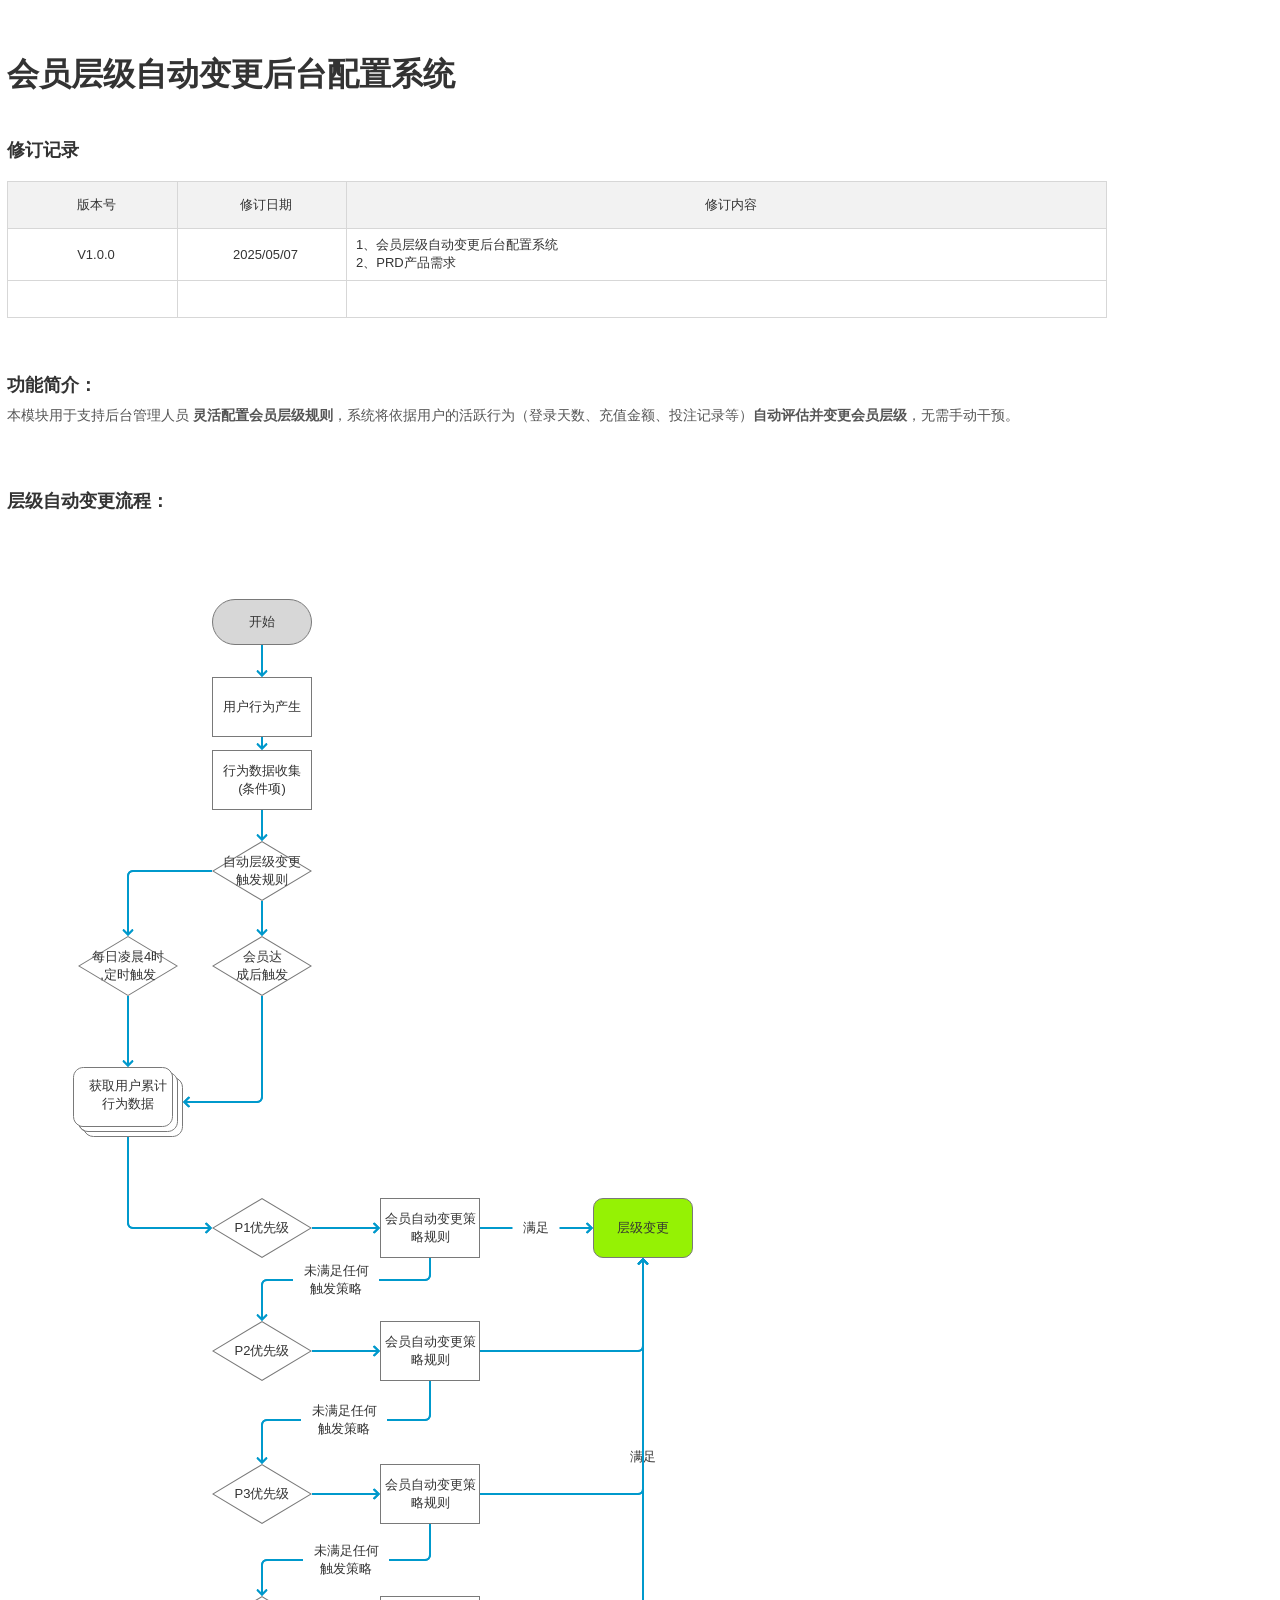
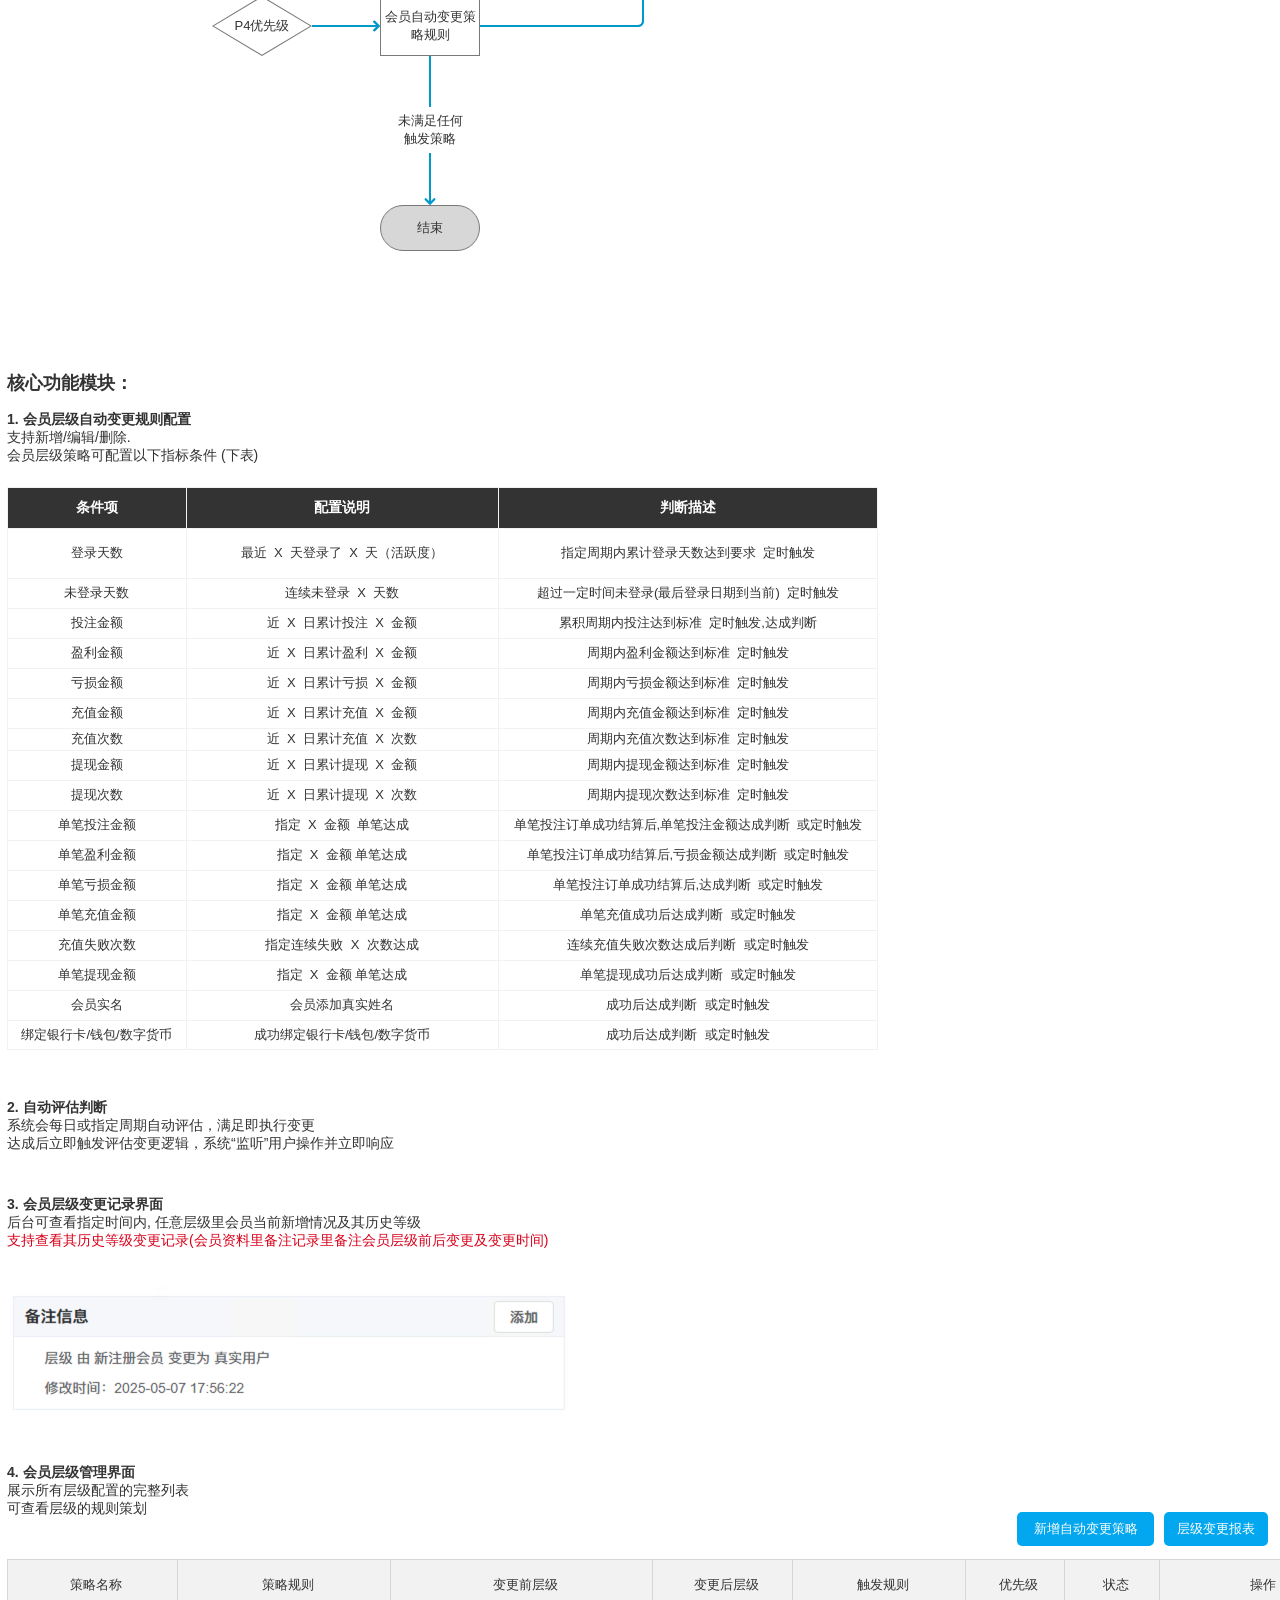
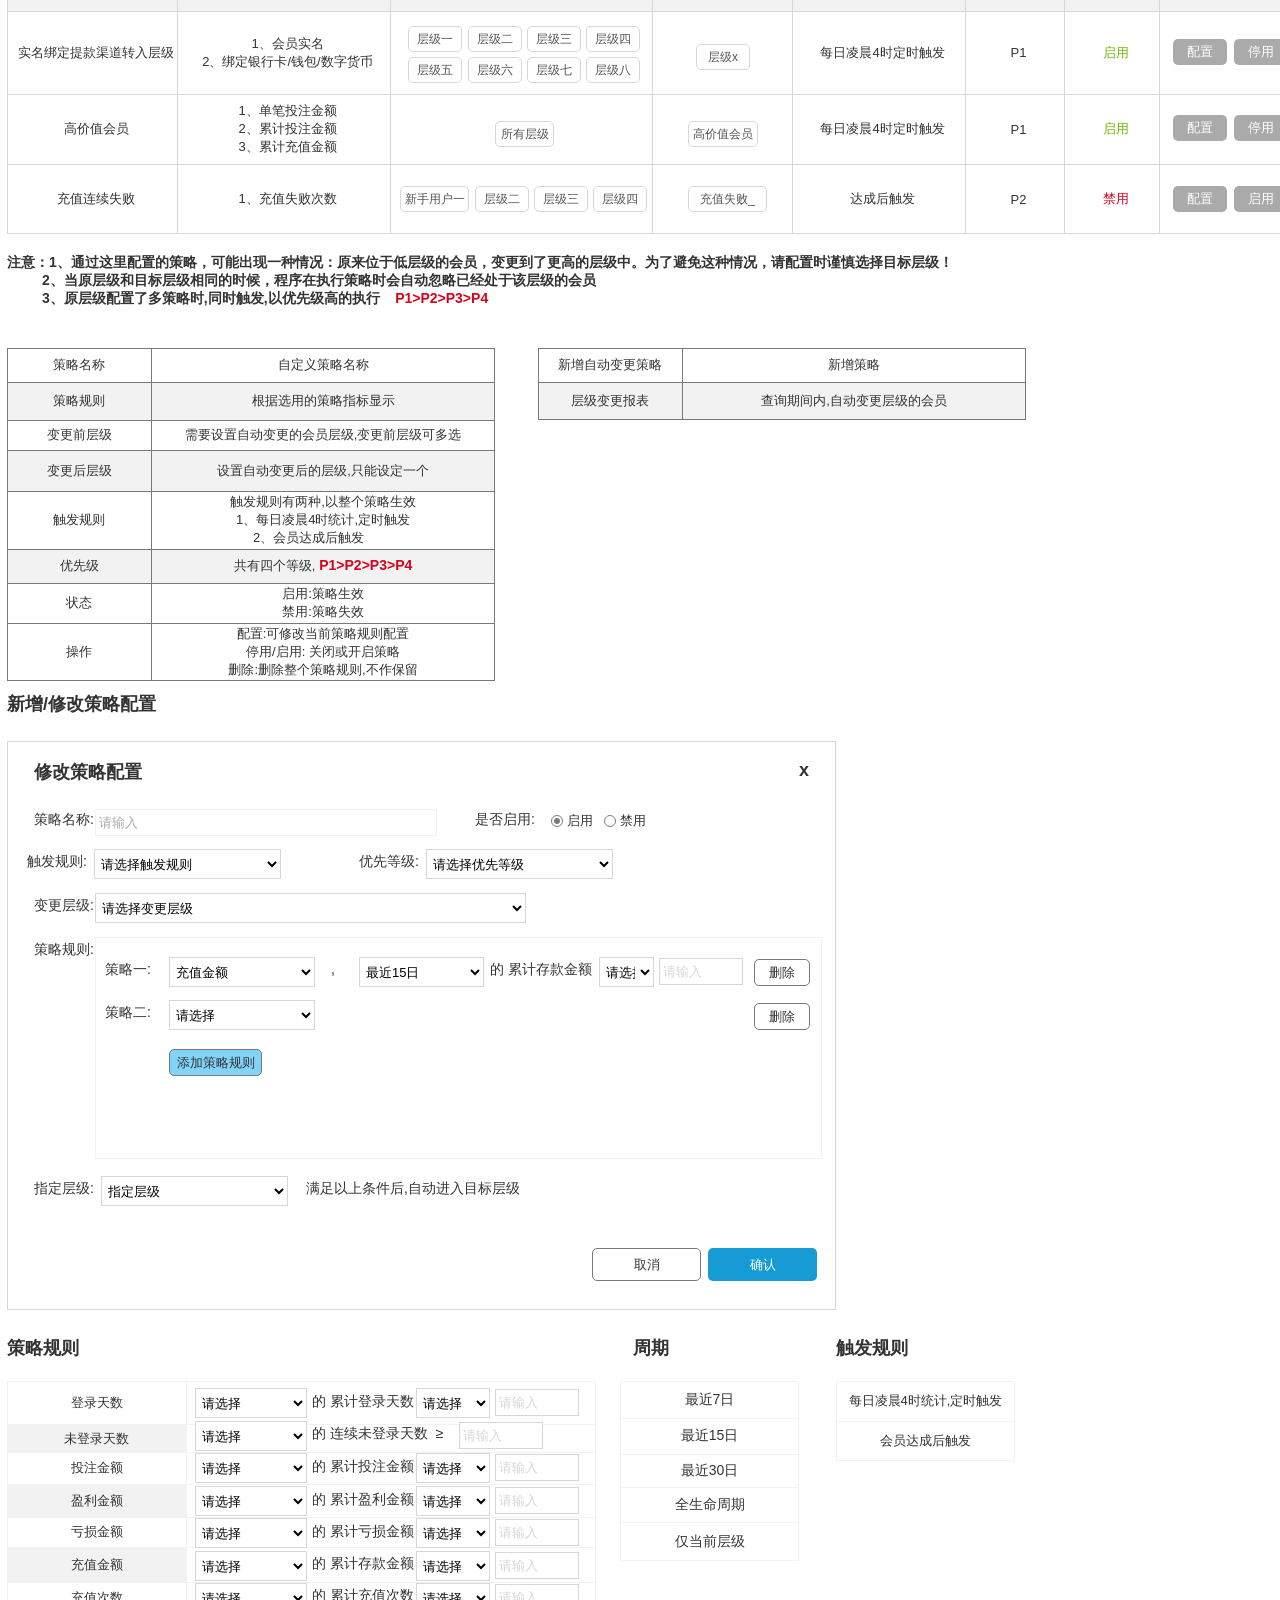
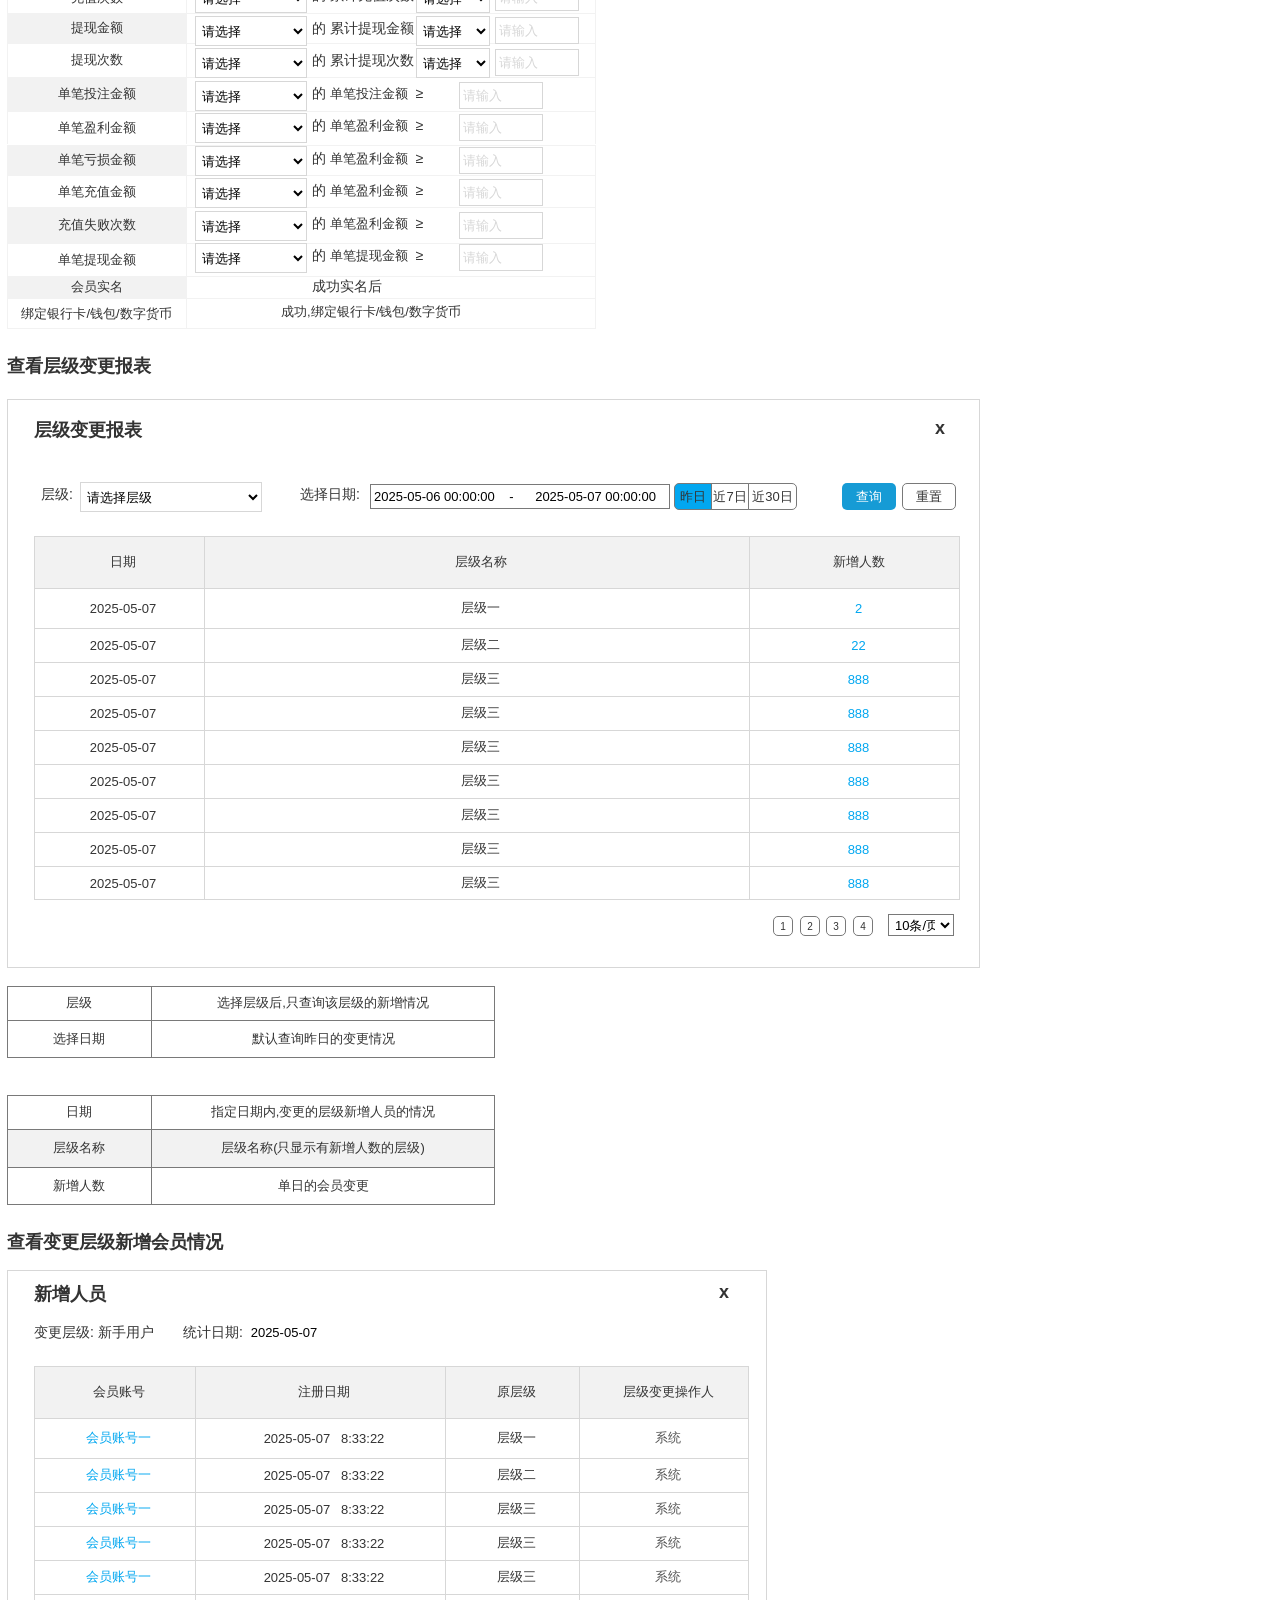
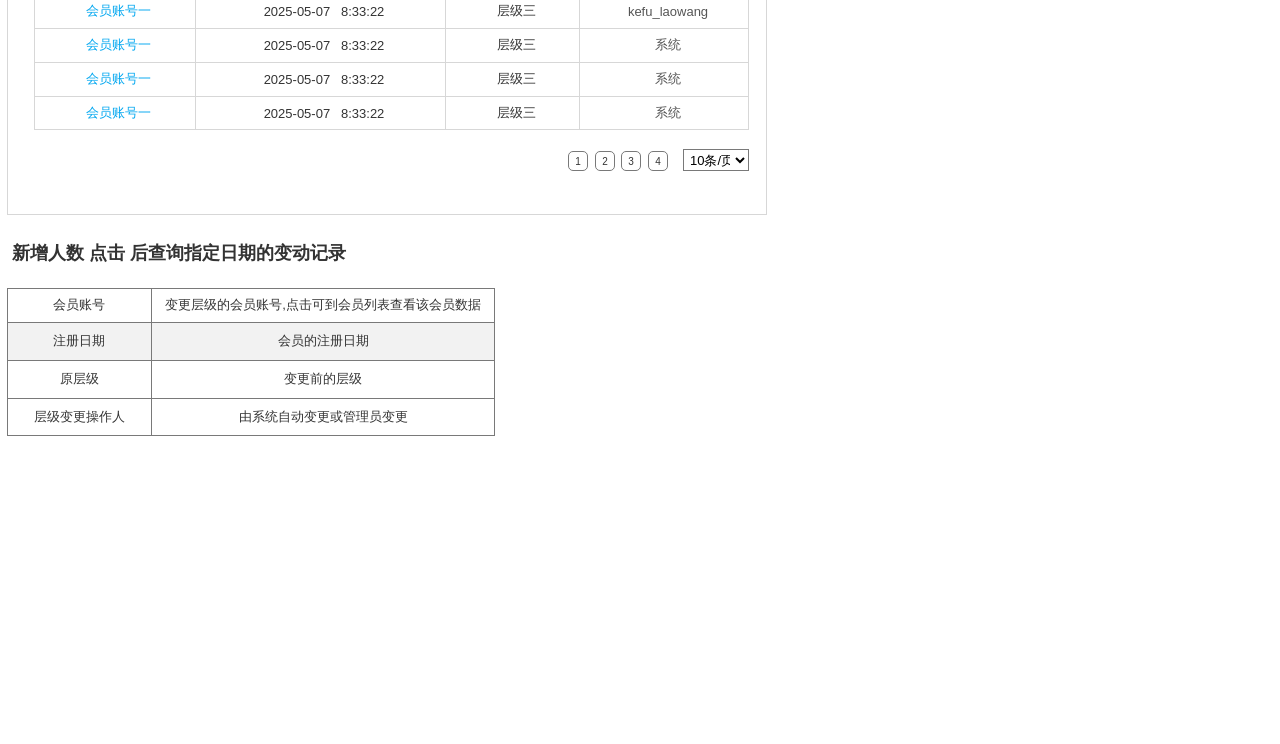
==== index.html @ 894cabd0 "initial commit" ====
﻿<!DOCTYPE html>
<html>
  <head>
    <title>会员层级自动</title>
    <meta http-equiv="X-UA-Compatible" content="IE=edge"/>
    <meta http-equiv="content-type" content="text/html; charset=utf-8"/>
    <link href="resources/css/axure_rp_page.css" type="text/css" rel="stylesheet"/>
    <link href="data/styles.css" type="text/css" rel="stylesheet"/>
    <link href="files/会员层级自动/styles.css" type="text/css" rel="stylesheet"/>
    <script src="resources/scripts/jquery-3.2.1.min.js"></script>
    <script src="resources/scripts/axure/axQuery.js"></script>
    <script src="resources/scripts/axure/globals.js"></script>
    <script src="resources/scripts/axutils.js"></script>
    <script src="resources/scripts/axure/annotation.js"></script>
    <script src="resources/scripts/axure/axQuery.std.js"></script>
    <script src="resources/scripts/axure/doc.js"></script>
    <script src="resources/scripts/messagecenter.js"></script>
    <script src="resources/scripts/axure/events.js"></script>
    <script src="resources/scripts/axure/recording.js"></script>
    <script src="resources/scripts/axure/action.js"></script>
    <script src="resources/scripts/axure/expr.js"></script>
    <script src="resources/scripts/axure/geometry.js"></script>
    <script src="resources/scripts/axure/flyout.js"></script>
    <script src="resources/scripts/axure/model.js"></script>
    <script src="resources/scripts/axure/repeater.js"></script>
    <script src="resources/scripts/axure/sto.js"></script>
    <script src="resources/scripts/axure/utils.temp.js"></script>
    <script src="resources/scripts/axure/variables.js"></script>
    <script src="resources/scripts/axure/drag.js"></script>
    <script src="resources/scripts/axure/move.js"></script>
    <script src="resources/scripts/axure/visibility.js"></script>
    <script src="resources/scripts/axure/style.js"></script>
    <script src="resources/scripts/axure/adaptive.js"></script>
    <script src="resources/scripts/axure/tree.js"></script>
    <script src="resources/scripts/axure/init.temp.js"></script>
    <script src="resources/scripts/axure/legacy.js"></script>
    <script src="resources/scripts/axure/viewer.js"></script>
    <script src="resources/scripts/axure/math.js"></script>
    <script src="resources/scripts/axure/jquery.nicescroll.min.js"></script>
    <script src="data/document.js"></script>
    <script src="files/会员层级自动/data.js"></script>
    <script type="text/javascript">
      $axure.utils.getTransparentGifPath = function() { return 'resources/images/transparent.gif'; };
      $axure.utils.getOtherPath = function() { return 'resources/Other.html'; };
      $axure.utils.getReloadPath = function() { return 'resources/reload.html'; };
    </script>
  </head>
  <body>
    <div id="base" class="">

      <!-- Unnamed (表格) -->
      <div id="u0" class="ax_default">

        <!-- Unnamed (单元格) -->
        <div id="u1" class="ax_default">
          <img id="u1_img" class="img " src="images/会员层级自动/u1.png"/>
          <div id="u1_text" class="text ">
            <p><span>登录天数</span></p>
          </div>
        </div>

        <!-- Unnamed (单元格) -->
        <div id="u2" class="ax_default">
          <img id="u2_img" class="img " src="images/会员层级自动/u2.png"/>
          <div id="u2_text" class="text " style="display:none; visibility: hidden">
            <p></p>
          </div>
        </div>

        <!-- Unnamed (单元格) -->
        <div id="u3" class="ax_default">
          <img id="u3_img" class="img " src="images/会员层级自动/u3.png"/>
          <div id="u3_text" class="text ">
            <p><span>未登录天数</span></p>
          </div>
        </div>

        <!-- Unnamed (单元格) -->
        <div id="u4" class="ax_default">
          <img id="u4_img" class="img " src="images/会员层级自动/u4.png"/>
          <div id="u4_text" class="text " style="display:none; visibility: hidden">
            <p></p>
          </div>
        </div>

        <!-- Unnamed (单元格) -->
        <div id="u5" class="ax_default">
          <img id="u5_img" class="img " src="images/会员层级自动/u5.png"/>
          <div id="u5_text" class="text ">
            <p><span>投注金额</span></p>
          </div>
        </div>

        <!-- Unnamed (单元格) -->
        <div id="u6" class="ax_default">
          <img id="u6_img" class="img " src="images/会员层级自动/u6.png"/>
          <div id="u6_text" class="text " style="display:none; visibility: hidden">
            <p></p>
          </div>
        </div>

        <!-- Unnamed (单元格) -->
        <div id="u7" class="ax_default">
          <img id="u7_img" class="img " src="images/会员层级自动/u7.png"/>
          <div id="u7_text" class="text ">
            <p><span>盈利金额</span></p>
          </div>
        </div>

        <!-- Unnamed (单元格) -->
        <div id="u8" class="ax_default">
          <img id="u8_img" class="img " src="images/会员层级自动/u8.png"/>
          <div id="u8_text" class="text " style="display:none; visibility: hidden">
            <p></p>
          </div>
        </div>

        <!-- Unnamed (单元格) -->
        <div id="u9" class="ax_default">
          <img id="u9_img" class="img " src="images/会员层级自动/u9.png"/>
          <div id="u9_text" class="text ">
            <p><span>亏损金额</span></p>
          </div>
        </div>

        <!-- Unnamed (单元格) -->
        <div id="u10" class="ax_default">
          <img id="u10_img" class="img " src="images/会员层级自动/u10.png"/>
          <div id="u10_text" class="text " style="display:none; visibility: hidden">
            <p></p>
          </div>
        </div>

        <!-- Unnamed (单元格) -->
        <div id="u11" class="ax_default">
          <img id="u11_img" class="img " src="images/会员层级自动/u11.png"/>
          <div id="u11_text" class="text ">
            <p><span>充值金额</span></p>
          </div>
        </div>

        <!-- Unnamed (单元格) -->
        <div id="u12" class="ax_default">
          <img id="u12_img" class="img " src="images/会员层级自动/u12.png"/>
          <div id="u12_text" class="text " style="display:none; visibility: hidden">
            <p></p>
          </div>
        </div>

        <!-- Unnamed (单元格) -->
        <div id="u13" class="ax_default">
          <img id="u13_img" class="img " src="images/会员层级自动/u5.png"/>
          <div id="u13_text" class="text ">
            <p><span>充值次数</span></p>
          </div>
        </div>

        <!-- Unnamed (单元格) -->
        <div id="u14" class="ax_default">
          <img id="u14_img" class="img " src="images/会员层级自动/u6.png"/>
          <div id="u14_text" class="text " style="display:none; visibility: hidden">
            <p></p>
          </div>
        </div>

        <!-- Unnamed (单元格) -->
        <div id="u15" class="ax_default">
          <img id="u15_img" class="img " src="images/会员层级自动/u15.png"/>
          <div id="u15_text" class="text ">
            <p><span>提现金额</span></p>
          </div>
        </div>

        <!-- Unnamed (单元格) -->
        <div id="u16" class="ax_default">
          <img id="u16_img" class="img " src="images/会员层级自动/u10.png"/>
          <div id="u16_text" class="text " style="display:none; visibility: hidden">
            <p></p>
          </div>
        </div>

        <!-- Unnamed (单元格) -->
        <div id="u17" class="ax_default">
          <img id="u17_img" class="img " src="images/会员层级自动/u17.png"/>
          <div id="u17_text" class="text ">
            <p><span>提现次数</span></p>
          </div>
        </div>

        <!-- Unnamed (单元格) -->
        <div id="u18" class="ax_default">
          <img id="u18_img" class="img " src="images/会员层级自动/u18.png"/>
          <div id="u18_text" class="text " style="display:none; visibility: hidden">
            <p></p>
          </div>
        </div>

        <!-- Unnamed (单元格) -->
        <div id="u19" class="ax_default">
          <img id="u19_img" class="img " src="images/会员层级自动/u19.png"/>
          <div id="u19_text" class="text ">
            <p><span>单笔投注金额</span></p>
          </div>
        </div>

        <!-- Unnamed (单元格) -->
        <div id="u20" class="ax_default">
          <img id="u20_img" class="img " src="images/会员层级自动/u18.png"/>
          <div id="u20_text" class="text " style="display:none; visibility: hidden">
            <p></p>
          </div>
        </div>

        <!-- Unnamed (单元格) -->
        <div id="u21" class="ax_default">
          <img id="u21_img" class="img " src="images/会员层级自动/u21.png"/>
          <div id="u21_text" class="text ">
            <p><span>单笔盈利金额</span></p>
          </div>
        </div>

        <!-- Unnamed (单元格) -->
        <div id="u22" class="ax_default">
          <img id="u22_img" class="img " src="images/会员层级自动/u8.png"/>
          <div id="u22_text" class="text " style="display:none; visibility: hidden">
            <p></p>
          </div>
        </div>

        <!-- Unnamed (单元格) -->
        <div id="u23" class="ax_default">
          <img id="u23_img" class="img " src="images/会员层级自动/u15.png"/>
          <div id="u23_text" class="text ">
            <p><span>单笔亏损金额</span></p>
          </div>
        </div>

        <!-- Unnamed (单元格) -->
        <div id="u24" class="ax_default">
          <img id="u24_img" class="img " src="images/会员层级自动/u10.png"/>
          <div id="u24_text" class="text " style="display:none; visibility: hidden">
            <p></p>
          </div>
        </div>

        <!-- Unnamed (单元格) -->
        <div id="u25" class="ax_default">
          <img id="u25_img" class="img " src="images/会员层级自动/u21.png"/>
          <div id="u25_text" class="text ">
            <p><span>单笔充值金额</span></p>
          </div>
        </div>

        <!-- Unnamed (单元格) -->
        <div id="u26" class="ax_default">
          <img id="u26_img" class="img " src="images/会员层级自动/u8.png"/>
          <div id="u26_text" class="text " style="display:none; visibility: hidden">
            <p></p>
          </div>
        </div>

        <!-- Unnamed (单元格) -->
        <div id="u27" class="ax_default">
          <img id="u27_img" class="img " src="images/会员层级自动/u27.png"/>
          <div id="u27_text" class="text ">
            <p><span>充值失败次数</span></p>
          </div>
        </div>

        <!-- Unnamed (单元格) -->
        <div id="u28" class="ax_default">
          <img id="u28_img" class="img " src="images/会员层级自动/u28.png"/>
          <div id="u28_text" class="text " style="display:none; visibility: hidden">
            <p></p>
          </div>
        </div>

        <!-- Unnamed (单元格) -->
        <div id="u29" class="ax_default">
          <img id="u29_img" class="img " src="images/会员层级自动/u21.png"/>
          <div id="u29_text" class="text ">
            <p><span>单笔提现金额</span></p>
          </div>
        </div>

        <!-- Unnamed (单元格) -->
        <div id="u30" class="ax_default">
          <img id="u30_img" class="img " src="images/会员层级自动/u8.png"/>
          <div id="u30_text" class="text " style="display:none; visibility: hidden">
            <p></p>
          </div>
        </div>

        <!-- Unnamed (单元格) -->
        <div id="u31" class="ax_default">
          <img id="u31_img" class="img " src="images/会员层级自动/u31.png"/>
          <div id="u31_text" class="text ">
            <p><span>会员实名</span></p>
          </div>
        </div>

        <!-- Unnamed (单元格) -->
        <div id="u32" class="ax_default">
          <img id="u32_img" class="img " src="images/会员层级自动/u32.png"/>
          <div id="u32_text" class="text " style="display:none; visibility: hidden">
            <p></p>
          </div>
        </div>

        <!-- Unnamed (单元格) -->
        <div id="u33" class="ax_default">
          <img id="u33_img" class="img " src="images/会员层级自动/u33.png"/>
          <div id="u33_text" class="text ">
            <p><span>绑定银行卡/钱包/数字货币</span></p>
          </div>
        </div>

        <!-- Unnamed (单元格) -->
        <div id="u34" class="ax_default">
          <img id="u34_img" class="img " src="images/会员层级自动/u34.png"/>
          <div id="u34_text" class="text " style="display:none; visibility: hidden">
            <p></p>
          </div>
        </div>
      </div>

      <!-- Unnamed (矩形) -->
      <div id="u35" class="ax_default _三级标题">
        <div id="u35_div" class=""></div>
        <div id="u35_text" class="text ">
          <p><span>核心功能模块：</span></p>
        </div>
      </div>

      <!-- Unnamed (矩形) -->
      <div id="u36" class="ax_default _三级标题">
        <div id="u36_div" class=""></div>
        <div id="u36_text" class="text ">
          <p><span style="font-family:'PingFangSC-Semibold', 'PingFang SC Semibold', 'PingFang SC', sans-serif;font-weight:650;">1. 会员层级自动变更规则配置</span></p><p><span style="font-family:'PingFangSC-Regular', 'PingFang SC', sans-serif;font-weight:400;">支持新增/编辑/删除.&nbsp; </span></p><p><span style="font-family:'PingFangSC-Regular', 'PingFang SC', sans-serif;font-weight:400;">会员层级策略可配置以下指标条件 (下表)</span></p><p><span style="font-family:'PingFangSC-Regular', 'PingFang SC', sans-serif;font-weight:400;"><br></span></p>
        </div>
      </div>

      <!-- Unnamed (表格) -->
      <div id="u37" class="ax_default">

        <!-- Unnamed (单元格) -->
        <div id="u38" class="ax_default table_cell">
          <img id="u38_img" class="img " src="images/会员层级自动/u38.png"/>
          <div id="u38_text" class="text ">
            <p><span>条件项</span></p>
          </div>
        </div>

        <!-- Unnamed (单元格) -->
        <div id="u39" class="ax_default table_cell">
          <img id="u39_img" class="img " src="images/会员层级自动/u39.png"/>
          <div id="u39_text" class="text ">
            <p><span>配置说明</span></p>
          </div>
        </div>

        <!-- Unnamed (单元格) -->
        <div id="u40" class="ax_default table_cell">
          <img id="u40_img" class="img " src="images/会员层级自动/u40.png"/>
          <div id="u40_text" class="text ">
            <p><span>判断描述</span></p>
          </div>
        </div>

        <!-- Unnamed (单元格) -->
        <div id="u41" class="ax_default">
          <img id="u41_img" class="img " src="images/会员层级自动/u41.png"/>
          <div id="u41_text" class="text ">
            <p><span>登录天数</span></p>
          </div>
        </div>

        <!-- Unnamed (单元格) -->
        <div id="u42" class="ax_default">
          <img id="u42_img" class="img " src="images/会员层级自动/u42.png"/>
          <div id="u42_text" class="text ">
            <p><span style="font-family:'PingFangSC-Regular', 'PingFang SC', sans-serif;">最近&nbsp; </span><span style="font-family:'ArialMT', 'Arial', sans-serif;">X&nbsp; </span><span style="font-family:'PingFangSC-Regular', 'PingFang SC', sans-serif;">天登录了&nbsp; </span><span style="font-family:'ArialMT', 'Arial', sans-serif;">X&nbsp; </span><span style="font-family:'PingFangSC-Regular', 'PingFang SC', sans-serif;">天（活跃度）</span></p>
          </div>
        </div>

        <!-- Unnamed (单元格) -->
        <div id="u43" class="ax_default">
          <img id="u43_img" class="img " src="images/会员层级自动/u43.png"/>
          <div id="u43_text" class="text ">
            <p><span>指定周期内累计登录天数达到要求&nbsp; 定时触发</span></p>
          </div>
        </div>

        <!-- Unnamed (单元格) -->
        <div id="u44" class="ax_default">
          <img id="u44_img" class="img " src="images/会员层级自动/u9.png"/>
          <div id="u44_text" class="text ">
            <p><span>未登录天数</span></p>
          </div>
        </div>

        <!-- Unnamed (单元格) -->
        <div id="u45" class="ax_default">
          <img id="u45_img" class="img " src="images/会员层级自动/u45.png"/>
          <div id="u45_text" class="text ">
            <p><span style="font-family:'PingFangSC-Regular', 'PingFang SC', sans-serif;">连续未登录&nbsp; </span><span style="font-family:'ArialMT', 'Arial', sans-serif;">X&nbsp; </span><span style="font-family:'PingFangSC-Regular', 'PingFang SC', sans-serif;">天数</span></p>
          </div>
        </div>

        <!-- Unnamed (单元格) -->
        <div id="u46" class="ax_default">
          <img id="u46_img" class="img " src="images/会员层级自动/u46.png"/>
          <div id="u46_text" class="text ">
            <p><span style="font-family:'PingFangSC-Regular', 'PingFang SC', sans-serif;">超过一定时间未登录</span><span style="font-family:'ArialMT', 'Arial', sans-serif;">(</span><span style="font-family:'PingFangSC-Regular', 'PingFang SC', sans-serif;">最后登录日期到当前</span><span style="font-family:'ArialMT', 'Arial', sans-serif;">)</span><span style="font-family:'PingFangSC-Regular', 'PingFang SC', sans-serif;">&nbsp; 定时触发</span></p>
          </div>
        </div>

        <!-- Unnamed (单元格) -->
        <div id="u47" class="ax_default">
          <img id="u47_img" class="img " src="images/会员层级自动/u9.png"/>
          <div id="u47_text" class="text ">
            <p><span>投注金额</span></p>
          </div>
        </div>

        <!-- Unnamed (单元格) -->
        <div id="u48" class="ax_default">
          <img id="u48_img" class="img " src="images/会员层级自动/u45.png"/>
          <div id="u48_text" class="text ">
            <p><span style="font-family:'PingFangSC-Regular', 'PingFang SC', sans-serif;">近&nbsp; </span><span style="font-family:'ArialMT', 'Arial', sans-serif;">X&nbsp; </span><span style="font-family:'PingFangSC-Regular', 'PingFang SC', sans-serif;">日累计投注&nbsp; </span><span style="font-family:'ArialMT', 'Arial', sans-serif;">X&nbsp; </span><span style="font-family:'PingFangSC-Regular', 'PingFang SC', sans-serif;">金额</span></p>
          </div>
        </div>

        <!-- Unnamed (单元格) -->
        <div id="u49" class="ax_default">
          <img id="u49_img" class="img " src="images/会员层级自动/u46.png"/>
          <div id="u49_text" class="text ">
            <p><span>累积周期内投注达到标准&nbsp; 定时触发,达成判断</span></p>
          </div>
        </div>

        <!-- Unnamed (单元格) -->
        <div id="u50" class="ax_default">
          <img id="u50_img" class="img " src="images/会员层级自动/u9.png"/>
          <div id="u50_text" class="text ">
            <p><span>盈利金额</span></p>
          </div>
        </div>

        <!-- Unnamed (单元格) -->
        <div id="u51" class="ax_default">
          <img id="u51_img" class="img " src="images/会员层级自动/u45.png"/>
          <div id="u51_text" class="text ">
            <p><span style="font-family:'PingFangSC-Regular', 'PingFang SC', sans-serif;">近&nbsp; </span><span style="font-family:'ArialMT', 'Arial', sans-serif;">X&nbsp; </span><span style="font-family:'PingFangSC-Regular', 'PingFang SC', sans-serif;">日累计盈利&nbsp; </span><span style="font-family:'ArialMT', 'Arial', sans-serif;">X&nbsp; </span><span style="font-family:'PingFangSC-Regular', 'PingFang SC', sans-serif;">金额</span></p>
          </div>
        </div>

        <!-- Unnamed (单元格) -->
        <div id="u52" class="ax_default">
          <img id="u52_img" class="img " src="images/会员层级自动/u46.png"/>
          <div id="u52_text" class="text ">
            <p><span>周期内盈利金额达到标准&nbsp; 定时触发</span></p>
          </div>
        </div>

        <!-- Unnamed (单元格) -->
        <div id="u53" class="ax_default">
          <img id="u53_img" class="img " src="images/会员层级自动/u9.png"/>
          <div id="u53_text" class="text ">
            <p><span>亏损金额</span></p>
          </div>
        </div>

        <!-- Unnamed (单元格) -->
        <div id="u54" class="ax_default">
          <img id="u54_img" class="img " src="images/会员层级自动/u45.png"/>
          <div id="u54_text" class="text ">
            <p><span style="font-family:'PingFangSC-Regular', 'PingFang SC', sans-serif;">近&nbsp; </span><span style="font-family:'ArialMT', 'Arial', sans-serif;">X&nbsp; </span><span style="font-family:'PingFangSC-Regular', 'PingFang SC', sans-serif;">日累计亏损&nbsp; </span><span style="font-family:'ArialMT', 'Arial', sans-serif;">X&nbsp; </span><span style="font-family:'PingFangSC-Regular', 'PingFang SC', sans-serif;">金额</span></p>
          </div>
        </div>

        <!-- Unnamed (单元格) -->
        <div id="u55" class="ax_default">
          <img id="u55_img" class="img " src="images/会员层级自动/u46.png"/>
          <div id="u55_text" class="text ">
            <p><span>周期内亏损金额达到标准&nbsp; 定时触发</span></p>
          </div>
        </div>

        <!-- Unnamed (单元格) -->
        <div id="u56" class="ax_default">
          <img id="u56_img" class="img " src="images/会员层级自动/u9.png"/>
          <div id="u56_text" class="text ">
            <p><span>充值金额</span></p>
          </div>
        </div>

        <!-- Unnamed (单元格) -->
        <div id="u57" class="ax_default">
          <img id="u57_img" class="img " src="images/会员层级自动/u45.png"/>
          <div id="u57_text" class="text ">
            <p><span style="font-family:'PingFangSC-Regular', 'PingFang SC', sans-serif;">近&nbsp; </span><span style="font-family:'ArialMT', 'Arial', sans-serif;">X&nbsp; </span><span style="font-family:'PingFangSC-Regular', 'PingFang SC', sans-serif;">日累计充值&nbsp; </span><span style="font-family:'ArialMT', 'Arial', sans-serif;">X&nbsp; </span><span style="font-family:'PingFangSC-Regular', 'PingFang SC', sans-serif;">金额</span></p>
          </div>
        </div>

        <!-- Unnamed (单元格) -->
        <div id="u58" class="ax_default">
          <img id="u58_img" class="img " src="images/会员层级自动/u46.png"/>
          <div id="u58_text" class="text ">
            <p><span>周期内充值金额达到标准&nbsp; 定时触发</span></p>
          </div>
        </div>

        <!-- Unnamed (单元格) -->
        <div id="u59" class="ax_default">
          <img id="u59_img" class="img " src="images/会员层级自动/u59.png"/>
          <div id="u59_text" class="text ">
            <p><span>充值次数</span></p>
          </div>
        </div>

        <!-- Unnamed (单元格) -->
        <div id="u60" class="ax_default">
          <img id="u60_img" class="img " src="images/会员层级自动/u60.png"/>
          <div id="u60_text" class="text ">
            <p><span style="font-family:'PingFangSC-Regular', 'PingFang SC', sans-serif;">近&nbsp; </span><span style="font-family:'ArialMT', 'Arial', sans-serif;">X&nbsp; </span><span style="font-family:'PingFangSC-Regular', 'PingFang SC', sans-serif;">日累计充值&nbsp; </span><span style="font-family:'ArialMT', 'Arial', sans-serif;">X&nbsp; </span><span style="font-family:'PingFangSC-Regular', 'PingFang SC', sans-serif;">次数</span></p>
          </div>
        </div>

        <!-- Unnamed (单元格) -->
        <div id="u61" class="ax_default">
          <img id="u61_img" class="img " src="images/会员层级自动/u61.png"/>
          <div id="u61_text" class="text ">
            <p><span>周期内充值次数达到标准&nbsp; 定时触发</span></p>
          </div>
        </div>

        <!-- Unnamed (单元格) -->
        <div id="u62" class="ax_default">
          <img id="u62_img" class="img " src="images/会员层级自动/u9.png"/>
          <div id="u62_text" class="text ">
            <p><span>提现金额</span></p>
          </div>
        </div>

        <!-- Unnamed (单元格) -->
        <div id="u63" class="ax_default">
          <img id="u63_img" class="img " src="images/会员层级自动/u45.png"/>
          <div id="u63_text" class="text ">
            <p><span style="font-family:'PingFangSC-Regular', 'PingFang SC', sans-serif;">近&nbsp; </span><span style="font-family:'ArialMT', 'Arial', sans-serif;">X&nbsp; </span><span style="font-family:'PingFangSC-Regular', 'PingFang SC', sans-serif;">日累计提现&nbsp; </span><span style="font-family:'ArialMT', 'Arial', sans-serif;">X&nbsp; </span><span style="font-family:'PingFangSC-Regular', 'PingFang SC', sans-serif;">金额</span></p>
          </div>
        </div>

        <!-- Unnamed (单元格) -->
        <div id="u64" class="ax_default">
          <img id="u64_img" class="img " src="images/会员层级自动/u46.png"/>
          <div id="u64_text" class="text ">
            <p><span>周期内提现金额达到标准&nbsp; 定时触发</span></p>
          </div>
        </div>

        <!-- Unnamed (单元格) -->
        <div id="u65" class="ax_default">
          <img id="u65_img" class="img " src="images/会员层级自动/u9.png"/>
          <div id="u65_text" class="text ">
            <p><span>提现次数</span></p>
          </div>
        </div>

        <!-- Unnamed (单元格) -->
        <div id="u66" class="ax_default">
          <img id="u66_img" class="img " src="images/会员层级自动/u45.png"/>
          <div id="u66_text" class="text ">
            <p><span style="font-family:'PingFangSC-Regular', 'PingFang SC', sans-serif;">近&nbsp; </span><span style="font-family:'ArialMT', 'Arial', sans-serif;">X&nbsp; </span><span style="font-family:'PingFangSC-Regular', 'PingFang SC', sans-serif;">日累计提现&nbsp; </span><span style="font-family:'ArialMT', 'Arial', sans-serif;">X&nbsp; </span><span style="font-family:'PingFangSC-Regular', 'PingFang SC', sans-serif;">次数</span></p>
          </div>
        </div>

        <!-- Unnamed (单元格) -->
        <div id="u67" class="ax_default">
          <img id="u67_img" class="img " src="images/会员层级自动/u46.png"/>
          <div id="u67_text" class="text ">
            <p><span>周期内提现次数达到标准&nbsp; 定时触发</span></p>
          </div>
        </div>

        <!-- Unnamed (单元格) -->
        <div id="u68" class="ax_default">
          <img id="u68_img" class="img " src="images/会员层级自动/u9.png"/>
          <div id="u68_text" class="text ">
            <p><span>单笔投注金额</span></p>
          </div>
        </div>

        <!-- Unnamed (单元格) -->
        <div id="u69" class="ax_default">
          <img id="u69_img" class="img " src="images/会员层级自动/u45.png"/>
          <div id="u69_text" class="text ">
            <p><span style="font-family:'PingFangSC-Regular', 'PingFang SC', sans-serif;">指定&nbsp; </span><span style="font-family:'ArialMT', 'Arial', sans-serif;">X&nbsp; </span><span style="font-family:'PingFangSC-Regular', 'PingFang SC', sans-serif;">金额</span><span style="font-family:'ArialMT', 'Arial', sans-serif;">&nbsp; </span><span style="font-family:'PingFangSC-Regular', 'PingFang SC', sans-serif;">单笔达成</span></p>
          </div>
        </div>

        <!-- Unnamed (单元格) -->
        <div id="u70" class="ax_default">
          <img id="u70_img" class="img " src="images/会员层级自动/u46.png"/>
          <div id="u70_text" class="text ">
            <p><span>单笔投注订单成功结算后,单笔投注金额达成判断&nbsp; 或定时触发</span></p>
          </div>
        </div>

        <!-- Unnamed (单元格) -->
        <div id="u71" class="ax_default">
          <img id="u71_img" class="img " src="images/会员层级自动/u9.png"/>
          <div id="u71_text" class="text ">
            <p><span>单笔盈利金额</span></p>
          </div>
        </div>

        <!-- Unnamed (单元格) -->
        <div id="u72" class="ax_default">
          <img id="u72_img" class="img " src="images/会员层级自动/u45.png"/>
          <div id="u72_text" class="text ">
            <p><span style="font-family:'PingFangSC-Regular', 'PingFang SC', sans-serif;">指定&nbsp; </span><span style="font-family:'ArialMT', 'Arial', sans-serif;">X&nbsp; </span><span style="font-family:'PingFangSC-Regular', 'PingFang SC', sans-serif;">金额</span><span style="font-family:'ArialMT', 'Arial', sans-serif;"> </span><span style="font-family:'PingFangSC-Regular', 'PingFang SC', sans-serif;">单笔达成</span></p>
          </div>
        </div>

        <!-- Unnamed (单元格) -->
        <div id="u73" class="ax_default">
          <img id="u73_img" class="img " src="images/会员层级自动/u46.png"/>
          <div id="u73_text" class="text ">
            <p><span>单笔投注订单成功结算后,亏损金额达成判断&nbsp; 或定时触发</span></p>
          </div>
        </div>

        <!-- Unnamed (单元格) -->
        <div id="u74" class="ax_default">
          <img id="u74_img" class="img " src="images/会员层级自动/u9.png"/>
          <div id="u74_text" class="text ">
            <p><span>单笔亏损金额</span></p>
          </div>
        </div>

        <!-- Unnamed (单元格) -->
        <div id="u75" class="ax_default">
          <img id="u75_img" class="img " src="images/会员层级自动/u45.png"/>
          <div id="u75_text" class="text ">
            <p><span style="font-family:'PingFangSC-Regular', 'PingFang SC', sans-serif;">指定&nbsp; </span><span style="font-family:'ArialMT', 'Arial', sans-serif;">X&nbsp; </span><span style="font-family:'PingFangSC-Regular', 'PingFang SC', sans-serif;">金额</span><span style="font-family:'ArialMT', 'Arial', sans-serif;"> </span><span style="font-family:'PingFangSC-Regular', 'PingFang SC', sans-serif;">单笔达成</span></p>
          </div>
        </div>

        <!-- Unnamed (单元格) -->
        <div id="u76" class="ax_default">
          <img id="u76_img" class="img " src="images/会员层级自动/u46.png"/>
          <div id="u76_text" class="text ">
            <p><span>单笔投注订单成功结算后,达成判断&nbsp; 或定时触发</span></p>
          </div>
        </div>

        <!-- Unnamed (单元格) -->
        <div id="u77" class="ax_default">
          <img id="u77_img" class="img " src="images/会员层级自动/u9.png"/>
          <div id="u77_text" class="text ">
            <p><span>单笔充值金额</span></p>
          </div>
        </div>

        <!-- Unnamed (单元格) -->
        <div id="u78" class="ax_default">
          <img id="u78_img" class="img " src="images/会员层级自动/u45.png"/>
          <div id="u78_text" class="text ">
            <p><span style="font-family:'PingFangSC-Regular', 'PingFang SC', sans-serif;">指定&nbsp; </span><span style="font-family:'ArialMT', 'Arial', sans-serif;">X&nbsp; </span><span style="font-family:'PingFangSC-Regular', 'PingFang SC', sans-serif;">金额</span><span style="font-family:'ArialMT', 'Arial', sans-serif;"> </span><span style="font-family:'PingFangSC-Regular', 'PingFang SC', sans-serif;">单笔达成</span></p>
          </div>
        </div>

        <!-- Unnamed (单元格) -->
        <div id="u79" class="ax_default">
          <img id="u79_img" class="img " src="images/会员层级自动/u46.png"/>
          <div id="u79_text" class="text ">
            <p><span>单笔充值成功后达成判断&nbsp; 或定时触发</span></p>
          </div>
        </div>

        <!-- Unnamed (单元格) -->
        <div id="u80" class="ax_default">
          <img id="u80_img" class="img " src="images/会员层级自动/u9.png"/>
          <div id="u80_text" class="text ">
            <p><span>充值失败次数</span></p>
          </div>
        </div>

        <!-- Unnamed (单元格) -->
        <div id="u81" class="ax_default">
          <img id="u81_img" class="img " src="images/会员层级自动/u45.png"/>
          <div id="u81_text" class="text ">
            <p><span style="font-family:'PingFangSC-Regular', 'PingFang SC', sans-serif;">指定连续失败&nbsp; </span><span style="font-family:'ArialMT', 'Arial', sans-serif;">X&nbsp; </span><span style="font-family:'PingFangSC-Regular', 'PingFang SC', sans-serif;">次数达成</span></p>
          </div>
        </div>

        <!-- Unnamed (单元格) -->
        <div id="u82" class="ax_default">
          <img id="u82_img" class="img " src="images/会员层级自动/u46.png"/>
          <div id="u82_text" class="text ">
            <p><span>连续充值失败次数达成后判断&nbsp; 或定时触发</span></p>
          </div>
        </div>

        <!-- Unnamed (单元格) -->
        <div id="u83" class="ax_default">
          <img id="u83_img" class="img " src="images/会员层级自动/u9.png"/>
          <div id="u83_text" class="text ">
            <p><span>单笔提现金额</span></p>
          </div>
        </div>

        <!-- Unnamed (单元格) -->
        <div id="u84" class="ax_default">
          <img id="u84_img" class="img " src="images/会员层级自动/u45.png"/>
          <div id="u84_text" class="text ">
            <p><span style="font-family:'PingFangSC-Regular', 'PingFang SC', sans-serif;">指定&nbsp; </span><span style="font-family:'ArialMT', 'Arial', sans-serif;">X&nbsp; </span><span style="font-family:'PingFangSC-Regular', 'PingFang SC', sans-serif;">金额</span><span style="font-family:'ArialMT', 'Arial', sans-serif;"> </span><span style="font-family:'PingFangSC-Regular', 'PingFang SC', sans-serif;">单笔达成</span></p>
          </div>
        </div>

        <!-- Unnamed (单元格) -->
        <div id="u85" class="ax_default">
          <img id="u85_img" class="img " src="images/会员层级自动/u46.png"/>
          <div id="u85_text" class="text ">
            <p><span>单笔提现成功后达成判断&nbsp; 或定时触发</span></p>
          </div>
        </div>

        <!-- Unnamed (单元格) -->
        <div id="u86" class="ax_default">
          <img id="u86_img" class="img " src="images/会员层级自动/u9.png"/>
          <div id="u86_text" class="text ">
            <p><span>会员实名</span></p>
          </div>
        </div>

        <!-- Unnamed (单元格) -->
        <div id="u87" class="ax_default">
          <img id="u87_img" class="img " src="images/会员层级自动/u45.png"/>
          <div id="u87_text" class="text ">
            <p><span>会员添加真实姓名</span></p>
          </div>
        </div>

        <!-- Unnamed (单元格) -->
        <div id="u88" class="ax_default">
          <img id="u88_img" class="img " src="images/会员层级自动/u46.png"/>
          <div id="u88_text" class="text ">
            <p><span>成功后达成判断&nbsp; 或定时触发</span></p>
          </div>
        </div>

        <!-- Unnamed (单元格) -->
        <div id="u89" class="ax_default">
          <img id="u89_img" class="img " src="images/会员层级自动/u89.png"/>
          <div id="u89_text" class="text ">
            <p><span>绑定银行卡/钱包/数字货币</span></p>
          </div>
        </div>

        <!-- Unnamed (单元格) -->
        <div id="u90" class="ax_default">
          <img id="u90_img" class="img " src="images/会员层级自动/u90.png"/>
          <div id="u90_text" class="text ">
            <p><span>成功绑定银行卡/钱包/数字货币</span></p>
          </div>
        </div>

        <!-- Unnamed (单元格) -->
        <div id="u91" class="ax_default">
          <img id="u91_img" class="img " src="images/会员层级自动/u91.png"/>
          <div id="u91_text" class="text ">
            <p><span>成功后达成判断&nbsp; 或定时触发</span></p>
          </div>
        </div>
      </div>

      <!-- Unnamed (矩形) -->
      <div id="u92" class="ax_default _三级标题">
        <div id="u92_div" class=""></div>
        <div id="u92_text" class="text ">
          <p><span style="font-family:'PingFangSC-Semibold', 'PingFang SC Semibold', 'PingFang SC', sans-serif;font-weight:650;">4. 会员层级管理界面</span></p><p><span style="font-family:'PingFangSC-Regular', 'PingFang SC', sans-serif;font-weight:400;">展示所有层级配置的完整列表</span></p><p><span style="font-family:'PingFangSC-Regular', 'PingFang SC', sans-serif;font-weight:400;">可查看层级的规则策划</span></p>
        </div>
      </div>

      <!-- Unnamed (矩形) -->
      <div id="u93" class="ax_default _三级标题">
        <div id="u93_div" class=""></div>
        <div id="u93_text" class="text ">
          <p><span style="font-family:'PingFangSC-Semibold', 'PingFang SC Semibold', 'PingFang SC', sans-serif;font-weight:650;">2. 自动评估判断</span></p><p><span style="font-family:'PingFangSC-Regular', 'PingFang SC', sans-serif;font-weight:400;">系统会每日或指定周期自动评估，满足即执行变更</span></p><p><span style="font-family:'PingFangSC-Regular', 'PingFang SC', sans-serif;font-weight:400;">达成后立即触发评估变更逻辑，系统“监听”用户操作并立即响应</span></p>
        </div>
      </div>

      <!-- Unnamed (矩形) -->
      <div id="u94" class="ax_default _三级标题">
        <div id="u94_div" class=""></div>
        <div id="u94_text" class="text ">
          <p><span style="font-family:'PingFangSC-Semibold', 'PingFang SC Semibold', 'PingFang SC', sans-serif;font-weight:650;">3. 会员层级变更记录界面</span></p><p><span style="font-family:'PingFangSC-Regular', 'PingFang SC', sans-serif;font-weight:400;">后台可查看指定时间内, 任意层级里会员当前新增情况及其历史等级 </span></p><p><span style="font-family:'PingFangSC-Regular', 'PingFang SC', sans-serif;font-weight:400;color:#D9001B;">支持查看其历史等级变更记录(会员资料里备注记录里备注会员层级前后变更及变更时间)</span></p>
        </div>
      </div>

      <!-- Unnamed (图片 ) -->
      <div id="u95" class="ax_default _图片_">
        <img id="u95_img" class="img " src="images/会员层级自动/u95.png"/>
        <div id="u95_text" class="text " style="display:none; visibility: hidden">
          <p></p>
        </div>
      </div>

      <!-- Unnamed (表格) -->
      <div id="u96" class="ax_default">

        <!-- Unnamed (单元格) -->
        <div id="u97" class="ax_default table_cell">
          <img id="u97_img" class="img " src="images/会员层级自动/u97.png"/>
          <div id="u97_text" class="text ">
            <p><span>策略名称</span></p>
          </div>
        </div>

        <!-- Unnamed (单元格) -->
        <div id="u98" class="ax_default table_cell">
          <img id="u98_img" class="img " src="images/会员层级自动/u98.png"/>
          <div id="u98_text" class="text ">
            <p><span>策略规则</span></p>
          </div>
        </div>

        <!-- Unnamed (单元格) -->
        <div id="u99" class="ax_default table_cell">
          <img id="u99_img" class="img " src="images/会员层级自动/u99.png"/>
          <div id="u99_text" class="text ">
            <p><span>变更前层级</span></p>
          </div>
        </div>

        <!-- Unnamed (单元格) -->
        <div id="u100" class="ax_default table_cell">
          <img id="u100_img" class="img " src="images/会员层级自动/u100.png"/>
          <div id="u100_text" class="text ">
            <p><span>变更后层级</span></p>
          </div>
        </div>

        <!-- Unnamed (单元格) -->
        <div id="u101" class="ax_default table_cell">
          <img id="u101_img" class="img " src="images/会员层级自动/u101.png"/>
          <div id="u101_text" class="text ">
            <p><span>触发规则</span></p>
          </div>
        </div>

        <!-- Unnamed (单元格) -->
        <div id="u102" class="ax_default table_cell">
          <img id="u102_img" class="img " src="images/会员层级自动/u102.png"/>
          <div id="u102_text" class="text ">
            <p><span>优先级</span></p>
          </div>
        </div>

        <!-- Unnamed (单元格) -->
        <div id="u103" class="ax_default table_cell">
          <img id="u103_img" class="img " src="images/会员层级自动/u103.png"/>
          <div id="u103_text" class="text ">
            <p><span>状态</span></p>
          </div>
        </div>

        <!-- Unnamed (单元格) -->
        <div id="u104" class="ax_default table_cell">
          <img id="u104_img" class="img " src="images/会员层级自动/u104.png"/>
          <div id="u104_text" class="text ">
            <p><span>操作</span></p>
          </div>
        </div>

        <!-- Unnamed (单元格) -->
        <div id="u105" class="ax_default table_cell">
          <img id="u105_img" class="img " src="images/会员层级自动/u105.png"/>
          <div id="u105_text" class="text ">
            <p><span>实名绑定提款渠道转入层级</span></p>
          </div>
        </div>

        <!-- Unnamed (单元格) -->
        <div id="u106" class="ax_default table_cell">
          <img id="u106_img" class="img " src="images/会员层级自动/u106.png"/>
          <div id="u106_text" class="text ">
            <p><span style="font-family:'ArialMT', 'Arial', sans-serif;">1</span><span style="font-family:'PingFangSC-Regular', 'PingFang SC', sans-serif;">、会员实名</span></p><p><span style="font-family:'PingFangSC-Regular', 'PingFang SC', sans-serif;">2、绑定银行卡/钱包/数字货币</span></p>
          </div>
        </div>

        <!-- Unnamed (单元格) -->
        <div id="u107" class="ax_default table_cell">
          <img id="u107_img" class="img " src="images/会员层级自动/u107.png"/>
          <div id="u107_text" class="text " style="display:none; visibility: hidden">
            <p></p>
          </div>
        </div>

        <!-- Unnamed (单元格) -->
        <div id="u108" class="ax_default table_cell">
          <img id="u108_img" class="img " src="images/会员层级自动/u108.png"/>
          <div id="u108_text" class="text " style="display:none; visibility: hidden">
            <p></p>
          </div>
        </div>

        <!-- Unnamed (单元格) -->
        <div id="u109" class="ax_default table_cell">
          <img id="u109_img" class="img " src="images/会员层级自动/u109.png"/>
          <div id="u109_text" class="text ">
            <p><span style="font-family:'PingFangSC-Regular', 'PingFang SC', sans-serif;">每日凌晨</span><span style="font-family:'ArialMT', 'Arial', sans-serif;">4</span><span style="font-family:'PingFangSC-Regular', 'PingFang SC', sans-serif;">时定时触发</span></p>
          </div>
        </div>

        <!-- Unnamed (单元格) -->
        <div id="u110" class="ax_default table_cell">
          <img id="u110_img" class="img " src="images/会员层级自动/u110.png"/>
          <div id="u110_text" class="text ">
            <p><span>P1</span></p>
          </div>
        </div>

        <!-- Unnamed (单元格) -->
        <div id="u111" class="ax_default table_cell">
          <img id="u111_img" class="img " src="images/会员层级自动/u111.png"/>
          <div id="u111_text" class="text ">
            <p><span>启用</span></p>
          </div>
        </div>

        <!-- Unnamed (单元格) -->
        <div id="u112" class="ax_default table_cell">
          <img id="u112_img" class="img " src="images/会员层级自动/u112.png"/>
          <div id="u112_text" class="text " style="display:none; visibility: hidden">
            <p></p>
          </div>
        </div>

        <!-- Unnamed (单元格) -->
        <div id="u113" class="ax_default table_cell">
          <img id="u113_img" class="img " src="images/会员层级自动/u113.png"/>
          <div id="u113_text" class="text ">
            <p><span>高价值会员</span></p>
          </div>
        </div>

        <!-- Unnamed (单元格) -->
        <div id="u114" class="ax_default table_cell">
          <img id="u114_img" class="img " src="images/会员层级自动/u114.png"/>
          <div id="u114_text" class="text ">
            <p><span style="font-family:'ArialMT', 'Arial', sans-serif;">1</span><span style="font-family:'PingFangSC-Regular', 'PingFang SC', sans-serif;">、单笔投注金额</span></p><p><span style="font-family:'PingFangSC-Regular', 'PingFang SC', sans-serif;">2、累计投注金额</span></p><p><span style="font-family:'PingFangSC-Regular', 'PingFang SC', sans-serif;">3、累计充值金额</span></p>
          </div>
        </div>

        <!-- Unnamed (单元格) -->
        <div id="u115" class="ax_default table_cell">
          <img id="u115_img" class="img " src="images/会员层级自动/u115.png"/>
          <div id="u115_text" class="text " style="display:none; visibility: hidden">
            <p></p>
          </div>
        </div>

        <!-- Unnamed (单元格) -->
        <div id="u116" class="ax_default table_cell">
          <img id="u116_img" class="img " src="images/会员层级自动/u116.png"/>
          <div id="u116_text" class="text " style="display:none; visibility: hidden">
            <p></p>
          </div>
        </div>

        <!-- Unnamed (单元格) -->
        <div id="u117" class="ax_default table_cell">
          <img id="u117_img" class="img " src="images/会员层级自动/u117.png"/>
          <div id="u117_text" class="text ">
            <p><span style="font-family:'PingFangSC-Regular', 'PingFang SC', sans-serif;">每日凌晨</span><span style="font-family:'ArialMT', 'Arial', sans-serif;">4</span><span style="font-family:'PingFangSC-Regular', 'PingFang SC', sans-serif;">时定时触发</span></p>
          </div>
        </div>

        <!-- Unnamed (单元格) -->
        <div id="u118" class="ax_default table_cell">
          <img id="u118_img" class="img " src="images/会员层级自动/u118.png"/>
          <div id="u118_text" class="text ">
            <p><span>P1</span></p>
          </div>
        </div>

        <!-- Unnamed (单元格) -->
        <div id="u119" class="ax_default table_cell">
          <img id="u119_img" class="img " src="images/会员层级自动/u119.png"/>
          <div id="u119_text" class="text ">
            <p><span>启用</span></p>
          </div>
        </div>

        <!-- Unnamed (单元格) -->
        <div id="u120" class="ax_default table_cell">
          <img id="u120_img" class="img " src="images/会员层级自动/u120.png"/>
          <div id="u120_text" class="text " style="display:none; visibility: hidden">
            <p></p>
          </div>
        </div>

        <!-- Unnamed (单元格) -->
        <div id="u121" class="ax_default table_cell">
          <img id="u121_img" class="img " src="images/会员层级自动/u121.png"/>
          <div id="u121_text" class="text ">
            <p><span>充值连续失败</span></p>
          </div>
        </div>

        <!-- Unnamed (单元格) -->
        <div id="u122" class="ax_default table_cell">
          <img id="u122_img" class="img " src="images/会员层级自动/u122.png"/>
          <div id="u122_text" class="text ">
            <p><span style="font-family:'ArialMT', 'Arial', sans-serif;">1</span><span style="font-family:'PingFangSC-Regular', 'PingFang SC', sans-serif;">、充值失败次数</span></p>
          </div>
        </div>

        <!-- Unnamed (单元格) -->
        <div id="u123" class="ax_default table_cell">
          <img id="u123_img" class="img " src="images/会员层级自动/u123.png"/>
          <div id="u123_text" class="text " style="display:none; visibility: hidden">
            <p></p>
          </div>
        </div>

        <!-- Unnamed (单元格) -->
        <div id="u124" class="ax_default table_cell">
          <img id="u124_img" class="img " src="images/会员层级自动/u124.png"/>
          <div id="u124_text" class="text " style="display:none; visibility: hidden">
            <p></p>
          </div>
        </div>

        <!-- Unnamed (单元格) -->
        <div id="u125" class="ax_default table_cell">
          <img id="u125_img" class="img " src="images/会员层级自动/u125.png"/>
          <div id="u125_text" class="text ">
            <p><span>达成后触发</span></p>
          </div>
        </div>

        <!-- Unnamed (单元格) -->
        <div id="u126" class="ax_default table_cell">
          <img id="u126_img" class="img " src="images/会员层级自动/u126.png"/>
          <div id="u126_text" class="text ">
            <p><span>P2</span></p>
          </div>
        </div>

        <!-- Unnamed (单元格) -->
        <div id="u127" class="ax_default table_cell">
          <img id="u127_img" class="img " src="images/会员层级自动/u127.png"/>
          <div id="u127_text" class="text ">
            <p><span>禁用</span></p>
          </div>
        </div>

        <!-- Unnamed (单元格) -->
        <div id="u128" class="ax_default table_cell">
          <img id="u128_img" class="img " src="images/会员层级自动/u128.png"/>
          <div id="u128_text" class="text " style="display:none; visibility: hidden">
            <p></p>
          </div>
        </div>
      </div>

      <!-- Unnamed (组合) -->
      <div id="u129" class="ax_default" data-left="1208" data-top="3239" data-width="177" data-height="26" layer-opacity="1">

        <!-- Unnamed (矩形) -->
        <div id="u130" class="ax_default primary_button">
          <div id="u130_div" class=""></div>
          <div id="u130_text" class="text ">
            <p><span>配置</span></p>
          </div>
        </div>

        <!-- Unnamed (矩形) -->
        <div id="u131" class="ax_default primary_button">
          <div id="u131_div" class=""></div>
          <div id="u131_text" class="text ">
            <p><span>停用</span></p>
          </div>
        </div>

        <!-- Unnamed (矩形) -->
        <div id="u132" class="ax_default primary_button">
          <div id="u132_div" class=""></div>
          <div id="u132_text" class="text ">
            <p><span>删除</span></p>
          </div>
        </div>
      </div>

      <!-- Unnamed (组合) -->
      <div id="u133" class="ax_default" data-left="443" data-top="3226" data-width="232" data-height="57" layer-opacity="1">

        <!-- Unnamed (组合) -->
        <div id="u134" class="ax_default" data-left="443" data-top="3226" data-width="232" data-height="26" layer-opacity="1">

          <!-- Unnamed (矩形) -->
          <div id="u135" class="ax_default button">
            <div id="u135_div" class=""></div>
            <div id="u135_text" class="text ">
              <p><span>层级一</span></p>
            </div>
          </div>

          <!-- Unnamed (矩形) -->
          <div id="u136" class="ax_default button">
            <div id="u136_div" class=""></div>
            <div id="u136_text" class="text ">
              <p><span>层级二</span></p>
            </div>
          </div>

          <!-- Unnamed (矩形) -->
          <div id="u137" class="ax_default button">
            <div id="u137_div" class=""></div>
            <div id="u137_text" class="text ">
              <p><span>层级三</span></p>
            </div>
          </div>

          <!-- Unnamed (矩形) -->
          <div id="u138" class="ax_default button">
            <div id="u138_div" class=""></div>
            <div id="u138_text" class="text ">
              <p><span>层级四</span></p>
            </div>
          </div>
        </div>

        <!-- Unnamed (组合) -->
        <div id="u139" class="ax_default" data-left="443" data-top="3257" data-width="232" data-height="26" layer-opacity="1">

          <!-- Unnamed (矩形) -->
          <div id="u140" class="ax_default button">
            <div id="u140_div" class=""></div>
            <div id="u140_text" class="text ">
              <p><span>层级五</span></p>
            </div>
          </div>

          <!-- Unnamed (矩形) -->
          <div id="u141" class="ax_default button">
            <div id="u141_div" class=""></div>
            <div id="u141_text" class="text ">
              <p><span>层级六</span></p>
            </div>
          </div>

          <!-- Unnamed (矩形) -->
          <div id="u142" class="ax_default button">
            <div id="u142_div" class=""></div>
            <div id="u142_text" class="text ">
              <p><span>层级七</span></p>
            </div>
          </div>

          <!-- Unnamed (矩形) -->
          <div id="u143" class="ax_default button">
            <div id="u143_div" class=""></div>
            <div id="u143_text" class="text ">
              <p><span>层级八</span></p>
            </div>
          </div>
        </div>
      </div>

      <!-- Unnamed (矩形) -->
      <div id="u144" class="ax_default button">
        <div id="u144_div" class=""></div>
        <div id="u144_text" class="text ">
          <p><span>层级x</span></p>
        </div>
      </div>

      <!-- Unnamed (矩形) -->
      <div id="u145" class="ax_default button">
        <div id="u145_div" class=""></div>
        <div id="u145_text" class="text ">
          <p><span>所有层级</span></p>
        </div>
      </div>

      <!-- Unnamed (矩形) -->
      <div id="u146" class="ax_default button">
        <div id="u146_div" class=""></div>
        <div id="u146_text" class="text ">
          <p><span>高价值会员</span></p>
        </div>
      </div>

      <!-- Unnamed (组合) -->
      <div id="u147" class="ax_default" data-left="435" data-top="3386" data-width="247" data-height="26" layer-opacity="1">

        <!-- Unnamed (矩形) -->
        <div id="u148" class="ax_default button">
          <div id="u148_div" class=""></div>
          <div id="u148_text" class="text ">
            <p><span>新手用户一</span></p>
          </div>
        </div>

        <!-- Unnamed (矩形) -->
        <div id="u149" class="ax_default button">
          <div id="u149_div" class=""></div>
          <div id="u149_text" class="text ">
            <p><span>层级二</span></p>
          </div>
        </div>

        <!-- Unnamed (矩形) -->
        <div id="u150" class="ax_default button">
          <div id="u150_div" class=""></div>
          <div id="u150_text" class="text ">
            <p><span>层级三</span></p>
          </div>
        </div>

        <!-- Unnamed (矩形) -->
        <div id="u151" class="ax_default button">
          <div id="u151_div" class=""></div>
          <div id="u151_text" class="text ">
            <p><span>层级四</span></p>
          </div>
        </div>
      </div>

      <!-- Unnamed (矩形) -->
      <div id="u152" class="ax_default button">
        <div id="u152_div" class=""></div>
        <div id="u152_text" class="text ">
          <p><span>充值失败_</span></p>
        </div>
      </div>

      <!-- Unnamed (组合) -->
      <div id="u153" class="ax_default" data-left="1208" data-top="3315" data-width="177" data-height="26" layer-opacity="1">

        <!-- Unnamed (矩形) -->
        <div id="u154" class="ax_default primary_button">
          <div id="u154_div" class=""></div>
          <div id="u154_text" class="text ">
            <p><span>配置</span></p>
          </div>
        </div>

        <!-- Unnamed (矩形) -->
        <div id="u155" class="ax_default primary_button">
          <div id="u155_div" class=""></div>
          <div id="u155_text" class="text ">
            <p><span>停用</span></p>
          </div>
        </div>

        <!-- Unnamed (矩形) -->
        <div id="u156" class="ax_default primary_button">
          <div id="u156_div" class=""></div>
          <div id="u156_text" class="text ">
            <p><span>删除</span></p>
          </div>
        </div>
      </div>

      <!-- Unnamed (组合) -->
      <div id="u157" class="ax_default" data-left="1208" data-top="3386" data-width="177" data-height="26" layer-opacity="1">

        <!-- Unnamed (矩形) -->
        <div id="u158" class="ax_default primary_button">
          <div id="u158_div" class=""></div>
          <div id="u158_text" class="text ">
            <p><span>配置</span></p>
          </div>
        </div>

        <!-- Unnamed (矩形) -->
        <div id="u159" class="ax_default primary_button">
          <div id="u159_div" class=""></div>
          <div id="u159_text" class="text ">
            <p><span>启用</span></p>
          </div>
        </div>

        <!-- Unnamed (矩形) -->
        <div id="u160" class="ax_default primary_button">
          <div id="u160_div" class=""></div>
          <div id="u160_text" class="text ">
            <p><span>删除</span></p>
          </div>
        </div>
      </div>

      <!-- Unnamed (表格) -->
      <div id="u161" class="ax_default">

        <!-- Unnamed (单元格) -->
        <div id="u162" class="ax_default table_cell">
          <img id="u162_img" class="img " src="images/会员层级自动/u162.png"/>
          <div id="u162_text" class="text ">
            <p><span>策略名称</span></p>
          </div>
        </div>

        <!-- Unnamed (单元格) -->
        <div id="u163" class="ax_default table_cell">
          <img id="u163_img" class="img " src="images/会员层级自动/u163.png"/>
          <div id="u163_text" class="text ">
            <p><span>自定义策略名称</span></p>
          </div>
        </div>

        <!-- Unnamed (单元格) -->
        <div id="u164" class="ax_default table_cell">
          <img id="u164_img" class="img " src="images/会员层级自动/u164.png"/>
          <div id="u164_text" class="text ">
            <p><span>策略规则</span></p>
          </div>
        </div>

        <!-- Unnamed (单元格) -->
        <div id="u165" class="ax_default table_cell">
          <img id="u165_img" class="img " src="images/会员层级自动/u165.png"/>
          <div id="u165_text" class="text ">
            <p><span>根据选用的策略指标显示</span></p>
          </div>
        </div>

        <!-- Unnamed (单元格) -->
        <div id="u166" class="ax_default table_cell">
          <img id="u166_img" class="img " src="images/会员层级自动/u166.png"/>
          <div id="u166_text" class="text ">
            <p><span>变更前层级</span></p>
          </div>
        </div>

        <!-- Unnamed (单元格) -->
        <div id="u167" class="ax_default table_cell">
          <img id="u167_img" class="img " src="images/会员层级自动/u167.png"/>
          <div id="u167_text" class="text ">
            <p><span>需要设置自动变更的会员层级,变更前层级可多选</span></p>
          </div>
        </div>

        <!-- Unnamed (单元格) -->
        <div id="u168" class="ax_default table_cell">
          <img id="u168_img" class="img " src="images/会员层级自动/u168.png"/>
          <div id="u168_text" class="text ">
            <p><span>变更后层级</span></p>
          </div>
        </div>

        <!-- Unnamed (单元格) -->
        <div id="u169" class="ax_default table_cell">
          <img id="u169_img" class="img " src="images/会员层级自动/u169.png"/>
          <div id="u169_text" class="text ">
            <p><span style="font-family:'PingFangSC-Regular', 'PingFang SC', sans-serif;">设置自动变更后的层级</span><span style="font-family:'ArialMT', 'Arial', sans-serif;">,</span><span style="font-family:'PingFangSC-Regular', 'PingFang SC', sans-serif;">只能设定一个</span></p>
          </div>
        </div>

        <!-- Unnamed (单元格) -->
        <div id="u170" class="ax_default table_cell">
          <img id="u170_img" class="img " src="images/会员层级自动/u170.png"/>
          <div id="u170_text" class="text ">
            <p><span>触发规则</span></p>
          </div>
        </div>

        <!-- Unnamed (单元格) -->
        <div id="u171" class="ax_default table_cell">
          <img id="u171_img" class="img " src="images/会员层级自动/u171.png"/>
          <div id="u171_text" class="text ">
            <p><span style="font-family:'PingFangSC-Medium', 'PingFang SC Medium', 'PingFang SC', sans-serif;font-weight:500;">触发规则有两种,以整个策略生效</span></p><p><span style="font-family:'ArialMT', 'Arial', sans-serif;font-weight:400;">1</span><span style="font-family:'PingFangSC-Regular', 'PingFang SC', sans-serif;font-weight:400;">、每日凌晨</span><span style="font-family:'ArialMT', 'Arial', sans-serif;font-weight:400;">4</span><span style="font-family:'PingFangSC-Regular', 'PingFang SC', sans-serif;font-weight:400;">时统计,定时触发</span></p><p><span style="font-family:'ArialMT', 'Arial', sans-serif;font-weight:400;">2</span><span style="font-family:'PingFangSC-Regular', 'PingFang SC', sans-serif;font-weight:400;">、会员达成后触发&nbsp; &nbsp; &nbsp; &nbsp;&nbsp; </span></p>
          </div>
        </div>

        <!-- Unnamed (单元格) -->
        <div id="u172" class="ax_default table_cell">
          <img id="u172_img" class="img " src="images/会员层级自动/u172.png"/>
          <div id="u172_text" class="text ">
            <p><span>优先级</span></p>
          </div>
        </div>

        <!-- Unnamed (单元格) -->
        <div id="u173" class="ax_default table_cell">
          <img id="u173_img" class="img " src="images/会员层级自动/u173.png"/>
          <div id="u173_text" class="text ">
            <p style="font-size:13px;"><span style="font-family:'PingFangSC-Regular', 'PingFang SC', sans-serif;font-weight:400;">共有四个等级,</span><span style="font-family:'PingFangSC-Semibold', 'PingFang SC Semibold', 'PingFang SC', sans-serif;font-weight:650;font-size:14px;"> </span><span style="font-family:'PingFangSC-Semibold', 'PingFang SC Semibold', 'PingFang SC', sans-serif;font-weight:650;font-size:14px;color:#D9001B;">P1&gt;P2&gt;P3&gt;P4</span></p>
          </div>
        </div>

        <!-- Unnamed (单元格) -->
        <div id="u174" class="ax_default table_cell">
          <img id="u174_img" class="img " src="images/会员层级自动/u174.png"/>
          <div id="u174_text" class="text ">
            <p><span>状态</span></p>
          </div>
        </div>

        <!-- Unnamed (单元格) -->
        <div id="u175" class="ax_default table_cell">
          <img id="u175_img" class="img " src="images/会员层级自动/u175.png"/>
          <div id="u175_text" class="text ">
            <p><span style="font-family:'PingFangSC-Regular', 'PingFang SC', sans-serif;">启用</span><span style="font-family:'ArialMT', 'Arial', sans-serif;">:</span><span style="font-family:'PingFangSC-Regular', 'PingFang SC', sans-serif;">策略生效</span></p><p><span style="font-family:'PingFangSC-Regular', 'PingFang SC', sans-serif;">禁用</span><span style="font-family:'ArialMT', 'Arial', sans-serif;">:</span><span style="font-family:'PingFangSC-Regular', 'PingFang SC', sans-serif;">策略失效</span></p>
          </div>
        </div>

        <!-- Unnamed (单元格) -->
        <div id="u176" class="ax_default table_cell">
          <img id="u176_img" class="img " src="images/会员层级自动/u176.png"/>
          <div id="u176_text" class="text ">
            <p><span>操作</span></p>
          </div>
        </div>

        <!-- Unnamed (单元格) -->
        <div id="u177" class="ax_default table_cell">
          <img id="u177_img" class="img " src="images/会员层级自动/u177.png"/>
          <div id="u177_text" class="text ">
            <p><span style="font-family:'PingFangSC-Regular', 'PingFang SC', sans-serif;">配置:可修改当前策略规则配置</span></p><p><span style="font-family:'PingFangSC-Regular', 'PingFang SC', sans-serif;">停用/启用: 关闭或开启策略</span></p><p><span style="font-family:'PingFangSC-Regular', 'PingFang SC', sans-serif;">删除</span><span style="font-family:'ArialMT', 'Arial', sans-serif;">:</span><span style="font-family:'PingFangSC-Regular', 'PingFang SC', sans-serif;">删除整个策略规则</span><span style="font-family:'ArialMT', 'Arial', sans-serif;">,</span><span style="font-family:'PingFangSC-Regular', 'PingFang SC', sans-serif;">不作保留</span></p>
          </div>
        </div>
      </div>

      <!-- Unnamed (矩形) -->
      <div id="u178" class="ax_default _三级标题">
        <div id="u178_div" class=""></div>
        <div id="u178_text" class="text ">
          <p><span>新增/修改策略配置</span></p>
        </div>
      </div>

      <!-- Unnamed (组合) -->
      <div id="u179" class="ax_default" data-left="42" data-top="3941" data-width="829" data-height="569" layer-opacity="1">

        <!-- Unnamed (矩形) -->
        <div id="u180" class="ax_default box_1">
          <div id="u180_div" class=""></div>
          <div id="u180_text" class="text " style="display:none; visibility: hidden">
            <p></p>
          </div>
        </div>

        <!-- Unnamed (矩形) -->
        <div id="u181" class="ax_default label">
          <div id="u181_div" class=""></div>
          <div id="u181_text" class="text ">
            <p><span>修改策略配置</span></p>
          </div>
        </div>

        <!-- Unnamed (组合) -->
        <div id="u182" class="ax_default" data-left="69" data-top="4009" data-width="403" data-height="27" layer-opacity="1">

          <!-- Unnamed (文本框) -->
          <div id="u183" class="ax_default text_field">
            <div id="u183_div" class=""></div>
            <input id="u183_input" type="text" value="请输入" class="u183_input"/>
          </div>

          <!-- Unnamed (矩形) -->
          <div id="u184" class="ax_default label">
            <div id="u184_div" class=""></div>
            <div id="u184_text" class="text ">
              <p><span>策略名称:</span></p>
            </div>
          </div>
        </div>

        <!-- Unnamed (组合) -->
        <div id="u185" class="ax_default" data-left="510" data-top="4011" data-width="229" data-height="21" layer-opacity="1">

          <!-- Unnamed (矩形) -->
          <div id="u186" class="ax_default label">
            <div id="u186_div" class=""></div>
            <div id="u186_text" class="text ">
              <p><span>是否启用:</span></p>
            </div>
          </div>

          <!-- Unnamed (单选按钮) -->
          <div id="u187" class="ax_default radio_button selected">
            <label id="u187_input_label" for="u187_input" style="position: absolute; left: 0px;">
              <img id="u187_img" class="img " src="images/会员层级自动/u187_selected.svg"/>
              <div id="u187_text" class="text ">
                <p><span>启用</span></p>
              </div>
            </label>
            <input id="u187_input" type="radio" value="radio" name="u187" checked/>
          </div>

          <!-- Unnamed (单选按钮) -->
          <div id="u188" class="ax_default radio_button">
            <label id="u188_input_label" for="u188_input" style="position: absolute; left: 0px;">
              <img id="u188_img" class="img " src="images/会员层级自动/u188.svg"/>
              <div id="u188_text" class="text ">
                <p><span>禁用</span></p>
              </div>
            </label>
            <input id="u188_input" type="radio" value="radio" name="u188"/>
          </div>
        </div>

        <!-- Unnamed (组合) -->
        <div id="u189" class="ax_default" data-left="69" data-top="4093" data-width="788" data-height="313" layer-opacity="1">

          <!-- Unnamed (矩形) -->
          <div id="u190" class="ax_default box_1">
            <div id="u190_div" class=""></div>
            <div id="u190_text" class="text " style="display:none; visibility: hidden">
              <p></p>
            </div>
          </div>

          <!-- Unnamed (矩形) -->
          <div id="u191" class="ax_default label">
            <div id="u191_div" class=""></div>
            <div id="u191_text" class="text ">
              <p><span>策略规则:</span></p>
            </div>
          </div>

          <!-- Unnamed (组合) -->
          <div id="u192" class="ax_default" data-left="69" data-top="4093" data-width="492" data-height="30" layer-opacity="1">

            <!-- Unnamed (组合) -->
            <div id="u193" class="ax_default" data-left="130" data-top="4093" data-width="431" data-height="30" layer-opacity="1">

              <!-- Unnamed (下拉列表) -->
              <div id="u194" class="ax_default droplist">
                <div id="u194_div" class=""></div>
                <select id="u194_input" class="u194_input">
                  <option class="u194_input_option" value="请选择变更层级">请选择变更层级</option>
                  <option class="u194_input_option" value="所有层级">所有层级</option>
                  <option class="u194_input_option" value="层级一">层级一</option>
                  <option class="u194_input_option" value="层级二">层级二</option>
                  <option class="u194_input_option" value="层级三">层级三</option>
                  <option class="u194_input_option" value="层级四">层级四</option>
                  <option class="u194_input_option" value="层级五">层级五</option>
                </select>
              </div>
            </div>

            <!-- Unnamed (矩形) -->
            <div id="u195" class="ax_default label">
              <div id="u195_div" class=""></div>
              <div id="u195_text" class="text ">
                <p><span>变更层级:</span></p>
              </div>
            </div>
          </div>

          <!-- Unnamed (组合) -->
          <div id="u196" class="ax_default" data-left="136" data-top="4376" data-width="420" data-height="30" layer-opacity="1">

            <!-- Unnamed (下拉列表) -->
            <div id="u197" class="ax_default droplist">
              <div id="u197_div" class=""></div>
              <select id="u197_input" class="u197_input">
                <option class="u197_input_option" selected value="指定层级">指定层级</option>
                <option class="u197_input_option" value="层级一">层级一</option>
                <option class="u197_input_option" value="层级二">层级二</option>
                <option class="u197_input_option" value="层级三">层级三</option>
                <option class="u197_input_option" value="层级四">层级四</option>
                <option class="u197_input_option" value="层级五">层级五</option>
              </select>
            </div>

            <!-- Unnamed (矩形) -->
            <div id="u198" class="ax_default label">
              <div id="u198_div" class=""></div>
              <div id="u198_text" class="text ">
                <p><span style="font-family:'PingFangSC-Regular', 'PingFang SC', sans-serif;">满足以上条件后</span><span style="font-family:'ArialMT', 'Arial', sans-serif;">,</span><span style="font-family:'PingFangSC-Regular', 'PingFang SC', sans-serif;">自动进入目标层级</span></p>
              </div>
            </div>
          </div>

          <!-- Unnamed (组合) -->
          <div id="u199" class="ax_default" data-left="204" data-top="4157" data-width="146" data-height="30" layer-opacity="1">

            <!-- Unnamed (下拉列表) -->
            <div id="u200" class="ax_default droplist">
              <div id="u200_div" class=""></div>
              <select id="u200_input" class="u200_input">
                <option class="u200_input_option" value="请选择">请选择</option>
                <option class="u200_input_option" selected value="充值金额">充值金额</option>
                <option class="u200_input_option" value="登录天数">登录天数</option>
                <option class="u200_input_option" value="未登录天数">未登录天数</option>
                <option class="u200_input_option" value="投注金额">投注金额</option>
                <option class="u200_input_option" value="盈利金额">盈利金额</option>
                <option class="u200_input_option" value="亏损金额">亏损金额</option>
                <option class="u200_input_option" value="充值次数">充值次数</option>
                <option class="u200_input_option" value="提现金额">提现金额</option>
                <option class="u200_input_option" value="提现次数">提现次数</option>
                <option class="u200_input_option" value="单笔投注金额">单笔投注金额</option>
                <option class="u200_input_option" value="单笔盈利金额">单笔盈利金额</option>
                <option class="u200_input_option" value="单笔亏损金额">单笔亏损金额</option>
                <option class="u200_input_option" value="单笔充值金额">单笔充值金额</option>
                <option class="u200_input_option" value="单笔充值次数">单笔充值次数</option>
                <option class="u200_input_option" value="单笔提现金额">单笔提现金额</option>
                <option class="u200_input_option" value="实名会员">实名会员</option>
                <option class="u200_input_option" value="绑定银行卡/钱包/数字货币">绑定银行卡/钱包/数字货币</option>
              </select>
            </div>
          </div>

          <!-- Unnamed (矩形) -->
          <div id="u201" class="ax_default label">
            <div id="u201_div" class=""></div>
            <div id="u201_text" class="text ">
              <p><span>策略一:</span></p>
            </div>
          </div>

          <!-- Unnamed (组合) -->
          <div id="u202" class="ax_default" data-left="204" data-top="4200" data-width="146" data-height="30" layer-opacity="1">

            <!-- Unnamed (下拉列表) -->
            <div id="u203" class="ax_default droplist">
              <div id="u203_div" class=""></div>
              <select id="u203_input" class="u203_input">
                <option class="u203_input_option" value="请选择">请选择</option>
                <option class="u203_input_option" value="登录天数">登录天数</option>
                <option class="u203_input_option" value="未登录天数">未登录天数</option>
                <option class="u203_input_option" value="投注金额">投注金额</option>
                <option class="u203_input_option" value="盈利金额">盈利金额</option>
                <option class="u203_input_option" value="亏损金额">亏损金额</option>
                <option class="u203_input_option" value="充值金额">充值金额</option>
                <option class="u203_input_option" value="充值次数">充值次数</option>
                <option class="u203_input_option" value="提现金额">提现金额</option>
                <option class="u203_input_option" value="提现次数">提现次数</option>
                <option class="u203_input_option" value="单笔投注金额">单笔投注金额</option>
                <option class="u203_input_option" value="单笔盈利金额">单笔盈利金额</option>
                <option class="u203_input_option" value="单笔亏损金额">单笔亏损金额</option>
                <option class="u203_input_option" value="单笔充值金额">单笔充值金额</option>
                <option class="u203_input_option" value="单笔充值次数">单笔充值次数</option>
                <option class="u203_input_option" value="单笔提现金额">单笔提现金额</option>
                <option class="u203_input_option" value="实名会员">实名会员</option>
                <option class="u203_input_option" value="绑定银行卡/钱包/数字货币">绑定银行卡/钱包/数字货币</option>
              </select>
            </div>
          </div>

          <!-- Unnamed (矩形) -->
          <div id="u204" class="ax_default label">
            <div id="u204_div" class=""></div>
            <div id="u204_text" class="text ">
              <p><span>指定层级:</span></p>
            </div>
          </div>

          <!-- Unnamed (矩形) -->
          <div id="u205" class="ax_default button">
            <div id="u205_div" class=""></div>
            <div id="u205_text" class="text ">
              <p><span>删除</span></p>
            </div>
          </div>

          <!-- Unnamed (矩形) -->
          <div id="u206" class="ax_default button">
            <div id="u206_div" class=""></div>
            <div id="u206_text" class="text ">
              <p><span>添加策略规则</span></p>
            </div>
          </div>

          <!-- Unnamed (矩形) -->
          <div id="u207" class="ax_default label">
            <div id="u207_div" class=""></div>
            <div id="u207_text" class="text ">
              <p><span>策略二:</span></p>
            </div>
          </div>

          <!-- Unnamed (矩形) -->
          <div id="u208" class="ax_default button">
            <div id="u208_div" class=""></div>
            <div id="u208_text" class="text ">
              <p><span>删除</span></p>
            </div>
          </div>

          <!-- Unnamed (组合) -->
          <div id="u209" class="ax_default" data-left="366" data-top="4157" data-width="412" data-height="30" layer-opacity="1">

            <!-- Unnamed (组合) -->
            <div id="u210" class="ax_default" data-left="394" data-top="4157" data-width="125" data-height="30" layer-opacity="1">

              <!-- Unnamed (下拉列表) -->
              <div id="u211" class="ax_default droplist">
                <div id="u211_div" class=""></div>
                <select id="u211_input" class="u211_input">
                  <option class="u211_input_option" value="请选择">请选择</option>
                  <option class="u211_input_option" value="最近7日">最近7日</option>
                  <option class="u211_input_option" selected value="最近15日">最近15日</option>
                  <option class="u211_input_option" value="最近30日">最近30日</option>
                  <option class="u211_input_option" value="全生命周期">全生命周期</option>
                  <option class="u211_input_option" value="仅当前层级">仅当前层级</option>
                </select>
              </div>
            </div>

            <!-- Unnamed (矩形) -->
            <div id="u212" class="ax_default label">
              <div id="u212_div" class=""></div>
              <div id="u212_text" class="text ">
                <p><span>的 累计存款金额</span></p>
              </div>
            </div>

            <!-- Unnamed (文本框) -->
            <div id="u213" class="ax_default text_field">
              <div id="u213_div" class=""></div>
              <input id="u213_input" type="text" value="请输入" class="u213_input"/>
            </div>

            <!-- Unnamed (矩形) -->
            <div id="u214" class="ax_default label">
              <div id="u214_div" class=""></div>
              <div id="u214_text" class="text ">
                <p><span>,</span></p>
              </div>
            </div>

            <!-- Unnamed (组合) -->
            <div id="u215" class="ax_default" data-left="634" data-top="4157" data-width="55" data-height="30" layer-opacity="1">

              <!-- Unnamed (下拉列表) -->
              <div id="u216" class="ax_default droplist">
                <div id="u216_div" class=""></div>
                <select id="u216_input" class="u216_input">
                  <option class="u216_input_option" value="请选择">请选择</option>
                  <option class="u216_input_option" value="大于">大于</option>
                  <option class="u216_input_option" value="大于等于">大于等于</option>
                  <option class="u216_input_option" value="小于等于">小于等于</option>
                  <option class="u216_input_option" value="小于">小于</option>
                </select>
              </div>
            </div>
          </div>
        </div>

        <!-- Unnamed (组合) -->
        <div id="u217" class="ax_default" data-left="62" data-top="4049" data-width="586" data-height="30" layer-opacity="1">

          <!-- Unnamed (组合) -->
          <div id="u218" class="ax_default" data-left="129" data-top="4049" data-width="187" data-height="30" layer-opacity="1">

            <!-- Unnamed (下拉列表) -->
            <div id="u219" class="ax_default droplist">
              <div id="u219_div" class=""></div>
              <select id="u219_input" class="u219_input">
                <option class="u219_input_option" selected value="请选择触发规则">请选择触发规则</option>
                <option class="u219_input_option" value="每日凌晨4时统计,定时触发">每日凌晨4时统计,定时触发</option>
                <option class="u219_input_option" value="会员达成后触发">会员达成后触发</option>
              </select>
            </div>
          </div>

          <!-- Unnamed (矩形) -->
          <div id="u220" class="ax_default label">
            <div id="u220_div" class=""></div>
            <div id="u220_text" class="text ">
              <p><span>触发规则:</span></p>
            </div>
          </div>

          <!-- Unnamed (组合) -->
          <div id="u221" class="ax_default" data-left="461" data-top="4049" data-width="187" data-height="30" layer-opacity="1">

            <!-- Unnamed (下拉列表) -->
            <div id="u222" class="ax_default droplist">
              <div id="u222_div" class=""></div>
              <select id="u222_input" class="u222_input">
                <option class="u222_input_option" selected value="请选择优先等级">请选择优先等级</option>
                <option class="u222_input_option" value="P1">P1</option>
                <option class="u222_input_option" value="P2">P2</option>
                <option class="u222_input_option" value="P3">P3</option>
                <option class="u222_input_option" value="P4">P4</option>
              </select>
            </div>
          </div>

          <!-- Unnamed (矩形) -->
          <div id="u223" class="ax_default label">
            <div id="u223_div" class=""></div>
            <div id="u223_text" class="text ">
              <p><span>优先等级:</span></p>
            </div>
          </div>
        </div>

        <!-- Unnamed (矩形) -->
        <div id="u224" class="ax_default button">
          <div id="u224_div" class=""></div>
          <div id="u224_text" class="text ">
            <p><span>取消</span></p>
          </div>
        </div>

        <!-- Unnamed (矩形) -->
        <div id="u225" class="ax_default primary_button">
          <div id="u225_div" class=""></div>
          <div id="u225_text" class="text ">
            <p><span>确认</span></p>
          </div>
        </div>

        <!-- Unnamed (矩形) -->
        <div id="u226" class="ax_default label">
          <div id="u226_div" class=""></div>
          <div id="u226_text" class="text ">
            <p><span>x</span></p>
          </div>
        </div>
      </div>

      <!-- Unnamed (表格) -->
      <div id="u227" class="ax_default">

        <!-- Unnamed (单元格) -->
        <div id="u228" class="ax_default">
          <img id="u228_img" class="img " src="images/会员层级自动/u228.png"/>
          <div id="u228_text" class="text ">
            <p><span style="font-family:'PingFangSC-Regular', 'PingFang SC', sans-serif;">最近</span><span style="font-family:'NunitoSans-Regular', 'Nunito Sans', sans-serif;">7</span><span style="font-family:'PingFangSC-Regular', 'PingFang SC', sans-serif;">日</span></p>
          </div>
        </div>

        <!-- Unnamed (单元格) -->
        <div id="u229" class="ax_default">
          <img id="u229_img" class="img " src="images/会员层级自动/u229.png"/>
          <div id="u229_text" class="text ">
            <p><span style="font-family:'PingFangSC-Regular', 'PingFang SC', sans-serif;">最近</span><span style="font-family:'NunitoSans-Regular', 'Nunito Sans', sans-serif;">15</span><span style="font-family:'PingFangSC-Regular', 'PingFang SC', sans-serif;">日</span></p>
          </div>
        </div>

        <!-- Unnamed (单元格) -->
        <div id="u230" class="ax_default">
          <img id="u230_img" class="img " src="images/会员层级自动/u230.png"/>
          <div id="u230_text" class="text ">
            <p><span style="font-family:'PingFangSC-Regular', 'PingFang SC', sans-serif;">最近</span><span style="font-family:'NunitoSans-Regular', 'Nunito Sans', sans-serif;">30</span><span style="font-family:'PingFangSC-Regular', 'PingFang SC', sans-serif;">日</span></p>
          </div>
        </div>

        <!-- Unnamed (单元格) -->
        <div id="u231" class="ax_default">
          <img id="u231_img" class="img " src="images/会员层级自动/u231.png"/>
          <div id="u231_text" class="text ">
            <p><span>全生命周期</span></p>
          </div>
        </div>

        <!-- Unnamed (单元格) -->
        <div id="u232" class="ax_default">
          <img id="u232_img" class="img " src="images/会员层级自动/u232.png"/>
          <div id="u232_text" class="text ">
            <p><span>仅当前层级</span></p>
          </div>
        </div>
      </div>

      <!-- Unnamed (表格) -->
      <div id="u233" class="ax_default">

        <!-- Unnamed (单元格) -->
        <div id="u234" class="ax_default">
          <img id="u234_img" class="img " src="images/会员层级自动/u234.png"/>
          <div id="u234_text" class="text ">
            <p><span style="font-family:'PingFangSC-Regular', 'PingFang SC', sans-serif;">每日凌晨</span><span style="font-family:'ArialMT', 'Arial', sans-serif;">4</span><span style="font-family:'PingFangSC-Regular', 'PingFang SC', sans-serif;">时统计,定时触发</span></p>
          </div>
        </div>

        <!-- Unnamed (单元格) -->
        <div id="u235" class="ax_default">
          <img id="u235_img" class="img " src="images/会员层级自动/u235.png"/>
          <div id="u235_text" class="text ">
            <p><span>会员达成后触发</span></p>
          </div>
        </div>
      </div>

      <!-- Unnamed (矩形) -->
      <div id="u236" class="ax_default _三级标题">
        <div id="u236_div" class=""></div>
        <div id="u236_text" class="text ">
          <p><span>策略规则 </span></p>
        </div>
      </div>

      <!-- Unnamed (矩形) -->
      <div id="u237" class="ax_default _三级标题">
        <div id="u237_div" class=""></div>
        <div id="u237_text" class="text ">
          <p><span>周期</span></p>
        </div>
      </div>

      <!-- Unnamed (矩形) -->
      <div id="u238" class="ax_default _三级标题">
        <div id="u238_div" class=""></div>
        <div id="u238_text" class="text ">
          <p><span>触发规则</span></p>
        </div>
      </div>

      <!-- Unnamed (矩形) -->
      <div id="u239" class="ax_default primary_button">
        <div id="u239_div" class=""></div>
        <div id="u239_text" class="text ">
          <p><span>新增自动变更策略</span></p>
        </div>
      </div>

      <!-- Unnamed (矩形) -->
      <div id="u240" class="ax_default primary_button">
        <div id="u240_div" class=""></div>
        <div id="u240_text" class="text ">
          <p><span>层级变更报表</span></p>
        </div>
      </div>

      <!-- Unnamed (表格) -->
      <div id="u241" class="ax_default">

        <!-- Unnamed (单元格) -->
        <div id="u242" class="ax_default table_cell">
          <img id="u242_img" class="img " src="images/会员层级自动/u162.png"/>
          <div id="u242_text" class="text ">
            <p><span>新增自动变更策略</span></p>
          </div>
        </div>

        <!-- Unnamed (单元格) -->
        <div id="u243" class="ax_default table_cell">
          <img id="u243_img" class="img " src="images/会员层级自动/u163.png"/>
          <div id="u243_text" class="text ">
            <p><span>新增策略</span></p>
          </div>
        </div>

        <!-- Unnamed (单元格) -->
        <div id="u244" class="ax_default table_cell">
          <img id="u244_img" class="img " src="images/会员层级自动/u244.png"/>
          <div id="u244_text" class="text ">
            <p><span>层级变更报表</span></p>
          </div>
        </div>

        <!-- Unnamed (单元格) -->
        <div id="u245" class="ax_default table_cell">
          <img id="u245_img" class="img " src="images/会员层级自动/u245.png"/>
          <div id="u245_text" class="text ">
            <p><span>查询期间内,自动变更层级的会员</span></p>
          </div>
        </div>
      </div>

      <!-- Unnamed (组合) -->
      <div id="u246" class="ax_default" data-left="42" data-top="5199" data-width="973" data-height="569" layer-opacity="1">

        <!-- Unnamed (矩形) -->
        <div id="u247" class="ax_default box_1">
          <div id="u247_div" class=""></div>
          <div id="u247_text" class="text " style="display:none; visibility: hidden">
            <p></p>
          </div>
        </div>

        <!-- Unnamed (矩形) -->
        <div id="u248" class="ax_default label">
          <div id="u248_div" class=""></div>
          <div id="u248_text" class="text ">
            <p><span>层级变更报表</span></p>
          </div>
        </div>

        <!-- Unnamed (矩形) -->
        <div id="u249" class="ax_default label">
          <div id="u249_div" class=""></div>
          <div id="u249_text" class="text ">
            <p><span>x</span></p>
          </div>
        </div>

        <!-- Unnamed (表格) -->
        <div id="u250" class="ax_default">

          <!-- Unnamed (单元格) -->
          <div id="u251" class="ax_default table_cell">
            <img id="u251_img" class="img " src="images/会员层级自动/u97.png"/>
            <div id="u251_text" class="text ">
              <p><span>日期</span></p>
            </div>
          </div>

          <!-- Unnamed (单元格) -->
          <div id="u252" class="ax_default table_cell">
            <img id="u252_img" class="img " src="images/会员层级自动/u252.png"/>
            <div id="u252_text" class="text ">
              <p><span>层级名称</span></p>
            </div>
          </div>

          <!-- Unnamed (单元格) -->
          <div id="u253" class="ax_default table_cell">
            <img id="u253_img" class="img " src="images/会员层级自动/u253.png"/>
            <div id="u253_text" class="text ">
              <p><span>新增人数</span></p>
            </div>
          </div>

          <!-- Unnamed (单元格) -->
          <div id="u254" class="ax_default table_cell">
            <img id="u254_img" class="img " src="images/会员层级自动/u254.png"/>
            <div id="u254_text" class="text ">
              <p><span>2025-05-07</span></p>
            </div>
          </div>

          <!-- Unnamed (单元格) -->
          <div id="u255" class="ax_default table_cell">
            <img id="u255_img" class="img " src="images/会员层级自动/u255.png"/>
            <div id="u255_text" class="text ">
              <p><span>层级一</span></p>
            </div>
          </div>

          <!-- Unnamed (单元格) -->
          <div id="u256" class="ax_default table_cell">
            <img id="u256_img" class="img " src="images/会员层级自动/u256.png"/>
            <div id="u256_text" class="text ">
              <p><span>2</span></p>
            </div>
          </div>

          <!-- Unnamed (单元格) -->
          <div id="u257" class="ax_default table_cell">
            <img id="u257_img" class="img " src="images/会员层级自动/u257.png"/>
            <div id="u257_text" class="text ">
              <p><span>2025-05-07</span></p>
            </div>
          </div>

          <!-- Unnamed (单元格) -->
          <div id="u258" class="ax_default table_cell">
            <img id="u258_img" class="img " src="images/会员层级自动/u258.png"/>
            <div id="u258_text" class="text ">
              <p><span>层级二</span></p>
            </div>
          </div>

          <!-- Unnamed (单元格) -->
          <div id="u259" class="ax_default table_cell">
            <img id="u259_img" class="img " src="images/会员层级自动/u259.png"/>
            <div id="u259_text" class="text ">
              <p><span>22</span></p>
            </div>
          </div>

          <!-- Unnamed (单元格) -->
          <div id="u260" class="ax_default table_cell">
            <img id="u260_img" class="img " src="images/会员层级自动/u257.png"/>
            <div id="u260_text" class="text ">
              <p><span>2025-05-07</span></p>
            </div>
          </div>

          <!-- Unnamed (单元格) -->
          <div id="u261" class="ax_default table_cell">
            <img id="u261_img" class="img " src="images/会员层级自动/u258.png"/>
            <div id="u261_text" class="text ">
              <p><span>层级三</span></p>
            </div>
          </div>

          <!-- Unnamed (单元格) -->
          <div id="u262" class="ax_default table_cell">
            <img id="u262_img" class="img " src="images/会员层级自动/u259.png"/>
            <div id="u262_text" class="text ">
              <p><span>888</span></p>
            </div>
          </div>

          <!-- Unnamed (单元格) -->
          <div id="u263" class="ax_default table_cell">
            <img id="u263_img" class="img " src="images/会员层级自动/u257.png"/>
            <div id="u263_text" class="text ">
              <p><span>2025-05-07</span></p>
            </div>
          </div>

          <!-- Unnamed (单元格) -->
          <div id="u264" class="ax_default table_cell">
            <img id="u264_img" class="img " src="images/会员层级自动/u258.png"/>
            <div id="u264_text" class="text ">
              <p><span>层级三</span></p>
            </div>
          </div>

          <!-- Unnamed (单元格) -->
          <div id="u265" class="ax_default table_cell">
            <img id="u265_img" class="img " src="images/会员层级自动/u259.png"/>
            <div id="u265_text" class="text ">
              <p><span>888</span></p>
            </div>
          </div>

          <!-- Unnamed (单元格) -->
          <div id="u266" class="ax_default table_cell">
            <img id="u266_img" class="img " src="images/会员层级自动/u257.png"/>
            <div id="u266_text" class="text ">
              <p><span>2025-05-07</span></p>
            </div>
          </div>

          <!-- Unnamed (单元格) -->
          <div id="u267" class="ax_default table_cell">
            <img id="u267_img" class="img " src="images/会员层级自动/u258.png"/>
            <div id="u267_text" class="text ">
              <p><span>层级三</span></p>
            </div>
          </div>

          <!-- Unnamed (单元格) -->
          <div id="u268" class="ax_default table_cell">
            <img id="u268_img" class="img " src="images/会员层级自动/u259.png"/>
            <div id="u268_text" class="text ">
              <p><span>888</span></p>
            </div>
          </div>

          <!-- Unnamed (单元格) -->
          <div id="u269" class="ax_default table_cell">
            <img id="u269_img" class="img " src="images/会员层级自动/u257.png"/>
            <div id="u269_text" class="text ">
              <p><span>2025-05-07</span></p>
            </div>
          </div>

          <!-- Unnamed (单元格) -->
          <div id="u270" class="ax_default table_cell">
            <img id="u270_img" class="img " src="images/会员层级自动/u258.png"/>
            <div id="u270_text" class="text ">
              <p><span>层级三</span></p>
            </div>
          </div>

          <!-- Unnamed (单元格) -->
          <div id="u271" class="ax_default table_cell">
            <img id="u271_img" class="img " src="images/会员层级自动/u259.png"/>
            <div id="u271_text" class="text ">
              <p><span>888</span></p>
            </div>
          </div>

          <!-- Unnamed (单元格) -->
          <div id="u272" class="ax_default table_cell">
            <img id="u272_img" class="img " src="images/会员层级自动/u257.png"/>
            <div id="u272_text" class="text ">
              <p><span>2025-05-07</span></p>
            </div>
          </div>

          <!-- Unnamed (单元格) -->
          <div id="u273" class="ax_default table_cell">
            <img id="u273_img" class="img " src="images/会员层级自动/u258.png"/>
            <div id="u273_text" class="text ">
              <p><span>层级三</span></p>
            </div>
          </div>

          <!-- Unnamed (单元格) -->
          <div id="u274" class="ax_default table_cell">
            <img id="u274_img" class="img " src="images/会员层级自动/u259.png"/>
            <div id="u274_text" class="text ">
              <p><span>888</span></p>
            </div>
          </div>

          <!-- Unnamed (单元格) -->
          <div id="u275" class="ax_default table_cell">
            <img id="u275_img" class="img " src="images/会员层级自动/u257.png"/>
            <div id="u275_text" class="text ">
              <p><span>2025-05-07</span></p>
            </div>
          </div>

          <!-- Unnamed (单元格) -->
          <div id="u276" class="ax_default table_cell">
            <img id="u276_img" class="img " src="images/会员层级自动/u258.png"/>
            <div id="u276_text" class="text ">
              <p><span>层级三</span></p>
            </div>
          </div>

          <!-- Unnamed (单元格) -->
          <div id="u277" class="ax_default table_cell">
            <img id="u277_img" class="img " src="images/会员层级自动/u259.png"/>
            <div id="u277_text" class="text ">
              <p><span>888</span></p>
            </div>
          </div>

          <!-- Unnamed (单元格) -->
          <div id="u278" class="ax_default table_cell">
            <img id="u278_img" class="img " src="images/会员层级自动/u278.png"/>
            <div id="u278_text" class="text ">
              <p><span>2025-05-07</span></p>
            </div>
          </div>

          <!-- Unnamed (单元格) -->
          <div id="u279" class="ax_default table_cell">
            <img id="u279_img" class="img " src="images/会员层级自动/u279.png"/>
            <div id="u279_text" class="text ">
              <p><span>层级三</span></p>
            </div>
          </div>

          <!-- Unnamed (单元格) -->
          <div id="u280" class="ax_default table_cell">
            <img id="u280_img" class="img " src="images/会员层级自动/u280.png"/>
            <div id="u280_text" class="text ">
              <p><span>888</span></p>
            </div>
          </div>
        </div>

        <!-- Unnamed (组合) -->
        <div id="u281" class="ax_default" data-left="115" data-top="5282" data-width="182" data-height="30" layer-opacity="1">

          <!-- Unnamed (下拉列表) -->
          <div id="u282" class="ax_default droplist">
            <div id="u282_div" class=""></div>
            <select id="u282_input" class="u282_input">
              <option class="u282_input_option" value="请选择层级">请选择层级</option>
              <option class="u282_input_option" value="所有层级">所有层级</option>
              <option class="u282_input_option" value="层级一">层级一</option>
              <option class="u282_input_option" value="层级二">层级二</option>
              <option class="u282_input_option" value="层级三">层级三</option>
              <option class="u282_input_option" value="层级四">层级四</option>
              <option class="u282_input_option" value="层级五">层级五</option>
            </select>
          </div>
        </div>

        <!-- Unnamed (矩形) -->
        <div id="u283" class="ax_default label">
          <div id="u283_div" class=""></div>
          <div id="u283_text" class="text ">
            <p><span>层级:</span></p>
          </div>
        </div>

        <!-- Unnamed (矩形) -->
        <div id="u284" class="ax_default label">
          <div id="u284_div" class=""></div>
          <div id="u284_text" class="text ">
            <p><span>选择日期:</span></p>
          </div>
        </div>

        <!-- Unnamed (文本框) -->
        <div id="u285" class="ax_default text_field">
          <div id="u285_div" class=""></div>
          <input id="u285_input" type="text" value="2025-05-06 00:00:00&nbsp; &nbsp; -&nbsp; &nbsp; &nbsp; 2025-05-07 00:00:00" class="u285_input"/>
        </div>

        <!-- Unnamed (矩形) -->
        <div id="u286" class="ax_default button">
          <div id="u286_div" class=""></div>
          <div id="u286_text" class="text ">
            <p><span>重置</span></p>
          </div>
        </div>

        <!-- Unnamed (矩形) -->
        <div id="u287" class="ax_default primary_button">
          <div id="u287_div" class=""></div>
          <div id="u287_text" class="text ">
            <p><span>查询</span></p>
          </div>
        </div>

        <!-- Unnamed (组合) -->
        <div id="u288" class="ax_default" data-left="709" data-top="5283" data-width="123" data-height="27" layer-opacity="1">

          <!-- Unnamed (矩形) -->
          <div id="u289" class="ax_default button">
            <div id="u289_div" class=""></div>
            <div id="u289_text" class="text ">
              <p><span>昨日</span></p>
            </div>
          </div>

          <!-- Unnamed (矩形) -->
          <div id="u290" class="ax_default button">
            <div id="u290_div" class=""></div>
            <div id="u290_text" class="text ">
              <p><span>近7日</span></p>
            </div>
          </div>

          <!-- Unnamed (矩形) -->
          <div id="u291" class="ax_default button">
            <div id="u291_div" class=""></div>
            <div id="u291_text" class="text ">
              <p><span>近30日</span></p>
            </div>
          </div>
        </div>

        <!-- Unnamed (组合) -->
        <div id="u292" class="ax_default" data-left="808" data-top="5714" data-width="181" data-height="22" layer-opacity="1">

          <!-- Unnamed (矩形) -->
          <div id="u293" class="ax_default button">
            <div id="u293_div" class=""></div>
            <div id="u293_text" class="text ">
              <p><span>1</span></p>
            </div>
          </div>

          <!-- Unnamed (矩形) -->
          <div id="u294" class="ax_default button">
            <div id="u294_div" class=""></div>
            <div id="u294_text" class="text ">
              <p><span>2</span></p>
            </div>
          </div>

          <!-- Unnamed (矩形) -->
          <div id="u295" class="ax_default button">
            <div id="u295_div" class=""></div>
            <div id="u295_text" class="text ">
              <p><span>3</span></p>
            </div>
          </div>

          <!-- Unnamed (矩形) -->
          <div id="u296" class="ax_default button">
            <div id="u296_div" class=""></div>
            <div id="u296_text" class="text ">
              <p><span>4</span></p>
            </div>
          </div>

          <!-- Unnamed (下拉列表) -->
          <div id="u297" class="ax_default droplist">
            <div id="u297_div" class=""></div>
            <select id="u297_input" class="u297_input">
              <option class="u297_input_option" value="10条/页">10条/页</option>
            </select>
          </div>
        </div>
      </div>

      <!-- Unnamed (矩形) -->
      <div id="u298" class="ax_default _三级标题">
        <div id="u298_div" class=""></div>
        <div id="u298_text" class="text ">
          <p><span>查看层级变更报表</span></p>
        </div>
      </div>

      <!-- Unnamed (表格) -->
      <div id="u299" class="ax_default">

        <!-- Unnamed (单元格) -->
        <div id="u300" class="ax_default table_cell">
          <img id="u300_img" class="img " src="images/会员层级自动/u162.png"/>
          <div id="u300_text" class="text ">
            <p><span>层级</span></p>
          </div>
        </div>

        <!-- Unnamed (单元格) -->
        <div id="u301" class="ax_default table_cell">
          <img id="u301_img" class="img " src="images/会员层级自动/u163.png"/>
          <div id="u301_text" class="text ">
            <p><span>选择层级后,只查询该层级的新增情况</span></p>
          </div>
        </div>

        <!-- Unnamed (单元格) -->
        <div id="u302" class="ax_default table_cell">
          <img id="u302_img" class="img " src="images/会员层级自动/u302.png"/>
          <div id="u302_text" class="text ">
            <p><span>选择日期</span></p>
          </div>
        </div>

        <!-- Unnamed (单元格) -->
        <div id="u303" class="ax_default table_cell">
          <img id="u303_img" class="img " src="images/会员层级自动/u303.png"/>
          <div id="u303_text" class="text ">
            <p><span>默认查询昨日的变更情况</span></p>
          </div>
        </div>
      </div>

      <!-- Unnamed (表格) -->
      <div id="u304" class="ax_default">

        <!-- Unnamed (单元格) -->
        <div id="u305" class="ax_default table_cell">
          <img id="u305_img" class="img " src="images/会员层级自动/u162.png"/>
          <div id="u305_text" class="text ">
            <p><span>日期</span></p>
          </div>
        </div>

        <!-- Unnamed (单元格) -->
        <div id="u306" class="ax_default table_cell">
          <img id="u306_img" class="img " src="images/会员层级自动/u163.png"/>
          <div id="u306_text" class="text ">
            <p><span>指定日期内,变更的层级新增人员的情况</span></p>
          </div>
        </div>

        <!-- Unnamed (单元格) -->
        <div id="u307" class="ax_default table_cell">
          <img id="u307_img" class="img " src="images/会员层级自动/u164.png"/>
          <div id="u307_text" class="text ">
            <p><span>层级名称</span></p>
          </div>
        </div>

        <!-- Unnamed (单元格) -->
        <div id="u308" class="ax_default table_cell">
          <img id="u308_img" class="img " src="images/会员层级自动/u165.png"/>
          <div id="u308_text" class="text ">
            <p><span>层级名称(只显示有新增人数的层级)</span></p>
          </div>
        </div>

        <!-- Unnamed (单元格) -->
        <div id="u309" class="ax_default table_cell">
          <img id="u309_img" class="img " src="images/会员层级自动/u302.png"/>
          <div id="u309_text" class="text ">
            <p><span>新增人数</span></p>
          </div>
        </div>

        <!-- Unnamed (单元格) -->
        <div id="u310" class="ax_default table_cell">
          <img id="u310_img" class="img " src="images/会员层级自动/u303.png"/>
          <div id="u310_text" class="text ">
            <p><span>单日的会员变更</span></p>
          </div>
        </div>
      </div>

      <!-- Unnamed (组合) -->
      <div id="u311" class="ax_default" data-left="42" data-top="6030" data-width="760" data-height="806" layer-opacity="1">

        <!-- Unnamed (组合) -->
        <div id="u312" class="ax_default" data-left="42" data-top="6070" data-width="760" data-height="545" layer-opacity="1">

          <!-- Unnamed (矩形) -->
          <div id="u313" class="ax_default box_1">
            <div id="u313_div" class=""></div>
            <div id="u313_text" class="text " style="display:none; visibility: hidden">
              <p></p>
            </div>
          </div>

          <!-- Unnamed (矩形) -->
          <div id="u314" class="ax_default label">
            <div id="u314_div" class=""></div>
            <div id="u314_text" class="text ">
              <p><span>新增人员</span></p>
            </div>
          </div>

          <!-- Unnamed (矩形) -->
          <div id="u315" class="ax_default label">
            <div id="u315_div" class=""></div>
            <div id="u315_text" class="text ">
              <p><span>x</span></p>
            </div>
          </div>

          <!-- Unnamed (表格) -->
          <div id="u316" class="ax_default">

            <!-- Unnamed (单元格) -->
            <div id="u317" class="ax_default table_cell">
              <img id="u317_img" class="img " src="images/会员层级自动/u317.png"/>
              <div id="u317_text" class="text ">
                <p><span>会员账号</span></p>
              </div>
            </div>

            <!-- Unnamed (单元格) -->
            <div id="u318" class="ax_default table_cell">
              <img id="u318_img" class="img " src="images/会员层级自动/u318.png"/>
              <div id="u318_text" class="text ">
                <p><span>注册日期</span></p>
              </div>
            </div>

            <!-- Unnamed (单元格) -->
            <div id="u319" class="ax_default table_cell">
              <img id="u319_img" class="img " src="images/会员层级自动/u319.png"/>
              <div id="u319_text" class="text ">
                <p><span>原层级</span></p>
              </div>
            </div>

            <!-- Unnamed (单元格) -->
            <div id="u320" class="ax_default table_cell">
              <img id="u320_img" class="img " src="images/会员层级自动/u320.png"/>
              <div id="u320_text" class="text ">
                <p><span>层级变更操作人</span></p>
              </div>
            </div>

            <!-- Unnamed (单元格) -->
            <div id="u321" class="ax_default table_cell">
              <img id="u321_img" class="img " src="images/会员层级自动/u321.png"/>
              <div id="u321_text" class="text ">
                <p><span>会员账号一</span></p>
              </div>
            </div>

            <!-- Unnamed (单元格) -->
            <div id="u322" class="ax_default table_cell">
              <img id="u322_img" class="img " src="images/会员层级自动/u322.png"/>
              <div id="u322_text" class="text ">
                <p><span>2025-05-07&nbsp;&nbsp; 8:33:22</span></p>
              </div>
            </div>

            <!-- Unnamed (单元格) -->
            <div id="u323" class="ax_default table_cell">
              <img id="u323_img" class="img " src="images/会员层级自动/u323.png"/>
              <div id="u323_text" class="text ">
                <p><span>层级一</span></p>
              </div>
            </div>

            <!-- Unnamed (单元格) -->
            <div id="u324" class="ax_default table_cell">
              <img id="u324_img" class="img " src="images/会员层级自动/u324.png"/>
              <div id="u324_text" class="text ">
                <p><span>系统</span></p>
              </div>
            </div>

            <!-- Unnamed (单元格) -->
            <div id="u325" class="ax_default table_cell">
              <img id="u325_img" class="img " src="images/会员层级自动/u325.png"/>
              <div id="u325_text" class="text ">
                <p><span>会员账号一</span></p>
              </div>
            </div>

            <!-- Unnamed (单元格) -->
            <div id="u326" class="ax_default table_cell">
              <img id="u326_img" class="img " src="images/会员层级自动/u326.png"/>
              <div id="u326_text" class="text ">
                <p><span>2025-05-07&nbsp;&nbsp; 8:33:22</span></p>
              </div>
            </div>

            <!-- Unnamed (单元格) -->
            <div id="u327" class="ax_default table_cell">
              <img id="u327_img" class="img " src="images/会员层级自动/u327.png"/>
              <div id="u327_text" class="text ">
                <p><span>层级二</span></p>
              </div>
            </div>

            <!-- Unnamed (单元格) -->
            <div id="u328" class="ax_default table_cell">
              <img id="u328_img" class="img " src="images/会员层级自动/u328.png"/>
              <div id="u328_text" class="text ">
                <p><span>系统</span></p>
              </div>
            </div>

            <!-- Unnamed (单元格) -->
            <div id="u329" class="ax_default table_cell">
              <img id="u329_img" class="img " src="images/会员层级自动/u325.png"/>
              <div id="u329_text" class="text ">
                <p><span>会员账号一</span></p>
              </div>
            </div>

            <!-- Unnamed (单元格) -->
            <div id="u330" class="ax_default table_cell">
              <img id="u330_img" class="img " src="images/会员层级自动/u326.png"/>
              <div id="u330_text" class="text ">
                <p><span>2025-05-07&nbsp;&nbsp; 8:33:22</span></p>
              </div>
            </div>

            <!-- Unnamed (单元格) -->
            <div id="u331" class="ax_default table_cell">
              <img id="u331_img" class="img " src="images/会员层级自动/u327.png"/>
              <div id="u331_text" class="text ">
                <p><span>层级三</span></p>
              </div>
            </div>

            <!-- Unnamed (单元格) -->
            <div id="u332" class="ax_default table_cell">
              <img id="u332_img" class="img " src="images/会员层级自动/u328.png"/>
              <div id="u332_text" class="text ">
                <p><span>系统</span></p>
              </div>
            </div>

            <!-- Unnamed (单元格) -->
            <div id="u333" class="ax_default table_cell">
              <img id="u333_img" class="img " src="images/会员层级自动/u325.png"/>
              <div id="u333_text" class="text ">
                <p><span>会员账号一</span></p>
              </div>
            </div>

            <!-- Unnamed (单元格) -->
            <div id="u334" class="ax_default table_cell">
              <img id="u334_img" class="img " src="images/会员层级自动/u326.png"/>
              <div id="u334_text" class="text ">
                <p><span>2025-05-07&nbsp;&nbsp; 8:33:22</span></p>
              </div>
            </div>

            <!-- Unnamed (单元格) -->
            <div id="u335" class="ax_default table_cell">
              <img id="u335_img" class="img " src="images/会员层级自动/u327.png"/>
              <div id="u335_text" class="text ">
                <p><span>层级三</span></p>
              </div>
            </div>

            <!-- Unnamed (单元格) -->
            <div id="u336" class="ax_default table_cell">
              <img id="u336_img" class="img " src="images/会员层级自动/u328.png"/>
              <div id="u336_text" class="text ">
                <p><span>系统</span></p>
              </div>
            </div>

            <!-- Unnamed (单元格) -->
            <div id="u337" class="ax_default table_cell">
              <img id="u337_img" class="img " src="images/会员层级自动/u325.png"/>
              <div id="u337_text" class="text ">
                <p><span>会员账号一</span></p>
              </div>
            </div>

            <!-- Unnamed (单元格) -->
            <div id="u338" class="ax_default table_cell">
              <img id="u338_img" class="img " src="images/会员层级自动/u326.png"/>
              <div id="u338_text" class="text ">
                <p><span>2025-05-07&nbsp;&nbsp; 8:33:22</span></p>
              </div>
            </div>

            <!-- Unnamed (单元格) -->
            <div id="u339" class="ax_default table_cell">
              <img id="u339_img" class="img " src="images/会员层级自动/u327.png"/>
              <div id="u339_text" class="text ">
                <p><span>层级三</span></p>
              </div>
            </div>

            <!-- Unnamed (单元格) -->
            <div id="u340" class="ax_default table_cell">
              <img id="u340_img" class="img " src="images/会员层级自动/u328.png"/>
              <div id="u340_text" class="text ">
                <p><span>系统</span></p>
              </div>
            </div>

            <!-- Unnamed (单元格) -->
            <div id="u341" class="ax_default table_cell">
              <img id="u341_img" class="img " src="images/会员层级自动/u325.png"/>
              <div id="u341_text" class="text ">
                <p><span>会员账号一</span></p>
              </div>
            </div>

            <!-- Unnamed (单元格) -->
            <div id="u342" class="ax_default table_cell">
              <img id="u342_img" class="img " src="images/会员层级自动/u326.png"/>
              <div id="u342_text" class="text ">
                <p><span>2025-05-07&nbsp;&nbsp; 8:33:22</span></p>
              </div>
            </div>

            <!-- Unnamed (单元格) -->
            <div id="u343" class="ax_default table_cell">
              <img id="u343_img" class="img " src="images/会员层级自动/u327.png"/>
              <div id="u343_text" class="text ">
                <p><span>层级三</span></p>
              </div>
            </div>

            <!-- Unnamed (单元格) -->
            <div id="u344" class="ax_default table_cell">
              <img id="u344_img" class="img " src="images/会员层级自动/u328.png"/>
              <div id="u344_text" class="text ">
                <p><span>kefu_laowang</span></p>
              </div>
            </div>

            <!-- Unnamed (单元格) -->
            <div id="u345" class="ax_default table_cell">
              <img id="u345_img" class="img " src="images/会员层级自动/u325.png"/>
              <div id="u345_text" class="text ">
                <p><span>会员账号一</span></p>
              </div>
            </div>

            <!-- Unnamed (单元格) -->
            <div id="u346" class="ax_default table_cell">
              <img id="u346_img" class="img " src="images/会员层级自动/u326.png"/>
              <div id="u346_text" class="text ">
                <p><span>2025-05-07&nbsp;&nbsp; 8:33:22</span></p>
              </div>
            </div>

            <!-- Unnamed (单元格) -->
            <div id="u347" class="ax_default table_cell">
              <img id="u347_img" class="img " src="images/会员层级自动/u327.png"/>
              <div id="u347_text" class="text ">
                <p><span>层级三</span></p>
              </div>
            </div>

            <!-- Unnamed (单元格) -->
            <div id="u348" class="ax_default table_cell">
              <img id="u348_img" class="img " src="images/会员层级自动/u328.png"/>
              <div id="u348_text" class="text ">
                <p><span>系统</span></p>
              </div>
            </div>

            <!-- Unnamed (单元格) -->
            <div id="u349" class="ax_default table_cell">
              <img id="u349_img" class="img " src="images/会员层级自动/u325.png"/>
              <div id="u349_text" class="text ">
                <p><span>会员账号一</span></p>
              </div>
            </div>

            <!-- Unnamed (单元格) -->
            <div id="u350" class="ax_default table_cell">
              <img id="u350_img" class="img " src="images/会员层级自动/u326.png"/>
              <div id="u350_text" class="text ">
                <p><span>2025-05-07&nbsp;&nbsp; 8:33:22</span></p>
              </div>
            </div>

            <!-- Unnamed (单元格) -->
            <div id="u351" class="ax_default table_cell">
              <img id="u351_img" class="img " src="images/会员层级自动/u327.png"/>
              <div id="u351_text" class="text ">
                <p><span>层级三</span></p>
              </div>
            </div>

            <!-- Unnamed (单元格) -->
            <div id="u352" class="ax_default table_cell">
              <img id="u352_img" class="img " src="images/会员层级自动/u328.png"/>
              <div id="u352_text" class="text ">
                <p><span>系统</span></p>
              </div>
            </div>

            <!-- Unnamed (单元格) -->
            <div id="u353" class="ax_default table_cell">
              <img id="u353_img" class="img " src="images/会员层级自动/u353.png"/>
              <div id="u353_text" class="text ">
                <p><span>会员账号一</span></p>
              </div>
            </div>

            <!-- Unnamed (单元格) -->
            <div id="u354" class="ax_default table_cell">
              <img id="u354_img" class="img " src="images/会员层级自动/u354.png"/>
              <div id="u354_text" class="text ">
                <p><span>2025-05-07&nbsp;&nbsp; 8:33:22</span></p>
              </div>
            </div>

            <!-- Unnamed (单元格) -->
            <div id="u355" class="ax_default table_cell">
              <img id="u355_img" class="img " src="images/会员层级自动/u355.png"/>
              <div id="u355_text" class="text ">
                <p><span>层级三</span></p>
              </div>
            </div>

            <!-- Unnamed (单元格) -->
            <div id="u356" class="ax_default table_cell">
              <img id="u356_img" class="img " src="images/会员层级自动/u356.png"/>
              <div id="u356_text" class="text ">
                <p><span>系统</span></p>
              </div>
            </div>
          </div>

          <!-- Unnamed (组合) -->
          <div id="u357" class="ax_default" data-left="69" data-top="6124" data-width="286" data-height="21" layer-opacity="1">

            <!-- Unnamed (矩形) -->
            <div id="u358" class="ax_default label">
              <div id="u358_div" class=""></div>
              <div id="u358_text" class="text ">
                <p><span>变更层级: 新手用户</span></p>
              </div>
            </div>

            <!-- Unnamed (矩形) -->
            <div id="u359" class="ax_default label">
              <div id="u359_div" class=""></div>
              <div id="u359_text" class="text ">
                <p style="font-size:13px;"><span style="font-family:'PingFangSC-Regular', 'PingFang SC', sans-serif;font-size:14px;">统计日期:&nbsp; </span><span style="font-family:'ArialMT', 'Arial', sans-serif;color:#000000;">2025-05-07</span></p>
              </div>
            </div>
          </div>

          <!-- Unnamed (组合) -->
          <div id="u360" class="ax_default" data-left="603" data-top="6549" data-width="181" data-height="22" layer-opacity="1">

            <!-- Unnamed (矩形) -->
            <div id="u361" class="ax_default button">
              <div id="u361_div" class=""></div>
              <div id="u361_text" class="text ">
                <p><span>1</span></p>
              </div>
            </div>

            <!-- Unnamed (矩形) -->
            <div id="u362" class="ax_default button">
              <div id="u362_div" class=""></div>
              <div id="u362_text" class="text ">
                <p><span>2</span></p>
              </div>
            </div>

            <!-- Unnamed (矩形) -->
            <div id="u363" class="ax_default button">
              <div id="u363_div" class=""></div>
              <div id="u363_text" class="text ">
                <p><span>3</span></p>
              </div>
            </div>

            <!-- Unnamed (矩形) -->
            <div id="u364" class="ax_default button">
              <div id="u364_div" class=""></div>
              <div id="u364_text" class="text ">
                <p><span>4</span></p>
              </div>
            </div>

            <!-- Unnamed (下拉列表) -->
            <div id="u365" class="ax_default droplist">
              <div id="u365_div" class=""></div>
              <select id="u365_input" class="u365_input">
                <option class="u365_input_option" value="10条/页">10条/页</option>
              </select>
            </div>
          </div>
        </div>

        <!-- Unnamed (表格) -->
        <div id="u366" class="ax_default">

          <!-- Unnamed (单元格) -->
          <div id="u367" class="ax_default table_cell">
            <img id="u367_img" class="img " src="images/会员层级自动/u162.png"/>
            <div id="u367_text" class="text ">
              <p><span>会员账号</span></p>
            </div>
          </div>

          <!-- Unnamed (单元格) -->
          <div id="u368" class="ax_default table_cell">
            <img id="u368_img" class="img " src="images/会员层级自动/u163.png"/>
            <div id="u368_text" class="text ">
              <p><span>变更层级的会员账号,点击可到会员列表查看该会员数据</span></p>
            </div>
          </div>

          <!-- Unnamed (单元格) -->
          <div id="u369" class="ax_default table_cell">
            <img id="u369_img" class="img " src="images/会员层级自动/u164.png"/>
            <div id="u369_text" class="text ">
              <p><span>注册日期</span></p>
            </div>
          </div>

          <!-- Unnamed (单元格) -->
          <div id="u370" class="ax_default table_cell">
            <img id="u370_img" class="img " src="images/会员层级自动/u165.png"/>
            <div id="u370_text" class="text ">
              <p><span>会员的注册日期</span></p>
            </div>
          </div>

          <!-- Unnamed (单元格) -->
          <div id="u371" class="ax_default table_cell">
            <img id="u371_img" class="img " src="images/会员层级自动/u371.png"/>
            <div id="u371_text" class="text ">
              <p><span>原层级</span></p>
            </div>
          </div>

          <!-- Unnamed (单元格) -->
          <div id="u372" class="ax_default table_cell">
            <img id="u372_img" class="img " src="images/会员层级自动/u372.png"/>
            <div id="u372_text" class="text ">
              <p><span>变更前的层级</span></p>
            </div>
          </div>

          <!-- Unnamed (单元格) -->
          <div id="u373" class="ax_default table_cell">
            <img id="u373_img" class="img " src="images/会员层级自动/u302.png"/>
            <div id="u373_text" class="text ">
              <p><span>层级变更操作人</span></p>
            </div>
          </div>

          <!-- Unnamed (单元格) -->
          <div id="u374" class="ax_default table_cell">
            <img id="u374_img" class="img " src="images/会员层级自动/u303.png"/>
            <div id="u374_text" class="text ">
              <p><span>由系统自动变更或管理员变更</span></p>
            </div>
          </div>
        </div>

        <!-- Unnamed (矩形) -->
        <div id="u375" class="ax_default _三级标题">
          <div id="u375_div" class=""></div>
          <div id="u375_text" class="text ">
            <p><span style="font-family:'PingFangSC-Semibold', 'PingFang SC Semibold', 'PingFang SC', sans-serif;font-weight:650;">新增人数</span><span style="font-family:'Arial-BoldMT', 'Arial Bold', 'Arial', sans-serif;font-weight:700;"> </span><span style="font-family:'PingFangSC-Semibold', 'PingFang SC Semibold', 'PingFang SC', sans-serif;font-weight:650;">点击</span><span style="font-family:'Arial-BoldMT', 'Arial Bold', 'Arial', sans-serif;font-weight:700;"> </span><span style="font-family:'PingFangSC-Semibold', 'PingFang SC Semibold', 'PingFang SC', sans-serif;font-weight:650;">后查询指定日期的变动记录</span></p>
          </div>
        </div>

        <!-- Unnamed (矩形) -->
        <div id="u376" class="ax_default _三级标题">
          <div id="u376_div" class=""></div>
          <div id="u376_text" class="text ">
            <p><span>查看变更层级新增会员情况</span></p>
          </div>
        </div>
      </div>

      <!-- Unnamed (矩形) -->
      <div id="u377" class="ax_default _三级标题">
        <div id="u377_div" class=""></div>
        <div id="u377_text" class="text ">
          <p><span>注意：1、通过这里配置的策略，可能出现一种情况：原来位于低层级的会员，变更到了更高的层级中。为了避免这种情况，请配置时谨慎选择目标层级！</span></p><p><span>&nbsp;&nbsp; &nbsp; &nbsp; &nbsp; 2、当原层级和目标层级相同的时候，程序在执行策略时会自动忽略已经处于该层级的会员</span></p><p><span>&nbsp;&nbsp; &nbsp; &nbsp; &nbsp; 3、原层级配置了多策略时,同时触发,以优先级高的执行&nbsp; &nbsp; </span><span style="color:#D9001B;">P1&gt;P2&gt;P3&gt;P4</span></p>
        </div>
      </div>

      <!-- Unnamed (矩形) -->
      <div id="u378" class="ax_default _一级标题">
        <div id="u378_div" class=""></div>
        <div id="u378_text" class="text ">
          <p><span>会员层级自动变更后台配置系统</span></p>
        </div>
      </div>

      <!-- Unnamed (矩形) -->
      <div id="u379" class="ax_default _三级标题">
        <div id="u379_div" class=""></div>
        <div id="u379_text" class="text ">
          <p><span>功能简介：</span></p>
        </div>
      </div>

      <!-- Unnamed (矩形) -->
      <div id="u380" class="ax_default label">
        <div id="u380_div" class=""></div>
        <div id="u380_text" class="text ">
          <p><span style="font-family:'PingFangSC-Regular', 'PingFang SC', sans-serif;font-weight:400;">本模块用于支持后台管理人员 </span><span style="font-family:'PingFangSC-Semibold', 'PingFang SC Semibold', 'PingFang SC', sans-serif;font-weight:650;">灵活配置会员层级规则</span><span style="font-family:'PingFangSC-Regular', 'PingFang SC', sans-serif;font-weight:400;">，系统将依据用户的活跃行为（登录天数、充值金额、投注记录等）</span><span style="font-family:'PingFangSC-Semibold', 'PingFang SC Semibold', 'PingFang SC', sans-serif;font-weight:650;">自动评估并变更会员层级</span><span style="font-family:'PingFangSC-Regular', 'PingFang SC', sans-serif;font-weight:400;">，无需手动干预。</span></p>
        </div>
      </div>

      <!-- Unnamed (表格) -->
      <div id="u381" class="ax_default">

        <!-- Unnamed (单元格) -->
        <div id="u382" class="ax_default table_cell">
          <img id="u382_img" class="img " src="images/会员层级自动/u382.png"/>
          <div id="u382_text" class="text ">
            <p><span>版本号</span></p>
          </div>
        </div>

        <!-- Unnamed (单元格) -->
        <div id="u383" class="ax_default table_cell">
          <img id="u383_img" class="img " src="images/会员层级自动/u383.png"/>
          <div id="u383_text" class="text ">
            <p><span>修订日期</span></p>
          </div>
        </div>

        <!-- Unnamed (单元格) -->
        <div id="u384" class="ax_default table_cell">
          <img id="u384_img" class="img " src="images/会员层级自动/u384.png"/>
          <div id="u384_text" class="text ">
            <p><span>修订内容</span></p>
          </div>
        </div>

        <!-- Unnamed (单元格) -->
        <div id="u385" class="ax_default table_cell">
          <img id="u385_img" class="img " src="images/会员层级自动/u385.png"/>
          <div id="u385_text" class="text ">
            <p><span>V1.0.0</span></p>
          </div>
        </div>

        <!-- Unnamed (单元格) -->
        <div id="u386" class="ax_default table_cell">
          <img id="u386_img" class="img " src="images/会员层级自动/u386.png"/>
          <div id="u386_text" class="text ">
            <p><span>2025/05/07</span></p>
          </div>
        </div>

        <!-- Unnamed (单元格) -->
        <div id="u387" class="ax_default table_cell">
          <img id="u387_img" class="img " src="images/会员层级自动/u387.png"/>
          <div id="u387_text" class="text ">
            <p><span style="font-family:'ArialMT', 'Arial', sans-serif;">1</span><span style="font-family:'PingFangSC-Regular', 'PingFang SC', sans-serif;">、会员层级自动变更后台配置系统</span></p><p><span style="font-family:'PingFangSC-Regular', 'PingFang SC', sans-serif;">2、PRD产品需求</span></p>
          </div>
        </div>

        <!-- Unnamed (单元格) -->
        <div id="u388" class="ax_default table_cell">
          <img id="u388_img" class="img " src="images/会员层级自动/u388.png"/>
          <div id="u388_text" class="text " style="display:none; visibility: hidden">
            <p></p>
          </div>
        </div>

        <!-- Unnamed (单元格) -->
        <div id="u389" class="ax_default table_cell">
          <img id="u389_img" class="img " src="images/会员层级自动/u389.png"/>
          <div id="u389_text" class="text " style="display:none; visibility: hidden">
            <p></p>
          </div>
        </div>

        <!-- Unnamed (单元格) -->
        <div id="u390" class="ax_default table_cell">
          <img id="u390_img" class="img " src="images/会员层级自动/u390.png"/>
          <div id="u390_text" class="text " style="display:none; visibility: hidden">
            <p></p>
          </div>
        </div>
      </div>

      <!-- Unnamed (矩形) -->
      <div id="u391" class="ax_default _三级标题">
        <div id="u391_div" class=""></div>
        <div id="u391_text" class="text ">
          <p><span>修订记录</span></p>
        </div>
      </div>

      <!-- Unnamed (组合) -->
      <div id="u392" class="ax_default" data-left="108" data-top="599" data-width="620" data-height="1252" layer-opacity="1">

        <!-- Unnamed (矩形) -->
        <div id="u393" class="ax_default flow_shape">
          <div id="u393_div" class=""></div>
          <div id="u393_text" class="text ">
            <p><span>开始</span></p>
          </div>
        </div>

        <!-- Unnamed (矩形) -->
        <div id="u394" class="ax_default flow_shape">
          <div id="u394_div" class=""></div>
          <div id="u394_text" class="text ">
            <p><span>用户行为产生</span></p>
          </div>
        </div>

        <!-- Unnamed (矩形) -->
        <div id="u395" class="ax_default flow_shape">
          <div id="u395_div" class=""></div>
          <div id="u395_text" class="text ">
            <p><span>行为数据收集</span></p><p><span>(条件项)</span></p>
          </div>
        </div>

        <!-- Unnamed (菱形) -->
        <div id="u396" class="ax_default flow_shape">
          <img id="u396_img" class="img " src="images/会员层级自动/u396.svg"/>
          <div id="u396_text" class="text ">
            <p><span style="font-family:'ArialMT', 'Arial', sans-serif;">P1</span><span style="font-family:'PingFangSC-Regular', 'PingFang SC', sans-serif;">优先级</span></p>
          </div>
        </div>

        <!-- Unnamed (菱形) -->
        <div id="u397" class="ax_default flow_shape">
          <img id="u397_img" class="img " src="images/会员层级自动/u396.svg"/>
          <div id="u397_text" class="text ">
            <p><span style="font-family:'ArialMT', 'Arial', sans-serif;">P2</span><span style="font-family:'PingFangSC-Regular', 'PingFang SC', sans-serif;">优先级</span></p>
          </div>
        </div>

        <!-- Unnamed (菱形) -->
        <div id="u398" class="ax_default flow_shape">
          <img id="u398_img" class="img " src="images/会员层级自动/u396.svg"/>
          <div id="u398_text" class="text ">
            <p><span style="font-family:'ArialMT', 'Arial', sans-serif;">P3</span><span style="font-family:'PingFangSC-Regular', 'PingFang SC', sans-serif;">优先级</span></p>
          </div>
        </div>

        <!-- Unnamed (菱形) -->
        <div id="u399" class="ax_default flow_shape">
          <img id="u399_img" class="img " src="images/会员层级自动/u396.svg"/>
          <div id="u399_text" class="text ">
            <p><span style="font-family:'ArialMT', 'Arial', sans-serif;">P4</span><span style="font-family:'PingFangSC-Regular', 'PingFang SC', sans-serif;">优先级</span></p>
          </div>
        </div>

        <!-- Unnamed (矩形) -->
        <div id="u400" class="ax_default flow_shape">
          <div id="u400_div" class=""></div>
          <div id="u400_text" class="text ">
            <p><span>结束</span></p>
          </div>
        </div>

        <!-- Unnamed (连接) -->
        <div id="u401" class="ax_default _连接">
          <img id="u401_seg0" class="img " src="images/会员层级自动/u401_seg0.svg" alt="u401_seg0"/>
          <img id="u401_seg1" class="img " src="images/会员层级自动/u401_seg1.svg" alt="u401_seg1"/>
          <div id="u401_text" class="text " style="display:none; visibility: hidden">
            <p></p>
          </div>
        </div>

        <!-- Unnamed (连接) -->
        <div id="u402" class="ax_default _连接">
          <img id="u402_seg0" class="img " src="images/会员层级自动/u402_seg0.svg" alt="u402_seg0"/>
          <img id="u402_seg1" class="img " src="images/会员层级自动/u402_seg1.svg" alt="u402_seg1"/>
          <div id="u402_text" class="text " style="display:none; visibility: hidden">
            <p></p>
          </div>
        </div>

        <!-- Unnamed (矩形) -->
        <div id="u403" class="ax_default flow_shape">
          <div id="u403_div" class=""></div>
          <div id="u403_text" class="text ">
            <p><span>会员自动变更策略规则</span></p>
          </div>
        </div>

        <!-- Unnamed (连接) -->
        <div id="u404" class="ax_default _连接">
          <img id="u404_seg0" class="img " src="images/会员层级自动/u404_seg0.svg" alt="u404_seg0"/>
          <img id="u404_seg1" class="img " src="images/会员层级自动/u404_seg1.svg" alt="u404_seg1"/>
          <div id="u404_text" class="text " style="display:none; visibility: hidden">
            <p></p>
          </div>
        </div>

        <!-- Unnamed (矩形) -->
        <div id="u405" class="ax_default flow_shape">
          <div id="u405_div" class=""></div>
          <div id="u405_text" class="text ">
            <p><span>层级变更</span></p>
          </div>
        </div>

        <!-- Unnamed (连接) -->
        <div id="u406" class="ax_default _连接">
          <img id="u406_seg0" class="img " src="images/会员层级自动/u406_seg0.svg" alt="u406_seg0"/>
          <img id="u406_seg1" class="img " src="images/会员层级自动/u406_seg1.svg" alt="u406_seg1"/>
          <div id="u406_text" class="text ">
            <p><span>满足</span></p>
          </div>
        </div>

        <!-- Unnamed (连接) -->
        <div id="u407" class="ax_default _连接">
          <img id="u407_seg0" class="img " src="images/会员层级自动/u407_seg0.svg" alt="u407_seg0"/>
          <img id="u407_seg1" class="img " src="images/会员层级自动/u407_seg1.svg" alt="u407_seg1"/>
          <img id="u407_seg2" class="img " src="images/会员层级自动/u407_seg2.svg" alt="u407_seg2"/>
          <img id="u407_seg3" class="img " src="images/会员层级自动/u407_seg3.svg" alt="u407_seg3"/>
          <div id="u407_text" class="text ">
            <p><span>未满足任何</span></p><p><span>触发策略</span></p>
          </div>
        </div>

        <!-- Unnamed (矩形) -->
        <div id="u408" class="ax_default flow_shape">
          <div id="u408_div" class=""></div>
          <div id="u408_text" class="text ">
            <p><span>会员自动变更策略规则</span></p>
          </div>
        </div>

        <!-- Unnamed (连接) -->
        <div id="u409" class="ax_default _连接">
          <img id="u409_seg0" class="img " src="images/会员层级自动/u409_seg0.svg" alt="u409_seg0"/>
          <img id="u409_seg1" class="img " src="images/会员层级自动/u409_seg1.svg" alt="u409_seg1"/>
          <img id="u409_seg2" class="img " src="images/会员层级自动/u409_seg2.svg" alt="u409_seg2"/>
          <img id="u409_seg3" class="img " src="images/会员层级自动/u409_seg3.svg" alt="u409_seg3"/>
          <div id="u409_text" class="text ">
            <p><span>未满足任何</span></p><p><span>触发策略</span></p>
          </div>
        </div>

        <!-- Unnamed (连接) -->
        <div id="u410" class="ax_default _连接">
          <img id="u410_seg0" class="img " src="images/会员层级自动/u410_seg0.svg" alt="u410_seg0"/>
          <img id="u410_seg1" class="img " src="images/会员层级自动/u410_seg1.svg" alt="u410_seg1"/>
          <div id="u410_text" class="text " style="display:none; visibility: hidden">
            <p></p>
          </div>
        </div>

        <!-- Unnamed (矩形) -->
        <div id="u411" class="ax_default flow_shape">
          <div id="u411_div" class=""></div>
          <div id="u411_text" class="text ">
            <p><span>会员自动变更策略规则</span></p>
          </div>
        </div>

        <!-- Unnamed (连接) -->
        <div id="u412" class="ax_default _连接">
          <img id="u412_seg0" class="img " src="images/会员层级自动/u412_seg0.svg" alt="u412_seg0"/>
          <img id="u412_seg1" class="img " src="images/会员层级自动/u412_seg1.svg" alt="u412_seg1"/>
          <img id="u412_seg2" class="img " src="images/会员层级自动/u412_seg2.svg" alt="u412_seg2"/>
          <img id="u412_seg3" class="img " src="images/会员层级自动/u412_seg3.svg" alt="u412_seg3"/>
          <div id="u412_text" class="text ">
            <p><span>未满足任何</span></p><p><span>触发策略</span></p>
          </div>
        </div>

        <!-- Unnamed (连接) -->
        <div id="u413" class="ax_default _连接">
          <img id="u413_seg0" class="img " src="images/会员层级自动/u413_seg0.svg" alt="u413_seg0"/>
          <img id="u413_seg1" class="img " src="images/会员层级自动/u413_seg1.svg" alt="u413_seg1"/>
          <div id="u413_text" class="text " style="display:none; visibility: hidden">
            <p></p>
          </div>
        </div>

        <!-- Unnamed (矩形) -->
        <div id="u414" class="ax_default flow_shape">
          <div id="u414_div" class=""></div>
          <div id="u414_text" class="text ">
            <p><span>会员自动变更策略规则</span></p>
          </div>
        </div>

        <!-- Unnamed (连接) -->
        <div id="u415" class="ax_default _连接">
          <img id="u415_seg0" class="img " src="images/会员层级自动/u415_seg0.svg" alt="u415_seg0"/>
          <img id="u415_seg1" class="img " src="images/会员层级自动/u415_seg1.svg" alt="u415_seg1"/>
          <div id="u415_text" class="text " style="display:none; visibility: hidden">
            <p></p>
          </div>
        </div>

        <!-- Unnamed (连接) -->
        <div id="u416" class="ax_default _连接">
          <img id="u416_seg0" class="img " src="images/会员层级自动/u416_seg0.svg" alt="u416_seg0"/>
          <img id="u416_seg1" class="img " src="images/会员层级自动/u416_seg1.svg" alt="u416_seg1"/>
          <div id="u416_text" class="text ">
            <p><span>未满足任何</span></p><p><span>触发策略</span></p>
          </div>
        </div>

        <!-- Unnamed (连接) -->
        <div id="u417" class="ax_default _连接">
          <img id="u417_seg0" class="img " src="images/会员层级自动/u417_seg0.svg" alt="u417_seg0"/>
          <img id="u417_seg1" class="img " src="images/会员层级自动/u417_seg1.svg" alt="u417_seg1"/>
          <img id="u417_seg2" class="img " src="images/会员层级自动/u417_seg2.svg" alt="u417_seg2"/>
          <div id="u417_text" class="text " style="display:none; visibility: hidden">
            <p></p>
          </div>
        </div>

        <!-- Unnamed (连接) -->
        <div id="u418" class="ax_default _连接">
          <img id="u418_seg0" class="img " src="images/会员层级自动/u418_seg0.svg" alt="u418_seg0"/>
          <img id="u418_seg1" class="img " src="images/会员层级自动/u418_seg1.svg" alt="u418_seg1"/>
          <img id="u418_seg2" class="img " src="images/会员层级自动/u418_seg2.svg" alt="u418_seg2"/>
          <div id="u418_text" class="text ">
            <p><span>满足</span></p>
          </div>
        </div>

        <!-- Unnamed (连接) -->
        <div id="u419" class="ax_default _连接">
          <img id="u419_seg0" class="img " src="images/会员层级自动/u419_seg0.svg" alt="u419_seg0"/>
          <img id="u419_seg1" class="img " src="images/会员层级自动/u419_seg1.svg" alt="u419_seg1"/>
          <img id="u419_seg2" class="img " src="images/会员层级自动/u419_seg2.svg" alt="u419_seg2"/>
          <div id="u419_text" class="text " style="display:none; visibility: hidden">
            <p></p>
          </div>
        </div>

        <!-- Unnamed (菱形) -->
        <div id="u420" class="ax_default flow_shape">
          <img id="u420_img" class="img " src="images/会员层级自动/u396.svg"/>
          <div id="u420_text" class="text ">
            <p><span>自动层级变更</span></p><p><span>触发规则</span></p>
          </div>
        </div>

        <!-- Unnamed (形状) -->
        <div id="u421" class="ax_default flow_shape">
          <img id="u421_img" class="img " src="images/会员层级自动/u421.svg"/>
          <div id="u421_text" class="text ">
            <p><span style="font-family:'PingFangSC-Regular', 'PingFang SC', sans-serif;">每日凌晨</span><span style="font-family:'ArialMT', 'Arial', sans-serif;">4</span><span style="font-family:'PingFangSC-Regular', 'PingFang SC', sans-serif;">时</span></p><p><span style="font-family:'PingFangSC-Regular', 'PingFang SC', sans-serif;">,定时触发</span></p>
          </div>
        </div>

        <!-- Unnamed (菱形) -->
        <div id="u422" class="ax_default flow_shape">
          <img id="u422_img" class="img " src="images/会员层级自动/u396.svg"/>
          <div id="u422_text" class="text ">
            <p><span>会员达</span></p><p><span>成后触发 </span></p>
          </div>
        </div>

        <!-- Unnamed (连接) -->
        <div id="u423" class="ax_default _连接">
          <img id="u423_seg0" class="img " src="images/会员层级自动/u423_seg0.svg" alt="u423_seg0"/>
          <img id="u423_seg1" class="img " src="images/会员层级自动/u423_seg1.svg" alt="u423_seg1"/>
          <div id="u423_text" class="text " style="display:none; visibility: hidden">
            <p></p>
          </div>
        </div>

        <!-- Unnamed (连接) -->
        <div id="u424" class="ax_default _连接">
          <img id="u424_seg0" class="img " src="images/会员层级自动/u424_seg0.svg" alt="u424_seg0"/>
          <img id="u424_seg1" class="img " src="images/会员层级自动/u424_seg1.svg" alt="u424_seg1"/>
          <img id="u424_seg2" class="img " src="images/会员层级自动/u424_seg2.svg" alt="u424_seg2"/>
          <div id="u424_text" class="text " style="display:none; visibility: hidden">
            <p></p>
          </div>
        </div>

        <!-- Unnamed (矩形组) -->
        <div id="u425" class="ax_default flow_shape">
          <img id="u425_img" class="img " src="images/会员层级自动/u425.svg"/>
          <div id="u425_text" class="text ">
            <p><span>获取用户累计</span></p><p><span>行为数据</span></p><p><span><br></span></p>
          </div>
        </div>

        <!-- Unnamed (连接) -->
        <div id="u426" class="ax_default _连接">
          <img id="u426_seg0" class="img " src="images/会员层级自动/u426_seg0.svg" alt="u426_seg0"/>
          <img id="u426_seg1" class="img " src="images/会员层级自动/u426_seg1.svg" alt="u426_seg1"/>
          <div id="u426_text" class="text " style="display:none; visibility: hidden">
            <p></p>
          </div>
        </div>

        <!-- Unnamed (连接) -->
        <div id="u427" class="ax_default _连接">
          <img id="u427_seg0" class="img " src="images/会员层级自动/u427_seg0.svg" alt="u427_seg0"/>
          <img id="u427_seg1" class="img " src="images/会员层级自动/u427_seg1.svg" alt="u427_seg1"/>
          <div id="u427_text" class="text " style="display:none; visibility: hidden">
            <p></p>
          </div>
        </div>

        <!-- Unnamed (连接) -->
        <div id="u428" class="ax_default _连接">
          <img id="u428_seg0" class="img " src="images/会员层级自动/u428_seg0.svg" alt="u428_seg0"/>
          <img id="u428_seg1" class="img " src="images/会员层级自动/u428_seg1.svg" alt="u428_seg1"/>
          <img id="u428_seg2" class="img " src="images/会员层级自动/u428_seg2.svg" alt="u428_seg2"/>
          <div id="u428_text" class="text " style="display:none; visibility: hidden">
            <p></p>
          </div>
        </div>

        <!-- Unnamed (连接) -->
        <div id="u429" class="ax_default _连接">
          <img id="u429_seg0" class="img " src="images/会员层级自动/u429_seg0.svg" alt="u429_seg0"/>
          <img id="u429_seg1" class="img " src="images/会员层级自动/u429_seg1.svg" alt="u429_seg1"/>
          <img id="u429_seg2" class="img " src="images/会员层级自动/u429_seg2.svg" alt="u429_seg2"/>
          <div id="u429_text" class="text " style="display:none; visibility: hidden">
            <p></p>
          </div>
        </div>
      </div>

      <!-- Unnamed (矩形) -->
      <div id="u430" class="ax_default _三级标题">
        <div id="u430_div" class=""></div>
        <div id="u430_text" class="text ">
          <p><span>层级自动变更流程：</span></p>
        </div>
      </div>

      <!-- Unnamed (矩形) -->
      <div id="u431" class="ax_default box_2">
        <div id="u431_div" class=""></div>
        <div id="u431_text" class="text " style="display:none; visibility: hidden">
          <p></p>
        </div>
      </div>

      <!-- Unnamed (组合) -->
      <div id="u432" class="ax_default" data-left="230" data-top="4588" data-width="384" data-height="30" layer-opacity="1">

        <!-- Unnamed (组合) -->
        <div id="u433" class="ax_default" data-left="230" data-top="4588" data-width="112" data-height="30" layer-opacity="1">

          <!-- Unnamed (下拉列表) -->
          <div id="u434" class="ax_default droplist">
            <div id="u434_div" class=""></div>
            <select id="u434_input" class="u434_input">
              <option class="u434_input_option" selected value="请选择">请选择</option>
              <option class="u434_input_option" value="最近7日">最近7日</option>
              <option class="u434_input_option" value="最近15日">最近15日</option>
              <option class="u434_input_option" value="最近30日">最近30日</option>
              <option class="u434_input_option" value="全生命周期">全生命周期</option>
              <option class="u434_input_option" value="仅当前层级">仅当前层级</option>
            </select>
          </div>
        </div>

        <!-- Unnamed (矩形) -->
        <div id="u435" class="ax_default label">
          <div id="u435_div" class=""></div>
          <div id="u435_text" class="text ">
            <p><span>的 累计登录天数</span></p>
          </div>
        </div>

        <!-- Unnamed (文本框) -->
        <div id="u436" class="ax_default text_field">
          <div id="u436_div" class=""></div>
          <input id="u436_input" type="text" value="请输入" class="u436_input"/>
        </div>

        <!-- Unnamed (组合) -->
        <div id="u437" class="ax_default" data-left="451" data-top="4588" data-width="74" data-height="30" layer-opacity="1">

          <!-- Unnamed (下拉列表) -->
          <div id="u438" class="ax_default droplist">
            <div id="u438_div" class=""></div>
            <select id="u438_input" class="u438_input">
              <option class="u438_input_option" value="请选择">请选择</option>
              <option class="u438_input_option" value="大于">大于</option>
              <option class="u438_input_option" value="大于等于">大于等于</option>
              <option class="u438_input_option" value="小于等于">小于等于</option>
              <option class="u438_input_option" value="小于">小于</option>
            </select>
          </div>
        </div>
      </div>

      <!-- Unnamed (组合) -->
      <div id="u439" class="ax_default" data-left="230" data-top="4751" data-width="384" data-height="30" layer-opacity="1">

        <!-- Unnamed (组合) -->
        <div id="u440" class="ax_default" data-left="230" data-top="4751" data-width="112" data-height="30" layer-opacity="1">

          <!-- Unnamed (下拉列表) -->
          <div id="u441" class="ax_default droplist">
            <div id="u441_div" class=""></div>
            <select id="u441_input" class="u441_input">
              <option class="u441_input_option" selected value="请选择">请选择</option>
              <option class="u441_input_option" value="最近7日">最近7日</option>
              <option class="u441_input_option" value="最近15日">最近15日</option>
              <option class="u441_input_option" value="最近30日">最近30日</option>
              <option class="u441_input_option" value="全生命周期">全生命周期</option>
              <option class="u441_input_option" value="仅当前层级">仅当前层级</option>
            </select>
          </div>
        </div>

        <!-- Unnamed (矩形) -->
        <div id="u442" class="ax_default label">
          <div id="u442_div" class=""></div>
          <div id="u442_text" class="text ">
            <p><span>的 累计存款金额</span></p>
          </div>
        </div>

        <!-- Unnamed (文本框) -->
        <div id="u443" class="ax_default text_field">
          <div id="u443_div" class=""></div>
          <input id="u443_input" type="text" value="请输入" class="u443_input"/>
        </div>

        <!-- Unnamed (组合) -->
        <div id="u444" class="ax_default" data-left="451" data-top="4751" data-width="74" data-height="30" layer-opacity="1">

          <!-- Unnamed (下拉列表) -->
          <div id="u445" class="ax_default droplist">
            <div id="u445_div" class=""></div>
            <select id="u445_input" class="u445_input">
              <option class="u445_input_option" value="请选择">请选择</option>
              <option class="u445_input_option" value="大于">大于</option>
              <option class="u445_input_option" value="大于等于">大于等于</option>
              <option class="u445_input_option" value="小于等于">小于等于</option>
              <option class="u445_input_option" value="小于">小于</option>
            </select>
          </div>
        </div>
      </div>

      <!-- Unnamed (组合) -->
      <div id="u446" class="ax_default" data-left="230" data-top="4621" data-width="348" data-height="30" layer-opacity="1">

        <!-- Unnamed (组合) -->
        <div id="u447" class="ax_default" data-left="230" data-top="4621" data-width="112" data-height="30" layer-opacity="1">

          <!-- Unnamed (下拉列表) -->
          <div id="u448" class="ax_default droplist">
            <div id="u448_div" class=""></div>
            <select id="u448_input" class="u448_input">
              <option class="u448_input_option" selected value="请选择">请选择</option>
              <option class="u448_input_option" value="最近7日">最近7日</option>
              <option class="u448_input_option" value="最近15日">最近15日</option>
              <option class="u448_input_option" value="最近30日">最近30日</option>
              <option class="u448_input_option" value="全生命周期">全生命周期</option>
              <option class="u448_input_option" value="仅当前层级">仅当前层级</option>
            </select>
          </div>
        </div>

        <!-- Unnamed (矩形) -->
        <div id="u449" class="ax_default label">
          <div id="u449_div" class=""></div>
          <div id="u449_text" class="text ">
            <p><span>的 连续未登录天数&nbsp; ≥</span></p>
          </div>
        </div>

        <!-- Unnamed (文本框) -->
        <div id="u450" class="ax_default text_field">
          <div id="u450_div" class=""></div>
          <input id="u450_input" type="text" value="请输入" class="u450_input"/>
        </div>
      </div>

      <!-- Unnamed (组合) -->
      <div id="u451" class="ax_default" data-left="230" data-top="4653" data-width="384" data-height="30" layer-opacity="1">

        <!-- Unnamed (组合) -->
        <div id="u452" class="ax_default" data-left="230" data-top="4653" data-width="112" data-height="30" layer-opacity="1">

          <!-- Unnamed (下拉列表) -->
          <div id="u453" class="ax_default droplist">
            <div id="u453_div" class=""></div>
            <select id="u453_input" class="u453_input">
              <option class="u453_input_option" selected value="请选择">请选择</option>
              <option class="u453_input_option" value="最近7日">最近7日</option>
              <option class="u453_input_option" value="最近15日">最近15日</option>
              <option class="u453_input_option" value="最近30日">最近30日</option>
              <option class="u453_input_option" value="全生命周期">全生命周期</option>
              <option class="u453_input_option" value="仅当前层级">仅当前层级</option>
            </select>
          </div>
        </div>

        <!-- Unnamed (矩形) -->
        <div id="u454" class="ax_default label">
          <div id="u454_div" class=""></div>
          <div id="u454_text" class="text ">
            <p><span>的 累计投注金额</span></p>
          </div>
        </div>

        <!-- Unnamed (文本框) -->
        <div id="u455" class="ax_default text_field">
          <div id="u455_div" class=""></div>
          <input id="u455_input" type="text" value="请输入" class="u455_input"/>
        </div>

        <!-- Unnamed (组合) -->
        <div id="u456" class="ax_default" data-left="451" data-top="4653" data-width="74" data-height="30" layer-opacity="1">

          <!-- Unnamed (下拉列表) -->
          <div id="u457" class="ax_default droplist">
            <div id="u457_div" class=""></div>
            <select id="u457_input" class="u457_input">
              <option class="u457_input_option" value="请选择">请选择</option>
              <option class="u457_input_option" value="大于">大于</option>
              <option class="u457_input_option" value="大于等于">大于等于</option>
              <option class="u457_input_option" value="小于等于">小于等于</option>
              <option class="u457_input_option" value="小于">小于</option>
            </select>
          </div>
        </div>
      </div>

      <!-- Unnamed (组合) -->
      <div id="u458" class="ax_default" data-left="230" data-top="4686" data-width="384" data-height="30" layer-opacity="1">

        <!-- Unnamed (组合) -->
        <div id="u459" class="ax_default" data-left="230" data-top="4686" data-width="112" data-height="30" layer-opacity="1">

          <!-- Unnamed (下拉列表) -->
          <div id="u460" class="ax_default droplist">
            <div id="u460_div" class=""></div>
            <select id="u460_input" class="u460_input">
              <option class="u460_input_option" selected value="请选择">请选择</option>
              <option class="u460_input_option" value="最近7日">最近7日</option>
              <option class="u460_input_option" value="最近15日">最近15日</option>
              <option class="u460_input_option" value="最近30日">最近30日</option>
              <option class="u460_input_option" value="全生命周期">全生命周期</option>
              <option class="u460_input_option" value="仅当前层级">仅当前层级</option>
            </select>
          </div>
        </div>

        <!-- Unnamed (矩形) -->
        <div id="u461" class="ax_default label">
          <div id="u461_div" class=""></div>
          <div id="u461_text" class="text ">
            <p><span>的 累计盈利金额</span></p>
          </div>
        </div>

        <!-- Unnamed (文本框) -->
        <div id="u462" class="ax_default text_field">
          <div id="u462_div" class=""></div>
          <input id="u462_input" type="text" value="请输入" class="u462_input"/>
        </div>

        <!-- Unnamed (组合) -->
        <div id="u463" class="ax_default" data-left="451" data-top="4686" data-width="74" data-height="30" layer-opacity="1">

          <!-- Unnamed (下拉列表) -->
          <div id="u464" class="ax_default droplist">
            <div id="u464_div" class=""></div>
            <select id="u464_input" class="u464_input">
              <option class="u464_input_option" value="请选择">请选择</option>
              <option class="u464_input_option" value="大于">大于</option>
              <option class="u464_input_option" value="大于等于">大于等于</option>
              <option class="u464_input_option" value="小于等于">小于等于</option>
              <option class="u464_input_option" value="小于">小于</option>
            </select>
          </div>
        </div>
      </div>

      <!-- Unnamed (组合) -->
      <div id="u465" class="ax_default" data-left="230" data-top="4718" data-width="384" data-height="30" layer-opacity="1">

        <!-- Unnamed (组合) -->
        <div id="u466" class="ax_default" data-left="230" data-top="4718" data-width="112" data-height="30" layer-opacity="1">

          <!-- Unnamed (下拉列表) -->
          <div id="u467" class="ax_default droplist">
            <div id="u467_div" class=""></div>
            <select id="u467_input" class="u467_input">
              <option class="u467_input_option" selected value="请选择">请选择</option>
              <option class="u467_input_option" value="最近7日">最近7日</option>
              <option class="u467_input_option" value="最近15日">最近15日</option>
              <option class="u467_input_option" value="最近30日">最近30日</option>
              <option class="u467_input_option" value="全生命周期">全生命周期</option>
              <option class="u467_input_option" value="仅当前层级">仅当前层级</option>
            </select>
          </div>
        </div>

        <!-- Unnamed (矩形) -->
        <div id="u468" class="ax_default label">
          <div id="u468_div" class=""></div>
          <div id="u468_text" class="text ">
            <p><span>的 累计亏损金额</span></p>
          </div>
        </div>

        <!-- Unnamed (文本框) -->
        <div id="u469" class="ax_default text_field">
          <div id="u469_div" class=""></div>
          <input id="u469_input" type="text" value="请输入" class="u469_input"/>
        </div>

        <!-- Unnamed (组合) -->
        <div id="u470" class="ax_default" data-left="451" data-top="4718" data-width="74" data-height="30" layer-opacity="1">

          <!-- Unnamed (下拉列表) -->
          <div id="u471" class="ax_default droplist">
            <div id="u471_div" class=""></div>
            <select id="u471_input" class="u471_input">
              <option class="u471_input_option" value="请选择">请选择</option>
              <option class="u471_input_option" value="大于">大于</option>
              <option class="u471_input_option" value="大于等于">大于等于</option>
              <option class="u471_input_option" value="小于等于">小于等于</option>
              <option class="u471_input_option" value="小于">小于</option>
            </select>
          </div>
        </div>
      </div>

      <!-- Unnamed (组合) -->
      <div id="u472" class="ax_default" data-left="230" data-top="4783" data-width="384" data-height="30" layer-opacity="1">

        <!-- Unnamed (组合) -->
        <div id="u473" class="ax_default" data-left="230" data-top="4783" data-width="112" data-height="30" layer-opacity="1">

          <!-- Unnamed (下拉列表) -->
          <div id="u474" class="ax_default droplist">
            <div id="u474_div" class=""></div>
            <select id="u474_input" class="u474_input">
              <option class="u474_input_option" selected value="请选择">请选择</option>
              <option class="u474_input_option" value="最近7日">最近7日</option>
              <option class="u474_input_option" value="最近15日">最近15日</option>
              <option class="u474_input_option" value="最近30日">最近30日</option>
              <option class="u474_input_option" value="全生命周期">全生命周期</option>
              <option class="u474_input_option" value="仅当前层级">仅当前层级</option>
            </select>
          </div>
        </div>

        <!-- Unnamed (矩形) -->
        <div id="u475" class="ax_default label">
          <div id="u475_div" class=""></div>
          <div id="u475_text" class="text ">
            <p><span>的 累计充值次数</span></p>
          </div>
        </div>

        <!-- Unnamed (文本框) -->
        <div id="u476" class="ax_default text_field">
          <div id="u476_div" class=""></div>
          <input id="u476_input" type="text" value="请输入" class="u476_input"/>
        </div>

        <!-- Unnamed (组合) -->
        <div id="u477" class="ax_default" data-left="451" data-top="4783" data-width="74" data-height="30" layer-opacity="1">

          <!-- Unnamed (下拉列表) -->
          <div id="u478" class="ax_default droplist">
            <div id="u478_div" class=""></div>
            <select id="u478_input" class="u478_input">
              <option class="u478_input_option" value="请选择">请选择</option>
              <option class="u478_input_option" value="大于">大于</option>
              <option class="u478_input_option" value="大于等于">大于等于</option>
              <option class="u478_input_option" value="小于等于">小于等于</option>
              <option class="u478_input_option" value="小于">小于</option>
            </select>
          </div>
        </div>
      </div>

      <!-- Unnamed (组合) -->
      <div id="u479" class="ax_default" data-left="230" data-top="4816" data-width="384" data-height="30" layer-opacity="1">

        <!-- Unnamed (组合) -->
        <div id="u480" class="ax_default" data-left="230" data-top="4816" data-width="112" data-height="30" layer-opacity="1">

          <!-- Unnamed (下拉列表) -->
          <div id="u481" class="ax_default droplist">
            <div id="u481_div" class=""></div>
            <select id="u481_input" class="u481_input">
              <option class="u481_input_option" selected value="请选择">请选择</option>
              <option class="u481_input_option" value="最近7日">最近7日</option>
              <option class="u481_input_option" value="最近15日">最近15日</option>
              <option class="u481_input_option" value="最近30日">最近30日</option>
              <option class="u481_input_option" value="全生命周期">全生命周期</option>
              <option class="u481_input_option" value="仅当前层级">仅当前层级</option>
            </select>
          </div>
        </div>

        <!-- Unnamed (矩形) -->
        <div id="u482" class="ax_default label">
          <div id="u482_div" class=""></div>
          <div id="u482_text" class="text ">
            <p><span>的 累计提现金额</span></p>
          </div>
        </div>

        <!-- Unnamed (文本框) -->
        <div id="u483" class="ax_default text_field">
          <div id="u483_div" class=""></div>
          <input id="u483_input" type="text" value="请输入" class="u483_input"/>
        </div>

        <!-- Unnamed (组合) -->
        <div id="u484" class="ax_default" data-left="451" data-top="4816" data-width="74" data-height="30" layer-opacity="1">

          <!-- Unnamed (下拉列表) -->
          <div id="u485" class="ax_default droplist">
            <div id="u485_div" class=""></div>
            <select id="u485_input" class="u485_input">
              <option class="u485_input_option" value="请选择">请选择</option>
              <option class="u485_input_option" value="大于">大于</option>
              <option class="u485_input_option" value="大于等于">大于等于</option>
              <option class="u485_input_option" value="小于等于">小于等于</option>
              <option class="u485_input_option" value="小于">小于</option>
            </select>
          </div>
        </div>
      </div>

      <!-- Unnamed (组合) -->
      <div id="u486" class="ax_default" data-left="230" data-top="4848" data-width="384" data-height="30" layer-opacity="1">

        <!-- Unnamed (组合) -->
        <div id="u487" class="ax_default" data-left="230" data-top="4848" data-width="112" data-height="30" layer-opacity="1">

          <!-- Unnamed (下拉列表) -->
          <div id="u488" class="ax_default droplist">
            <div id="u488_div" class=""></div>
            <select id="u488_input" class="u488_input">
              <option class="u488_input_option" selected value="请选择">请选择</option>
              <option class="u488_input_option" value="最近7日">最近7日</option>
              <option class="u488_input_option" value="最近15日">最近15日</option>
              <option class="u488_input_option" value="最近30日">最近30日</option>
              <option class="u488_input_option" value="全生命周期">全生命周期</option>
              <option class="u488_input_option" value="仅当前层级">仅当前层级</option>
            </select>
          </div>
        </div>

        <!-- Unnamed (矩形) -->
        <div id="u489" class="ax_default label">
          <div id="u489_div" class=""></div>
          <div id="u489_text" class="text ">
            <p><span>的 累计提现次数</span></p>
          </div>
        </div>

        <!-- Unnamed (文本框) -->
        <div id="u490" class="ax_default text_field">
          <div id="u490_div" class=""></div>
          <input id="u490_input" type="text" value="请输入" class="u490_input"/>
        </div>

        <!-- Unnamed (组合) -->
        <div id="u491" class="ax_default" data-left="451" data-top="4848" data-width="74" data-height="30" layer-opacity="1">

          <!-- Unnamed (下拉列表) -->
          <div id="u492" class="ax_default droplist">
            <div id="u492_div" class=""></div>
            <select id="u492_input" class="u492_input">
              <option class="u492_input_option" value="请选择">请选择</option>
              <option class="u492_input_option" value="大于">大于</option>
              <option class="u492_input_option" value="大于等于">大于等于</option>
              <option class="u492_input_option" value="小于等于">小于等于</option>
              <option class="u492_input_option" value="小于">小于</option>
            </select>
          </div>
        </div>
      </div>

      <!-- Unnamed (组合) -->
      <div id="u493" class="ax_default" data-left="230" data-top="4913" data-width="348" data-height="30" layer-opacity="1">

        <!-- Unnamed (组合) -->
        <div id="u494" class="ax_default" data-left="230" data-top="4913" data-width="112" data-height="30" layer-opacity="1">

          <!-- Unnamed (下拉列表) -->
          <div id="u495" class="ax_default droplist">
            <div id="u495_div" class=""></div>
            <select id="u495_input" class="u495_input">
              <option class="u495_input_option" selected value="请选择">请选择</option>
              <option class="u495_input_option" value="最近7日">最近7日</option>
              <option class="u495_input_option" value="最近15日">最近15日</option>
              <option class="u495_input_option" value="最近30日">最近30日</option>
              <option class="u495_input_option" value="全生命周期">全生命周期</option>
              <option class="u495_input_option" value="仅当前层级">仅当前层级</option>
            </select>
          </div>
        </div>

        <!-- Unnamed (矩形) -->
        <div id="u496" class="ax_default label">
          <div id="u496_div" class=""></div>
          <div id="u496_text" class="text ">
            <p style="font-size:13px;"><span style="font-size:14px;">的 </span><span>单笔盈利金额</span><span style="font-size:14px;">&nbsp; ≥</span></p>
          </div>
        </div>

        <!-- Unnamed (文本框) -->
        <div id="u497" class="ax_default text_field">
          <div id="u497_div" class=""></div>
          <input id="u497_input" type="text" value="请输入" class="u497_input"/>
        </div>
      </div>

      <!-- Unnamed (组合) -->
      <div id="u498" class="ax_default" data-left="230" data-top="4881" data-width="348" data-height="30" layer-opacity="1">

        <!-- Unnamed (组合) -->
        <div id="u499" class="ax_default" data-left="230" data-top="4881" data-width="112" data-height="30" layer-opacity="1">

          <!-- Unnamed (下拉列表) -->
          <div id="u500" class="ax_default droplist">
            <div id="u500_div" class=""></div>
            <select id="u500_input" class="u500_input">
              <option class="u500_input_option" selected value="请选择">请选择</option>
              <option class="u500_input_option" value="最近7日">最近7日</option>
              <option class="u500_input_option" value="最近15日">最近15日</option>
              <option class="u500_input_option" value="最近30日">最近30日</option>
              <option class="u500_input_option" value="全生命周期">全生命周期</option>
              <option class="u500_input_option" value="仅当前层级">仅当前层级</option>
            </select>
          </div>
        </div>

        <!-- Unnamed (矩形) -->
        <div id="u501" class="ax_default label">
          <div id="u501_div" class=""></div>
          <div id="u501_text" class="text ">
            <p style="font-size:13px;"><span style="font-size:14px;">的 </span><span>单笔投注金额</span><span style="font-size:14px;">&nbsp; ≥</span></p>
          </div>
        </div>

        <!-- Unnamed (文本框) -->
        <div id="u502" class="ax_default text_field">
          <div id="u502_div" class=""></div>
          <input id="u502_input" type="text" value="请输入" class="u502_input"/>
        </div>
      </div>

      <!-- Unnamed (组合) -->
      <div id="u503" class="ax_default" data-left="230" data-top="4946" data-width="348" data-height="30" layer-opacity="1">

        <!-- Unnamed (组合) -->
        <div id="u504" class="ax_default" data-left="230" data-top="4946" data-width="112" data-height="30" layer-opacity="1">

          <!-- Unnamed (下拉列表) -->
          <div id="u505" class="ax_default droplist">
            <div id="u505_div" class=""></div>
            <select id="u505_input" class="u505_input">
              <option class="u505_input_option" selected value="请选择">请选择</option>
              <option class="u505_input_option" value="最近7日">最近7日</option>
              <option class="u505_input_option" value="最近15日">最近15日</option>
              <option class="u505_input_option" value="最近30日">最近30日</option>
              <option class="u505_input_option" value="全生命周期">全生命周期</option>
              <option class="u505_input_option" value="仅当前层级">仅当前层级</option>
            </select>
          </div>
        </div>

        <!-- Unnamed (矩形) -->
        <div id="u506" class="ax_default label">
          <div id="u506_div" class=""></div>
          <div id="u506_text" class="text ">
            <p style="font-size:13px;"><span style="font-size:14px;">的 </span><span>单笔盈利金额</span><span style="font-size:14px;">&nbsp; ≥</span></p>
          </div>
        </div>

        <!-- Unnamed (文本框) -->
        <div id="u507" class="ax_default text_field">
          <div id="u507_div" class=""></div>
          <input id="u507_input" type="text" value="请输入" class="u507_input"/>
        </div>
      </div>

      <!-- Unnamed (组合) -->
      <div id="u508" class="ax_default" data-left="230" data-top="4978" data-width="348" data-height="30" layer-opacity="1">

        <!-- Unnamed (组合) -->
        <div id="u509" class="ax_default" data-left="230" data-top="4978" data-width="112" data-height="30" layer-opacity="1">

          <!-- Unnamed (下拉列表) -->
          <div id="u510" class="ax_default droplist">
            <div id="u510_div" class=""></div>
            <select id="u510_input" class="u510_input">
              <option class="u510_input_option" selected value="请选择">请选择</option>
              <option class="u510_input_option" value="最近7日">最近7日</option>
              <option class="u510_input_option" value="最近15日">最近15日</option>
              <option class="u510_input_option" value="最近30日">最近30日</option>
              <option class="u510_input_option" value="全生命周期">全生命周期</option>
              <option class="u510_input_option" value="仅当前层级">仅当前层级</option>
            </select>
          </div>
        </div>

        <!-- Unnamed (矩形) -->
        <div id="u511" class="ax_default label">
          <div id="u511_div" class=""></div>
          <div id="u511_text" class="text ">
            <p style="font-size:13px;"><span style="font-size:14px;">的 </span><span>单笔盈利金额</span><span style="font-size:14px;">&nbsp; ≥</span></p>
          </div>
        </div>

        <!-- Unnamed (文本框) -->
        <div id="u512" class="ax_default text_field">
          <div id="u512_div" class=""></div>
          <input id="u512_input" type="text" value="请输入" class="u512_input"/>
        </div>
      </div>

      <!-- Unnamed (组合) -->
      <div id="u513" class="ax_default" data-left="230" data-top="5011" data-width="348" data-height="30" layer-opacity="1">

        <!-- Unnamed (组合) -->
        <div id="u514" class="ax_default" data-left="230" data-top="5011" data-width="112" data-height="30" layer-opacity="1">

          <!-- Unnamed (下拉列表) -->
          <div id="u515" class="ax_default droplist">
            <div id="u515_div" class=""></div>
            <select id="u515_input" class="u515_input">
              <option class="u515_input_option" selected value="请选择">请选择</option>
              <option class="u515_input_option" value="最近7日">最近7日</option>
              <option class="u515_input_option" value="最近15日">最近15日</option>
              <option class="u515_input_option" value="最近30日">最近30日</option>
              <option class="u515_input_option" value="全生命周期">全生命周期</option>
              <option class="u515_input_option" value="仅当前层级">仅当前层级</option>
            </select>
          </div>
        </div>

        <!-- Unnamed (矩形) -->
        <div id="u516" class="ax_default label">
          <div id="u516_div" class=""></div>
          <div id="u516_text" class="text ">
            <p style="font-size:13px;"><span style="font-size:14px;">的 </span><span>单笔盈利金额</span><span style="font-size:14px;">&nbsp; ≥</span></p>
          </div>
        </div>

        <!-- Unnamed (文本框) -->
        <div id="u517" class="ax_default text_field">
          <div id="u517_div" class=""></div>
          <input id="u517_input" type="text" value="请输入" class="u517_input"/>
        </div>
      </div>

      <!-- Unnamed (组合) -->
      <div id="u518" class="ax_default" data-left="230" data-top="5043" data-width="348" data-height="30" layer-opacity="1">

        <!-- Unnamed (组合) -->
        <div id="u519" class="ax_default" data-left="230" data-top="5043" data-width="112" data-height="30" layer-opacity="1">

          <!-- Unnamed (下拉列表) -->
          <div id="u520" class="ax_default droplist">
            <div id="u520_div" class=""></div>
            <select id="u520_input" class="u520_input">
              <option class="u520_input_option" selected value="请选择">请选择</option>
              <option class="u520_input_option" value="最近7日">最近7日</option>
              <option class="u520_input_option" value="最近15日">最近15日</option>
              <option class="u520_input_option" value="最近30日">最近30日</option>
              <option class="u520_input_option" value="全生命周期">全生命周期</option>
              <option class="u520_input_option" value="仅当前层级">仅当前层级</option>
            </select>
          </div>
        </div>

        <!-- Unnamed (矩形) -->
        <div id="u521" class="ax_default label">
          <div id="u521_div" class=""></div>
          <div id="u521_text" class="text ">
            <p style="font-size:13px;"><span style="font-size:14px;">的 </span><span>单笔提现金额</span><span style="font-size:14px;">&nbsp; ≥</span></p>
          </div>
        </div>

        <!-- Unnamed (文本框) -->
        <div id="u522" class="ax_default text_field">
          <div id="u522_div" class=""></div>
          <input id="u522_input" type="text" value="请输入" class="u522_input"/>
        </div>
      </div>

      <!-- Unnamed (组合) -->
      <div id="u523" class="ax_default" data-left="347" data-top="5078" data-width="71" data-height="21" layer-opacity="1">

        <!-- Unnamed (矩形) -->
        <div id="u524" class="ax_default label">
          <div id="u524_div" class=""></div>
          <div id="u524_text" class="text ">
            <p><span>成功实名后</span></p>
          </div>
        </div>
      </div>

      <!-- Unnamed (组合) -->
      <div id="u525" class="ax_default" data-left="313" data-top="5103" data-width="186" data-height="21" layer-opacity="1">

        <!-- Unnamed (矩形) -->
        <div id="u526" class="ax_default label">
          <div id="u526_div" class=""></div>
          <div id="u526_text" class="text ">
            <p><span>成功,绑定银行卡/钱包/数字货币</span></p>
          </div>
        </div>
      </div>
    </div>
    <script src="resources/scripts/axure/ios.js"></script>
  </body>
</html>
---- resources/css/axure_rp_page.css ----
﻿/* so the window resize fires within a frame in IE7 */
html, body {
    height: 100%;
}

.mobileFrameCursor div * {
    cursor: inherit !important;
}

a {
    color: inherit;
}

p {
    margin: 0px;
    text-rendering: optimizeLegibility;
    font-feature-settings: "kern" 1;
    -webkit-font-feature-settings: "kern";
    -moz-font-feature-settings: "kern";
    -moz-font-feature-settings: "kern=1";
    font-kerning: normal;
}

ul {
    margin:0px;
}

iframe {
    background: #FFFFFF;
}

/* to match IE with C, FF */
input {
    padding: 1px 0px 1px 0px;
    box-sizing: border-box;
    -moz-box-sizing: border-box;
}

input[type=text]::-ms-clear {
    width: 0;
    height: 0;
    display: none;
}

textarea {
    margin: 0px;
    box-sizing: border-box;
    -moz-box-sizing: border-box;
}

.focused:focus, .selectedFocused:focus {
    outline: none;
}

div.intcases {
    font-family: arial; 
    font-size: 12px;
    text-align:left; 
    border:1px solid #AAA; 
    background:#FFF none repeat scroll 0% 0%; 
    z-index:9999; 
    visibility:hidden; 
    position:absolute;
    padding: 0px;
    border-radius: 3px;
    white-space: nowrap;
}

div.intcaselink {
    cursor: pointer;
    padding: 3px 8px 3px 8px;
    margin: 5px;
    background:#EEE none repeat scroll 0% 0%; 
    border:1px solid #AAA;
    border-radius: 3px;
}

div.refpageimage {
    position: absolute;
    left: 0px;
    top: 0px;
    font-size: 0px;
    width: 16px;
    height: 16px;
    cursor: pointer;
    background-image: url(images/newwindow.gif);
    background-repeat: no-repeat;
}

div.annnoteimage {
    position: absolute;
    left: 0px;
    top: 0px;
    font-size: 0px;
    /*width: 16px;
    height: 12px;*/
    cursor: help;
    /*background-image: url(images/note.gif);*/
    /*background-repeat: no-repeat;*/
    width: 13px;
    height: 12px;
    padding-top: 1px;
    text-align: center;
    background-color: #138CDD;
    -moz-box-shadow: 1px 1px 3px #aaa;
    -webkit-box-shadow: 1px 1px 3px #aaa;
    box-shadow: 1px 1px 3px #aaa;
}

div.annnoteline {
    display: inline-block;
    width: 9px;
    height: 1px;
    border-bottom: 1px solid white;
    margin-top: 1px;
}

div.annnotelabel {
    /*position: absolute;
    left: 0px;
    top: 0px;*/
    font-family: Helvetica,Arial;
    white-space: nowrap;
    
    padding-top: 1px;
    background-color: #fff849;
    font-size: 10px;
    font-weight: bold;
    line-height: 14px;
    margin-right: 3px;
    padding: 0px 4px;
    color: #000;

    -moz-box-shadow: 1px 1px 3px #aaa;
    -webkit-box-shadow: 1px 1px 3px #aaa;
    box-shadow: 1px 1px 3px #aaa;
}

div.annnote {
    display: flex;
    position: absolute;
    cursor: help;
    line-height: 14px;
}

.annotation {
    font-size: 12px;
    padding-left: 2px;
    margin-bottom: 5px;
}

.annotationName {
    /*font-size: 13px;
    font-weight: bold;
    margin-bottom: 3px;
    white-space: nowrap;*/

    font-family: 'Trebuchet MS';
    font-size: 14px;
    font-weight: bold;
    margin-bottom: 5px;
    white-space: nowrap;
}

.annotationValue {
    font-family: Arial, Helvetica, Sans-Serif;
    font-size: 12px;
    color: #4a4a4a;
    line-height: 21px;
    margin-bottom: 20px;
}

.noteLink {
    text-decoration: inherit;
    color: inherit;
}

.noteLink:hover {
    background-color: white;
}

/* this is a fix for the issue where dialogs jump around and takes the text-align from the body */
.dialogFix {
    position:absolute;
    text-align:left;
    border: 1px solid #8f949a;
}


@keyframes pulsate {
  from {
    box-shadow: 0 0 10px #15d6ba;
  }
  to {
    box-shadow: 0 0 20px #15d6ba;
  }
}

@-webkit-keyframes pulsate {
  from {
    -webkit-box-shadow: 0 0 10px #15d6ba;
    box-shadow: 0 0 10px #15d6ba;
  }
  to {
    -webkit-box-shadow: 0 0 20px #15d6ba;
    box-shadow: 0 0 20px #15d6ba;
  }
}
 
@-moz-keyframes pulsate {
  from {
    -moz-box-shadow: 0 0 10px #15d6ba;
    box-shadow: 0 0 10px #15d6ba;
  }
  to {
    -moz-box-shadow: 0 0 20px #15d6ba;
    box-shadow: 0 0 20px #15d6ba;
  }
}

.legacyPulsateBorder {
    /*border: 5px solid #15d6ba;
    margin: -5px;*/
    -moz-box-shadow: 0 0 10px 3px #15d6ba;
    box-shadow: 0 0 10px 3px #15d6ba;
}

.pulsateBorder {
  animation-name: pulsate;
  animation-timing-function: ease-in-out;
  animation-duration: 0.9s;
  animation-iteration-count: infinite;
  animation-direction: alternate;
  
  -webkit-animation-name: pulsate;
  -webkit-animation-timing-function: ease-in-out;
  -webkit-animation-duration: 0.9s;
  -webkit-animation-iteration-count: infinite;
  -webkit-animation-direction: alternate;

  -moz-animation-name: pulsate;
  -moz-animation-timing-function: ease-in-out;
  -moz-animation-duration: 0.9s;
  -moz-animation-iteration-count: infinite;
  -moz-animation-direction: alternate;
}

.ax_default_hidden, .ax_default_unplaced{
    display: none;
    visibility: hidden;
}

.widgetNoteSelected {
    -moz-box-shadow: 0 0 10px 3px #138CDD;
    box-shadow: 0 0 10px 3px #138CDD;
    /*-moz-box-shadow: 0 0 20px #3915d6;
    box-shadow: 0 0 20px #3915d6;*/
    /*border: 3px solid #3915d6;*/
    /*margin: -3px;*/
}


.singleImg {
    display: none;
    visibility: hidden;
}

#ios-safari {
    overflow: auto;
    -webkit-overflow-scrolling: touch;
}

#ios-safari-html {
    display: block;
    overflow: auto;
    -webkit-overflow-scrolling: touch;
    position: absolute;
    top: 0;
    left: 0;
    right: 0;
    bottom: 0;
}

#ios-safari-fixed {
    position: absolute;
    pointer-events: none;
    width: initial;
}

#ios-safari-fixed div {
    pointer-events: auto;
}
---- data/styles.css ----
﻿.ax_default {
  font-family:'ArialMT', 'Arial', sans-serif;
  font-weight:400;
  font-style:normal;
  font-size:13px;
  letter-spacing:normal;
  color:#333333;
  vertical-align:none;
  text-align:center;
  line-height:normal;
  text-transform:none;
}
.box_1 {
}
.box_2 {
}
._图片_ {
}
.button {
}
.primary_button {
  color:#FFFFFF;
}
._一级标题 {
  font-family:'ArialMT', 'Arial', sans-serif;
  font-weight:bold;
  font-style:normal;
  font-size:32px;
  text-align:left;
}
._二级标题 {
  font-family:'ArialMT', 'Arial', sans-serif;
  font-weight:bold;
  font-style:normal;
  font-size:24px;
  text-align:left;
}
._三级标题 {
  font-family:'ArialMT', 'Arial', sans-serif;
  font-weight:bold;
  font-style:normal;
  font-size:18px;
  text-align:left;
}
._四级标题 {
  font-family:'ArialMT', 'Arial', sans-serif;
  font-weight:bold;
  font-style:normal;
  font-size:14px;
  text-align:left;
}
._五级标题 {
  font-family:'ArialMT', 'Arial', sans-serif;
  font-weight:bold;
  font-style:normal;
  text-align:left;
}
._六级标题 {
  font-family:'ArialMT', 'Arial', sans-serif;
  font-weight:bold;
  font-style:normal;
  font-size:10px;
  text-align:left;
}
.label {
  font-size:14px;
  text-align:left;
}
._文本段落 {
  text-align:left;
}
.text_field {
  color:#000000;
  text-align:left;
}
.droplist {
  color:#000000;
  text-align:left;
}
.radio_button {
  font-family:'PingFangSC-Regular', 'PingFang SC', sans-serif;
  font-weight:400;
  font-style:normal;
  text-align:left;
}
.table_cell {
}
._线段 {
}
._连接 {
}
.form_hint {
  color:#999999;
}
.form_disabled {
}
._表单提示 {
  color:#999999;
}
._表单禁用 {
}
.flow_shape {
}
textarea, select, input, button { outline: none; }
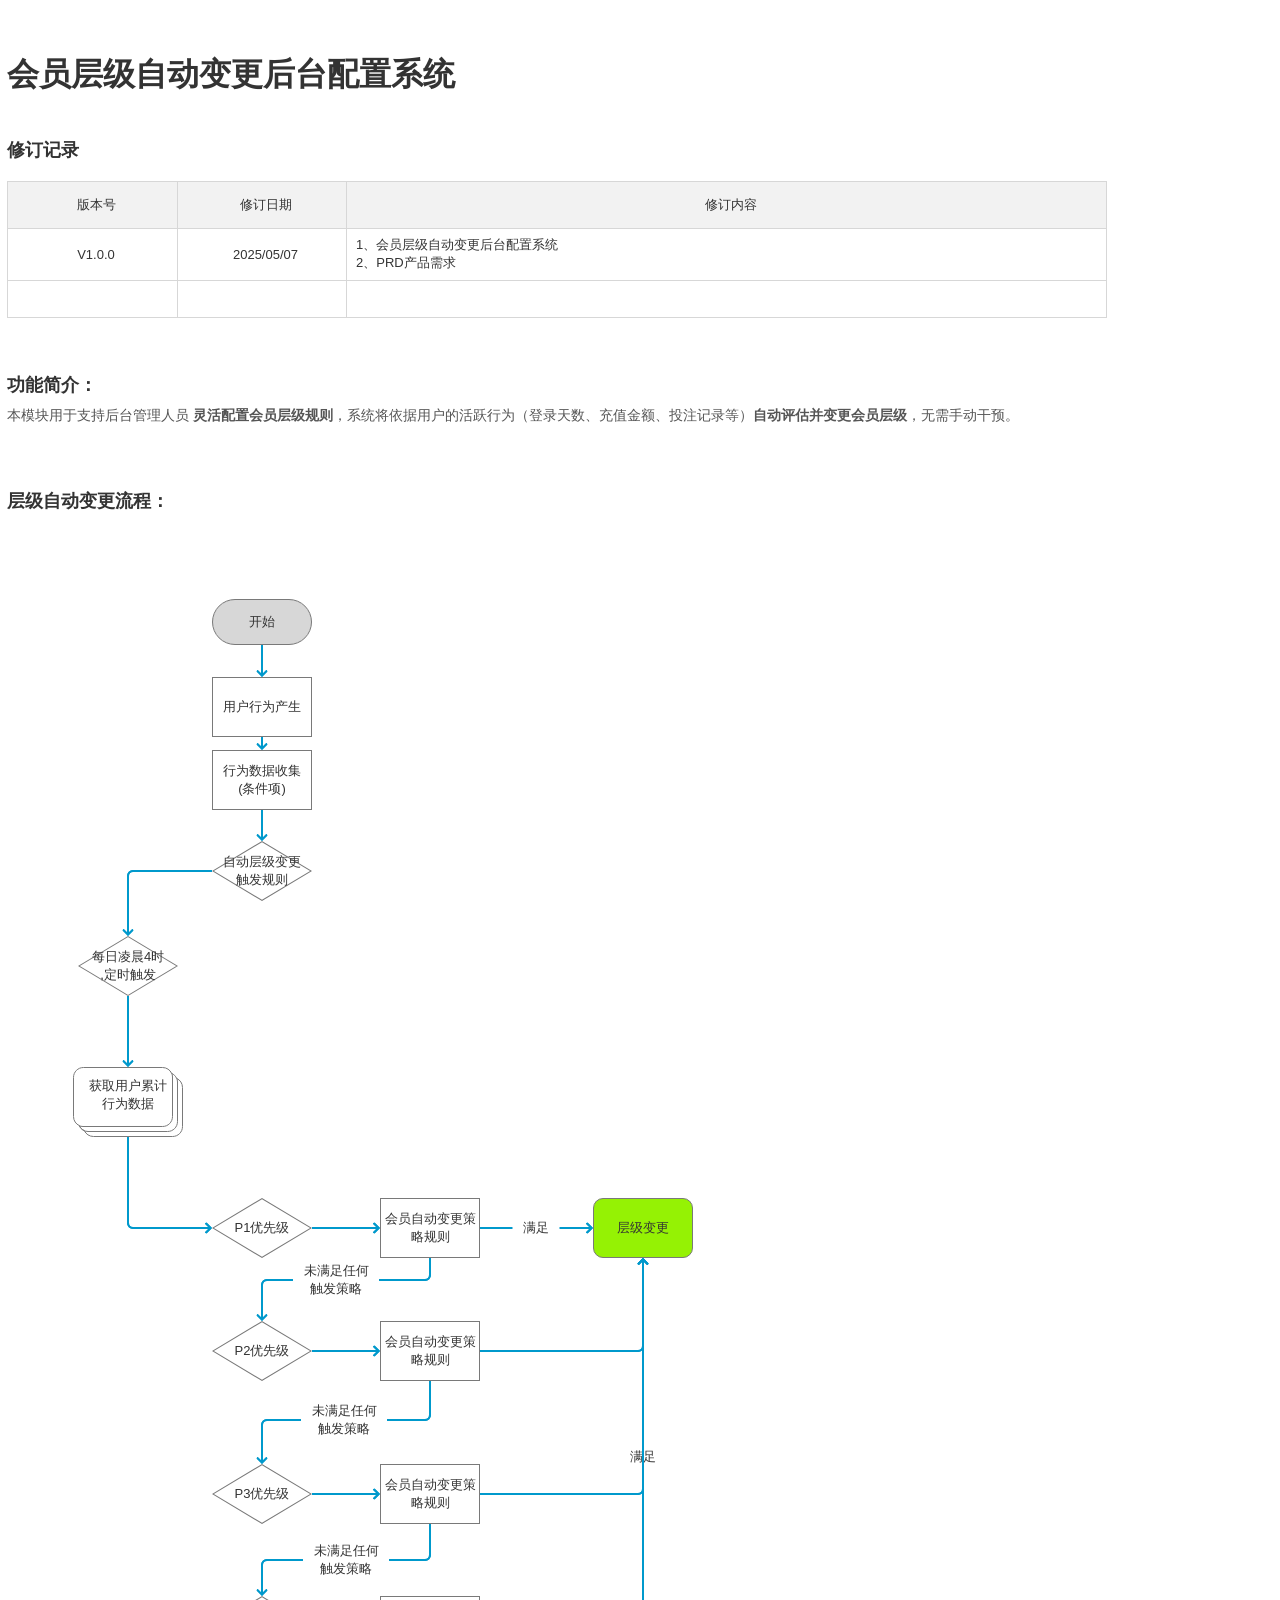
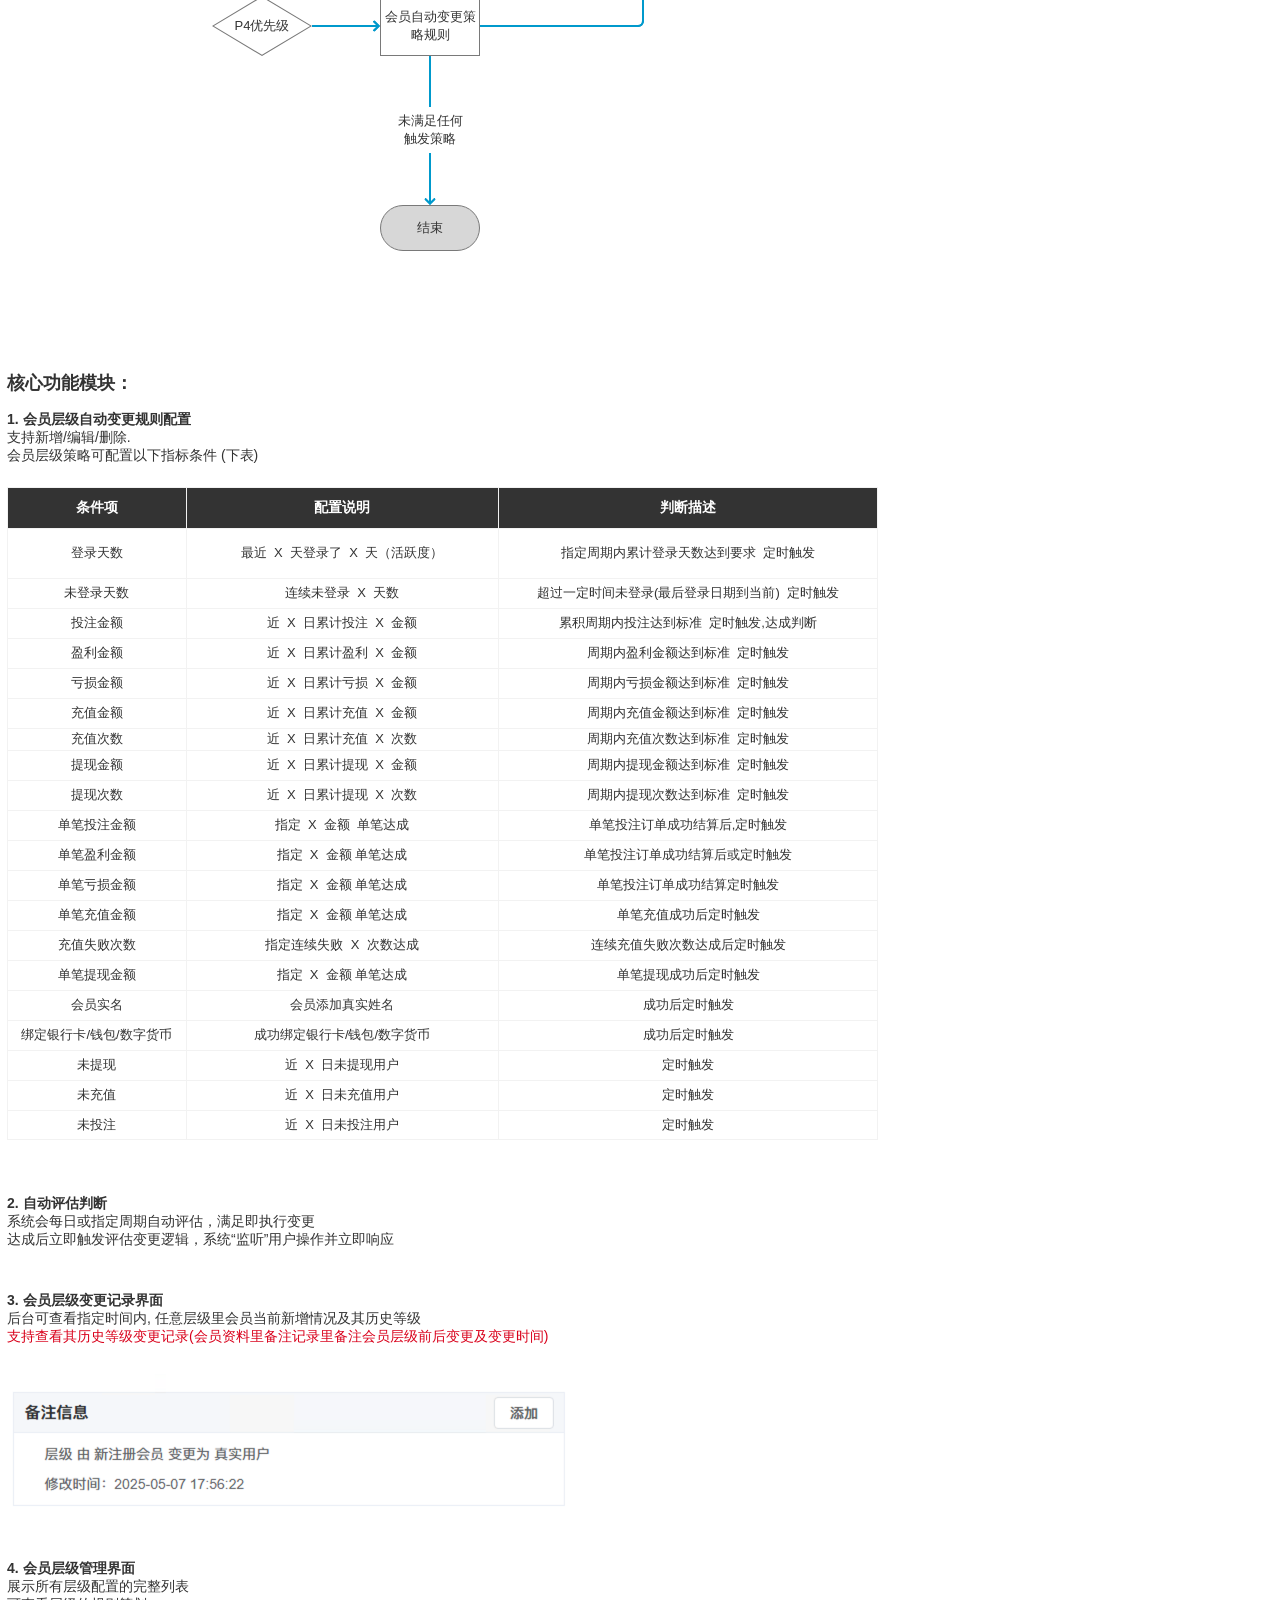
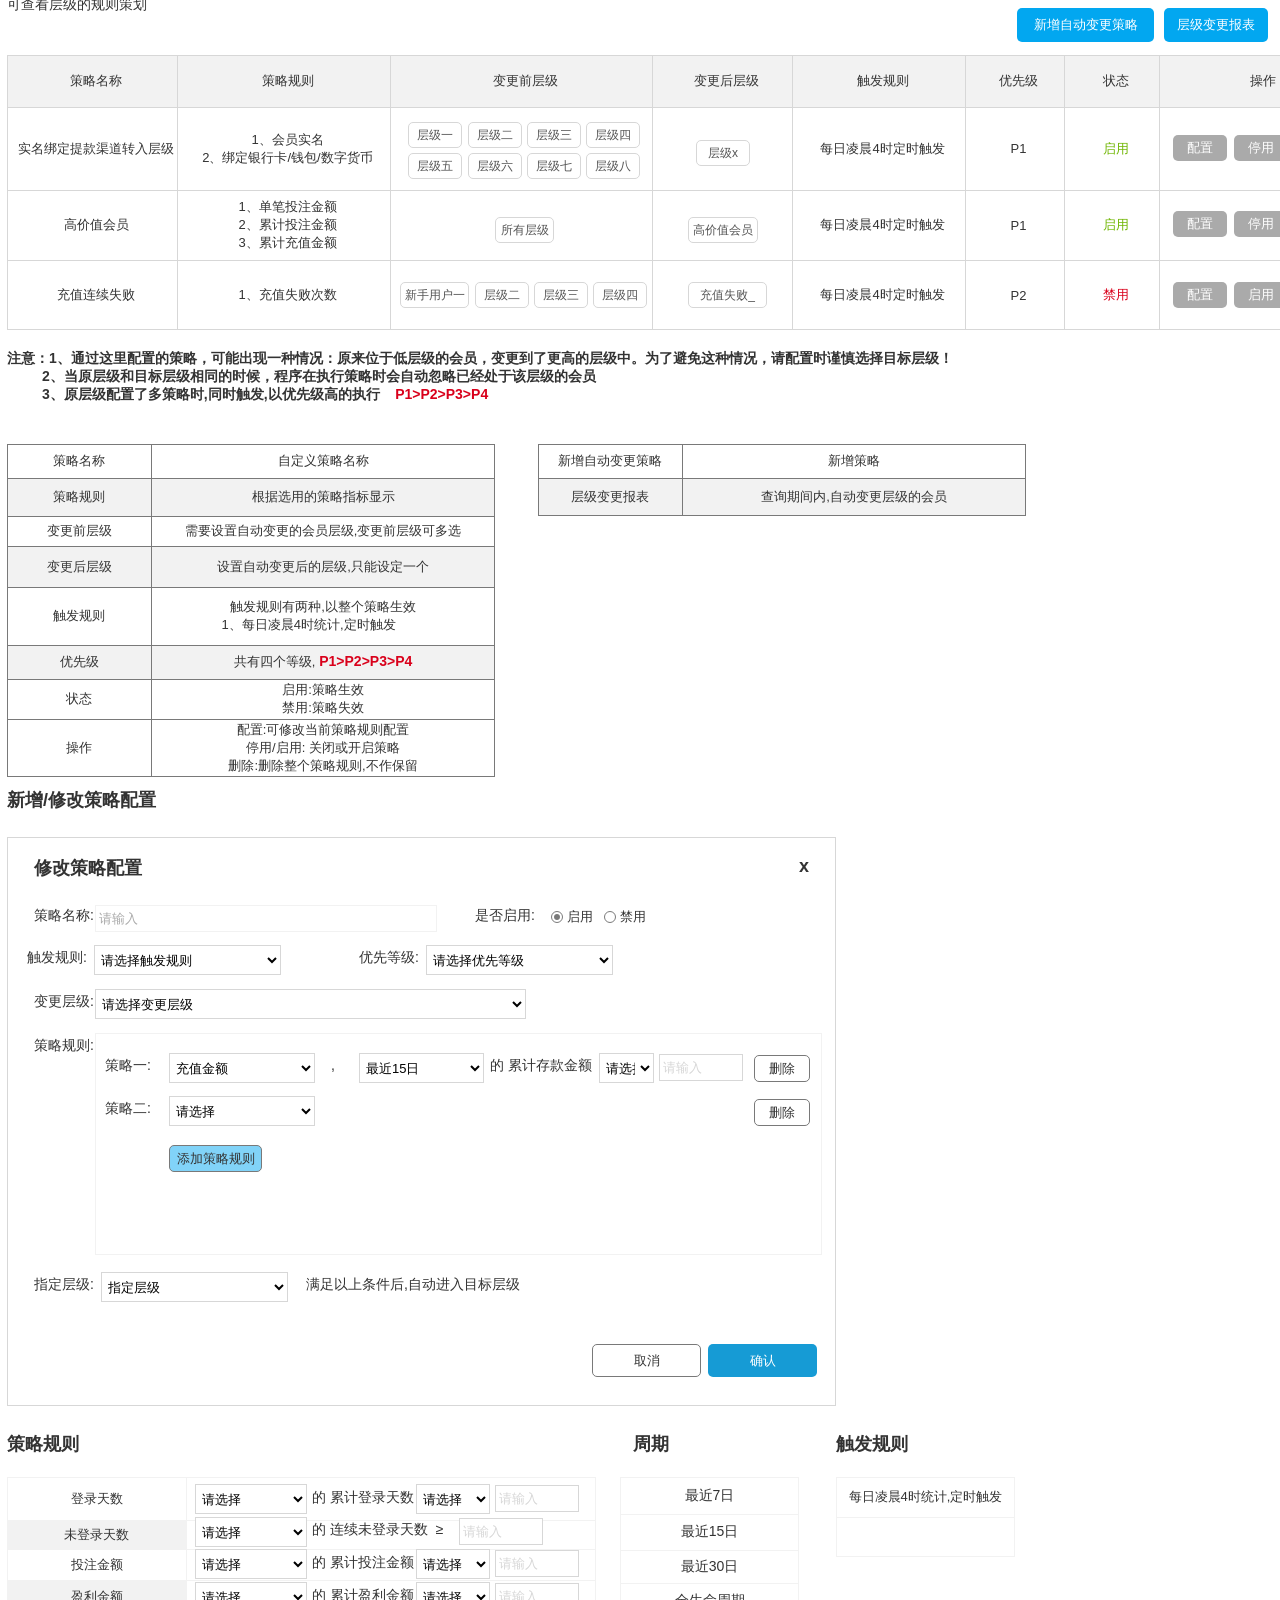
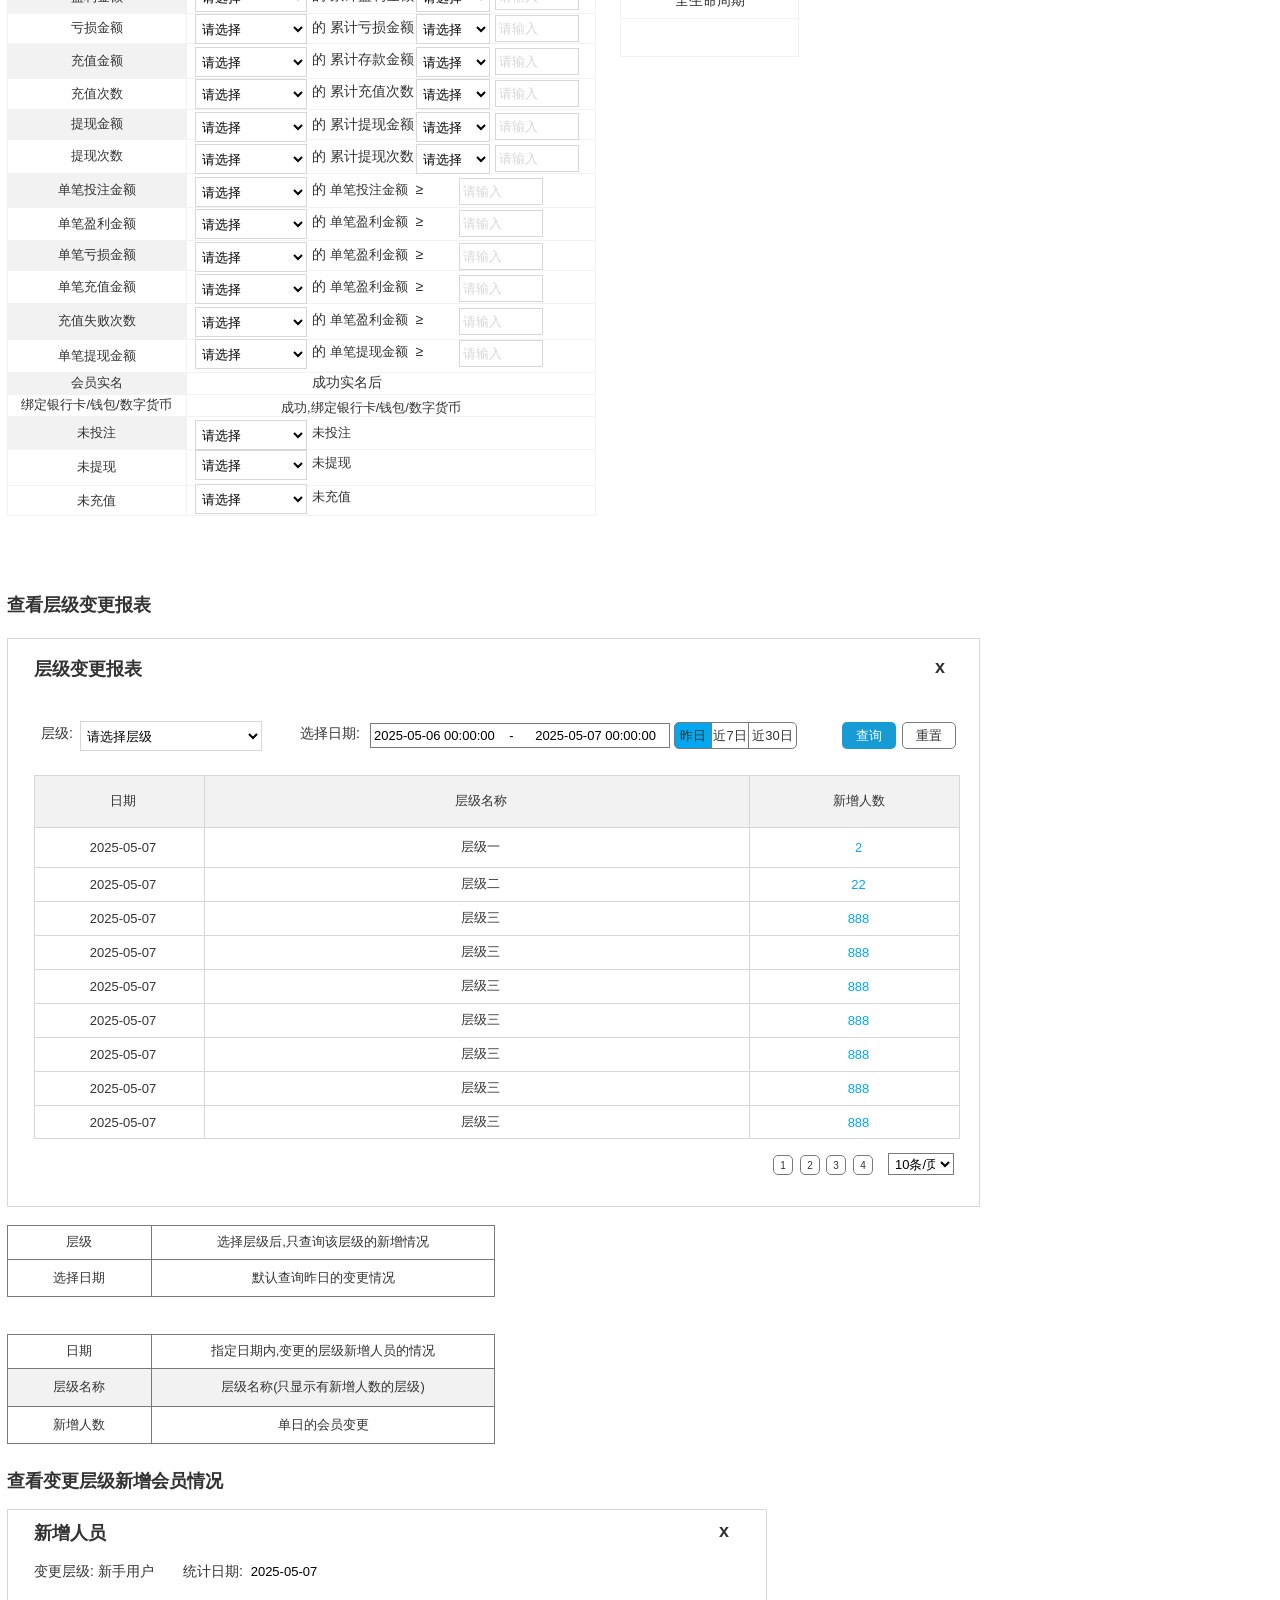
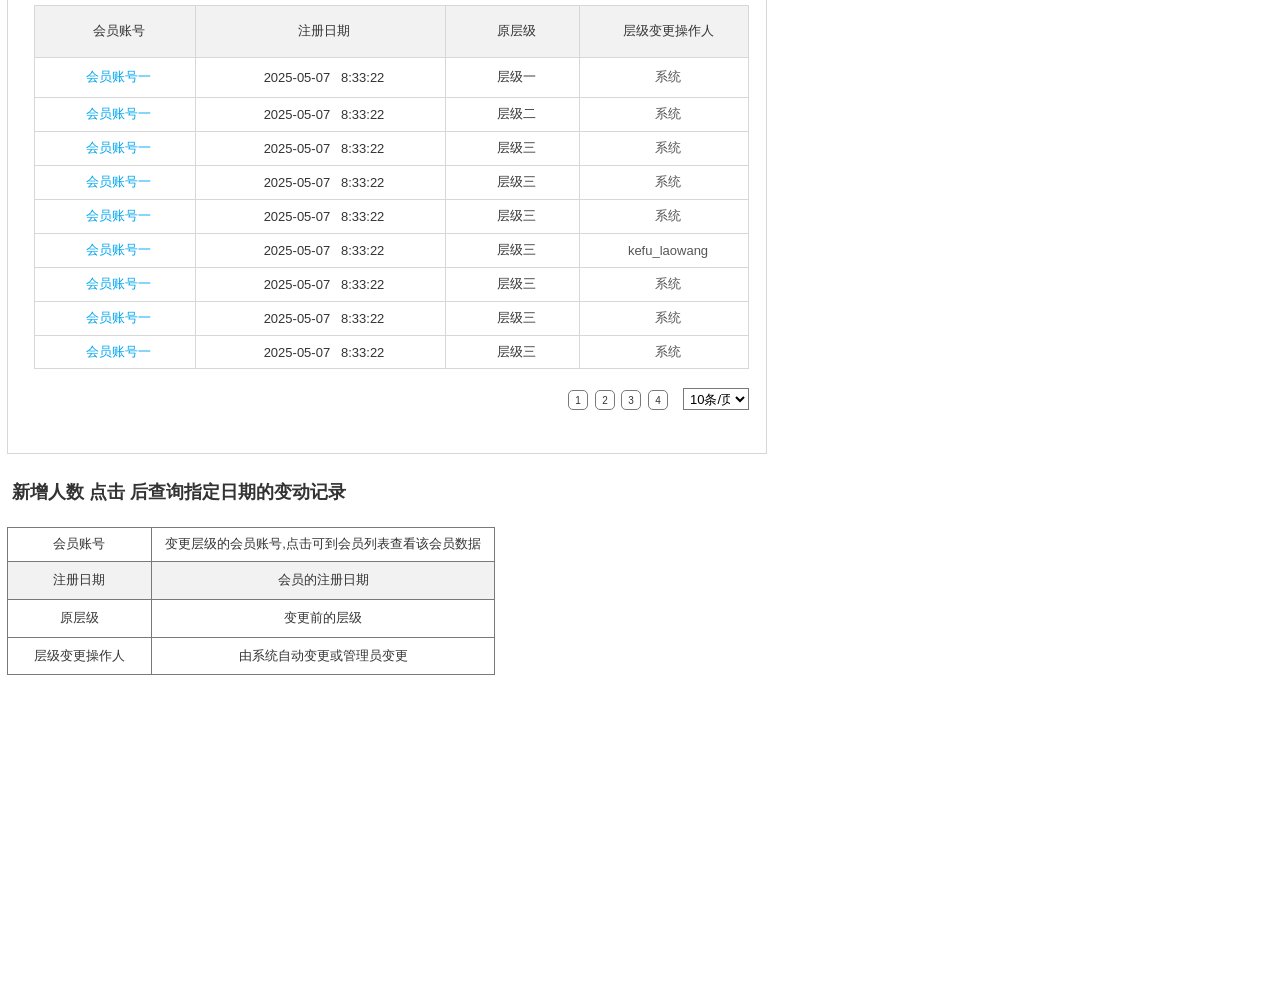
==== commit 34fc7c3b: "更新原型 v2" ====
--- a/index.html
+++ b/index.html
@@ -317,125 +317,125 @@
 
         <!-- Unnamed (单元格) -->
         <div id="u34" class="ax_default">
-          <img id="u34_img" class="img " src="images/会员层级自动/u34.png"/>
+          <img id="u34_img" class="img " src="images/会员层级自动/u32.png"/>
           <div id="u34_text" class="text " style="display:none; visibility: hidden">
             <p></p>
           </div>
         </div>
-      </div>
-
-      <!-- Unnamed (矩形) -->
-      <div id="u35" class="ax_default _三级标题">
-        <div id="u35_div" class=""></div>
-        <div id="u35_text" class="text ">
-          <p><span>核心功能模块：</span></p>
-        </div>
-      </div>
-
-      <!-- Unnamed (矩形) -->
-      <div id="u36" class="ax_default _三级标题">
-        <div id="u36_div" class=""></div>
-        <div id="u36_text" class="text ">
-          <p><span style="font-family:'PingFangSC-Semibold', 'PingFang SC Semibold', 'PingFang SC', sans-serif;font-weight:650;">1. 会员层级自动变更规则配置</span></p><p><span style="font-family:'PingFangSC-Regular', 'PingFang SC', sans-serif;font-weight:400;">支持新增/编辑/删除.&nbsp; </span></p><p><span style="font-family:'PingFangSC-Regular', 'PingFang SC', sans-serif;font-weight:400;">会员层级策略可配置以下指标条件 (下表)</span></p><p><span style="font-family:'PingFangSC-Regular', 'PingFang SC', sans-serif;font-weight:400;"><br></span></p>
-        </div>
-      </div>
-
-      <!-- Unnamed (表格) -->
-      <div id="u37" class="ax_default">
-
-        <!-- Unnamed (单元格) -->
-        <div id="u38" class="ax_default table_cell">
-          <img id="u38_img" class="img " src="images/会员层级自动/u38.png"/>
-          <div id="u38_text" class="text ">
-            <p><span>条件项</span></p>
-          </div>
-        </div>
-
-        <!-- Unnamed (单元格) -->
-        <div id="u39" class="ax_default table_cell">
+
+        <!-- Unnamed (单元格) -->
+        <div id="u35" class="ax_default">
+          <img id="u35_img" class="img " src="images/会员层级自动/u7.png"/>
+          <div id="u35_text" class="text ">
+            <p><span>未投注</span></p>
+          </div>
+        </div>
+
+        <!-- Unnamed (单元格) -->
+        <div id="u36" class="ax_default">
+          <img id="u36_img" class="img " src="images/会员层级自动/u8.png"/>
+          <div id="u36_text" class="text " style="display:none; visibility: hidden">
+            <p></p>
+          </div>
+        </div>
+
+        <!-- Unnamed (单元格) -->
+        <div id="u37" class="ax_default">
+          <img id="u37_img" class="img " src="images/会员层级自动/u37.png"/>
+          <div id="u37_text" class="text ">
+            <p><span>未提现</span></p>
+          </div>
+        </div>
+
+        <!-- Unnamed (单元格) -->
+        <div id="u38" class="ax_default">
+          <img id="u38_img" class="img " src="images/会员层级自动/u28.png"/>
+          <div id="u38_text" class="text " style="display:none; visibility: hidden">
+            <p></p>
+          </div>
+        </div>
+
+        <!-- Unnamed (单元格) -->
+        <div id="u39" class="ax_default">
           <img id="u39_img" class="img " src="images/会员层级自动/u39.png"/>
           <div id="u39_text" class="text ">
-            <p><span>配置说明</span></p>
-          </div>
-        </div>
-
-        <!-- Unnamed (单元格) -->
-        <div id="u40" class="ax_default table_cell">
+            <p><span>未充值</span></p>
+          </div>
+        </div>
+
+        <!-- Unnamed (单元格) -->
+        <div id="u40" class="ax_default">
           <img id="u40_img" class="img " src="images/会员层级自动/u40.png"/>
-          <div id="u40_text" class="text ">
-            <p><span>判断描述</span></p>
-          </div>
-        </div>
-
-        <!-- Unnamed (单元格) -->
-        <div id="u41" class="ax_default">
-          <img id="u41_img" class="img " src="images/会员层级自动/u41.png"/>
-          <div id="u41_text" class="text ">
-            <p><span>登录天数</span></p>
-          </div>
-        </div>
-
-        <!-- Unnamed (单元格) -->
-        <div id="u42" class="ax_default">
-          <img id="u42_img" class="img " src="images/会员层级自动/u42.png"/>
-          <div id="u42_text" class="text ">
-            <p><span style="font-family:'PingFangSC-Regular', 'PingFang SC', sans-serif;">最近&nbsp; </span><span style="font-family:'ArialMT', 'Arial', sans-serif;">X&nbsp; </span><span style="font-family:'PingFangSC-Regular', 'PingFang SC', sans-serif;">天登录了&nbsp; </span><span style="font-family:'ArialMT', 'Arial', sans-serif;">X&nbsp; </span><span style="font-family:'PingFangSC-Regular', 'PingFang SC', sans-serif;">天（活跃度）</span></p>
-          </div>
-        </div>
-
-        <!-- Unnamed (单元格) -->
-        <div id="u43" class="ax_default">
-          <img id="u43_img" class="img " src="images/会员层级自动/u43.png"/>
-          <div id="u43_text" class="text ">
-            <p><span>指定周期内累计登录天数达到要求&nbsp; 定时触发</span></p>
-          </div>
-        </div>
-
-        <!-- Unnamed (单元格) -->
-        <div id="u44" class="ax_default">
-          <img id="u44_img" class="img " src="images/会员层级自动/u9.png"/>
+          <div id="u40_text" class="text " style="display:none; visibility: hidden">
+            <p></p>
+          </div>
+        </div>
+      </div>
+
+      <!-- Unnamed (矩形) -->
+      <div id="u41" class="ax_default _三级标题">
+        <div id="u41_div" class=""></div>
+        <div id="u41_text" class="text ">
+          <p><span>核心功能模块：</span></p>
+        </div>
+      </div>
+
+      <!-- Unnamed (矩形) -->
+      <div id="u42" class="ax_default _三级标题">
+        <div id="u42_div" class=""></div>
+        <div id="u42_text" class="text ">
+          <p><span style="font-family:'PingFangSC-Semibold', 'PingFang SC Semibold', 'PingFang SC', sans-serif;font-weight:650;">1. 会员层级自动变更规则配置</span></p><p><span style="font-family:'PingFangSC-Regular', 'PingFang SC', sans-serif;font-weight:400;">支持新增/编辑/删除.&nbsp; </span></p><p><span style="font-family:'PingFangSC-Regular', 'PingFang SC', sans-serif;font-weight:400;">会员层级策略可配置以下指标条件 (下表)</span></p><p><span style="font-family:'PingFangSC-Regular', 'PingFang SC', sans-serif;font-weight:400;"><br></span></p>
+        </div>
+      </div>
+
+      <!-- Unnamed (表格) -->
+      <div id="u43" class="ax_default">
+
+        <!-- Unnamed (单元格) -->
+        <div id="u44" class="ax_default table_cell">
+          <img id="u44_img" class="img " src="images/会员层级自动/u44.png"/>
           <div id="u44_text" class="text ">
-            <p><span>未登录天数</span></p>
-          </div>
-        </div>
-
-        <!-- Unnamed (单元格) -->
-        <div id="u45" class="ax_default">
+            <p><span>条件项</span></p>
+          </div>
+        </div>
+
+        <!-- Unnamed (单元格) -->
+        <div id="u45" class="ax_default table_cell">
           <img id="u45_img" class="img " src="images/会员层级自动/u45.png"/>
           <div id="u45_text" class="text ">
-            <p><span style="font-family:'PingFangSC-Regular', 'PingFang SC', sans-serif;">连续未登录&nbsp; </span><span style="font-family:'ArialMT', 'Arial', sans-serif;">X&nbsp; </span><span style="font-family:'PingFangSC-Regular', 'PingFang SC', sans-serif;">天数</span></p>
-          </div>
-        </div>
-
-        <!-- Unnamed (单元格) -->
-        <div id="u46" class="ax_default">
+            <p><span>配置说明</span></p>
+          </div>
+        </div>
+
+        <!-- Unnamed (单元格) -->
+        <div id="u46" class="ax_default table_cell">
           <img id="u46_img" class="img " src="images/会员层级自动/u46.png"/>
           <div id="u46_text" class="text ">
-            <p><span style="font-family:'PingFangSC-Regular', 'PingFang SC', sans-serif;">超过一定时间未登录</span><span style="font-family:'ArialMT', 'Arial', sans-serif;">(</span><span style="font-family:'PingFangSC-Regular', 'PingFang SC', sans-serif;">最后登录日期到当前</span><span style="font-family:'ArialMT', 'Arial', sans-serif;">)</span><span style="font-family:'PingFangSC-Regular', 'PingFang SC', sans-serif;">&nbsp; 定时触发</span></p>
+            <p><span>判断描述</span></p>
           </div>
         </div>
 
         <!-- Unnamed (单元格) -->
         <div id="u47" class="ax_default">
-          <img id="u47_img" class="img " src="images/会员层级自动/u9.png"/>
+          <img id="u47_img" class="img " src="images/会员层级自动/u47.png"/>
           <div id="u47_text" class="text ">
-            <p><span>投注金额</span></p>
+            <p><span>登录天数</span></p>
           </div>
         </div>
 
         <!-- Unnamed (单元格) -->
         <div id="u48" class="ax_default">
-          <img id="u48_img" class="img " src="images/会员层级自动/u45.png"/>
+          <img id="u48_img" class="img " src="images/会员层级自动/u48.png"/>
           <div id="u48_text" class="text ">
-            <p><span style="font-family:'PingFangSC-Regular', 'PingFang SC', sans-serif;">近&nbsp; </span><span style="font-family:'ArialMT', 'Arial', sans-serif;">X&nbsp; </span><span style="font-family:'PingFangSC-Regular', 'PingFang SC', sans-serif;">日累计投注&nbsp; </span><span style="font-family:'ArialMT', 'Arial', sans-serif;">X&nbsp; </span><span style="font-family:'PingFangSC-Regular', 'PingFang SC', sans-serif;">金额</span></p>
+            <p><span style="font-family:'PingFangSC-Regular', 'PingFang SC', sans-serif;">最近&nbsp; </span><span style="font-family:'ArialMT', 'Arial', sans-serif;">X&nbsp; </span><span style="font-family:'PingFangSC-Regular', 'PingFang SC', sans-serif;">天登录了&nbsp; </span><span style="font-family:'ArialMT', 'Arial', sans-serif;">X&nbsp; </span><span style="font-family:'PingFangSC-Regular', 'PingFang SC', sans-serif;">天（活跃度）</span></p>
           </div>
         </div>
 
         <!-- Unnamed (单元格) -->
         <div id="u49" class="ax_default">
-          <img id="u49_img" class="img " src="images/会员层级自动/u46.png"/>
+          <img id="u49_img" class="img " src="images/会员层级自动/u49.png"/>
           <div id="u49_text" class="text ">
-            <p><span>累积周期内投注达到标准&nbsp; 定时触发,达成判断</span></p>
+            <p><span>指定周期内累计登录天数达到要求&nbsp; 定时触发</span></p>
           </div>
         </div>
 
@@ -443,23 +443,23 @@
         <div id="u50" class="ax_default">
           <img id="u50_img" class="img " src="images/会员层级自动/u9.png"/>
           <div id="u50_text" class="text ">
-            <p><span>盈利金额</span></p>
+            <p><span>未登录天数</span></p>
           </div>
         </div>
 
         <!-- Unnamed (单元格) -->
         <div id="u51" class="ax_default">
-          <img id="u51_img" class="img " src="images/会员层级自动/u45.png"/>
+          <img id="u51_img" class="img " src="images/会员层级自动/u51.png"/>
           <div id="u51_text" class="text ">
-            <p><span style="font-family:'PingFangSC-Regular', 'PingFang SC', sans-serif;">近&nbsp; </span><span style="font-family:'ArialMT', 'Arial', sans-serif;">X&nbsp; </span><span style="font-family:'PingFangSC-Regular', 'PingFang SC', sans-serif;">日累计盈利&nbsp; </span><span style="font-family:'ArialMT', 'Arial', sans-serif;">X&nbsp; </span><span style="font-family:'PingFangSC-Regular', 'PingFang SC', sans-serif;">金额</span></p>
+            <p><span style="font-family:'PingFangSC-Regular', 'PingFang SC', sans-serif;">连续未登录&nbsp; </span><span style="font-family:'ArialMT', 'Arial', sans-serif;">X&nbsp; </span><span style="font-family:'PingFangSC-Regular', 'PingFang SC', sans-serif;">天数</span></p>
           </div>
         </div>
 
         <!-- Unnamed (单元格) -->
         <div id="u52" class="ax_default">
-          <img id="u52_img" class="img " src="images/会员层级自动/u46.png"/>
+          <img id="u52_img" class="img " src="images/会员层级自动/u52.png"/>
           <div id="u52_text" class="text ">
-            <p><span>周期内盈利金额达到标准&nbsp; 定时触发</span></p>
+            <p><span style="font-family:'PingFangSC-Regular', 'PingFang SC', sans-serif;">超过一定时间未登录</span><span style="font-family:'ArialMT', 'Arial', sans-serif;">(</span><span style="font-family:'PingFangSC-Regular', 'PingFang SC', sans-serif;">最后登录日期到当前</span><span style="font-family:'ArialMT', 'Arial', sans-serif;">)</span><span style="font-family:'PingFangSC-Regular', 'PingFang SC', sans-serif;">&nbsp; 定时触发</span></p>
           </div>
         </div>
 
@@ -467,23 +467,23 @@
         <div id="u53" class="ax_default">
           <img id="u53_img" class="img " src="images/会员层级自动/u9.png"/>
           <div id="u53_text" class="text ">
-            <p><span>亏损金额</span></p>
+            <p><span>投注金额</span></p>
           </div>
         </div>
 
         <!-- Unnamed (单元格) -->
         <div id="u54" class="ax_default">
-          <img id="u54_img" class="img " src="images/会员层级自动/u45.png"/>
+          <img id="u54_img" class="img " src="images/会员层级自动/u51.png"/>
           <div id="u54_text" class="text ">
-            <p><span style="font-family:'PingFangSC-Regular', 'PingFang SC', sans-serif;">近&nbsp; </span><span style="font-family:'ArialMT', 'Arial', sans-serif;">X&nbsp; </span><span style="font-family:'PingFangSC-Regular', 'PingFang SC', sans-serif;">日累计亏损&nbsp; </span><span style="font-family:'ArialMT', 'Arial', sans-serif;">X&nbsp; </span><span style="font-family:'PingFangSC-Regular', 'PingFang SC', sans-serif;">金额</span></p>
+            <p><span style="font-family:'PingFangSC-Regular', 'PingFang SC', sans-serif;">近&nbsp; </span><span style="font-family:'ArialMT', 'Arial', sans-serif;">X&nbsp; </span><span style="font-family:'PingFangSC-Regular', 'PingFang SC', sans-serif;">日累计投注&nbsp; </span><span style="font-family:'ArialMT', 'Arial', sans-serif;">X&nbsp; </span><span style="font-family:'PingFangSC-Regular', 'PingFang SC', sans-serif;">金额</span></p>
           </div>
         </div>
 
         <!-- Unnamed (单元格) -->
         <div id="u55" class="ax_default">
-          <img id="u55_img" class="img " src="images/会员层级自动/u46.png"/>
+          <img id="u55_img" class="img " src="images/会员层级自动/u52.png"/>
           <div id="u55_text" class="text ">
-            <p><span>周期内亏损金额达到标准&nbsp; 定时触发</span></p>
+            <p><span>累积周期内投注达到标准&nbsp; 定时触发,达成判断</span></p>
           </div>
         </div>
 
@@ -491,47 +491,47 @@
         <div id="u56" class="ax_default">
           <img id="u56_img" class="img " src="images/会员层级自动/u9.png"/>
           <div id="u56_text" class="text ">
-            <p><span>充值金额</span></p>
+            <p><span>盈利金额</span></p>
           </div>
         </div>
 
         <!-- Unnamed (单元格) -->
         <div id="u57" class="ax_default">
-          <img id="u57_img" class="img " src="images/会员层级自动/u45.png"/>
+          <img id="u57_img" class="img " src="images/会员层级自动/u51.png"/>
           <div id="u57_text" class="text ">
-            <p><span style="font-family:'PingFangSC-Regular', 'PingFang SC', sans-serif;">近&nbsp; </span><span style="font-family:'ArialMT', 'Arial', sans-serif;">X&nbsp; </span><span style="font-family:'PingFangSC-Regular', 'PingFang SC', sans-serif;">日累计充值&nbsp; </span><span style="font-family:'ArialMT', 'Arial', sans-serif;">X&nbsp; </span><span style="font-family:'PingFangSC-Regular', 'PingFang SC', sans-serif;">金额</span></p>
+            <p><span style="font-family:'PingFangSC-Regular', 'PingFang SC', sans-serif;">近&nbsp; </span><span style="font-family:'ArialMT', 'Arial', sans-serif;">X&nbsp; </span><span style="font-family:'PingFangSC-Regular', 'PingFang SC', sans-serif;">日累计盈利&nbsp; </span><span style="font-family:'ArialMT', 'Arial', sans-serif;">X&nbsp; </span><span style="font-family:'PingFangSC-Regular', 'PingFang SC', sans-serif;">金额</span></p>
           </div>
         </div>
 
         <!-- Unnamed (单元格) -->
         <div id="u58" class="ax_default">
-          <img id="u58_img" class="img " src="images/会员层级自动/u46.png"/>
+          <img id="u58_img" class="img " src="images/会员层级自动/u52.png"/>
           <div id="u58_text" class="text ">
-            <p><span>周期内充值金额达到标准&nbsp; 定时触发</span></p>
+            <p><span>周期内盈利金额达到标准&nbsp; 定时触发</span></p>
           </div>
         </div>
 
         <!-- Unnamed (单元格) -->
         <div id="u59" class="ax_default">
-          <img id="u59_img" class="img " src="images/会员层级自动/u59.png"/>
+          <img id="u59_img" class="img " src="images/会员层级自动/u9.png"/>
           <div id="u59_text" class="text ">
-            <p><span>充值次数</span></p>
+            <p><span>亏损金额</span></p>
           </div>
         </div>
 
         <!-- Unnamed (单元格) -->
         <div id="u60" class="ax_default">
-          <img id="u60_img" class="img " src="images/会员层级自动/u60.png"/>
+          <img id="u60_img" class="img " src="images/会员层级自动/u51.png"/>
           <div id="u60_text" class="text ">
-            <p><span style="font-family:'PingFangSC-Regular', 'PingFang SC', sans-serif;">近&nbsp; </span><span style="font-family:'ArialMT', 'Arial', sans-serif;">X&nbsp; </span><span style="font-family:'PingFangSC-Regular', 'PingFang SC', sans-serif;">日累计充值&nbsp; </span><span style="font-family:'ArialMT', 'Arial', sans-serif;">X&nbsp; </span><span style="font-family:'PingFangSC-Regular', 'PingFang SC', sans-serif;">次数</span></p>
+            <p><span style="font-family:'PingFangSC-Regular', 'PingFang SC', sans-serif;">近&nbsp; </span><span style="font-family:'ArialMT', 'Arial', sans-serif;">X&nbsp; </span><span style="font-family:'PingFangSC-Regular', 'PingFang SC', sans-serif;">日累计亏损&nbsp; </span><span style="font-family:'ArialMT', 'Arial', sans-serif;">X&nbsp; </span><span style="font-family:'PingFangSC-Regular', 'PingFang SC', sans-serif;">金额</span></p>
           </div>
         </div>
 
         <!-- Unnamed (单元格) -->
         <div id="u61" class="ax_default">
-          <img id="u61_img" class="img " src="images/会员层级自动/u61.png"/>
+          <img id="u61_img" class="img " src="images/会员层级自动/u52.png"/>
           <div id="u61_text" class="text ">
-            <p><span>周期内充值次数达到标准&nbsp; 定时触发</span></p>
+            <p><span>周期内亏损金额达到标准&nbsp; 定时触发</span></p>
           </div>
         </div>
 
@@ -539,47 +539,47 @@
         <div id="u62" class="ax_default">
           <img id="u62_img" class="img " src="images/会员层级自动/u9.png"/>
           <div id="u62_text" class="text ">
-            <p><span>提现金额</span></p>
+            <p><span>充值金额</span></p>
           </div>
         </div>
 
         <!-- Unnamed (单元格) -->
         <div id="u63" class="ax_default">
-          <img id="u63_img" class="img " src="images/会员层级自动/u45.png"/>
+          <img id="u63_img" class="img " src="images/会员层级自动/u51.png"/>
           <div id="u63_text" class="text ">
-            <p><span style="font-family:'PingFangSC-Regular', 'PingFang SC', sans-serif;">近&nbsp; </span><span style="font-family:'ArialMT', 'Arial', sans-serif;">X&nbsp; </span><span style="font-family:'PingFangSC-Regular', 'PingFang SC', sans-serif;">日累计提现&nbsp; </span><span style="font-family:'ArialMT', 'Arial', sans-serif;">X&nbsp; </span><span style="font-family:'PingFangSC-Regular', 'PingFang SC', sans-serif;">金额</span></p>
+            <p><span style="font-family:'PingFangSC-Regular', 'PingFang SC', sans-serif;">近&nbsp; </span><span style="font-family:'ArialMT', 'Arial', sans-serif;">X&nbsp; </span><span style="font-family:'PingFangSC-Regular', 'PingFang SC', sans-serif;">日累计充值&nbsp; </span><span style="font-family:'ArialMT', 'Arial', sans-serif;">X&nbsp; </span><span style="font-family:'PingFangSC-Regular', 'PingFang SC', sans-serif;">金额</span></p>
           </div>
         </div>
 
         <!-- Unnamed (单元格) -->
         <div id="u64" class="ax_default">
-          <img id="u64_img" class="img " src="images/会员层级自动/u46.png"/>
+          <img id="u64_img" class="img " src="images/会员层级自动/u52.png"/>
           <div id="u64_text" class="text ">
-            <p><span>周期内提现金额达到标准&nbsp; 定时触发</span></p>
+            <p><span>周期内充值金额达到标准&nbsp; 定时触发</span></p>
           </div>
         </div>
 
         <!-- Unnamed (单元格) -->
         <div id="u65" class="ax_default">
-          <img id="u65_img" class="img " src="images/会员层级自动/u9.png"/>
+          <img id="u65_img" class="img " src="images/会员层级自动/u33.png"/>
           <div id="u65_text" class="text ">
-            <p><span>提现次数</span></p>
+            <p><span>充值次数</span></p>
           </div>
         </div>
 
         <!-- Unnamed (单元格) -->
         <div id="u66" class="ax_default">
-          <img id="u66_img" class="img " src="images/会员层级自动/u45.png"/>
+          <img id="u66_img" class="img " src="images/会员层级自动/u66.png"/>
           <div id="u66_text" class="text ">
-            <p><span style="font-family:'PingFangSC-Regular', 'PingFang SC', sans-serif;">近&nbsp; </span><span style="font-family:'ArialMT', 'Arial', sans-serif;">X&nbsp; </span><span style="font-family:'PingFangSC-Regular', 'PingFang SC', sans-serif;">日累计提现&nbsp; </span><span style="font-family:'ArialMT', 'Arial', sans-serif;">X&nbsp; </span><span style="font-family:'PingFangSC-Regular', 'PingFang SC', sans-serif;">次数</span></p>
+            <p><span style="font-family:'PingFangSC-Regular', 'PingFang SC', sans-serif;">近&nbsp; </span><span style="font-family:'ArialMT', 'Arial', sans-serif;">X&nbsp; </span><span style="font-family:'PingFangSC-Regular', 'PingFang SC', sans-serif;">日累计充值&nbsp; </span><span style="font-family:'ArialMT', 'Arial', sans-serif;">X&nbsp; </span><span style="font-family:'PingFangSC-Regular', 'PingFang SC', sans-serif;">次数</span></p>
           </div>
         </div>
 
         <!-- Unnamed (单元格) -->
         <div id="u67" class="ax_default">
-          <img id="u67_img" class="img " src="images/会员层级自动/u46.png"/>
+          <img id="u67_img" class="img " src="images/会员层级自动/u67.png"/>
           <div id="u67_text" class="text ">
-            <p><span>周期内提现次数达到标准&nbsp; 定时触发</span></p>
+            <p><span>周期内充值次数达到标准&nbsp; 定时触发</span></p>
           </div>
         </div>
 
@@ -587,23 +587,23 @@
         <div id="u68" class="ax_default">
           <img id="u68_img" class="img " src="images/会员层级自动/u9.png"/>
           <div id="u68_text" class="text ">
-            <p><span>单笔投注金额</span></p>
+            <p><span>提现金额</span></p>
           </div>
         </div>
 
         <!-- Unnamed (单元格) -->
         <div id="u69" class="ax_default">
-          <img id="u69_img" class="img " src="images/会员层级自动/u45.png"/>
+          <img id="u69_img" class="img " src="images/会员层级自动/u51.png"/>
           <div id="u69_text" class="text ">
-            <p><span style="font-family:'PingFangSC-Regular', 'PingFang SC', sans-serif;">指定&nbsp; </span><span style="font-family:'ArialMT', 'Arial', sans-serif;">X&nbsp; </span><span style="font-family:'PingFangSC-Regular', 'PingFang SC', sans-serif;">金额</span><span style="font-family:'ArialMT', 'Arial', sans-serif;">&nbsp; </span><span style="font-family:'PingFangSC-Regular', 'PingFang SC', sans-serif;">单笔达成</span></p>
+            <p><span style="font-family:'PingFangSC-Regular', 'PingFang SC', sans-serif;">近&nbsp; </span><span style="font-family:'ArialMT', 'Arial', sans-serif;">X&nbsp; </span><span style="font-family:'PingFangSC-Regular', 'PingFang SC', sans-serif;">日累计提现&nbsp; </span><span style="font-family:'ArialMT', 'Arial', sans-serif;">X&nbsp; </span><span style="font-family:'PingFangSC-Regular', 'PingFang SC', sans-serif;">金额</span></p>
           </div>
         </div>
 
         <!-- Unnamed (单元格) -->
         <div id="u70" class="ax_default">
-          <img id="u70_img" class="img " src="images/会员层级自动/u46.png"/>
+          <img id="u70_img" class="img " src="images/会员层级自动/u52.png"/>
           <div id="u70_text" class="text ">
-            <p><span>单笔投注订单成功结算后,单笔投注金额达成判断&nbsp; 或定时触发</span></p>
+            <p><span>周期内提现金额达到标准&nbsp; 定时触发</span></p>
           </div>
         </div>
 
@@ -611,23 +611,23 @@
         <div id="u71" class="ax_default">
           <img id="u71_img" class="img " src="images/会员层级自动/u9.png"/>
           <div id="u71_text" class="text ">
-            <p><span>单笔盈利金额</span></p>
+            <p><span>提现次数</span></p>
           </div>
         </div>
 
         <!-- Unnamed (单元格) -->
         <div id="u72" class="ax_default">
-          <img id="u72_img" class="img " src="images/会员层级自动/u45.png"/>
+          <img id="u72_img" class="img " src="images/会员层级自动/u51.png"/>
           <div id="u72_text" class="text ">
-            <p><span style="font-family:'PingFangSC-Regular', 'PingFang SC', sans-serif;">指定&nbsp; </span><span style="font-family:'ArialMT', 'Arial', sans-serif;">X&nbsp; </span><span style="font-family:'PingFangSC-Regular', 'PingFang SC', sans-serif;">金额</span><span style="font-family:'ArialMT', 'Arial', sans-serif;"> </span><span style="font-family:'PingFangSC-Regular', 'PingFang SC', sans-serif;">单笔达成</span></p>
+            <p><span style="font-family:'PingFangSC-Regular', 'PingFang SC', sans-serif;">近&nbsp; </span><span style="font-family:'ArialMT', 'Arial', sans-serif;">X&nbsp; </span><span style="font-family:'PingFangSC-Regular', 'PingFang SC', sans-serif;">日累计提现&nbsp; </span><span style="font-family:'ArialMT', 'Arial', sans-serif;">X&nbsp; </span><span style="font-family:'PingFangSC-Regular', 'PingFang SC', sans-serif;">次数</span></p>
           </div>
         </div>
 
         <!-- Unnamed (单元格) -->
         <div id="u73" class="ax_default">
-          <img id="u73_img" class="img " src="images/会员层级自动/u46.png"/>
+          <img id="u73_img" class="img " src="images/会员层级自动/u52.png"/>
           <div id="u73_text" class="text ">
-            <p><span>单笔投注订单成功结算后,亏损金额达成判断&nbsp; 或定时触发</span></p>
+            <p><span>周期内提现次数达到标准&nbsp; 定时触发</span></p>
           </div>
         </div>
 
@@ -635,23 +635,23 @@
         <div id="u74" class="ax_default">
           <img id="u74_img" class="img " src="images/会员层级自动/u9.png"/>
           <div id="u74_text" class="text ">
-            <p><span>单笔亏损金额</span></p>
+            <p><span>单笔投注金额</span></p>
           </div>
         </div>
 
         <!-- Unnamed (单元格) -->
         <div id="u75" class="ax_default">
-          <img id="u75_img" class="img " src="images/会员层级自动/u45.png"/>
+          <img id="u75_img" class="img " src="images/会员层级自动/u51.png"/>
           <div id="u75_text" class="text ">
-            <p><span style="font-family:'PingFangSC-Regular', 'PingFang SC', sans-serif;">指定&nbsp; </span><span style="font-family:'ArialMT', 'Arial', sans-serif;">X&nbsp; </span><span style="font-family:'PingFangSC-Regular', 'PingFang SC', sans-serif;">金额</span><span style="font-family:'ArialMT', 'Arial', sans-serif;"> </span><span style="font-family:'PingFangSC-Regular', 'PingFang SC', sans-serif;">单笔达成</span></p>
+            <p><span style="font-family:'PingFangSC-Regular', 'PingFang SC', sans-serif;">指定&nbsp; </span><span style="font-family:'ArialMT', 'Arial', sans-serif;">X&nbsp; </span><span style="font-family:'PingFangSC-Regular', 'PingFang SC', sans-serif;">金额</span><span style="font-family:'ArialMT', 'Arial', sans-serif;">&nbsp; </span><span style="font-family:'PingFangSC-Regular', 'PingFang SC', sans-serif;">单笔达成</span></p>
           </div>
         </div>
 
         <!-- Unnamed (单元格) -->
         <div id="u76" class="ax_default">
-          <img id="u76_img" class="img " src="images/会员层级自动/u46.png"/>
+          <img id="u76_img" class="img " src="images/会员层级自动/u52.png"/>
           <div id="u76_text" class="text ">
-            <p><span>单笔投注订单成功结算后,达成判断&nbsp; 或定时触发</span></p>
+            <p><span>单笔投注订单成功结算后,定时触发</span></p>
           </div>
         </div>
 
@@ -659,13 +659,13 @@
         <div id="u77" class="ax_default">
           <img id="u77_img" class="img " src="images/会员层级自动/u9.png"/>
           <div id="u77_text" class="text ">
-            <p><span>单笔充值金额</span></p>
+            <p><span>单笔盈利金额</span></p>
           </div>
         </div>
 
         <!-- Unnamed (单元格) -->
         <div id="u78" class="ax_default">
-          <img id="u78_img" class="img " src="images/会员层级自动/u45.png"/>
+          <img id="u78_img" class="img " src="images/会员层级自动/u51.png"/>
           <div id="u78_text" class="text ">
             <p><span style="font-family:'PingFangSC-Regular', 'PingFang SC', sans-serif;">指定&nbsp; </span><span style="font-family:'ArialMT', 'Arial', sans-serif;">X&nbsp; </span><span style="font-family:'PingFangSC-Regular', 'PingFang SC', sans-serif;">金额</span><span style="font-family:'ArialMT', 'Arial', sans-serif;"> </span><span style="font-family:'PingFangSC-Regular', 'PingFang SC', sans-serif;">单笔达成</span></p>
           </div>
@@ -673,9 +673,9 @@
 
         <!-- Unnamed (单元格) -->
         <div id="u79" class="ax_default">
-          <img id="u79_img" class="img " src="images/会员层级自动/u46.png"/>
+          <img id="u79_img" class="img " src="images/会员层级自动/u52.png"/>
           <div id="u79_text" class="text ">
-            <p><span>单笔充值成功后达成判断&nbsp; 或定时触发</span></p>
+            <p><span>单笔投注订单成功结算后或定时触发</span></p>
           </div>
         </div>
 
@@ -683,23 +683,23 @@
         <div id="u80" class="ax_default">
           <img id="u80_img" class="img " src="images/会员层级自动/u9.png"/>
           <div id="u80_text" class="text ">
-            <p><span>充值失败次数</span></p>
+            <p><span>单笔亏损金额</span></p>
           </div>
         </div>
 
         <!-- Unnamed (单元格) -->
         <div id="u81" class="ax_default">
-          <img id="u81_img" class="img " src="images/会员层级自动/u45.png"/>
+          <img id="u81_img" class="img " src="images/会员层级自动/u51.png"/>
           <div id="u81_text" class="text ">
-            <p><span style="font-family:'PingFangSC-Regular', 'PingFang SC', sans-serif;">指定连续失败&nbsp; </span><span style="font-family:'ArialMT', 'Arial', sans-serif;">X&nbsp; </span><span style="font-family:'PingFangSC-Regular', 'PingFang SC', sans-serif;">次数达成</span></p>
+            <p><span style="font-family:'PingFangSC-Regular', 'PingFang SC', sans-serif;">指定&nbsp; </span><span style="font-family:'ArialMT', 'Arial', sans-serif;">X&nbsp; </span><span style="font-family:'PingFangSC-Regular', 'PingFang SC', sans-serif;">金额</span><span style="font-family:'ArialMT', 'Arial', sans-serif;"> </span><span style="font-family:'PingFangSC-Regular', 'PingFang SC', sans-serif;">单笔达成</span></p>
           </div>
         </div>
 
         <!-- Unnamed (单元格) -->
         <div id="u82" class="ax_default">
-          <img id="u82_img" class="img " src="images/会员层级自动/u46.png"/>
+          <img id="u82_img" class="img " src="images/会员层级自动/u52.png"/>
           <div id="u82_text" class="text ">
-            <p><span>连续充值失败次数达成后判断&nbsp; 或定时触发</span></p>
+            <p><span>单笔投注订单成功结算定时触发</span></p>
           </div>
         </div>
 
@@ -707,13 +707,13 @@
         <div id="u83" class="ax_default">
           <img id="u83_img" class="img " src="images/会员层级自动/u9.png"/>
           <div id="u83_text" class="text ">
-            <p><span>单笔提现金额</span></p>
+            <p><span>单笔充值金额</span></p>
           </div>
         </div>
 
         <!-- Unnamed (单元格) -->
         <div id="u84" class="ax_default">
-          <img id="u84_img" class="img " src="images/会员层级自动/u45.png"/>
+          <img id="u84_img" class="img " src="images/会员层级自动/u51.png"/>
           <div id="u84_text" class="text ">
             <p><span style="font-family:'PingFangSC-Regular', 'PingFang SC', sans-serif;">指定&nbsp; </span><span style="font-family:'ArialMT', 'Arial', sans-serif;">X&nbsp; </span><span style="font-family:'PingFangSC-Regular', 'PingFang SC', sans-serif;">金额</span><span style="font-family:'ArialMT', 'Arial', sans-serif;"> </span><span style="font-family:'PingFangSC-Regular', 'PingFang SC', sans-serif;">单笔达成</span></p>
           </div>
@@ -721,9 +721,9 @@
 
         <!-- Unnamed (单元格) -->
         <div id="u85" class="ax_default">
-          <img id="u85_img" class="img " src="images/会员层级自动/u46.png"/>
+          <img id="u85_img" class="img " src="images/会员层级自动/u52.png"/>
           <div id="u85_text" class="text ">
-            <p><span>单笔提现成功后达成判断&nbsp; 或定时触发</span></p>
+            <p><span>单笔充值成功后定时触发</span></p>
           </div>
         </div>
 
@@ -731,211 +731,211 @@
         <div id="u86" class="ax_default">
           <img id="u86_img" class="img " src="images/会员层级自动/u9.png"/>
           <div id="u86_text" class="text ">
+            <p><span>充值失败次数</span></p>
+          </div>
+        </div>
+
+        <!-- Unnamed (单元格) -->
+        <div id="u87" class="ax_default">
+          <img id="u87_img" class="img " src="images/会员层级自动/u51.png"/>
+          <div id="u87_text" class="text ">
+            <p><span style="font-family:'PingFangSC-Regular', 'PingFang SC', sans-serif;">指定连续失败&nbsp; </span><span style="font-family:'ArialMT', 'Arial', sans-serif;">X&nbsp; </span><span style="font-family:'PingFangSC-Regular', 'PingFang SC', sans-serif;">次数达成</span></p>
+          </div>
+        </div>
+
+        <!-- Unnamed (单元格) -->
+        <div id="u88" class="ax_default">
+          <img id="u88_img" class="img " src="images/会员层级自动/u52.png"/>
+          <div id="u88_text" class="text ">
+            <p><span>连续充值失败次数达成后定时触发</span></p>
+          </div>
+        </div>
+
+        <!-- Unnamed (单元格) -->
+        <div id="u89" class="ax_default">
+          <img id="u89_img" class="img " src="images/会员层级自动/u9.png"/>
+          <div id="u89_text" class="text ">
+            <p><span>单笔提现金额</span></p>
+          </div>
+        </div>
+
+        <!-- Unnamed (单元格) -->
+        <div id="u90" class="ax_default">
+          <img id="u90_img" class="img " src="images/会员层级自动/u51.png"/>
+          <div id="u90_text" class="text ">
+            <p><span style="font-family:'PingFangSC-Regular', 'PingFang SC', sans-serif;">指定&nbsp; </span><span style="font-family:'ArialMT', 'Arial', sans-serif;">X&nbsp; </span><span style="font-family:'PingFangSC-Regular', 'PingFang SC', sans-serif;">金额</span><span style="font-family:'ArialMT', 'Arial', sans-serif;"> </span><span style="font-family:'PingFangSC-Regular', 'PingFang SC', sans-serif;">单笔达成</span></p>
+          </div>
+        </div>
+
+        <!-- Unnamed (单元格) -->
+        <div id="u91" class="ax_default">
+          <img id="u91_img" class="img " src="images/会员层级自动/u52.png"/>
+          <div id="u91_text" class="text ">
+            <p><span>单笔提现成功后定时触发</span></p>
+          </div>
+        </div>
+
+        <!-- Unnamed (单元格) -->
+        <div id="u92" class="ax_default">
+          <img id="u92_img" class="img " src="images/会员层级自动/u9.png"/>
+          <div id="u92_text" class="text ">
             <p><span>会员实名</span></p>
           </div>
         </div>
 
         <!-- Unnamed (单元格) -->
-        <div id="u87" class="ax_default">
-          <img id="u87_img" class="img " src="images/会员层级自动/u45.png"/>
-          <div id="u87_text" class="text ">
+        <div id="u93" class="ax_default">
+          <img id="u93_img" class="img " src="images/会员层级自动/u51.png"/>
+          <div id="u93_text" class="text ">
             <p><span>会员添加真实姓名</span></p>
           </div>
         </div>
 
         <!-- Unnamed (单元格) -->
-        <div id="u88" class="ax_default">
-          <img id="u88_img" class="img " src="images/会员层级自动/u46.png"/>
-          <div id="u88_text" class="text ">
-            <p><span>成功后达成判断&nbsp; 或定时触发</span></p>
-          </div>
-        </div>
-
-        <!-- Unnamed (单元格) -->
-        <div id="u89" class="ax_default">
-          <img id="u89_img" class="img " src="images/会员层级自动/u89.png"/>
-          <div id="u89_text" class="text ">
+        <div id="u94" class="ax_default">
+          <img id="u94_img" class="img " src="images/会员层级自动/u52.png"/>
+          <div id="u94_text" class="text ">
+            <p><span>成功后定时触发</span></p>
+          </div>
+        </div>
+
+        <!-- Unnamed (单元格) -->
+        <div id="u95" class="ax_default">
+          <img id="u95_img" class="img " src="images/会员层级自动/u9.png"/>
+          <div id="u95_text" class="text ">
             <p><span>绑定银行卡/钱包/数字货币</span></p>
           </div>
         </div>
 
         <!-- Unnamed (单元格) -->
-        <div id="u90" class="ax_default">
-          <img id="u90_img" class="img " src="images/会员层级自动/u90.png"/>
-          <div id="u90_text" class="text ">
+        <div id="u96" class="ax_default">
+          <img id="u96_img" class="img " src="images/会员层级自动/u51.png"/>
+          <div id="u96_text" class="text ">
             <p><span>成功绑定银行卡/钱包/数字货币</span></p>
           </div>
         </div>
 
         <!-- Unnamed (单元格) -->
-        <div id="u91" class="ax_default">
-          <img id="u91_img" class="img " src="images/会员层级自动/u91.png"/>
-          <div id="u91_text" class="text ">
-            <p><span>成功后达成判断&nbsp; 或定时触发</span></p>
-          </div>
-        </div>
-      </div>
-
-      <!-- Unnamed (矩形) -->
-      <div id="u92" class="ax_default _三级标题">
-        <div id="u92_div" class=""></div>
-        <div id="u92_text" class="text ">
-          <p><span style="font-family:'PingFangSC-Semibold', 'PingFang SC Semibold', 'PingFang SC', sans-serif;font-weight:650;">4. 会员层级管理界面</span></p><p><span style="font-family:'PingFangSC-Regular', 'PingFang SC', sans-serif;font-weight:400;">展示所有层级配置的完整列表</span></p><p><span style="font-family:'PingFangSC-Regular', 'PingFang SC', sans-serif;font-weight:400;">可查看层级的规则策划</span></p>
-        </div>
-      </div>
-
-      <!-- Unnamed (矩形) -->
-      <div id="u93" class="ax_default _三级标题">
-        <div id="u93_div" class=""></div>
-        <div id="u93_text" class="text ">
-          <p><span style="font-family:'PingFangSC-Semibold', 'PingFang SC Semibold', 'PingFang SC', sans-serif;font-weight:650;">2. 自动评估判断</span></p><p><span style="font-family:'PingFangSC-Regular', 'PingFang SC', sans-serif;font-weight:400;">系统会每日或指定周期自动评估，满足即执行变更</span></p><p><span style="font-family:'PingFangSC-Regular', 'PingFang SC', sans-serif;font-weight:400;">达成后立即触发评估变更逻辑，系统“监听”用户操作并立即响应</span></p>
-        </div>
-      </div>
-
-      <!-- Unnamed (矩形) -->
-      <div id="u94" class="ax_default _三级标题">
-        <div id="u94_div" class=""></div>
-        <div id="u94_text" class="text ">
-          <p><span style="font-family:'PingFangSC-Semibold', 'PingFang SC Semibold', 'PingFang SC', sans-serif;font-weight:650;">3. 会员层级变更记录界面</span></p><p><span style="font-family:'PingFangSC-Regular', 'PingFang SC', sans-serif;font-weight:400;">后台可查看指定时间内, 任意层级里会员当前新增情况及其历史等级 </span></p><p><span style="font-family:'PingFangSC-Regular', 'PingFang SC', sans-serif;font-weight:400;color:#D9001B;">支持查看其历史等级变更记录(会员资料里备注记录里备注会员层级前后变更及变更时间)</span></p>
-        </div>
-      </div>
-
-      <!-- Unnamed (图片 ) -->
-      <div id="u95" class="ax_default _图片_">
-        <img id="u95_img" class="img " src="images/会员层级自动/u95.png"/>
-        <div id="u95_text" class="text " style="display:none; visibility: hidden">
-          <p></p>
-        </div>
-      </div>
-
-      <!-- Unnamed (表格) -->
-      <div id="u96" class="ax_default">
-
-        <!-- Unnamed (单元格) -->
-        <div id="u97" class="ax_default table_cell">
-          <img id="u97_img" class="img " src="images/会员层级自动/u97.png"/>
+        <div id="u97" class="ax_default">
+          <img id="u97_img" class="img " src="images/会员层级自动/u52.png"/>
           <div id="u97_text" class="text ">
-            <p><span>策略名称</span></p>
-          </div>
-        </div>
-
-        <!-- Unnamed (单元格) -->
-        <div id="u98" class="ax_default table_cell">
-          <img id="u98_img" class="img " src="images/会员层级自动/u98.png"/>
+            <p><span>成功后定时触发</span></p>
+          </div>
+        </div>
+
+        <!-- Unnamed (单元格) -->
+        <div id="u98" class="ax_default">
+          <img id="u98_img" class="img " src="images/会员层级自动/u9.png"/>
           <div id="u98_text" class="text ">
-            <p><span>策略规则</span></p>
-          </div>
-        </div>
-
-        <!-- Unnamed (单元格) -->
-        <div id="u99" class="ax_default table_cell">
-          <img id="u99_img" class="img " src="images/会员层级自动/u99.png"/>
+            <p><span>未提现</span></p>
+          </div>
+        </div>
+
+        <!-- Unnamed (单元格) -->
+        <div id="u99" class="ax_default">
+          <img id="u99_img" class="img " src="images/会员层级自动/u51.png"/>
           <div id="u99_text" class="text ">
-            <p><span>变更前层级</span></p>
-          </div>
-        </div>
-
-        <!-- Unnamed (单元格) -->
-        <div id="u100" class="ax_default table_cell">
-          <img id="u100_img" class="img " src="images/会员层级自动/u100.png"/>
+            <p><span style="font-family:'PingFangSC-Regular', 'PingFang SC', sans-serif;">近&nbsp; </span><span style="font-family:'ArialMT', 'Arial', sans-serif;">X&nbsp; </span><span style="font-family:'PingFangSC-Regular', 'PingFang SC', sans-serif;">日未提现用户</span></p>
+          </div>
+        </div>
+
+        <!-- Unnamed (单元格) -->
+        <div id="u100" class="ax_default">
+          <img id="u100_img" class="img " src="images/会员层级自动/u52.png"/>
           <div id="u100_text" class="text ">
-            <p><span>变更后层级</span></p>
-          </div>
-        </div>
-
-        <!-- Unnamed (单元格) -->
-        <div id="u101" class="ax_default table_cell">
-          <img id="u101_img" class="img " src="images/会员层级自动/u101.png"/>
+            <p><span>定时触发</span></p>
+          </div>
+        </div>
+
+        <!-- Unnamed (单元格) -->
+        <div id="u101" class="ax_default">
+          <img id="u101_img" class="img " src="images/会员层级自动/u9.png"/>
           <div id="u101_text" class="text ">
-            <p><span>触发规则</span></p>
-          </div>
-        </div>
-
-        <!-- Unnamed (单元格) -->
-        <div id="u102" class="ax_default table_cell">
-          <img id="u102_img" class="img " src="images/会员层级自动/u102.png"/>
+            <p><span>未充值</span></p>
+          </div>
+        </div>
+
+        <!-- Unnamed (单元格) -->
+        <div id="u102" class="ax_default">
+          <img id="u102_img" class="img " src="images/会员层级自动/u51.png"/>
           <div id="u102_text" class="text ">
-            <p><span>优先级</span></p>
-          </div>
-        </div>
-
-        <!-- Unnamed (单元格) -->
-        <div id="u103" class="ax_default table_cell">
-          <img id="u103_img" class="img " src="images/会员层级自动/u103.png"/>
+            <p><span style="font-family:'PingFangSC-Regular', 'PingFang SC', sans-serif;">近&nbsp; </span><span style="font-family:'ArialMT', 'Arial', sans-serif;">X&nbsp; </span><span style="font-family:'PingFangSC-Regular', 'PingFang SC', sans-serif;">日未充值用户</span></p>
+          </div>
+        </div>
+
+        <!-- Unnamed (单元格) -->
+        <div id="u103" class="ax_default">
+          <img id="u103_img" class="img " src="images/会员层级自动/u52.png"/>
           <div id="u103_text" class="text ">
-            <p><span>状态</span></p>
-          </div>
-        </div>
-
-        <!-- Unnamed (单元格) -->
-        <div id="u104" class="ax_default table_cell">
+            <p><span>定时触发</span></p>
+          </div>
+        </div>
+
+        <!-- Unnamed (单元格) -->
+        <div id="u104" class="ax_default">
           <img id="u104_img" class="img " src="images/会员层级自动/u104.png"/>
           <div id="u104_text" class="text ">
-            <p><span>操作</span></p>
-          </div>
-        </div>
-
-        <!-- Unnamed (单元格) -->
-        <div id="u105" class="ax_default table_cell">
+            <p><span>未投注</span></p>
+          </div>
+        </div>
+
+        <!-- Unnamed (单元格) -->
+        <div id="u105" class="ax_default">
           <img id="u105_img" class="img " src="images/会员层级自动/u105.png"/>
           <div id="u105_text" class="text ">
-            <p><span>实名绑定提款渠道转入层级</span></p>
-          </div>
-        </div>
-
-        <!-- Unnamed (单元格) -->
-        <div id="u106" class="ax_default table_cell">
+            <p><span style="font-family:'PingFangSC-Regular', 'PingFang SC', sans-serif;">近&nbsp; </span><span style="font-family:'ArialMT', 'Arial', sans-serif;">X&nbsp; </span><span style="font-family:'PingFangSC-Regular', 'PingFang SC', sans-serif;">日未投注用户</span></p>
+          </div>
+        </div>
+
+        <!-- Unnamed (单元格) -->
+        <div id="u106" class="ax_default">
           <img id="u106_img" class="img " src="images/会员层级自动/u106.png"/>
           <div id="u106_text" class="text ">
-            <p><span style="font-family:'ArialMT', 'Arial', sans-serif;">1</span><span style="font-family:'PingFangSC-Regular', 'PingFang SC', sans-serif;">、会员实名</span></p><p><span style="font-family:'PingFangSC-Regular', 'PingFang SC', sans-serif;">2、绑定银行卡/钱包/数字货币</span></p>
-          </div>
-        </div>
-
-        <!-- Unnamed (单元格) -->
-        <div id="u107" class="ax_default table_cell">
-          <img id="u107_img" class="img " src="images/会员层级自动/u107.png"/>
-          <div id="u107_text" class="text " style="display:none; visibility: hidden">
-            <p></p>
-          </div>
-        </div>
-
-        <!-- Unnamed (单元格) -->
-        <div id="u108" class="ax_default table_cell">
-          <img id="u108_img" class="img " src="images/会员层级自动/u108.png"/>
-          <div id="u108_text" class="text " style="display:none; visibility: hidden">
-            <p></p>
-          </div>
-        </div>
-
-        <!-- Unnamed (单元格) -->
-        <div id="u109" class="ax_default table_cell">
-          <img id="u109_img" class="img " src="images/会员层级自动/u109.png"/>
-          <div id="u109_text" class="text ">
-            <p><span style="font-family:'PingFangSC-Regular', 'PingFang SC', sans-serif;">每日凌晨</span><span style="font-family:'ArialMT', 'Arial', sans-serif;">4</span><span style="font-family:'PingFangSC-Regular', 'PingFang SC', sans-serif;">时定时触发</span></p>
-          </div>
-        </div>
-
-        <!-- Unnamed (单元格) -->
-        <div id="u110" class="ax_default table_cell">
-          <img id="u110_img" class="img " src="images/会员层级自动/u110.png"/>
-          <div id="u110_text" class="text ">
-            <p><span>P1</span></p>
-          </div>
-        </div>
-
-        <!-- Unnamed (单元格) -->
-        <div id="u111" class="ax_default table_cell">
-          <img id="u111_img" class="img " src="images/会员层级自动/u111.png"/>
-          <div id="u111_text" class="text ">
-            <p><span>启用</span></p>
-          </div>
-        </div>
+            <p><span>定时触发</span></p>
+          </div>
+        </div>
+      </div>
+
+      <!-- Unnamed (矩形) -->
+      <div id="u107" class="ax_default _三级标题">
+        <div id="u107_div" class=""></div>
+        <div id="u107_text" class="text ">
+          <p><span style="font-family:'PingFangSC-Semibold', 'PingFang SC Semibold', 'PingFang SC', sans-serif;font-weight:650;">4. 会员层级管理界面</span></p><p><span style="font-family:'PingFangSC-Regular', 'PingFang SC', sans-serif;font-weight:400;">展示所有层级配置的完整列表</span></p><p><span style="font-family:'PingFangSC-Regular', 'PingFang SC', sans-serif;font-weight:400;">可查看层级的规则策划</span></p>
+        </div>
+      </div>
+
+      <!-- Unnamed (矩形) -->
+      <div id="u108" class="ax_default _三级标题">
+        <div id="u108_div" class=""></div>
+        <div id="u108_text" class="text ">
+          <p><span style="font-family:'PingFangSC-Semibold', 'PingFang SC Semibold', 'PingFang SC', sans-serif;font-weight:650;">2. 自动评估判断</span></p><p><span style="font-family:'PingFangSC-Regular', 'PingFang SC', sans-serif;font-weight:400;">系统会每日或指定周期自动评估，满足即执行变更</span></p><p><span style="font-family:'PingFangSC-Regular', 'PingFang SC', sans-serif;font-weight:400;">达成后立即触发评估变更逻辑，系统“监听”用户操作并立即响应</span></p>
+        </div>
+      </div>
+
+      <!-- Unnamed (矩形) -->
+      <div id="u109" class="ax_default _三级标题">
+        <div id="u109_div" class=""></div>
+        <div id="u109_text" class="text ">
+          <p><span style="font-family:'PingFangSC-Semibold', 'PingFang SC Semibold', 'PingFang SC', sans-serif;font-weight:650;">3. 会员层级变更记录界面</span></p><p><span style="font-family:'PingFangSC-Regular', 'PingFang SC', sans-serif;font-weight:400;">后台可查看指定时间内, 任意层级里会员当前新增情况及其历史等级 </span></p><p><span style="font-family:'PingFangSC-Regular', 'PingFang SC', sans-serif;font-weight:400;color:#D9001B;">支持查看其历史等级变更记录(会员资料里备注记录里备注会员层级前后变更及变更时间)</span></p>
+        </div>
+      </div>
+
+      <!-- Unnamed (图片 ) -->
+      <div id="u110" class="ax_default _图片_">
+        <img id="u110_img" class="img " src="images/会员层级自动/u110.png"/>
+        <div id="u110_text" class="text " style="display:none; visibility: hidden">
+          <p></p>
+        </div>
+      </div>
+
+      <!-- Unnamed (表格) -->
+      <div id="u111" class="ax_default">
 
         <!-- Unnamed (单元格) -->
         <div id="u112" class="ax_default table_cell">
           <img id="u112_img" class="img " src="images/会员层级自动/u112.png"/>
-          <div id="u112_text" class="text " style="display:none; visibility: hidden">
-            <p></p>
+          <div id="u112_text" class="text ">
+            <p><span>策略名称</span></p>
           </div>
         </div>
 
@@ -943,7 +943,7 @@
         <div id="u113" class="ax_default table_cell">
           <img id="u113_img" class="img " src="images/会员层级自动/u113.png"/>
           <div id="u113_text" class="text ">
-            <p><span>高价值会员</span></p>
+            <p><span>策略规则</span></p>
           </div>
         </div>
 
@@ -951,23 +951,23 @@
         <div id="u114" class="ax_default table_cell">
           <img id="u114_img" class="img " src="images/会员层级自动/u114.png"/>
           <div id="u114_text" class="text ">
-            <p><span style="font-family:'ArialMT', 'Arial', sans-serif;">1</span><span style="font-family:'PingFangSC-Regular', 'PingFang SC', sans-serif;">、单笔投注金额</span></p><p><span style="font-family:'PingFangSC-Regular', 'PingFang SC', sans-serif;">2、累计投注金额</span></p><p><span style="font-family:'PingFangSC-Regular', 'PingFang SC', sans-serif;">3、累计充值金额</span></p>
+            <p><span>变更前层级</span></p>
           </div>
         </div>
 
         <!-- Unnamed (单元格) -->
         <div id="u115" class="ax_default table_cell">
           <img id="u115_img" class="img " src="images/会员层级自动/u115.png"/>
-          <div id="u115_text" class="text " style="display:none; visibility: hidden">
-            <p></p>
+          <div id="u115_text" class="text ">
+            <p><span>变更后层级</span></p>
           </div>
         </div>
 
         <!-- Unnamed (单元格) -->
         <div id="u116" class="ax_default table_cell">
           <img id="u116_img" class="img " src="images/会员层级自动/u116.png"/>
-          <div id="u116_text" class="text " style="display:none; visibility: hidden">
-            <p></p>
+          <div id="u116_text" class="text ">
+            <p><span>触发规则</span></p>
           </div>
         </div>
 
@@ -975,7 +975,7 @@
         <div id="u117" class="ax_default table_cell">
           <img id="u117_img" class="img " src="images/会员层级自动/u117.png"/>
           <div id="u117_text" class="text ">
-            <p><span style="font-family:'PingFangSC-Regular', 'PingFang SC', sans-serif;">每日凌晨</span><span style="font-family:'ArialMT', 'Arial', sans-serif;">4</span><span style="font-family:'PingFangSC-Regular', 'PingFang SC', sans-serif;">时定时触发</span></p>
+            <p><span>优先级</span></p>
           </div>
         </div>
 
@@ -983,7 +983,7 @@
         <div id="u118" class="ax_default table_cell">
           <img id="u118_img" class="img " src="images/会员层级自动/u118.png"/>
           <div id="u118_text" class="text ">
-            <p><span>P1</span></p>
+            <p><span>状态</span></p>
           </div>
         </div>
 
@@ -991,15 +991,15 @@
         <div id="u119" class="ax_default table_cell">
           <img id="u119_img" class="img " src="images/会员层级自动/u119.png"/>
           <div id="u119_text" class="text ">
-            <p><span>启用</span></p>
+            <p><span>操作</span></p>
           </div>
         </div>
 
         <!-- Unnamed (单元格) -->
         <div id="u120" class="ax_default table_cell">
           <img id="u120_img" class="img " src="images/会员层级自动/u120.png"/>
-          <div id="u120_text" class="text " style="display:none; visibility: hidden">
-            <p></p>
+          <div id="u120_text" class="text ">
+            <p><span>实名绑定提款渠道转入层级</span></p>
           </div>
         </div>
 
@@ -1007,15 +1007,15 @@
         <div id="u121" class="ax_default table_cell">
           <img id="u121_img" class="img " src="images/会员层级自动/u121.png"/>
           <div id="u121_text" class="text ">
-            <p><span>充值连续失败</span></p>
+            <p><span style="font-family:'ArialMT', 'Arial', sans-serif;">1</span><span style="font-family:'PingFangSC-Regular', 'PingFang SC', sans-serif;">、会员实名</span></p><p><span style="font-family:'PingFangSC-Regular', 'PingFang SC', sans-serif;">2、绑定银行卡/钱包/数字货币</span></p>
           </div>
         </div>
 
         <!-- Unnamed (单元格) -->
         <div id="u122" class="ax_default table_cell">
           <img id="u122_img" class="img " src="images/会员层级自动/u122.png"/>
-          <div id="u122_text" class="text ">
-            <p><span style="font-family:'ArialMT', 'Arial', sans-serif;">1</span><span style="font-family:'PingFangSC-Regular', 'PingFang SC', sans-serif;">、充值失败次数</span></p>
+          <div id="u122_text" class="text " style="display:none; visibility: hidden">
+            <p></p>
           </div>
         </div>
 
@@ -1030,8 +1030,8 @@
         <!-- Unnamed (单元格) -->
         <div id="u124" class="ax_default table_cell">
           <img id="u124_img" class="img " src="images/会员层级自动/u124.png"/>
-          <div id="u124_text" class="text " style="display:none; visibility: hidden">
-            <p></p>
+          <div id="u124_text" class="text ">
+            <p><span style="font-family:'PingFangSC-Regular', 'PingFang SC', sans-serif;">每日凌晨</span><span style="font-family:'ArialMT', 'Arial', sans-serif;">4</span><span style="font-family:'PingFangSC-Regular', 'PingFang SC', sans-serif;">时定时触发</span></p>
           </div>
         </div>
 
@@ -1039,7 +1039,7 @@
         <div id="u125" class="ax_default table_cell">
           <img id="u125_img" class="img " src="images/会员层级自动/u125.png"/>
           <div id="u125_text" class="text ">
-            <p><span>达成后触发</span></p>
+            <p><span>P1</span></p>
           </div>
         </div>
 
@@ -1047,125 +1047,245 @@
         <div id="u126" class="ax_default table_cell">
           <img id="u126_img" class="img " src="images/会员层级自动/u126.png"/>
           <div id="u126_text" class="text ">
-            <p><span>P2</span></p>
+            <p><span>启用</span></p>
           </div>
         </div>
 
         <!-- Unnamed (单元格) -->
         <div id="u127" class="ax_default table_cell">
           <img id="u127_img" class="img " src="images/会员层级自动/u127.png"/>
-          <div id="u127_text" class="text ">
-            <p><span>禁用</span></p>
+          <div id="u127_text" class="text " style="display:none; visibility: hidden">
+            <p></p>
           </div>
         </div>
 
         <!-- Unnamed (单元格) -->
         <div id="u128" class="ax_default table_cell">
           <img id="u128_img" class="img " src="images/会员层级自动/u128.png"/>
-          <div id="u128_text" class="text " style="display:none; visibility: hidden">
+          <div id="u128_text" class="text ">
+            <p><span>高价值会员</span></p>
+          </div>
+        </div>
+
+        <!-- Unnamed (单元格) -->
+        <div id="u129" class="ax_default table_cell">
+          <img id="u129_img" class="img " src="images/会员层级自动/u129.png"/>
+          <div id="u129_text" class="text ">
+            <p><span style="font-family:'ArialMT', 'Arial', sans-serif;">1</span><span style="font-family:'PingFangSC-Regular', 'PingFang SC', sans-serif;">、单笔投注金额</span></p><p><span style="font-family:'PingFangSC-Regular', 'PingFang SC', sans-serif;">2、累计投注金额</span></p><p><span style="font-family:'PingFangSC-Regular', 'PingFang SC', sans-serif;">3、累计充值金额</span></p>
+          </div>
+        </div>
+
+        <!-- Unnamed (单元格) -->
+        <div id="u130" class="ax_default table_cell">
+          <img id="u130_img" class="img " src="images/会员层级自动/u130.png"/>
+          <div id="u130_text" class="text " style="display:none; visibility: hidden">
+            <p></p>
+          </div>
+        </div>
+
+        <!-- Unnamed (单元格) -->
+        <div id="u131" class="ax_default table_cell">
+          <img id="u131_img" class="img " src="images/会员层级自动/u131.png"/>
+          <div id="u131_text" class="text " style="display:none; visibility: hidden">
+            <p></p>
+          </div>
+        </div>
+
+        <!-- Unnamed (单元格) -->
+        <div id="u132" class="ax_default table_cell">
+          <img id="u132_img" class="img " src="images/会员层级自动/u132.png"/>
+          <div id="u132_text" class="text ">
+            <p><span style="font-family:'PingFangSC-Regular', 'PingFang SC', sans-serif;">每日凌晨</span><span style="font-family:'ArialMT', 'Arial', sans-serif;">4</span><span style="font-family:'PingFangSC-Regular', 'PingFang SC', sans-serif;">时定时触发</span></p>
+          </div>
+        </div>
+
+        <!-- Unnamed (单元格) -->
+        <div id="u133" class="ax_default table_cell">
+          <img id="u133_img" class="img " src="images/会员层级自动/u133.png"/>
+          <div id="u133_text" class="text ">
+            <p><span>P1</span></p>
+          </div>
+        </div>
+
+        <!-- Unnamed (单元格) -->
+        <div id="u134" class="ax_default table_cell">
+          <img id="u134_img" class="img " src="images/会员层级自动/u134.png"/>
+          <div id="u134_text" class="text ">
+            <p><span>启用</span></p>
+          </div>
+        </div>
+
+        <!-- Unnamed (单元格) -->
+        <div id="u135" class="ax_default table_cell">
+          <img id="u135_img" class="img " src="images/会员层级自动/u135.png"/>
+          <div id="u135_text" class="text " style="display:none; visibility: hidden">
+            <p></p>
+          </div>
+        </div>
+
+        <!-- Unnamed (单元格) -->
+        <div id="u136" class="ax_default table_cell">
+          <img id="u136_img" class="img " src="images/会员层级自动/u136.png"/>
+          <div id="u136_text" class="text ">
+            <p><span>充值连续失败</span></p>
+          </div>
+        </div>
+
+        <!-- Unnamed (单元格) -->
+        <div id="u137" class="ax_default table_cell">
+          <img id="u137_img" class="img " src="images/会员层级自动/u137.png"/>
+          <div id="u137_text" class="text ">
+            <p><span style="font-family:'ArialMT', 'Arial', sans-serif;">1</span><span style="font-family:'PingFangSC-Regular', 'PingFang SC', sans-serif;">、充值失败次数</span></p>
+          </div>
+        </div>
+
+        <!-- Unnamed (单元格) -->
+        <div id="u138" class="ax_default table_cell">
+          <img id="u138_img" class="img " src="images/会员层级自动/u138.png"/>
+          <div id="u138_text" class="text " style="display:none; visibility: hidden">
+            <p></p>
+          </div>
+        </div>
+
+        <!-- Unnamed (单元格) -->
+        <div id="u139" class="ax_default table_cell">
+          <img id="u139_img" class="img " src="images/会员层级自动/u139.png"/>
+          <div id="u139_text" class="text " style="display:none; visibility: hidden">
+            <p></p>
+          </div>
+        </div>
+
+        <!-- Unnamed (单元格) -->
+        <div id="u140" class="ax_default table_cell">
+          <img id="u140_img" class="img " src="images/会员层级自动/u140.png"/>
+          <div id="u140_text" class="text ">
+            <p><span style="font-family:'PingFangSC-Regular', 'PingFang SC', sans-serif;">每日凌晨</span><span style="font-family:'ArialMT', 'Arial', sans-serif;">4</span><span style="font-family:'PingFangSC-Regular', 'PingFang SC', sans-serif;">时定时触发</span></p>
+          </div>
+        </div>
+
+        <!-- Unnamed (单元格) -->
+        <div id="u141" class="ax_default table_cell">
+          <img id="u141_img" class="img " src="images/会员层级自动/u141.png"/>
+          <div id="u141_text" class="text ">
+            <p><span>P2</span></p>
+          </div>
+        </div>
+
+        <!-- Unnamed (单元格) -->
+        <div id="u142" class="ax_default table_cell">
+          <img id="u142_img" class="img " src="images/会员层级自动/u142.png"/>
+          <div id="u142_text" class="text ">
+            <p><span>禁用</span></p>
+          </div>
+        </div>
+
+        <!-- Unnamed (单元格) -->
+        <div id="u143" class="ax_default table_cell">
+          <img id="u143_img" class="img " src="images/会员层级自动/u143.png"/>
+          <div id="u143_text" class="text " style="display:none; visibility: hidden">
             <p></p>
           </div>
         </div>
       </div>
 
       <!-- Unnamed (组合) -->
-      <div id="u129" class="ax_default" data-left="1208" data-top="3239" data-width="177" data-height="26" layer-opacity="1">
-
-        <!-- Unnamed (矩形) -->
-        <div id="u130" class="ax_default primary_button">
-          <div id="u130_div" class=""></div>
-          <div id="u130_text" class="text ">
+      <div id="u144" class="ax_default" data-left="1208" data-top="3335" data-width="177" data-height="26" layer-opacity="1">
+
+        <!-- Unnamed (矩形) -->
+        <div id="u145" class="ax_default primary_button">
+          <div id="u145_div" class=""></div>
+          <div id="u145_text" class="text ">
             <p><span>配置</span></p>
           </div>
         </div>
 
         <!-- Unnamed (矩形) -->
-        <div id="u131" class="ax_default primary_button">
-          <div id="u131_div" class=""></div>
-          <div id="u131_text" class="text ">
+        <div id="u146" class="ax_default primary_button">
+          <div id="u146_div" class=""></div>
+          <div id="u146_text" class="text ">
             <p><span>停用</span></p>
           </div>
         </div>
 
         <!-- Unnamed (矩形) -->
-        <div id="u132" class="ax_default primary_button">
-          <div id="u132_div" class=""></div>
-          <div id="u132_text" class="text ">
+        <div id="u147" class="ax_default primary_button">
+          <div id="u147_div" class=""></div>
+          <div id="u147_text" class="text ">
             <p><span>删除</span></p>
           </div>
         </div>
       </div>
 
       <!-- Unnamed (组合) -->
-      <div id="u133" class="ax_default" data-left="443" data-top="3226" data-width="232" data-height="57" layer-opacity="1">
+      <div id="u148" class="ax_default" data-left="443" data-top="3322" data-width="232" data-height="57" layer-opacity="1">
 
         <!-- Unnamed (组合) -->
-        <div id="u134" class="ax_default" data-left="443" data-top="3226" data-width="232" data-height="26" layer-opacity="1">
+        <div id="u149" class="ax_default" data-left="443" data-top="3322" data-width="232" data-height="26" layer-opacity="1">
 
           <!-- Unnamed (矩形) -->
-          <div id="u135" class="ax_default button">
-            <div id="u135_div" class=""></div>
-            <div id="u135_text" class="text ">
+          <div id="u150" class="ax_default button">
+            <div id="u150_div" class=""></div>
+            <div id="u150_text" class="text ">
               <p><span>层级一</span></p>
             </div>
           </div>
 
           <!-- Unnamed (矩形) -->
-          <div id="u136" class="ax_default button">
-            <div id="u136_div" class=""></div>
-            <div id="u136_text" class="text ">
+          <div id="u151" class="ax_default button">
+            <div id="u151_div" class=""></div>
+            <div id="u151_text" class="text ">
               <p><span>层级二</span></p>
             </div>
           </div>
 
           <!-- Unnamed (矩形) -->
-          <div id="u137" class="ax_default button">
-            <div id="u137_div" class=""></div>
-            <div id="u137_text" class="text ">
+          <div id="u152" class="ax_default button">
+            <div id="u152_div" class=""></div>
+            <div id="u152_text" class="text ">
               <p><span>层级三</span></p>
             </div>
           </div>
 
           <!-- Unnamed (矩形) -->
-          <div id="u138" class="ax_default button">
-            <div id="u138_div" class=""></div>
-            <div id="u138_text" class="text ">
+          <div id="u153" class="ax_default button">
+            <div id="u153_div" class=""></div>
+            <div id="u153_text" class="text ">
               <p><span>层级四</span></p>
             </div>
           </div>
         </div>
 
         <!-- Unnamed (组合) -->
-        <div id="u139" class="ax_default" data-left="443" data-top="3257" data-width="232" data-height="26" layer-opacity="1">
+        <div id="u154" class="ax_default" data-left="443" data-top="3353" data-width="232" data-height="26" layer-opacity="1">
 
           <!-- Unnamed (矩形) -->
-          <div id="u140" class="ax_default button">
-            <div id="u140_div" class=""></div>
-            <div id="u140_text" class="text ">
+          <div id="u155" class="ax_default button">
+            <div id="u155_div" class=""></div>
+            <div id="u155_text" class="text ">
               <p><span>层级五</span></p>
             </div>
           </div>
 
           <!-- Unnamed (矩形) -->
-          <div id="u141" class="ax_default button">
-            <div id="u141_div" class=""></div>
-            <div id="u141_text" class="text ">
+          <div id="u156" class="ax_default button">
+            <div id="u156_div" class=""></div>
+            <div id="u156_text" class="text ">
               <p><span>层级六</span></p>
             </div>
           </div>
 
           <!-- Unnamed (矩形) -->
-          <div id="u142" class="ax_default button">
-            <div id="u142_div" class=""></div>
-            <div id="u142_text" class="text ">
+          <div id="u157" class="ax_default button">
+            <div id="u157_div" class=""></div>
+            <div id="u157_text" class="text ">
               <p><span>层级七</span></p>
             </div>
           </div>
 
           <!-- Unnamed (矩形) -->
-          <div id="u143" class="ax_default button">
-            <div id="u143_div" class=""></div>
-            <div id="u143_text" class="text ">
+          <div id="u158" class="ax_default button">
+            <div id="u158_div" class=""></div>
+            <div id="u158_text" class="text ">
               <p><span>层级八</span></p>
             </div>
           </div>
@@ -1173,972 +1293,852 @@
       </div>
 
       <!-- Unnamed (矩形) -->
-      <div id="u144" class="ax_default button">
-        <div id="u144_div" class=""></div>
-        <div id="u144_text" class="text ">
+      <div id="u159" class="ax_default button">
+        <div id="u159_div" class=""></div>
+        <div id="u159_text" class="text ">
           <p><span>层级x</span></p>
         </div>
       </div>
 
       <!-- Unnamed (矩形) -->
-      <div id="u145" class="ax_default button">
-        <div id="u145_div" class=""></div>
-        <div id="u145_text" class="text ">
+      <div id="u160" class="ax_default button">
+        <div id="u160_div" class=""></div>
+        <div id="u160_text" class="text ">
           <p><span>所有层级</span></p>
         </div>
       </div>
 
       <!-- Unnamed (矩形) -->
-      <div id="u146" class="ax_default button">
-        <div id="u146_div" class=""></div>
-        <div id="u146_text" class="text ">
+      <div id="u161" class="ax_default button">
+        <div id="u161_div" class=""></div>
+        <div id="u161_text" class="text ">
           <p><span>高价值会员</span></p>
         </div>
       </div>
 
       <!-- Unnamed (组合) -->
-      <div id="u147" class="ax_default" data-left="435" data-top="3386" data-width="247" data-height="26" layer-opacity="1">
-
-        <!-- Unnamed (矩形) -->
-        <div id="u148" class="ax_default button">
-          <div id="u148_div" class=""></div>
-          <div id="u148_text" class="text ">
+      <div id="u162" class="ax_default" data-left="435" data-top="3482" data-width="247" data-height="26" layer-opacity="1">
+
+        <!-- Unnamed (矩形) -->
+        <div id="u163" class="ax_default button">
+          <div id="u163_div" class=""></div>
+          <div id="u163_text" class="text ">
             <p><span>新手用户一</span></p>
           </div>
         </div>
 
         <!-- Unnamed (矩形) -->
-        <div id="u149" class="ax_default button">
-          <div id="u149_div" class=""></div>
-          <div id="u149_text" class="text ">
+        <div id="u164" class="ax_default button">
+          <div id="u164_div" class=""></div>
+          <div id="u164_text" class="text ">
             <p><span>层级二</span></p>
           </div>
         </div>
 
         <!-- Unnamed (矩形) -->
-        <div id="u150" class="ax_default button">
-          <div id="u150_div" class=""></div>
-          <div id="u150_text" class="text ">
+        <div id="u165" class="ax_default button">
+          <div id="u165_div" class=""></div>
+          <div id="u165_text" class="text ">
             <p><span>层级三</span></p>
           </div>
         </div>
 
         <!-- Unnamed (矩形) -->
-        <div id="u151" class="ax_default button">
-          <div id="u151_div" class=""></div>
-          <div id="u151_text" class="text ">
+        <div id="u166" class="ax_default button">
+          <div id="u166_div" class=""></div>
+          <div id="u166_text" class="text ">
             <p><span>层级四</span></p>
           </div>
         </div>
       </div>
 
       <!-- Unnamed (矩形) -->
-      <div id="u152" class="ax_default button">
-        <div id="u152_div" class=""></div>
-        <div id="u152_text" class="text ">
+      <div id="u167" class="ax_default button">
+        <div id="u167_div" class=""></div>
+        <div id="u167_text" class="text ">
           <p><span>充值失败_</span></p>
         </div>
       </div>
 
       <!-- Unnamed (组合) -->
-      <div id="u153" class="ax_default" data-left="1208" data-top="3315" data-width="177" data-height="26" layer-opacity="1">
-
-        <!-- Unnamed (矩形) -->
-        <div id="u154" class="ax_default primary_button">
-          <div id="u154_div" class=""></div>
-          <div id="u154_text" class="text ">
+      <div id="u168" class="ax_default" data-left="1208" data-top="3411" data-width="177" data-height="26" layer-opacity="1">
+
+        <!-- Unnamed (矩形) -->
+        <div id="u169" class="ax_default primary_button">
+          <div id="u169_div" class=""></div>
+          <div id="u169_text" class="text ">
             <p><span>配置</span></p>
           </div>
         </div>
 
         <!-- Unnamed (矩形) -->
-        <div id="u155" class="ax_default primary_button">
-          <div id="u155_div" class=""></div>
-          <div id="u155_text" class="text ">
+        <div id="u170" class="ax_default primary_button">
+          <div id="u170_div" class=""></div>
+          <div id="u170_text" class="text ">
             <p><span>停用</span></p>
           </div>
         </div>
 
         <!-- Unnamed (矩形) -->
-        <div id="u156" class="ax_default primary_button">
-          <div id="u156_div" class=""></div>
-          <div id="u156_text" class="text ">
+        <div id="u171" class="ax_default primary_button">
+          <div id="u171_div" class=""></div>
+          <div id="u171_text" class="text ">
             <p><span>删除</span></p>
           </div>
         </div>
       </div>
 
       <!-- Unnamed (组合) -->
-      <div id="u157" class="ax_default" data-left="1208" data-top="3386" data-width="177" data-height="26" layer-opacity="1">
-
-        <!-- Unnamed (矩形) -->
-        <div id="u158" class="ax_default primary_button">
-          <div id="u158_div" class=""></div>
-          <div id="u158_text" class="text ">
+      <div id="u172" class="ax_default" data-left="1208" data-top="3482" data-width="177" data-height="26" layer-opacity="1">
+
+        <!-- Unnamed (矩形) -->
+        <div id="u173" class="ax_default primary_button">
+          <div id="u173_div" class=""></div>
+          <div id="u173_text" class="text ">
             <p><span>配置</span></p>
           </div>
         </div>
 
         <!-- Unnamed (矩形) -->
-        <div id="u159" class="ax_default primary_button">
-          <div id="u159_div" class=""></div>
-          <div id="u159_text" class="text ">
+        <div id="u174" class="ax_default primary_button">
+          <div id="u174_div" class=""></div>
+          <div id="u174_text" class="text ">
             <p><span>启用</span></p>
           </div>
         </div>
 
         <!-- Unnamed (矩形) -->
-        <div id="u160" class="ax_default primary_button">
-          <div id="u160_div" class=""></div>
-          <div id="u160_text" class="text ">
+        <div id="u175" class="ax_default primary_button">
+          <div id="u175_div" class=""></div>
+          <div id="u175_text" class="text ">
             <p><span>删除</span></p>
           </div>
         </div>
       </div>
 
       <!-- Unnamed (表格) -->
-      <div id="u161" class="ax_default">
-
-        <!-- Unnamed (单元格) -->
-        <div id="u162" class="ax_default table_cell">
-          <img id="u162_img" class="img " src="images/会员层级自动/u162.png"/>
-          <div id="u162_text" class="text ">
-            <p><span>策略名称</span></p>
-          </div>
-        </div>
-
-        <!-- Unnamed (单元格) -->
-        <div id="u163" class="ax_default table_cell">
-          <img id="u163_img" class="img " src="images/会员层级自动/u163.png"/>
-          <div id="u163_text" class="text ">
-            <p><span>自定义策略名称</span></p>
-          </div>
-        </div>
-
-        <!-- Unnamed (单元格) -->
-        <div id="u164" class="ax_default table_cell">
-          <img id="u164_img" class="img " src="images/会员层级自动/u164.png"/>
-          <div id="u164_text" class="text ">
-            <p><span>策略规则</span></p>
-          </div>
-        </div>
-
-        <!-- Unnamed (单元格) -->
-        <div id="u165" class="ax_default table_cell">
-          <img id="u165_img" class="img " src="images/会员层级自动/u165.png"/>
-          <div id="u165_text" class="text ">
-            <p><span>根据选用的策略指标显示</span></p>
-          </div>
-        </div>
-
-        <!-- Unnamed (单元格) -->
-        <div id="u166" class="ax_default table_cell">
-          <img id="u166_img" class="img " src="images/会员层级自动/u166.png"/>
-          <div id="u166_text" class="text ">
-            <p><span>变更前层级</span></p>
-          </div>
-        </div>
-
-        <!-- Unnamed (单元格) -->
-        <div id="u167" class="ax_default table_cell">
-          <img id="u167_img" class="img " src="images/会员层级自动/u167.png"/>
-          <div id="u167_text" class="text ">
-            <p><span>需要设置自动变更的会员层级,变更前层级可多选</span></p>
-          </div>
-        </div>
-
-        <!-- Unnamed (单元格) -->
-        <div id="u168" class="ax_default table_cell">
-          <img id="u168_img" class="img " src="images/会员层级自动/u168.png"/>
-          <div id="u168_text" class="text ">
-            <p><span>变更后层级</span></p>
-          </div>
-        </div>
-
-        <!-- Unnamed (单元格) -->
-        <div id="u169" class="ax_default table_cell">
-          <img id="u169_img" class="img " src="images/会员层级自动/u169.png"/>
-          <div id="u169_text" class="text ">
-            <p><span style="font-family:'PingFangSC-Regular', 'PingFang SC', sans-serif;">设置自动变更后的层级</span><span style="font-family:'ArialMT', 'Arial', sans-serif;">,</span><span style="font-family:'PingFangSC-Regular', 'PingFang SC', sans-serif;">只能设定一个</span></p>
-          </div>
-        </div>
-
-        <!-- Unnamed (单元格) -->
-        <div id="u170" class="ax_default table_cell">
-          <img id="u170_img" class="img " src="images/会员层级自动/u170.png"/>
-          <div id="u170_text" class="text ">
-            <p><span>触发规则</span></p>
-          </div>
-        </div>
-
-        <!-- Unnamed (单元格) -->
-        <div id="u171" class="ax_default table_cell">
-          <img id="u171_img" class="img " src="images/会员层级自动/u171.png"/>
-          <div id="u171_text" class="text ">
-            <p><span style="font-family:'PingFangSC-Medium', 'PingFang SC Medium', 'PingFang SC', sans-serif;font-weight:500;">触发规则有两种,以整个策略生效</span></p><p><span style="font-family:'ArialMT', 'Arial', sans-serif;font-weight:400;">1</span><span style="font-family:'PingFangSC-Regular', 'PingFang SC', sans-serif;font-weight:400;">、每日凌晨</span><span style="font-family:'ArialMT', 'Arial', sans-serif;font-weight:400;">4</span><span style="font-family:'PingFangSC-Regular', 'PingFang SC', sans-serif;font-weight:400;">时统计,定时触发</span></p><p><span style="font-family:'ArialMT', 'Arial', sans-serif;font-weight:400;">2</span><span style="font-family:'PingFangSC-Regular', 'PingFang SC', sans-serif;font-weight:400;">、会员达成后触发&nbsp; &nbsp; &nbsp; &nbsp;&nbsp; </span></p>
-          </div>
-        </div>
-
-        <!-- Unnamed (单元格) -->
-        <div id="u172" class="ax_default table_cell">
-          <img id="u172_img" class="img " src="images/会员层级自动/u172.png"/>
-          <div id="u172_text" class="text ">
-            <p><span>优先级</span></p>
-          </div>
-        </div>
-
-        <!-- Unnamed (单元格) -->
-        <div id="u173" class="ax_default table_cell">
-          <img id="u173_img" class="img " src="images/会员层级自动/u173.png"/>
-          <div id="u173_text" class="text ">
-            <p style="font-size:13px;"><span style="font-family:'PingFangSC-Regular', 'PingFang SC', sans-serif;font-weight:400;">共有四个等级,</span><span style="font-family:'PingFangSC-Semibold', 'PingFang SC Semibold', 'PingFang SC', sans-serif;font-weight:650;font-size:14px;"> </span><span style="font-family:'PingFangSC-Semibold', 'PingFang SC Semibold', 'PingFang SC', sans-serif;font-weight:650;font-size:14px;color:#D9001B;">P1&gt;P2&gt;P3&gt;P4</span></p>
-          </div>
-        </div>
-
-        <!-- Unnamed (单元格) -->
-        <div id="u174" class="ax_default table_cell">
-          <img id="u174_img" class="img " src="images/会员层级自动/u174.png"/>
-          <div id="u174_text" class="text ">
-            <p><span>状态</span></p>
-          </div>
-        </div>
-
-        <!-- Unnamed (单元格) -->
-        <div id="u175" class="ax_default table_cell">
-          <img id="u175_img" class="img " src="images/会员层级自动/u175.png"/>
-          <div id="u175_text" class="text ">
-            <p><span style="font-family:'PingFangSC-Regular', 'PingFang SC', sans-serif;">启用</span><span style="font-family:'ArialMT', 'Arial', sans-serif;">:</span><span style="font-family:'PingFangSC-Regular', 'PingFang SC', sans-serif;">策略生效</span></p><p><span style="font-family:'PingFangSC-Regular', 'PingFang SC', sans-serif;">禁用</span><span style="font-family:'ArialMT', 'Arial', sans-serif;">:</span><span style="font-family:'PingFangSC-Regular', 'PingFang SC', sans-serif;">策略失效</span></p>
-          </div>
-        </div>
-
-        <!-- Unnamed (单元格) -->
-        <div id="u176" class="ax_default table_cell">
-          <img id="u176_img" class="img " src="images/会员层级自动/u176.png"/>
-          <div id="u176_text" class="text ">
-            <p><span>操作</span></p>
-          </div>
-        </div>
+      <div id="u176" class="ax_default">
 
         <!-- Unnamed (单元格) -->
         <div id="u177" class="ax_default table_cell">
           <img id="u177_img" class="img " src="images/会员层级自动/u177.png"/>
           <div id="u177_text" class="text ">
+            <p><span>策略名称</span></p>
+          </div>
+        </div>
+
+        <!-- Unnamed (单元格) -->
+        <div id="u178" class="ax_default table_cell">
+          <img id="u178_img" class="img " src="images/会员层级自动/u178.png"/>
+          <div id="u178_text" class="text ">
+            <p><span>自定义策略名称</span></p>
+          </div>
+        </div>
+
+        <!-- Unnamed (单元格) -->
+        <div id="u179" class="ax_default table_cell">
+          <img id="u179_img" class="img " src="images/会员层级自动/u179.png"/>
+          <div id="u179_text" class="text ">
+            <p><span>策略规则</span></p>
+          </div>
+        </div>
+
+        <!-- Unnamed (单元格) -->
+        <div id="u180" class="ax_default table_cell">
+          <img id="u180_img" class="img " src="images/会员层级自动/u180.png"/>
+          <div id="u180_text" class="text ">
+            <p><span>根据选用的策略指标显示</span></p>
+          </div>
+        </div>
+
+        <!-- Unnamed (单元格) -->
+        <div id="u181" class="ax_default table_cell">
+          <img id="u181_img" class="img " src="images/会员层级自动/u181.png"/>
+          <div id="u181_text" class="text ">
+            <p><span>变更前层级</span></p>
+          </div>
+        </div>
+
+        <!-- Unnamed (单元格) -->
+        <div id="u182" class="ax_default table_cell">
+          <img id="u182_img" class="img " src="images/会员层级自动/u182.png"/>
+          <div id="u182_text" class="text ">
+            <p><span>需要设置自动变更的会员层级,变更前层级可多选</span></p>
+          </div>
+        </div>
+
+        <!-- Unnamed (单元格) -->
+        <div id="u183" class="ax_default table_cell">
+          <img id="u183_img" class="img " src="images/会员层级自动/u183.png"/>
+          <div id="u183_text" class="text ">
+            <p><span>变更后层级</span></p>
+          </div>
+        </div>
+
+        <!-- Unnamed (单元格) -->
+        <div id="u184" class="ax_default table_cell">
+          <img id="u184_img" class="img " src="images/会员层级自动/u184.png"/>
+          <div id="u184_text" class="text ">
+            <p><span style="font-family:'PingFangSC-Regular', 'PingFang SC', sans-serif;">设置自动变更后的层级</span><span style="font-family:'ArialMT', 'Arial', sans-serif;">,</span><span style="font-family:'PingFangSC-Regular', 'PingFang SC', sans-serif;">只能设定一个</span></p>
+          </div>
+        </div>
+
+        <!-- Unnamed (单元格) -->
+        <div id="u185" class="ax_default table_cell">
+          <img id="u185_img" class="img " src="images/会员层级自动/u185.png"/>
+          <div id="u185_text" class="text ">
+            <p><span>触发规则</span></p>
+          </div>
+        </div>
+
+        <!-- Unnamed (单元格) -->
+        <div id="u186" class="ax_default table_cell">
+          <img id="u186_img" class="img " src="images/会员层级自动/u186.png"/>
+          <div id="u186_text" class="text ">
+            <p><span style="font-family:'PingFangSC-Medium', 'PingFang SC Medium', 'PingFang SC', sans-serif;font-weight:500;">触发规则有两种,以整个策略生效</span></p><p><span style="font-family:'ArialMT', 'Arial', sans-serif;font-weight:400;">1</span><span style="font-family:'PingFangSC-Regular', 'PingFang SC', sans-serif;font-weight:400;">、每日凌晨</span><span style="font-family:'ArialMT', 'Arial', sans-serif;font-weight:400;">4</span><span style="font-family:'PingFangSC-Regular', 'PingFang SC', sans-serif;font-weight:400;">时统计,定时触发&nbsp; &nbsp; &nbsp; &nbsp;&nbsp; </span></p>
+          </div>
+        </div>
+
+        <!-- Unnamed (单元格) -->
+        <div id="u187" class="ax_default table_cell">
+          <img id="u187_img" class="img " src="images/会员层级自动/u187.png"/>
+          <div id="u187_text" class="text ">
+            <p><span>优先级</span></p>
+          </div>
+        </div>
+
+        <!-- Unnamed (单元格) -->
+        <div id="u188" class="ax_default table_cell">
+          <img id="u188_img" class="img " src="images/会员层级自动/u188.png"/>
+          <div id="u188_text" class="text ">
+            <p style="font-size:13px;"><span style="font-family:'PingFangSC-Regular', 'PingFang SC', sans-serif;font-weight:400;">共有四个等级,</span><span style="font-family:'PingFangSC-Semibold', 'PingFang SC Semibold', 'PingFang SC', sans-serif;font-weight:650;font-size:14px;"> </span><span style="font-family:'PingFangSC-Semibold', 'PingFang SC Semibold', 'PingFang SC', sans-serif;font-weight:650;font-size:14px;color:#D9001B;">P1&gt;P2&gt;P3&gt;P4</span></p>
+          </div>
+        </div>
+
+        <!-- Unnamed (单元格) -->
+        <div id="u189" class="ax_default table_cell">
+          <img id="u189_img" class="img " src="images/会员层级自动/u189.png"/>
+          <div id="u189_text" class="text ">
+            <p><span>状态</span></p>
+          </div>
+        </div>
+
+        <!-- Unnamed (单元格) -->
+        <div id="u190" class="ax_default table_cell">
+          <img id="u190_img" class="img " src="images/会员层级自动/u190.png"/>
+          <div id="u190_text" class="text ">
+            <p><span style="font-family:'PingFangSC-Regular', 'PingFang SC', sans-serif;">启用</span><span style="font-family:'ArialMT', 'Arial', sans-serif;">:</span><span style="font-family:'PingFangSC-Regular', 'PingFang SC', sans-serif;">策略生效</span></p><p><span style="font-family:'PingFangSC-Regular', 'PingFang SC', sans-serif;">禁用</span><span style="font-family:'ArialMT', 'Arial', sans-serif;">:</span><span style="font-family:'PingFangSC-Regular', 'PingFang SC', sans-serif;">策略失效</span></p>
+          </div>
+        </div>
+
+        <!-- Unnamed (单元格) -->
+        <div id="u191" class="ax_default table_cell">
+          <img id="u191_img" class="img " src="images/会员层级自动/u191.png"/>
+          <div id="u191_text" class="text ">
+            <p><span>操作</span></p>
+          </div>
+        </div>
+
+        <!-- Unnamed (单元格) -->
+        <div id="u192" class="ax_default table_cell">
+          <img id="u192_img" class="img " src="images/会员层级自动/u192.png"/>
+          <div id="u192_text" class="text ">
             <p><span style="font-family:'PingFangSC-Regular', 'PingFang SC', sans-serif;">配置:可修改当前策略规则配置</span></p><p><span style="font-family:'PingFangSC-Regular', 'PingFang SC', sans-serif;">停用/启用: 关闭或开启策略</span></p><p><span style="font-family:'PingFangSC-Regular', 'PingFang SC', sans-serif;">删除</span><span style="font-family:'ArialMT', 'Arial', sans-serif;">:</span><span style="font-family:'PingFangSC-Regular', 'PingFang SC', sans-serif;">删除整个策略规则</span><span style="font-family:'ArialMT', 'Arial', sans-serif;">,</span><span style="font-family:'PingFangSC-Regular', 'PingFang SC', sans-serif;">不作保留</span></p>
           </div>
         </div>
       </div>
 
       <!-- Unnamed (矩形) -->
-      <div id="u178" class="ax_default _三级标题">
-        <div id="u178_div" class=""></div>
-        <div id="u178_text" class="text ">
+      <div id="u193" class="ax_default _三级标题">
+        <div id="u193_div" class=""></div>
+        <div id="u193_text" class="text ">
           <p><span>新增/修改策略配置</span></p>
         </div>
       </div>
 
       <!-- Unnamed (组合) -->
-      <div id="u179" class="ax_default" data-left="42" data-top="3941" data-width="829" data-height="569" layer-opacity="1">
-
-        <!-- Unnamed (矩形) -->
-        <div id="u180" class="ax_default box_1">
-          <div id="u180_div" class=""></div>
-          <div id="u180_text" class="text " style="display:none; visibility: hidden">
-            <p></p>
-          </div>
-        </div>
-
-        <!-- Unnamed (矩形) -->
-        <div id="u181" class="ax_default label">
-          <div id="u181_div" class=""></div>
-          <div id="u181_text" class="text ">
+      <div id="u194" class="ax_default" data-left="42" data-top="4037" data-width="829" data-height="569" layer-opacity="1">
+
+        <!-- Unnamed (矩形) -->
+        <div id="u195" class="ax_default box_1">
+          <div id="u195_div" class=""></div>
+          <div id="u195_text" class="text " style="display:none; visibility: hidden">
+            <p></p>
+          </div>
+        </div>
+
+        <!-- Unnamed (矩形) -->
+        <div id="u196" class="ax_default label">
+          <div id="u196_div" class=""></div>
+          <div id="u196_text" class="text ">
             <p><span>修改策略配置</span></p>
           </div>
         </div>
 
         <!-- Unnamed (组合) -->
-        <div id="u182" class="ax_default" data-left="69" data-top="4009" data-width="403" data-height="27" layer-opacity="1">
+        <div id="u197" class="ax_default" data-left="69" data-top="4105" data-width="403" data-height="27" layer-opacity="1">
 
           <!-- Unnamed (文本框) -->
-          <div id="u183" class="ax_default text_field">
-            <div id="u183_div" class=""></div>
-            <input id="u183_input" type="text" value="请输入" class="u183_input"/>
+          <div id="u198" class="ax_default text_field">
+            <div id="u198_div" class=""></div>
+            <input id="u198_input" type="text" value="请输入" class="u198_input"/>
           </div>
 
           <!-- Unnamed (矩形) -->
-          <div id="u184" class="ax_default label">
-            <div id="u184_div" class=""></div>
-            <div id="u184_text" class="text ">
+          <div id="u199" class="ax_default label">
+            <div id="u199_div" class=""></div>
+            <div id="u199_text" class="text ">
               <p><span>策略名称:</span></p>
             </div>
           </div>
         </div>
 
         <!-- Unnamed (组合) -->
-        <div id="u185" class="ax_default" data-left="510" data-top="4011" data-width="229" data-height="21" layer-opacity="1">
-
-          <!-- Unnamed (矩形) -->
-          <div id="u186" class="ax_default label">
-            <div id="u186_div" class=""></div>
-            <div id="u186_text" class="text ">
-              <p><span>是否启用:</span></p>
-            </div>
-          </div>
-
-          <!-- Unnamed (单选按钮) -->
-          <div id="u187" class="ax_default radio_button selected">
-            <label id="u187_input_label" for="u187_input" style="position: absolute; left: 0px;">
-              <img id="u187_img" class="img " src="images/会员层级自动/u187_selected.svg"/>
-              <div id="u187_text" class="text ">
-                <p><span>启用</span></p>
-              </div>
-            </label>
-            <input id="u187_input" type="radio" value="radio" name="u187" checked/>
-          </div>
-
-          <!-- Unnamed (单选按钮) -->
-          <div id="u188" class="ax_default radio_button">
-            <label id="u188_input_label" for="u188_input" style="position: absolute; left: 0px;">
-              <img id="u188_img" class="img " src="images/会员层级自动/u188.svg"/>
-              <div id="u188_text" class="text ">
-                <p><span>禁用</span></p>
-              </div>
-            </label>
-            <input id="u188_input" type="radio" value="radio" name="u188"/>
-          </div>
-        </div>
-
-        <!-- Unnamed (组合) -->
-        <div id="u189" class="ax_default" data-left="69" data-top="4093" data-width="788" data-height="313" layer-opacity="1">
-
-          <!-- Unnamed (矩形) -->
-          <div id="u190" class="ax_default box_1">
-            <div id="u190_div" class=""></div>
-            <div id="u190_text" class="text " style="display:none; visibility: hidden">
-              <p></p>
-            </div>
-          </div>
-
-          <!-- Unnamed (矩形) -->
-          <div id="u191" class="ax_default label">
-            <div id="u191_div" class=""></div>
-            <div id="u191_text" class="text ">
-              <p><span>策略规则:</span></p>
-            </div>
-          </div>
-
-          <!-- Unnamed (组合) -->
-          <div id="u192" class="ax_default" data-left="69" data-top="4093" data-width="492" data-height="30" layer-opacity="1">
-
-            <!-- Unnamed (组合) -->
-            <div id="u193" class="ax_default" data-left="130" data-top="4093" data-width="431" data-height="30" layer-opacity="1">
-
-              <!-- Unnamed (下拉列表) -->
-              <div id="u194" class="ax_default droplist">
-                <div id="u194_div" class=""></div>
-                <select id="u194_input" class="u194_input">
-                  <option class="u194_input_option" value="请选择变更层级">请选择变更层级</option>
-                  <option class="u194_input_option" value="所有层级">所有层级</option>
-                  <option class="u194_input_option" value="层级一">层级一</option>
-                  <option class="u194_input_option" value="层级二">层级二</option>
-                  <option class="u194_input_option" value="层级三">层级三</option>
-                  <option class="u194_input_option" value="层级四">层级四</option>
-                  <option class="u194_input_option" value="层级五">层级五</option>
-                </select>
-              </div>
-            </div>
-
-            <!-- Unnamed (矩形) -->
-            <div id="u195" class="ax_default label">
-              <div id="u195_div" class=""></div>
-              <div id="u195_text" class="text ">
-                <p><span>变更层级:</span></p>
-              </div>
-            </div>
-          </div>
-
-          <!-- Unnamed (组合) -->
-          <div id="u196" class="ax_default" data-left="136" data-top="4376" data-width="420" data-height="30" layer-opacity="1">
-
-            <!-- Unnamed (下拉列表) -->
-            <div id="u197" class="ax_default droplist">
-              <div id="u197_div" class=""></div>
-              <select id="u197_input" class="u197_input">
-                <option class="u197_input_option" selected value="指定层级">指定层级</option>
-                <option class="u197_input_option" value="层级一">层级一</option>
-                <option class="u197_input_option" value="层级二">层级二</option>
-                <option class="u197_input_option" value="层级三">层级三</option>
-                <option class="u197_input_option" value="层级四">层级四</option>
-                <option class="u197_input_option" value="层级五">层级五</option>
-              </select>
-            </div>
-
-            <!-- Unnamed (矩形) -->
-            <div id="u198" class="ax_default label">
-              <div id="u198_div" class=""></div>
-              <div id="u198_text" class="text ">
-                <p><span style="font-family:'PingFangSC-Regular', 'PingFang SC', sans-serif;">满足以上条件后</span><span style="font-family:'ArialMT', 'Arial', sans-serif;">,</span><span style="font-family:'PingFangSC-Regular', 'PingFang SC', sans-serif;">自动进入目标层级</span></p>
-              </div>
-            </div>
-          </div>
-
-          <!-- Unnamed (组合) -->
-          <div id="u199" class="ax_default" data-left="204" data-top="4157" data-width="146" data-height="30" layer-opacity="1">
-
-            <!-- Unnamed (下拉列表) -->
-            <div id="u200" class="ax_default droplist">
-              <div id="u200_div" class=""></div>
-              <select id="u200_input" class="u200_input">
-                <option class="u200_input_option" value="请选择">请选择</option>
-                <option class="u200_input_option" selected value="充值金额">充值金额</option>
-                <option class="u200_input_option" value="登录天数">登录天数</option>
-                <option class="u200_input_option" value="未登录天数">未登录天数</option>
-                <option class="u200_input_option" value="投注金额">投注金额</option>
-                <option class="u200_input_option" value="盈利金额">盈利金额</option>
-                <option class="u200_input_option" value="亏损金额">亏损金额</option>
-                <option class="u200_input_option" value="充值次数">充值次数</option>
-                <option class="u200_input_option" value="提现金额">提现金额</option>
-                <option class="u200_input_option" value="提现次数">提现次数</option>
-                <option class="u200_input_option" value="单笔投注金额">单笔投注金额</option>
-                <option class="u200_input_option" value="单笔盈利金额">单笔盈利金额</option>
-                <option class="u200_input_option" value="单笔亏损金额">单笔亏损金额</option>
-                <option class="u200_input_option" value="单笔充值金额">单笔充值金额</option>
-                <option class="u200_input_option" value="单笔充值次数">单笔充值次数</option>
-                <option class="u200_input_option" value="单笔提现金额">单笔提现金额</option>
-                <option class="u200_input_option" value="实名会员">实名会员</option>
-                <option class="u200_input_option" value="绑定银行卡/钱包/数字货币">绑定银行卡/钱包/数字货币</option>
-              </select>
-            </div>
-          </div>
+        <div id="u200" class="ax_default" data-left="510" data-top="4107" data-width="229" data-height="21" layer-opacity="1">
 
           <!-- Unnamed (矩形) -->
           <div id="u201" class="ax_default label">
             <div id="u201_div" class=""></div>
             <div id="u201_text" class="text ">
-              <p><span>策略一:</span></p>
-            </div>
-          </div>
-
-          <!-- Unnamed (组合) -->
-          <div id="u202" class="ax_default" data-left="204" data-top="4200" data-width="146" data-height="30" layer-opacity="1">
-
-            <!-- Unnamed (下拉列表) -->
-            <div id="u203" class="ax_default droplist">
-              <div id="u203_div" class=""></div>
-              <select id="u203_input" class="u203_input">
-                <option class="u203_input_option" value="请选择">请选择</option>
-                <option class="u203_input_option" value="登录天数">登录天数</option>
-                <option class="u203_input_option" value="未登录天数">未登录天数</option>
-                <option class="u203_input_option" value="投注金额">投注金额</option>
-                <option class="u203_input_option" value="盈利金额">盈利金额</option>
-                <option class="u203_input_option" value="亏损金额">亏损金额</option>
-                <option class="u203_input_option" value="充值金额">充值金额</option>
-                <option class="u203_input_option" value="充值次数">充值次数</option>
-                <option class="u203_input_option" value="提现金额">提现金额</option>
-                <option class="u203_input_option" value="提现次数">提现次数</option>
-                <option class="u203_input_option" value="单笔投注金额">单笔投注金额</option>
-                <option class="u203_input_option" value="单笔盈利金额">单笔盈利金额</option>
-                <option class="u203_input_option" value="单笔亏损金额">单笔亏损金额</option>
-                <option class="u203_input_option" value="单笔充值金额">单笔充值金额</option>
-                <option class="u203_input_option" value="单笔充值次数">单笔充值次数</option>
-                <option class="u203_input_option" value="单笔提现金额">单笔提现金额</option>
-                <option class="u203_input_option" value="实名会员">实名会员</option>
-                <option class="u203_input_option" value="绑定银行卡/钱包/数字货币">绑定银行卡/钱包/数字货币</option>
-              </select>
-            </div>
-          </div>
+              <p><span>是否启用:</span></p>
+            </div>
+          </div>
+
+          <!-- Unnamed (单选按钮) -->
+          <div id="u202" class="ax_default radio_button selected">
+            <label id="u202_input_label" for="u202_input" style="position: absolute; left: 0px;">
+              <img id="u202_img" class="img " src="images/会员层级自动/u202_selected.svg"/>
+              <div id="u202_text" class="text ">
+                <p><span>启用</span></p>
+              </div>
+            </label>
+            <input id="u202_input" type="radio" value="radio" name="u202" checked/>
+          </div>
+
+          <!-- Unnamed (单选按钮) -->
+          <div id="u203" class="ax_default radio_button">
+            <label id="u203_input_label" for="u203_input" style="position: absolute; left: 0px;">
+              <img id="u203_img" class="img " src="images/会员层级自动/u203.svg"/>
+              <div id="u203_text" class="text ">
+                <p><span>禁用</span></p>
+              </div>
+            </label>
+            <input id="u203_input" type="radio" value="radio" name="u203"/>
+          </div>
+        </div>
+
+        <!-- Unnamed (组合) -->
+        <div id="u204" class="ax_default" data-left="69" data-top="4189" data-width="788" data-height="313" layer-opacity="1">
 
           <!-- Unnamed (矩形) -->
-          <div id="u204" class="ax_default label">
-            <div id="u204_div" class=""></div>
-            <div id="u204_text" class="text ">
-              <p><span>指定层级:</span></p>
+          <div id="u205" class="ax_default box_1">
+            <div id="u205_div" class=""></div>
+            <div id="u205_text" class="text " style="display:none; visibility: hidden">
+              <p></p>
             </div>
           </div>
 
           <!-- Unnamed (矩形) -->
-          <div id="u205" class="ax_default button">
-            <div id="u205_div" class=""></div>
-            <div id="u205_text" class="text ">
-              <p><span>删除</span></p>
-            </div>
-          </div>
-
-          <!-- Unnamed (矩形) -->
-          <div id="u206" class="ax_default button">
+          <div id="u206" class="ax_default label">
             <div id="u206_div" class=""></div>
             <div id="u206_text" class="text ">
-              <p><span>添加策略规则</span></p>
+              <p><span>策略规则:</span></p>
+            </div>
+          </div>
+
+          <!-- Unnamed (组合) -->
+          <div id="u207" class="ax_default" data-left="69" data-top="4189" data-width="492" data-height="30" layer-opacity="1">
+
+            <!-- Unnamed (组合) -->
+            <div id="u208" class="ax_default" data-left="130" data-top="4189" data-width="431" data-height="30" layer-opacity="1">
+
+              <!-- Unnamed (下拉列表) -->
+              <div id="u209" class="ax_default droplist">
+                <div id="u209_div" class=""></div>
+                <select id="u209_input" class="u209_input">
+                  <option class="u209_input_option" value="请选择变更层级">请选择变更层级</option>
+                  <option class="u209_input_option" value="所有层级">所有层级</option>
+                  <option class="u209_input_option" value="层级一">层级一</option>
+                  <option class="u209_input_option" value="层级二">层级二</option>
+                  <option class="u209_input_option" value="层级三">层级三</option>
+                  <option class="u209_input_option" value="层级四">层级四</option>
+                  <option class="u209_input_option" value="层级五">层级五</option>
+                </select>
+              </div>
+            </div>
+
+            <!-- Unnamed (矩形) -->
+            <div id="u210" class="ax_default label">
+              <div id="u210_div" class=""></div>
+              <div id="u210_text" class="text ">
+                <p><span>变更层级:</span></p>
+              </div>
+            </div>
+          </div>
+
+          <!-- Unnamed (组合) -->
+          <div id="u211" class="ax_default" data-left="136" data-top="4472" data-width="420" data-height="30" layer-opacity="1">
+
+            <!-- Unnamed (下拉列表) -->
+            <div id="u212" class="ax_default droplist">
+              <div id="u212_div" class=""></div>
+              <select id="u212_input" class="u212_input">
+                <option class="u212_input_option" selected value="指定层级">指定层级</option>
+                <option class="u212_input_option" value="层级一">层级一</option>
+                <option class="u212_input_option" value="层级二">层级二</option>
+                <option class="u212_input_option" value="层级三">层级三</option>
+                <option class="u212_input_option" value="层级四">层级四</option>
+                <option class="u212_input_option" value="层级五">层级五</option>
+              </select>
+            </div>
+
+            <!-- Unnamed (矩形) -->
+            <div id="u213" class="ax_default label">
+              <div id="u213_div" class=""></div>
+              <div id="u213_text" class="text ">
+                <p><span style="font-family:'PingFangSC-Regular', 'PingFang SC', sans-serif;">满足以上条件后</span><span style="font-family:'ArialMT', 'Arial', sans-serif;">,</span><span style="font-family:'PingFangSC-Regular', 'PingFang SC', sans-serif;">自动进入目标层级</span></p>
+              </div>
+            </div>
+          </div>
+
+          <!-- Unnamed (组合) -->
+          <div id="u214" class="ax_default" data-left="204" data-top="4253" data-width="146" data-height="30" layer-opacity="1">
+
+            <!-- Unnamed (下拉列表) -->
+            <div id="u215" class="ax_default droplist">
+              <div id="u215_div" class=""></div>
+              <select id="u215_input" class="u215_input">
+                <option class="u215_input_option" value="请选择">请选择</option>
+                <option class="u215_input_option" selected value="充值金额">充值金额</option>
+                <option class="u215_input_option" value="登录天数">登录天数</option>
+                <option class="u215_input_option" value="未登录天数">未登录天数</option>
+                <option class="u215_input_option" value="投注金额">投注金额</option>
+                <option class="u215_input_option" value="盈利金额">盈利金额</option>
+                <option class="u215_input_option" value="亏损金额">亏损金额</option>
+                <option class="u215_input_option" value="充值次数">充值次数</option>
+                <option class="u215_input_option" value="提现金额">提现金额</option>
+                <option class="u215_input_option" value="提现次数">提现次数</option>
+                <option class="u215_input_option" value="单笔投注金额">单笔投注金额</option>
+                <option class="u215_input_option" value="单笔盈利金额">单笔盈利金额</option>
+                <option class="u215_input_option" value="单笔亏损金额">单笔亏损金额</option>
+                <option class="u215_input_option" value="单笔充值金额">单笔充值金额</option>
+                <option class="u215_input_option" value="单笔充值次数">单笔充值次数</option>
+                <option class="u215_input_option" value="单笔提现金额">单笔提现金额</option>
+                <option class="u215_input_option" value="实名会员">实名会员</option>
+                <option class="u215_input_option" value="绑定银行卡/钱包/数字货币">绑定银行卡/钱包/数字货币</option>
+              </select>
             </div>
           </div>
 
           <!-- Unnamed (矩形) -->
-          <div id="u207" class="ax_default label">
-            <div id="u207_div" class=""></div>
-            <div id="u207_text" class="text ">
-              <p><span>策略二:</span></p>
+          <div id="u216" class="ax_default label">
+            <div id="u216_div" class=""></div>
+            <div id="u216_text" class="text ">
+              <p><span>策略一:</span></p>
+            </div>
+          </div>
+
+          <!-- Unnamed (组合) -->
+          <div id="u217" class="ax_default" data-left="204" data-top="4296" data-width="146" data-height="30" layer-opacity="1">
+
+            <!-- Unnamed (下拉列表) -->
+            <div id="u218" class="ax_default droplist">
+              <div id="u218_div" class=""></div>
+              <select id="u218_input" class="u218_input">
+                <option class="u218_input_option" value="请选择">请选择</option>
+                <option class="u218_input_option" value="登录天数">登录天数</option>
+                <option class="u218_input_option" value="未登录天数">未登录天数</option>
+                <option class="u218_input_option" value="投注金额">投注金额</option>
+                <option class="u218_input_option" value="盈利金额">盈利金额</option>
+                <option class="u218_input_option" value="亏损金额">亏损金额</option>
+                <option class="u218_input_option" value="充值金额">充值金额</option>
+                <option class="u218_input_option" value="充值次数">充值次数</option>
+                <option class="u218_input_option" value="提现金额">提现金额</option>
+                <option class="u218_input_option" value="提现次数">提现次数</option>
+                <option class="u218_input_option" value="单笔投注金额">单笔投注金额</option>
+                <option class="u218_input_option" value="单笔盈利金额">单笔盈利金额</option>
+                <option class="u218_input_option" value="单笔亏损金额">单笔亏损金额</option>
+                <option class="u218_input_option" value="单笔充值金额">单笔充值金额</option>
+                <option class="u218_input_option" value="单笔充值次数">单笔充值次数</option>
+                <option class="u218_input_option" value="单笔提现金额">单笔提现金额</option>
+                <option class="u218_input_option" value="实名会员">实名会员</option>
+                <option class="u218_input_option" value="绑定银行卡/钱包/数字货币">绑定银行卡/钱包/数字货币</option>
+              </select>
             </div>
           </div>
 
           <!-- Unnamed (矩形) -->
-          <div id="u208" class="ax_default button">
-            <div id="u208_div" class=""></div>
-            <div id="u208_text" class="text ">
-              <p><span>删除</span></p>
-            </div>
-          </div>
-
-          <!-- Unnamed (组合) -->
-          <div id="u209" class="ax_default" data-left="366" data-top="4157" data-width="412" data-height="30" layer-opacity="1">
-
-            <!-- Unnamed (组合) -->
-            <div id="u210" class="ax_default" data-left="394" data-top="4157" data-width="125" data-height="30" layer-opacity="1">
-
-              <!-- Unnamed (下拉列表) -->
-              <div id="u211" class="ax_default droplist">
-                <div id="u211_div" class=""></div>
-                <select id="u211_input" class="u211_input">
-                  <option class="u211_input_option" value="请选择">请选择</option>
-                  <option class="u211_input_option" value="最近7日">最近7日</option>
-                  <option class="u211_input_option" selected value="最近15日">最近15日</option>
-                  <option class="u211_input_option" value="最近30日">最近30日</option>
-                  <option class="u211_input_option" value="全生命周期">全生命周期</option>
-                  <option class="u211_input_option" value="仅当前层级">仅当前层级</option>
-                </select>
-              </div>
-            </div>
-
-            <!-- Unnamed (矩形) -->
-            <div id="u212" class="ax_default label">
-              <div id="u212_div" class=""></div>
-              <div id="u212_text" class="text ">
-                <p><span>的 累计存款金额</span></p>
-              </div>
-            </div>
-
-            <!-- Unnamed (文本框) -->
-            <div id="u213" class="ax_default text_field">
-              <div id="u213_div" class=""></div>
-              <input id="u213_input" type="text" value="请输入" class="u213_input"/>
-            </div>
-
-            <!-- Unnamed (矩形) -->
-            <div id="u214" class="ax_default label">
-              <div id="u214_div" class=""></div>
-              <div id="u214_text" class="text ">
-                <p><span>,</span></p>
-              </div>
-            </div>
-
-            <!-- Unnamed (组合) -->
-            <div id="u215" class="ax_default" data-left="634" data-top="4157" data-width="55" data-height="30" layer-opacity="1">
-
-              <!-- Unnamed (下拉列表) -->
-              <div id="u216" class="ax_default droplist">
-                <div id="u216_div" class=""></div>
-                <select id="u216_input" class="u216_input">
-                  <option class="u216_input_option" value="请选择">请选择</option>
-                  <option class="u216_input_option" value="大于">大于</option>
-                  <option class="u216_input_option" value="大于等于">大于等于</option>
-                  <option class="u216_input_option" value="小于等于">小于等于</option>
-                  <option class="u216_input_option" value="小于">小于</option>
-                </select>
-              </div>
-            </div>
-          </div>
-        </div>
-
-        <!-- Unnamed (组合) -->
-        <div id="u217" class="ax_default" data-left="62" data-top="4049" data-width="586" data-height="30" layer-opacity="1">
-
-          <!-- Unnamed (组合) -->
-          <div id="u218" class="ax_default" data-left="129" data-top="4049" data-width="187" data-height="30" layer-opacity="1">
-
-            <!-- Unnamed (下拉列表) -->
-            <div id="u219" class="ax_default droplist">
-              <div id="u219_div" class=""></div>
-              <select id="u219_input" class="u219_input">
-                <option class="u219_input_option" selected value="请选择触发规则">请选择触发规则</option>
-                <option class="u219_input_option" value="每日凌晨4时统计,定时触发">每日凌晨4时统计,定时触发</option>
-                <option class="u219_input_option" value="会员达成后触发">会员达成后触发</option>
-              </select>
+          <div id="u219" class="ax_default label">
+            <div id="u219_div" class=""></div>
+            <div id="u219_text" class="text ">
+              <p><span>指定层级:</span></p>
             </div>
           </div>
 
           <!-- Unnamed (矩形) -->
-          <div id="u220" class="ax_default label">
+          <div id="u220" class="ax_default button">
             <div id="u220_div" class=""></div>
             <div id="u220_text" class="text ">
-              <p><span>触发规则:</span></p>
-            </div>
-          </div>
-
-          <!-- Unnamed (组合) -->
-          <div id="u221" class="ax_default" data-left="461" data-top="4049" data-width="187" data-height="30" layer-opacity="1">
-
-            <!-- Unnamed (下拉列表) -->
-            <div id="u222" class="ax_default droplist">
-              <div id="u222_div" class=""></div>
-              <select id="u222_input" class="u222_input">
-                <option class="u222_input_option" selected value="请选择优先等级">请选择优先等级</option>
-                <option class="u222_input_option" value="P1">P1</option>
-                <option class="u222_input_option" value="P2">P2</option>
-                <option class="u222_input_option" value="P3">P3</option>
-                <option class="u222_input_option" value="P4">P4</option>
-              </select>
+              <p><span>删除</span></p>
             </div>
           </div>
 
           <!-- Unnamed (矩形) -->
-          <div id="u223" class="ax_default label">
+          <div id="u221" class="ax_default button">
+            <div id="u221_div" class=""></div>
+            <div id="u221_text" class="text ">
+              <p><span>添加策略规则</span></p>
+            </div>
+          </div>
+
+          <!-- Unnamed (矩形) -->
+          <div id="u222" class="ax_default label">
+            <div id="u222_div" class=""></div>
+            <div id="u222_text" class="text ">
+              <p><span>策略二:</span></p>
+            </div>
+          </div>
+
+          <!-- Unnamed (矩形) -->
+          <div id="u223" class="ax_default button">
             <div id="u223_div" class=""></div>
             <div id="u223_text" class="text ">
+              <p><span>删除</span></p>
+            </div>
+          </div>
+
+          <!-- Unnamed (组合) -->
+          <div id="u224" class="ax_default" data-left="366" data-top="4253" data-width="412" data-height="30" layer-opacity="1">
+
+            <!-- Unnamed (组合) -->
+            <div id="u225" class="ax_default" data-left="394" data-top="4253" data-width="125" data-height="30" layer-opacity="1">
+
+              <!-- Unnamed (下拉列表) -->
+              <div id="u226" class="ax_default droplist">
+                <div id="u226_div" class=""></div>
+                <select id="u226_input" class="u226_input">
+                  <option class="u226_input_option" value="请选择">请选择</option>
+                  <option class="u226_input_option" value="最近7日">最近7日</option>
+                  <option class="u226_input_option" selected value="最近15日">最近15日</option>
+                  <option class="u226_input_option" value="最近30日">最近30日</option>
+                  <option class="u226_input_option" value="全生命周期">全生命周期</option>
+                  <option class="u226_input_option" value="仅当前层级">仅当前层级</option>
+                </select>
+              </div>
+            </div>
+
+            <!-- Unnamed (矩形) -->
+            <div id="u227" class="ax_default label">
+              <div id="u227_div" class=""></div>
+              <div id="u227_text" class="text ">
+                <p><span>的 累计存款金额</span></p>
+              </div>
+            </div>
+
+            <!-- Unnamed (文本框) -->
+            <div id="u228" class="ax_default text_field">
+              <div id="u228_div" class=""></div>
+              <input id="u228_input" type="text" value="请输入" class="u228_input"/>
+            </div>
+
+            <!-- Unnamed (矩形) -->
+            <div id="u229" class="ax_default label">
+              <div id="u229_div" class=""></div>
+              <div id="u229_text" class="text ">
+                <p><span>,</span></p>
+              </div>
+            </div>
+
+            <!-- Unnamed (组合) -->
+            <div id="u230" class="ax_default" data-left="634" data-top="4253" data-width="55" data-height="30" layer-opacity="1">
+
+              <!-- Unnamed (下拉列表) -->
+              <div id="u231" class="ax_default droplist">
+                <div id="u231_div" class=""></div>
+                <select id="u231_input" class="u231_input">
+                  <option class="u231_input_option" value="请选择">请选择</option>
+                  <option class="u231_input_option" value="大于">大于</option>
+                  <option class="u231_input_option" value="大于等于">大于等于</option>
+                  <option class="u231_input_option" value="小于等于">小于等于</option>
+                  <option class="u231_input_option" value="小于">小于</option>
+                </select>
+              </div>
+            </div>
+          </div>
+        </div>
+
+        <!-- Unnamed (组合) -->
+        <div id="u232" class="ax_default" data-left="62" data-top="4145" data-width="586" data-height="30" layer-opacity="1">
+
+          <!-- Unnamed (组合) -->
+          <div id="u233" class="ax_default" data-left="129" data-top="4145" data-width="187" data-height="30" layer-opacity="1">
+
+            <!-- Unnamed (下拉列表) -->
+            <div id="u234" class="ax_default droplist">
+              <div id="u234_div" class=""></div>
+              <select id="u234_input" class="u234_input">
+                <option class="u234_input_option" selected value="请选择触发规则">请选择触发规则</option>
+                <option class="u234_input_option" value="每日凌晨4时统计,定时触发">每日凌晨4时统计,定时触发</option>
+                <option class="u234_input_option" value="会员达成后触发">会员达成后触发</option>
+              </select>
+            </div>
+          </div>
+
+          <!-- Unnamed (矩形) -->
+          <div id="u235" class="ax_default label">
+            <div id="u235_div" class=""></div>
+            <div id="u235_text" class="text ">
+              <p><span>触发规则:</span></p>
+            </div>
+          </div>
+
+          <!-- Unnamed (组合) -->
+          <div id="u236" class="ax_default" data-left="461" data-top="4145" data-width="187" data-height="30" layer-opacity="1">
+
+            <!-- Unnamed (下拉列表) -->
+            <div id="u237" class="ax_default droplist">
+              <div id="u237_div" class=""></div>
+              <select id="u237_input" class="u237_input">
+                <option class="u237_input_option" selected value="请选择优先等级">请选择优先等级</option>
+                <option class="u237_input_option" value="P1">P1</option>
+                <option class="u237_input_option" value="P2">P2</option>
+                <option class="u237_input_option" value="P3">P3</option>
+                <option class="u237_input_option" value="P4">P4</option>
+              </select>
+            </div>
+          </div>
+
+          <!-- Unnamed (矩形) -->
+          <div id="u238" class="ax_default label">
+            <div id="u238_div" class=""></div>
+            <div id="u238_text" class="text ">
               <p><span>优先等级:</span></p>
             </div>
           </div>
         </div>
 
         <!-- Unnamed (矩形) -->
-        <div id="u224" class="ax_default button">
-          <div id="u224_div" class=""></div>
-          <div id="u224_text" class="text ">
+        <div id="u239" class="ax_default button">
+          <div id="u239_div" class=""></div>
+          <div id="u239_text" class="text ">
             <p><span>取消</span></p>
           </div>
         </div>
 
         <!-- Unnamed (矩形) -->
-        <div id="u225" class="ax_default primary_button">
-          <div id="u225_div" class=""></div>
-          <div id="u225_text" class="text ">
+        <div id="u240" class="ax_default primary_button">
+          <div id="u240_div" class=""></div>
+          <div id="u240_text" class="text ">
             <p><span>确认</span></p>
           </div>
         </div>
 
         <!-- Unnamed (矩形) -->
-        <div id="u226" class="ax_default label">
-          <div id="u226_div" class=""></div>
-          <div id="u226_text" class="text ">
+        <div id="u241" class="ax_default label">
+          <div id="u241_div" class=""></div>
+          <div id="u241_text" class="text ">
             <p><span>x</span></p>
           </div>
         </div>
       </div>
 
       <!-- Unnamed (表格) -->
-      <div id="u227" class="ax_default">
-
-        <!-- Unnamed (单元格) -->
-        <div id="u228" class="ax_default">
-          <img id="u228_img" class="img " src="images/会员层级自动/u228.png"/>
-          <div id="u228_text" class="text ">
+      <div id="u242" class="ax_default">
+
+        <!-- Unnamed (单元格) -->
+        <div id="u243" class="ax_default">
+          <img id="u243_img" class="img " src="images/会员层级自动/u243.png"/>
+          <div id="u243_text" class="text ">
             <p><span style="font-family:'PingFangSC-Regular', 'PingFang SC', sans-serif;">最近</span><span style="font-family:'NunitoSans-Regular', 'Nunito Sans', sans-serif;">7</span><span style="font-family:'PingFangSC-Regular', 'PingFang SC', sans-serif;">日</span></p>
           </div>
         </div>
 
         <!-- Unnamed (单元格) -->
-        <div id="u229" class="ax_default">
-          <img id="u229_img" class="img " src="images/会员层级自动/u229.png"/>
-          <div id="u229_text" class="text ">
-            <p><span style="font-family:'PingFangSC-Regular', 'PingFang SC', sans-serif;">最近</span><span style="font-family:'NunitoSans-Regular', 'Nunito Sans', sans-serif;">15</span><span style="font-family:'PingFangSC-Regular', 'PingFang SC', sans-serif;">日</span></p>
-          </div>
-        </div>
-
-        <!-- Unnamed (单元格) -->
-        <div id="u230" class="ax_default">
-          <img id="u230_img" class="img " src="images/会员层级自动/u230.png"/>
-          <div id="u230_text" class="text ">
-            <p><span style="font-family:'PingFangSC-Regular', 'PingFang SC', sans-serif;">最近</span><span style="font-family:'NunitoSans-Regular', 'Nunito Sans', sans-serif;">30</span><span style="font-family:'PingFangSC-Regular', 'PingFang SC', sans-serif;">日</span></p>
-          </div>
-        </div>
-
-        <!-- Unnamed (单元格) -->
-        <div id="u231" class="ax_default">
-          <img id="u231_img" class="img " src="images/会员层级自动/u231.png"/>
-          <div id="u231_text" class="text ">
-            <p><span>全生命周期</span></p>
-          </div>
-        </div>
-
-        <!-- Unnamed (单元格) -->
-        <div id="u232" class="ax_default">
-          <img id="u232_img" class="img " src="images/会员层级自动/u232.png"/>
-          <div id="u232_text" class="text ">
-            <p><span>仅当前层级</span></p>
-          </div>
-        </div>
-      </div>
-
-      <!-- Unnamed (表格) -->
-      <div id="u233" class="ax_default">
-
-        <!-- Unnamed (单元格) -->
-        <div id="u234" class="ax_default">
-          <img id="u234_img" class="img " src="images/会员层级自动/u234.png"/>
-          <div id="u234_text" class="text ">
-            <p><span style="font-family:'PingFangSC-Regular', 'PingFang SC', sans-serif;">每日凌晨</span><span style="font-family:'ArialMT', 'Arial', sans-serif;">4</span><span style="font-family:'PingFangSC-Regular', 'PingFang SC', sans-serif;">时统计,定时触发</span></p>
-          </div>
-        </div>
-
-        <!-- Unnamed (单元格) -->
-        <div id="u235" class="ax_default">
-          <img id="u235_img" class="img " src="images/会员层级自动/u235.png"/>
-          <div id="u235_text" class="text ">
-            <p><span>会员达成后触发</span></p>
-          </div>
-        </div>
-      </div>
-
-      <!-- Unnamed (矩形) -->
-      <div id="u236" class="ax_default _三级标题">
-        <div id="u236_div" class=""></div>
-        <div id="u236_text" class="text ">
-          <p><span>策略规则 </span></p>
-        </div>
-      </div>
-
-      <!-- Unnamed (矩形) -->
-      <div id="u237" class="ax_default _三级标题">
-        <div id="u237_div" class=""></div>
-        <div id="u237_text" class="text ">
-          <p><span>周期</span></p>
-        </div>
-      </div>
-
-      <!-- Unnamed (矩形) -->
-      <div id="u238" class="ax_default _三级标题">
-        <div id="u238_div" class=""></div>
-        <div id="u238_text" class="text ">
-          <p><span>触发规则</span></p>
-        </div>
-      </div>
-
-      <!-- Unnamed (矩形) -->
-      <div id="u239" class="ax_default primary_button">
-        <div id="u239_div" class=""></div>
-        <div id="u239_text" class="text ">
-          <p><span>新增自动变更策略</span></p>
-        </div>
-      </div>
-
-      <!-- Unnamed (矩形) -->
-      <div id="u240" class="ax_default primary_button">
-        <div id="u240_div" class=""></div>
-        <div id="u240_text" class="text ">
-          <p><span>层级变更报表</span></p>
-        </div>
-      </div>
-
-      <!-- Unnamed (表格) -->
-      <div id="u241" class="ax_default">
-
-        <!-- Unnamed (单元格) -->
-        <div id="u242" class="ax_default table_cell">
-          <img id="u242_img" class="img " src="images/会员层级自动/u162.png"/>
-          <div id="u242_text" class="text ">
-            <p><span>新增自动变更策略</span></p>
-          </div>
-        </div>
-
-        <!-- Unnamed (单元格) -->
-        <div id="u243" class="ax_default table_cell">
-          <img id="u243_img" class="img " src="images/会员层级自动/u163.png"/>
-          <div id="u243_text" class="text ">
-            <p><span>新增策略</span></p>
-          </div>
-        </div>
-
-        <!-- Unnamed (单元格) -->
-        <div id="u244" class="ax_default table_cell">
+        <div id="u244" class="ax_default">
           <img id="u244_img" class="img " src="images/会员层级自动/u244.png"/>
           <div id="u244_text" class="text ">
-            <p><span>层级变更报表</span></p>
-          </div>
-        </div>
-
-        <!-- Unnamed (单元格) -->
-        <div id="u245" class="ax_default table_cell">
+            <p><span style="font-family:'PingFangSC-Regular', 'PingFang SC', sans-serif;">最近</span><span style="font-family:'NunitoSans-Regular', 'Nunito Sans', sans-serif;">15</span><span style="font-family:'PingFangSC-Regular', 'PingFang SC', sans-serif;">日</span></p>
+          </div>
+        </div>
+
+        <!-- Unnamed (单元格) -->
+        <div id="u245" class="ax_default">
           <img id="u245_img" class="img " src="images/会员层级自动/u245.png"/>
           <div id="u245_text" class="text ">
+            <p><span style="font-family:'PingFangSC-Regular', 'PingFang SC', sans-serif;">最近</span><span style="font-family:'NunitoSans-Regular', 'Nunito Sans', sans-serif;">30</span><span style="font-family:'PingFangSC-Regular', 'PingFang SC', sans-serif;">日</span></p>
+          </div>
+        </div>
+
+        <!-- Unnamed (单元格) -->
+        <div id="u246" class="ax_default">
+          <img id="u246_img" class="img " src="images/会员层级自动/u246.png"/>
+          <div id="u246_text" class="text ">
+            <p><span>全生命周期</span></p>
+          </div>
+        </div>
+
+        <!-- Unnamed (单元格) -->
+        <div id="u247" class="ax_default">
+          <img id="u247_img" class="img " src="images/会员层级自动/u247.png"/>
+          <div id="u247_text" class="text " style="display:none; visibility: hidden">
+            <p></p>
+          </div>
+        </div>
+      </div>
+
+      <!-- Unnamed (表格) -->
+      <div id="u248" class="ax_default">
+
+        <!-- Unnamed (单元格) -->
+        <div id="u249" class="ax_default">
+          <img id="u249_img" class="img " src="images/会员层级自动/u249.png"/>
+          <div id="u249_text" class="text ">
+            <p><span style="font-family:'PingFangSC-Regular', 'PingFang SC', sans-serif;">每日凌晨</span><span style="font-family:'ArialMT', 'Arial', sans-serif;">4</span><span style="font-family:'PingFangSC-Regular', 'PingFang SC', sans-serif;">时统计,定时触发</span></p>
+          </div>
+        </div>
+
+        <!-- Unnamed (单元格) -->
+        <div id="u250" class="ax_default">
+          <img id="u250_img" class="img " src="images/会员层级自动/u250.png"/>
+          <div id="u250_text" class="text " style="display:none; visibility: hidden">
+            <p></p>
+          </div>
+        </div>
+      </div>
+
+      <!-- Unnamed (矩形) -->
+      <div id="u251" class="ax_default _三级标题">
+        <div id="u251_div" class=""></div>
+        <div id="u251_text" class="text ">
+          <p><span>策略规则 </span></p>
+        </div>
+      </div>
+
+      <!-- Unnamed (矩形) -->
+      <div id="u252" class="ax_default _三级标题">
+        <div id="u252_div" class=""></div>
+        <div id="u252_text" class="text ">
+          <p><span>周期</span></p>
+        </div>
+      </div>
+
+      <!-- Unnamed (矩形) -->
+      <div id="u253" class="ax_default _三级标题">
+        <div id="u253_div" class=""></div>
+        <div id="u253_text" class="text ">
+          <p><span>触发规则</span></p>
+        </div>
+      </div>
+
+      <!-- Unnamed (矩形) -->
+      <div id="u254" class="ax_default primary_button">
+        <div id="u254_div" class=""></div>
+        <div id="u254_text" class="text ">
+          <p><span>新增自动变更策略</span></p>
+        </div>
+      </div>
+
+      <!-- Unnamed (矩形) -->
+      <div id="u255" class="ax_default primary_button">
+        <div id="u255_div" class=""></div>
+        <div id="u255_text" class="text ">
+          <p><span>层级变更报表</span></p>
+        </div>
+      </div>
+
+      <!-- Unnamed (表格) -->
+      <div id="u256" class="ax_default">
+
+        <!-- Unnamed (单元格) -->
+        <div id="u257" class="ax_default table_cell">
+          <img id="u257_img" class="img " src="images/会员层级自动/u177.png"/>
+          <div id="u257_text" class="text ">
+            <p><span>新增自动变更策略</span></p>
+          </div>
+        </div>
+
+        <!-- Unnamed (单元格) -->
+        <div id="u258" class="ax_default table_cell">
+          <img id="u258_img" class="img " src="images/会员层级自动/u178.png"/>
+          <div id="u258_text" class="text ">
+            <p><span>新增策略</span></p>
+          </div>
+        </div>
+
+        <!-- Unnamed (单元格) -->
+        <div id="u259" class="ax_default table_cell">
+          <img id="u259_img" class="img " src="images/会员层级自动/u259.png"/>
+          <div id="u259_text" class="text ">
+            <p><span>层级变更报表</span></p>
+          </div>
+        </div>
+
+        <!-- Unnamed (单元格) -->
+        <div id="u260" class="ax_default table_cell">
+          <img id="u260_img" class="img " src="images/会员层级自动/u260.png"/>
+          <div id="u260_text" class="text ">
             <p><span>查询期间内,自动变更层级的会员</span></p>
           </div>
         </div>
       </div>
 
       <!-- Unnamed (组合) -->
-      <div id="u246" class="ax_default" data-left="42" data-top="5199" data-width="973" data-height="569" layer-opacity="1">
-
-        <!-- Unnamed (矩形) -->
-        <div id="u247" class="ax_default box_1">
-          <div id="u247_div" class=""></div>
-          <div id="u247_text" class="text " style="display:none; visibility: hidden">
-            <p></p>
-          </div>
-        </div>
-
-        <!-- Unnamed (矩形) -->
-        <div id="u248" class="ax_default label">
-          <div id="u248_div" class=""></div>
-          <div id="u248_text" class="text ">
+      <div id="u261" class="ax_default" data-left="42" data-top="5438" data-width="973" data-height="569" layer-opacity="1">
+
+        <!-- Unnamed (矩形) -->
+        <div id="u262" class="ax_default box_1">
+          <div id="u262_div" class=""></div>
+          <div id="u262_text" class="text " style="display:none; visibility: hidden">
+            <p></p>
+          </div>
+        </div>
+
+        <!-- Unnamed (矩形) -->
+        <div id="u263" class="ax_default label">
+          <div id="u263_div" class=""></div>
+          <div id="u263_text" class="text ">
             <p><span>层级变更报表</span></p>
           </div>
         </div>
 
         <!-- Unnamed (矩形) -->
-        <div id="u249" class="ax_default label">
-          <div id="u249_div" class=""></div>
-          <div id="u249_text" class="text ">
+        <div id="u264" class="ax_default label">
+          <div id="u264_div" class=""></div>
+          <div id="u264_text" class="text ">
             <p><span>x</span></p>
           </div>
         </div>
 
         <!-- Unnamed (表格) -->
-        <div id="u250" class="ax_default">
-
-          <!-- Unnamed (单元格) -->
-          <div id="u251" class="ax_default table_cell">
-            <img id="u251_img" class="img " src="images/会员层级自动/u97.png"/>
-            <div id="u251_text" class="text ">
-              <p><span>日期</span></p>
-            </div>
-          </div>
-
-          <!-- Unnamed (单元格) -->
-          <div id="u252" class="ax_default table_cell">
-            <img id="u252_img" class="img " src="images/会员层级自动/u252.png"/>
-            <div id="u252_text" class="text ">
-              <p><span>层级名称</span></p>
-            </div>
-          </div>
-
-          <!-- Unnamed (单元格) -->
-          <div id="u253" class="ax_default table_cell">
-            <img id="u253_img" class="img " src="images/会员层级自动/u253.png"/>
-            <div id="u253_text" class="text ">
-              <p><span>新增人数</span></p>
-            </div>
-          </div>
-
-          <!-- Unnamed (单元格) -->
-          <div id="u254" class="ax_default table_cell">
-            <img id="u254_img" class="img " src="images/会员层级自动/u254.png"/>
-            <div id="u254_text" class="text ">
-              <p><span>2025-05-07</span></p>
-            </div>
-          </div>
-
-          <!-- Unnamed (单元格) -->
-          <div id="u255" class="ax_default table_cell">
-            <img id="u255_img" class="img " src="images/会员层级自动/u255.png"/>
-            <div id="u255_text" class="text ">
-              <p><span>层级一</span></p>
-            </div>
-          </div>
-
-          <!-- Unnamed (单元格) -->
-          <div id="u256" class="ax_default table_cell">
-            <img id="u256_img" class="img " src="images/会员层级自动/u256.png"/>
-            <div id="u256_text" class="text ">
-              <p><span>2</span></p>
-            </div>
-          </div>
-
-          <!-- Unnamed (单元格) -->
-          <div id="u257" class="ax_default table_cell">
-            <img id="u257_img" class="img " src="images/会员层级自动/u257.png"/>
-            <div id="u257_text" class="text ">
-              <p><span>2025-05-07</span></p>
-            </div>
-          </div>
-
-          <!-- Unnamed (单元格) -->
-          <div id="u258" class="ax_default table_cell">
-            <img id="u258_img" class="img " src="images/会员层级自动/u258.png"/>
-            <div id="u258_text" class="text ">
-              <p><span>层级二</span></p>
-            </div>
-          </div>
-
-          <!-- Unnamed (单元格) -->
-          <div id="u259" class="ax_default table_cell">
-            <img id="u259_img" class="img " src="images/会员层级自动/u259.png"/>
-            <div id="u259_text" class="text ">
-              <p><span>22</span></p>
-            </div>
-          </div>
-
-          <!-- Unnamed (单元格) -->
-          <div id="u260" class="ax_default table_cell">
-            <img id="u260_img" class="img " src="images/会员层级自动/u257.png"/>
-            <div id="u260_text" class="text ">
-              <p><span>2025-05-07</span></p>
-            </div>
-          </div>
-
-          <!-- Unnamed (单元格) -->
-          <div id="u261" class="ax_default table_cell">
-            <img id="u261_img" class="img " src="images/会员层级自动/u258.png"/>
-            <div id="u261_text" class="text ">
-              <p><span>层级三</span></p>
-            </div>
-          </div>
-
-          <!-- Unnamed (单元格) -->
-          <div id="u262" class="ax_default table_cell">
-            <img id="u262_img" class="img " src="images/会员层级自动/u259.png"/>
-            <div id="u262_text" class="text ">
-              <p><span>888</span></p>
-            </div>
-          </div>
-
-          <!-- Unnamed (单元格) -->
-          <div id="u263" class="ax_default table_cell">
-            <img id="u263_img" class="img " src="images/会员层级自动/u257.png"/>
-            <div id="u263_text" class="text ">
-              <p><span>2025-05-07</span></p>
-            </div>
-          </div>
-
-          <!-- Unnamed (单元格) -->
-          <div id="u264" class="ax_default table_cell">
-            <img id="u264_img" class="img " src="images/会员层级自动/u258.png"/>
-            <div id="u264_text" class="text ">
-              <p><span>层级三</span></p>
-            </div>
-          </div>
-
-          <!-- Unnamed (单元格) -->
-          <div id="u265" class="ax_default table_cell">
-            <img id="u265_img" class="img " src="images/会员层级自动/u259.png"/>
-            <div id="u265_text" class="text ">
-              <p><span>888</span></p>
-            </div>
-          </div>
+        <div id="u265" class="ax_default">
 
           <!-- Unnamed (单元格) -->
           <div id="u266" class="ax_default table_cell">
-            <img id="u266_img" class="img " src="images/会员层级自动/u257.png"/>
+            <img id="u266_img" class="img " src="images/会员层级自动/u112.png"/>
             <div id="u266_text" class="text ">
-              <p><span>2025-05-07</span></p>
+              <p><span>日期</span></p>
             </div>
           </div>
 
           <!-- Unnamed (单元格) -->
           <div id="u267" class="ax_default table_cell">
-            <img id="u267_img" class="img " src="images/会员层级自动/u258.png"/>
+            <img id="u267_img" class="img " src="images/会员层级自动/u267.png"/>
             <div id="u267_text" class="text ">
-              <p><span>层级三</span></p>
+              <p><span>层级名称</span></p>
             </div>
           </div>
 
           <!-- Unnamed (单元格) -->
           <div id="u268" class="ax_default table_cell">
-            <img id="u268_img" class="img " src="images/会员层级自动/u259.png"/>
+            <img id="u268_img" class="img " src="images/会员层级自动/u268.png"/>
             <div id="u268_text" class="text ">
-              <p><span>888</span></p>
+              <p><span>新增人数</span></p>
             </div>
           </div>
 
           <!-- Unnamed (单元格) -->
           <div id="u269" class="ax_default table_cell">
-            <img id="u269_img" class="img " src="images/会员层级自动/u257.png"/>
+            <img id="u269_img" class="img " src="images/会员层级自动/u269.png"/>
             <div id="u269_text" class="text ">
               <p><span>2025-05-07</span></p>
             </div>
@@ -2146,23 +2146,23 @@
 
           <!-- Unnamed (单元格) -->
           <div id="u270" class="ax_default table_cell">
-            <img id="u270_img" class="img " src="images/会员层级自动/u258.png"/>
+            <img id="u270_img" class="img " src="images/会员层级自动/u270.png"/>
             <div id="u270_text" class="text ">
-              <p><span>层级三</span></p>
+              <p><span>层级一</span></p>
             </div>
           </div>
 
           <!-- Unnamed (单元格) -->
           <div id="u271" class="ax_default table_cell">
-            <img id="u271_img" class="img " src="images/会员层级自动/u259.png"/>
+            <img id="u271_img" class="img " src="images/会员层级自动/u271.png"/>
             <div id="u271_text" class="text ">
-              <p><span>888</span></p>
+              <p><span>2</span></p>
             </div>
           </div>
 
           <!-- Unnamed (单元格) -->
           <div id="u272" class="ax_default table_cell">
-            <img id="u272_img" class="img " src="images/会员层级自动/u257.png"/>
+            <img id="u272_img" class="img " src="images/会员层级自动/u272.png"/>
             <div id="u272_text" class="text ">
               <p><span>2025-05-07</span></p>
             </div>
@@ -2170,23 +2170,23 @@
 
           <!-- Unnamed (单元格) -->
           <div id="u273" class="ax_default table_cell">
-            <img id="u273_img" class="img " src="images/会员层级自动/u258.png"/>
+            <img id="u273_img" class="img " src="images/会员层级自动/u273.png"/>
             <div id="u273_text" class="text ">
-              <p><span>层级三</span></p>
+              <p><span>层级二</span></p>
             </div>
           </div>
 
           <!-- Unnamed (单元格) -->
           <div id="u274" class="ax_default table_cell">
-            <img id="u274_img" class="img " src="images/会员层级自动/u259.png"/>
+            <img id="u274_img" class="img " src="images/会员层级自动/u274.png"/>
             <div id="u274_text" class="text ">
-              <p><span>888</span></p>
+              <p><span>22</span></p>
             </div>
           </div>
 
           <!-- Unnamed (单元格) -->
           <div id="u275" class="ax_default table_cell">
-            <img id="u275_img" class="img " src="images/会员层级自动/u257.png"/>
+            <img id="u275_img" class="img " src="images/会员层级自动/u272.png"/>
             <div id="u275_text" class="text ">
               <p><span>2025-05-07</span></p>
             </div>
@@ -2194,7 +2194,7 @@
 
           <!-- Unnamed (单元格) -->
           <div id="u276" class="ax_default table_cell">
-            <img id="u276_img" class="img " src="images/会员层级自动/u258.png"/>
+            <img id="u276_img" class="img " src="images/会员层级自动/u273.png"/>
             <div id="u276_text" class="text ">
               <p><span>层级三</span></p>
             </div>
@@ -2202,7 +2202,7 @@
 
           <!-- Unnamed (单元格) -->
           <div id="u277" class="ax_default table_cell">
-            <img id="u277_img" class="img " src="images/会员层级自动/u259.png"/>
+            <img id="u277_img" class="img " src="images/会员层级自动/u274.png"/>
             <div id="u277_text" class="text ">
               <p><span>888</span></p>
             </div>
@@ -2210,7 +2210,7 @@
 
           <!-- Unnamed (单元格) -->
           <div id="u278" class="ax_default table_cell">
-            <img id="u278_img" class="img " src="images/会员层级自动/u278.png"/>
+            <img id="u278_img" class="img " src="images/会员层级自动/u272.png"/>
             <div id="u278_text" class="text ">
               <p><span>2025-05-07</span></p>
             </div>
@@ -2218,7 +2218,7 @@
 
           <!-- Unnamed (单元格) -->
           <div id="u279" class="ax_default table_cell">
-            <img id="u279_img" class="img " src="images/会员层级自动/u279.png"/>
+            <img id="u279_img" class="img " src="images/会员层级自动/u273.png"/>
             <div id="u279_text" class="text ">
               <p><span>层级三</span></p>
             </div>
@@ -2226,1058 +2226,1042 @@
 
           <!-- Unnamed (单元格) -->
           <div id="u280" class="ax_default table_cell">
-            <img id="u280_img" class="img " src="images/会员层级自动/u280.png"/>
+            <img id="u280_img" class="img " src="images/会员层级自动/u274.png"/>
             <div id="u280_text" class="text ">
               <p><span>888</span></p>
             </div>
           </div>
+
+          <!-- Unnamed (单元格) -->
+          <div id="u281" class="ax_default table_cell">
+            <img id="u281_img" class="img " src="images/会员层级自动/u272.png"/>
+            <div id="u281_text" class="text ">
+              <p><span>2025-05-07</span></p>
+            </div>
+          </div>
+
+          <!-- Unnamed (单元格) -->
+          <div id="u282" class="ax_default table_cell">
+            <img id="u282_img" class="img " src="images/会员层级自动/u273.png"/>
+            <div id="u282_text" class="text ">
+              <p><span>层级三</span></p>
+            </div>
+          </div>
+
+          <!-- Unnamed (单元格) -->
+          <div id="u283" class="ax_default table_cell">
+            <img id="u283_img" class="img " src="images/会员层级自动/u274.png"/>
+            <div id="u283_text" class="text ">
+              <p><span>888</span></p>
+            </div>
+          </div>
+
+          <!-- Unnamed (单元格) -->
+          <div id="u284" class="ax_default table_cell">
+            <img id="u284_img" class="img " src="images/会员层级自动/u272.png"/>
+            <div id="u284_text" class="text ">
+              <p><span>2025-05-07</span></p>
+            </div>
+          </div>
+
+          <!-- Unnamed (单元格) -->
+          <div id="u285" class="ax_default table_cell">
+            <img id="u285_img" class="img " src="images/会员层级自动/u273.png"/>
+            <div id="u285_text" class="text ">
+              <p><span>层级三</span></p>
+            </div>
+          </div>
+
+          <!-- Unnamed (单元格) -->
+          <div id="u286" class="ax_default table_cell">
+            <img id="u286_img" class="img " src="images/会员层级自动/u274.png"/>
+            <div id="u286_text" class="text ">
+              <p><span>888</span></p>
+            </div>
+          </div>
+
+          <!-- Unnamed (单元格) -->
+          <div id="u287" class="ax_default table_cell">
+            <img id="u287_img" class="img " src="images/会员层级自动/u272.png"/>
+            <div id="u287_text" class="text ">
+              <p><span>2025-05-07</span></p>
+            </div>
+          </div>
+
+          <!-- Unnamed (单元格) -->
+          <div id="u288" class="ax_default table_cell">
+            <img id="u288_img" class="img " src="images/会员层级自动/u273.png"/>
+            <div id="u288_text" class="text ">
+              <p><span>层级三</span></p>
+            </div>
+          </div>
+
+          <!-- Unnamed (单元格) -->
+          <div id="u289" class="ax_default table_cell">
+            <img id="u289_img" class="img " src="images/会员层级自动/u274.png"/>
+            <div id="u289_text" class="text ">
+              <p><span>888</span></p>
+            </div>
+          </div>
+
+          <!-- Unnamed (单元格) -->
+          <div id="u290" class="ax_default table_cell">
+            <img id="u290_img" class="img " src="images/会员层级自动/u272.png"/>
+            <div id="u290_text" class="text ">
+              <p><span>2025-05-07</span></p>
+            </div>
+          </div>
+
+          <!-- Unnamed (单元格) -->
+          <div id="u291" class="ax_default table_cell">
+            <img id="u291_img" class="img " src="images/会员层级自动/u273.png"/>
+            <div id="u291_text" class="text ">
+              <p><span>层级三</span></p>
+            </div>
+          </div>
+
+          <!-- Unnamed (单元格) -->
+          <div id="u292" class="ax_default table_cell">
+            <img id="u292_img" class="img " src="images/会员层级自动/u274.png"/>
+            <div id="u292_text" class="text ">
+              <p><span>888</span></p>
+            </div>
+          </div>
+
+          <!-- Unnamed (单元格) -->
+          <div id="u293" class="ax_default table_cell">
+            <img id="u293_img" class="img " src="images/会员层级自动/u293.png"/>
+            <div id="u293_text" class="text ">
+              <p><span>2025-05-07</span></p>
+            </div>
+          </div>
+
+          <!-- Unnamed (单元格) -->
+          <div id="u294" class="ax_default table_cell">
+            <img id="u294_img" class="img " src="images/会员层级自动/u294.png"/>
+            <div id="u294_text" class="text ">
+              <p><span>层级三</span></p>
+            </div>
+          </div>
+
+          <!-- Unnamed (单元格) -->
+          <div id="u295" class="ax_default table_cell">
+            <img id="u295_img" class="img " src="images/会员层级自动/u295.png"/>
+            <div id="u295_text" class="text ">
+              <p><span>888</span></p>
+            </div>
+          </div>
         </div>
 
         <!-- Unnamed (组合) -->
-        <div id="u281" class="ax_default" data-left="115" data-top="5282" data-width="182" data-height="30" layer-opacity="1">
-
-          <!-- Unnamed (下拉列表) -->
-          <div id="u282" class="ax_default droplist">
-            <div id="u282_div" class=""></div>
-            <select id="u282_input" class="u282_input">
-              <option class="u282_input_option" value="请选择层级">请选择层级</option>
-              <option class="u282_input_option" value="所有层级">所有层级</option>
-              <option class="u282_input_option" value="层级一">层级一</option>
-              <option class="u282_input_option" value="层级二">层级二</option>
-              <option class="u282_input_option" value="层级三">层级三</option>
-              <option class="u282_input_option" value="层级四">层级四</option>
-              <option class="u282_input_option" value="层级五">层级五</option>
-            </select>
-          </div>
-        </div>
-
-        <!-- Unnamed (矩形) -->
-        <div id="u283" class="ax_default label">
-          <div id="u283_div" class=""></div>
-          <div id="u283_text" class="text ">
-            <p><span>层级:</span></p>
-          </div>
-        </div>
-
-        <!-- Unnamed (矩形) -->
-        <div id="u284" class="ax_default label">
-          <div id="u284_div" class=""></div>
-          <div id="u284_text" class="text ">
-            <p><span>选择日期:</span></p>
-          </div>
-        </div>
-
-        <!-- Unnamed (文本框) -->
-        <div id="u285" class="ax_default text_field">
-          <div id="u285_div" class=""></div>
-          <input id="u285_input" type="text" value="2025-05-06 00:00:00&nbsp; &nbsp; -&nbsp; &nbsp; &nbsp; 2025-05-07 00:00:00" class="u285_input"/>
-        </div>
-
-        <!-- Unnamed (矩形) -->
-        <div id="u286" class="ax_default button">
-          <div id="u286_div" class=""></div>
-          <div id="u286_text" class="text ">
-            <p><span>重置</span></p>
-          </div>
-        </div>
-
-        <!-- Unnamed (矩形) -->
-        <div id="u287" class="ax_default primary_button">
-          <div id="u287_div" class=""></div>
-          <div id="u287_text" class="text ">
-            <p><span>查询</span></p>
-          </div>
-        </div>
-
-        <!-- Unnamed (组合) -->
-        <div id="u288" class="ax_default" data-left="709" data-top="5283" data-width="123" data-height="27" layer-opacity="1">
-
-          <!-- Unnamed (矩形) -->
-          <div id="u289" class="ax_default button">
-            <div id="u289_div" class=""></div>
-            <div id="u289_text" class="text ">
-              <p><span>昨日</span></p>
-            </div>
-          </div>
-
-          <!-- Unnamed (矩形) -->
-          <div id="u290" class="ax_default button">
-            <div id="u290_div" class=""></div>
-            <div id="u290_text" class="text ">
-              <p><span>近7日</span></p>
-            </div>
-          </div>
-
-          <!-- Unnamed (矩形) -->
-          <div id="u291" class="ax_default button">
-            <div id="u291_div" class=""></div>
-            <div id="u291_text" class="text ">
-              <p><span>近30日</span></p>
-            </div>
-          </div>
-        </div>
-
-        <!-- Unnamed (组合) -->
-        <div id="u292" class="ax_default" data-left="808" data-top="5714" data-width="181" data-height="22" layer-opacity="1">
-
-          <!-- Unnamed (矩形) -->
-          <div id="u293" class="ax_default button">
-            <div id="u293_div" class=""></div>
-            <div id="u293_text" class="text ">
-              <p><span>1</span></p>
-            </div>
-          </div>
-
-          <!-- Unnamed (矩形) -->
-          <div id="u294" class="ax_default button">
-            <div id="u294_div" class=""></div>
-            <div id="u294_text" class="text ">
-              <p><span>2</span></p>
-            </div>
-          </div>
-
-          <!-- Unnamed (矩形) -->
-          <div id="u295" class="ax_default button">
-            <div id="u295_div" class=""></div>
-            <div id="u295_text" class="text ">
-              <p><span>3</span></p>
-            </div>
-          </div>
-
-          <!-- Unnamed (矩形) -->
-          <div id="u296" class="ax_default button">
-            <div id="u296_div" class=""></div>
-            <div id="u296_text" class="text ">
-              <p><span>4</span></p>
-            </div>
-          </div>
+        <div id="u296" class="ax_default" data-left="115" data-top="5521" data-width="182" data-height="30" layer-opacity="1">
 
           <!-- Unnamed (下拉列表) -->
           <div id="u297" class="ax_default droplist">
             <div id="u297_div" class=""></div>
             <select id="u297_input" class="u297_input">
-              <option class="u297_input_option" value="10条/页">10条/页</option>
+              <option class="u297_input_option" value="请选择层级">请选择层级</option>
+              <option class="u297_input_option" value="所有层级">所有层级</option>
+              <option class="u297_input_option" value="层级一">层级一</option>
+              <option class="u297_input_option" value="层级二">层级二</option>
+              <option class="u297_input_option" value="层级三">层级三</option>
+              <option class="u297_input_option" value="层级四">层级四</option>
+              <option class="u297_input_option" value="层级五">层级五</option>
             </select>
           </div>
         </div>
+
+        <!-- Unnamed (矩形) -->
+        <div id="u298" class="ax_default label">
+          <div id="u298_div" class=""></div>
+          <div id="u298_text" class="text ">
+            <p><span>层级:</span></p>
+          </div>
+        </div>
+
+        <!-- Unnamed (矩形) -->
+        <div id="u299" class="ax_default label">
+          <div id="u299_div" class=""></div>
+          <div id="u299_text" class="text ">
+            <p><span>选择日期:</span></p>
+          </div>
+        </div>
+
+        <!-- Unnamed (文本框) -->
+        <div id="u300" class="ax_default text_field">
+          <div id="u300_div" class=""></div>
+          <input id="u300_input" type="text" value="2025-05-06 00:00:00&nbsp; &nbsp; -&nbsp; &nbsp; &nbsp; 2025-05-07 00:00:00" class="u300_input"/>
+        </div>
+
+        <!-- Unnamed (矩形) -->
+        <div id="u301" class="ax_default button">
+          <div id="u301_div" class=""></div>
+          <div id="u301_text" class="text ">
+            <p><span>重置</span></p>
+          </div>
+        </div>
+
+        <!-- Unnamed (矩形) -->
+        <div id="u302" class="ax_default primary_button">
+          <div id="u302_div" class=""></div>
+          <div id="u302_text" class="text ">
+            <p><span>查询</span></p>
+          </div>
+        </div>
+
+        <!-- Unnamed (组合) -->
+        <div id="u303" class="ax_default" data-left="709" data-top="5522" data-width="123" data-height="27" layer-opacity="1">
+
+          <!-- Unnamed (矩形) -->
+          <div id="u304" class="ax_default button">
+            <div id="u304_div" class=""></div>
+            <div id="u304_text" class="text ">
+              <p><span>昨日</span></p>
+            </div>
+          </div>
+
+          <!-- Unnamed (矩形) -->
+          <div id="u305" class="ax_default button">
+            <div id="u305_div" class=""></div>
+            <div id="u305_text" class="text ">
+              <p><span>近7日</span></p>
+            </div>
+          </div>
+
+          <!-- Unnamed (矩形) -->
+          <div id="u306" class="ax_default button">
+            <div id="u306_div" class=""></div>
+            <div id="u306_text" class="text ">
+              <p><span>近30日</span></p>
+            </div>
+          </div>
+        </div>
+
+        <!-- Unnamed (组合) -->
+        <div id="u307" class="ax_default" data-left="808" data-top="5953" data-width="181" data-height="22" layer-opacity="1">
+
+          <!-- Unnamed (矩形) -->
+          <div id="u308" class="ax_default button">
+            <div id="u308_div" class=""></div>
+            <div id="u308_text" class="text ">
+              <p><span>1</span></p>
+            </div>
+          </div>
+
+          <!-- Unnamed (矩形) -->
+          <div id="u309" class="ax_default button">
+            <div id="u309_div" class=""></div>
+            <div id="u309_text" class="text ">
+              <p><span>2</span></p>
+            </div>
+          </div>
+
+          <!-- Unnamed (矩形) -->
+          <div id="u310" class="ax_default button">
+            <div id="u310_div" class=""></div>
+            <div id="u310_text" class="text ">
+              <p><span>3</span></p>
+            </div>
+          </div>
+
+          <!-- Unnamed (矩形) -->
+          <div id="u311" class="ax_default button">
+            <div id="u311_div" class=""></div>
+            <div id="u311_text" class="text ">
+              <p><span>4</span></p>
+            </div>
+          </div>
+
+          <!-- Unnamed (下拉列表) -->
+          <div id="u312" class="ax_default droplist">
+            <div id="u312_div" class=""></div>
+            <select id="u312_input" class="u312_input">
+              <option class="u312_input_option" value="10条/页">10条/页</option>
+            </select>
+          </div>
+        </div>
       </div>
 
       <!-- Unnamed (矩形) -->
-      <div id="u298" class="ax_default _三级标题">
-        <div id="u298_div" class=""></div>
-        <div id="u298_text" class="text ">
+      <div id="u313" class="ax_default _三级标题">
+        <div id="u313_div" class=""></div>
+        <div id="u313_text" class="text ">
           <p><span>查看层级变更报表</span></p>
         </div>
       </div>
 
       <!-- Unnamed (表格) -->
-      <div id="u299" class="ax_default">
-
-        <!-- Unnamed (单元格) -->
-        <div id="u300" class="ax_default table_cell">
-          <img id="u300_img" class="img " src="images/会员层级自动/u162.png"/>
-          <div id="u300_text" class="text ">
+      <div id="u314" class="ax_default">
+
+        <!-- Unnamed (单元格) -->
+        <div id="u315" class="ax_default table_cell">
+          <img id="u315_img" class="img " src="images/会员层级自动/u177.png"/>
+          <div id="u315_text" class="text ">
             <p><span>层级</span></p>
           </div>
         </div>
 
         <!-- Unnamed (单元格) -->
-        <div id="u301" class="ax_default table_cell">
-          <img id="u301_img" class="img " src="images/会员层级自动/u163.png"/>
-          <div id="u301_text" class="text ">
+        <div id="u316" class="ax_default table_cell">
+          <img id="u316_img" class="img " src="images/会员层级自动/u178.png"/>
+          <div id="u316_text" class="text ">
             <p><span>选择层级后,只查询该层级的新增情况</span></p>
           </div>
         </div>
 
         <!-- Unnamed (单元格) -->
-        <div id="u302" class="ax_default table_cell">
-          <img id="u302_img" class="img " src="images/会员层级自动/u302.png"/>
-          <div id="u302_text" class="text ">
+        <div id="u317" class="ax_default table_cell">
+          <img id="u317_img" class="img " src="images/会员层级自动/u317.png"/>
+          <div id="u317_text" class="text ">
             <p><span>选择日期</span></p>
           </div>
         </div>
 
         <!-- Unnamed (单元格) -->
-        <div id="u303" class="ax_default table_cell">
-          <img id="u303_img" class="img " src="images/会员层级自动/u303.png"/>
-          <div id="u303_text" class="text ">
+        <div id="u318" class="ax_default table_cell">
+          <img id="u318_img" class="img " src="images/会员层级自动/u318.png"/>
+          <div id="u318_text" class="text ">
             <p><span>默认查询昨日的变更情况</span></p>
           </div>
         </div>
       </div>
 
       <!-- Unnamed (表格) -->
-      <div id="u304" class="ax_default">
-
-        <!-- Unnamed (单元格) -->
-        <div id="u305" class="ax_default table_cell">
-          <img id="u305_img" class="img " src="images/会员层级自动/u162.png"/>
-          <div id="u305_text" class="text ">
+      <div id="u319" class="ax_default">
+
+        <!-- Unnamed (单元格) -->
+        <div id="u320" class="ax_default table_cell">
+          <img id="u320_img" class="img " src="images/会员层级自动/u177.png"/>
+          <div id="u320_text" class="text ">
             <p><span>日期</span></p>
           </div>
         </div>
 
         <!-- Unnamed (单元格) -->
-        <div id="u306" class="ax_default table_cell">
-          <img id="u306_img" class="img " src="images/会员层级自动/u163.png"/>
-          <div id="u306_text" class="text ">
+        <div id="u321" class="ax_default table_cell">
+          <img id="u321_img" class="img " src="images/会员层级自动/u178.png"/>
+          <div id="u321_text" class="text ">
             <p><span>指定日期内,变更的层级新增人员的情况</span></p>
           </div>
         </div>
 
         <!-- Unnamed (单元格) -->
-        <div id="u307" class="ax_default table_cell">
-          <img id="u307_img" class="img " src="images/会员层级自动/u164.png"/>
-          <div id="u307_text" class="text ">
+        <div id="u322" class="ax_default table_cell">
+          <img id="u322_img" class="img " src="images/会员层级自动/u179.png"/>
+          <div id="u322_text" class="text ">
             <p><span>层级名称</span></p>
           </div>
         </div>
 
         <!-- Unnamed (单元格) -->
-        <div id="u308" class="ax_default table_cell">
-          <img id="u308_img" class="img " src="images/会员层级自动/u165.png"/>
-          <div id="u308_text" class="text ">
+        <div id="u323" class="ax_default table_cell">
+          <img id="u323_img" class="img " src="images/会员层级自动/u180.png"/>
+          <div id="u323_text" class="text ">
             <p><span>层级名称(只显示有新增人数的层级)</span></p>
           </div>
         </div>
 
         <!-- Unnamed (单元格) -->
-        <div id="u309" class="ax_default table_cell">
-          <img id="u309_img" class="img " src="images/会员层级自动/u302.png"/>
-          <div id="u309_text" class="text ">
+        <div id="u324" class="ax_default table_cell">
+          <img id="u324_img" class="img " src="images/会员层级自动/u317.png"/>
+          <div id="u324_text" class="text ">
             <p><span>新增人数</span></p>
           </div>
         </div>
 
         <!-- Unnamed (单元格) -->
-        <div id="u310" class="ax_default table_cell">
-          <img id="u310_img" class="img " src="images/会员层级自动/u303.png"/>
-          <div id="u310_text" class="text ">
+        <div id="u325" class="ax_default table_cell">
+          <img id="u325_img" class="img " src="images/会员层级自动/u318.png"/>
+          <div id="u325_text" class="text ">
             <p><span>单日的会员变更</span></p>
           </div>
         </div>
       </div>
 
       <!-- Unnamed (组合) -->
-      <div id="u311" class="ax_default" data-left="42" data-top="6030" data-width="760" data-height="806" layer-opacity="1">
+      <div id="u326" class="ax_default" data-left="42" data-top="6269" data-width="760" data-height="806" layer-opacity="1">
 
         <!-- Unnamed (组合) -->
-        <div id="u312" class="ax_default" data-left="42" data-top="6070" data-width="760" data-height="545" layer-opacity="1">
+        <div id="u327" class="ax_default" data-left="42" data-top="6309" data-width="760" data-height="545" layer-opacity="1">
 
           <!-- Unnamed (矩形) -->
-          <div id="u313" class="ax_default box_1">
-            <div id="u313_div" class=""></div>
-            <div id="u313_text" class="text " style="display:none; visibility: hidden">
+          <div id="u328" class="ax_default box_1">
+            <div id="u328_div" class=""></div>
+            <div id="u328_text" class="text " style="display:none; visibility: hidden">
               <p></p>
             </div>
           </div>
 
           <!-- Unnamed (矩形) -->
-          <div id="u314" class="ax_default label">
-            <div id="u314_div" class=""></div>
-            <div id="u314_text" class="text ">
+          <div id="u329" class="ax_default label">
+            <div id="u329_div" class=""></div>
+            <div id="u329_text" class="text ">
               <p><span>新增人员</span></p>
             </div>
           </div>
 
           <!-- Unnamed (矩形) -->
-          <div id="u315" class="ax_default label">
-            <div id="u315_div" class=""></div>
-            <div id="u315_text" class="text ">
+          <div id="u330" class="ax_default label">
+            <div id="u330_div" class=""></div>
+            <div id="u330_text" class="text ">
               <p><span>x</span></p>
             </div>
           </div>
 
           <!-- Unnamed (表格) -->
-          <div id="u316" class="ax_default">
-
-            <!-- Unnamed (单元格) -->
-            <div id="u317" class="ax_default table_cell">
-              <img id="u317_img" class="img " src="images/会员层级自动/u317.png"/>
-              <div id="u317_text" class="text ">
-                <p><span>会员账号</span></p>
-              </div>
-            </div>
-
-            <!-- Unnamed (单元格) -->
-            <div id="u318" class="ax_default table_cell">
-              <img id="u318_img" class="img " src="images/会员层级自动/u318.png"/>
-              <div id="u318_text" class="text ">
-                <p><span>注册日期</span></p>
-              </div>
-            </div>
-
-            <!-- Unnamed (单元格) -->
-            <div id="u319" class="ax_default table_cell">
-              <img id="u319_img" class="img " src="images/会员层级自动/u319.png"/>
-              <div id="u319_text" class="text ">
-                <p><span>原层级</span></p>
-              </div>
-            </div>
-
-            <!-- Unnamed (单元格) -->
-            <div id="u320" class="ax_default table_cell">
-              <img id="u320_img" class="img " src="images/会员层级自动/u320.png"/>
-              <div id="u320_text" class="text ">
-                <p><span>层级变更操作人</span></p>
-              </div>
-            </div>
-
-            <!-- Unnamed (单元格) -->
-            <div id="u321" class="ax_default table_cell">
-              <img id="u321_img" class="img " src="images/会员层级自动/u321.png"/>
-              <div id="u321_text" class="text ">
-                <p><span>会员账号一</span></p>
-              </div>
-            </div>
-
-            <!-- Unnamed (单元格) -->
-            <div id="u322" class="ax_default table_cell">
-              <img id="u322_img" class="img " src="images/会员层级自动/u322.png"/>
-              <div id="u322_text" class="text ">
-                <p><span>2025-05-07&nbsp;&nbsp; 8:33:22</span></p>
-              </div>
-            </div>
-
-            <!-- Unnamed (单元格) -->
-            <div id="u323" class="ax_default table_cell">
-              <img id="u323_img" class="img " src="images/会员层级自动/u323.png"/>
-              <div id="u323_text" class="text ">
-                <p><span>层级一</span></p>
-              </div>
-            </div>
-
-            <!-- Unnamed (单元格) -->
-            <div id="u324" class="ax_default table_cell">
-              <img id="u324_img" class="img " src="images/会员层级自动/u324.png"/>
-              <div id="u324_text" class="text ">
-                <p><span>系统</span></p>
-              </div>
-            </div>
-
-            <!-- Unnamed (单元格) -->
-            <div id="u325" class="ax_default table_cell">
-              <img id="u325_img" class="img " src="images/会员层级自动/u325.png"/>
-              <div id="u325_text" class="text ">
-                <p><span>会员账号一</span></p>
-              </div>
-            </div>
-
-            <!-- Unnamed (单元格) -->
-            <div id="u326" class="ax_default table_cell">
-              <img id="u326_img" class="img " src="images/会员层级自动/u326.png"/>
-              <div id="u326_text" class="text ">
-                <p><span>2025-05-07&nbsp;&nbsp; 8:33:22</span></p>
-              </div>
-            </div>
-
-            <!-- Unnamed (单元格) -->
-            <div id="u327" class="ax_default table_cell">
-              <img id="u327_img" class="img " src="images/会员层级自动/u327.png"/>
-              <div id="u327_text" class="text ">
-                <p><span>层级二</span></p>
-              </div>
-            </div>
-
-            <!-- Unnamed (单元格) -->
-            <div id="u328" class="ax_default table_cell">
-              <img id="u328_img" class="img " src="images/会员层级自动/u328.png"/>
-              <div id="u328_text" class="text ">
-                <p><span>系统</span></p>
-              </div>
-            </div>
-
-            <!-- Unnamed (单元格) -->
-            <div id="u329" class="ax_default table_cell">
-              <img id="u329_img" class="img " src="images/会员层级自动/u325.png"/>
-              <div id="u329_text" class="text ">
-                <p><span>会员账号一</span></p>
-              </div>
-            </div>
-
-            <!-- Unnamed (单元格) -->
-            <div id="u330" class="ax_default table_cell">
-              <img id="u330_img" class="img " src="images/会员层级自动/u326.png"/>
-              <div id="u330_text" class="text ">
-                <p><span>2025-05-07&nbsp;&nbsp; 8:33:22</span></p>
-              </div>
-            </div>
-
-            <!-- Unnamed (单元格) -->
-            <div id="u331" class="ax_default table_cell">
-              <img id="u331_img" class="img " src="images/会员层级自动/u327.png"/>
-              <div id="u331_text" class="text ">
-                <p><span>层级三</span></p>
-              </div>
-            </div>
+          <div id="u331" class="ax_default">
 
             <!-- Unnamed (单元格) -->
             <div id="u332" class="ax_default table_cell">
-              <img id="u332_img" class="img " src="images/会员层级自动/u328.png"/>
+              <img id="u332_img" class="img " src="images/会员层级自动/u332.png"/>
               <div id="u332_text" class="text ">
-                <p><span>系统</span></p>
+                <p><span>会员账号</span></p>
               </div>
             </div>
 
             <!-- Unnamed (单元格) -->
             <div id="u333" class="ax_default table_cell">
-              <img id="u333_img" class="img " src="images/会员层级自动/u325.png"/>
+              <img id="u333_img" class="img " src="images/会员层级自动/u333.png"/>
               <div id="u333_text" class="text ">
-                <p><span>会员账号一</span></p>
+                <p><span>注册日期</span></p>
               </div>
             </div>
 
             <!-- Unnamed (单元格) -->
             <div id="u334" class="ax_default table_cell">
-              <img id="u334_img" class="img " src="images/会员层级自动/u326.png"/>
+              <img id="u334_img" class="img " src="images/会员层级自动/u334.png"/>
               <div id="u334_text" class="text ">
-                <p><span>2025-05-07&nbsp;&nbsp; 8:33:22</span></p>
+                <p><span>原层级</span></p>
               </div>
             </div>
 
             <!-- Unnamed (单元格) -->
             <div id="u335" class="ax_default table_cell">
-              <img id="u335_img" class="img " src="images/会员层级自动/u327.png"/>
+              <img id="u335_img" class="img " src="images/会员层级自动/u335.png"/>
               <div id="u335_text" class="text ">
-                <p><span>层级三</span></p>
+                <p><span>层级变更操作人</span></p>
               </div>
             </div>
 
             <!-- Unnamed (单元格) -->
             <div id="u336" class="ax_default table_cell">
-              <img id="u336_img" class="img " src="images/会员层级自动/u328.png"/>
+              <img id="u336_img" class="img " src="images/会员层级自动/u336.png"/>
               <div id="u336_text" class="text ">
-                <p><span>系统</span></p>
+                <p><span>会员账号一</span></p>
               </div>
             </div>
 
             <!-- Unnamed (单元格) -->
             <div id="u337" class="ax_default table_cell">
-              <img id="u337_img" class="img " src="images/会员层级自动/u325.png"/>
+              <img id="u337_img" class="img " src="images/会员层级自动/u337.png"/>
               <div id="u337_text" class="text ">
-                <p><span>会员账号一</span></p>
+                <p><span>2025-05-07&nbsp;&nbsp; 8:33:22</span></p>
               </div>
             </div>
 
             <!-- Unnamed (单元格) -->
             <div id="u338" class="ax_default table_cell">
-              <img id="u338_img" class="img " src="images/会员层级自动/u326.png"/>
+              <img id="u338_img" class="img " src="images/会员层级自动/u338.png"/>
               <div id="u338_text" class="text ">
-                <p><span>2025-05-07&nbsp;&nbsp; 8:33:22</span></p>
+                <p><span>层级一</span></p>
               </div>
             </div>
 
             <!-- Unnamed (单元格) -->
             <div id="u339" class="ax_default table_cell">
-              <img id="u339_img" class="img " src="images/会员层级自动/u327.png"/>
+              <img id="u339_img" class="img " src="images/会员层级自动/u339.png"/>
               <div id="u339_text" class="text ">
-                <p><span>层级三</span></p>
+                <p><span>系统</span></p>
               </div>
             </div>
 
             <!-- Unnamed (单元格) -->
             <div id="u340" class="ax_default table_cell">
-              <img id="u340_img" class="img " src="images/会员层级自动/u328.png"/>
+              <img id="u340_img" class="img " src="images/会员层级自动/u340.png"/>
               <div id="u340_text" class="text ">
-                <p><span>系统</span></p>
+                <p><span>会员账号一</span></p>
               </div>
             </div>
 
             <!-- Unnamed (单元格) -->
             <div id="u341" class="ax_default table_cell">
-              <img id="u341_img" class="img " src="images/会员层级自动/u325.png"/>
+              <img id="u341_img" class="img " src="images/会员层级自动/u341.png"/>
               <div id="u341_text" class="text ">
-                <p><span>会员账号一</span></p>
+                <p><span>2025-05-07&nbsp;&nbsp; 8:33:22</span></p>
               </div>
             </div>
 
             <!-- Unnamed (单元格) -->
             <div id="u342" class="ax_default table_cell">
-              <img id="u342_img" class="img " src="images/会员层级自动/u326.png"/>
+              <img id="u342_img" class="img " src="images/会员层级自动/u342.png"/>
               <div id="u342_text" class="text ">
-                <p><span>2025-05-07&nbsp;&nbsp; 8:33:22</span></p>
+                <p><span>层级二</span></p>
               </div>
             </div>
 
             <!-- Unnamed (单元格) -->
             <div id="u343" class="ax_default table_cell">
-              <img id="u343_img" class="img " src="images/会员层级自动/u327.png"/>
+              <img id="u343_img" class="img " src="images/会员层级自动/u343.png"/>
               <div id="u343_text" class="text ">
-                <p><span>层级三</span></p>
+                <p><span>系统</span></p>
               </div>
             </div>
 
             <!-- Unnamed (单元格) -->
             <div id="u344" class="ax_default table_cell">
-              <img id="u344_img" class="img " src="images/会员层级自动/u328.png"/>
+              <img id="u344_img" class="img " src="images/会员层级自动/u340.png"/>
               <div id="u344_text" class="text ">
-                <p><span>kefu_laowang</span></p>
+                <p><span>会员账号一</span></p>
               </div>
             </div>
 
             <!-- Unnamed (单元格) -->
             <div id="u345" class="ax_default table_cell">
-              <img id="u345_img" class="img " src="images/会员层级自动/u325.png"/>
+              <img id="u345_img" class="img " src="images/会员层级自动/u341.png"/>
               <div id="u345_text" class="text ">
-                <p><span>会员账号一</span></p>
+                <p><span>2025-05-07&nbsp;&nbsp; 8:33:22</span></p>
               </div>
             </div>
 
             <!-- Unnamed (单元格) -->
             <div id="u346" class="ax_default table_cell">
-              <img id="u346_img" class="img " src="images/会员层级自动/u326.png"/>
+              <img id="u346_img" class="img " src="images/会员层级自动/u342.png"/>
               <div id="u346_text" class="text ">
-                <p><span>2025-05-07&nbsp;&nbsp; 8:33:22</span></p>
+                <p><span>层级三</span></p>
               </div>
             </div>
 
             <!-- Unnamed (单元格) -->
             <div id="u347" class="ax_default table_cell">
-              <img id="u347_img" class="img " src="images/会员层级自动/u327.png"/>
+              <img id="u347_img" class="img " src="images/会员层级自动/u343.png"/>
               <div id="u347_text" class="text ">
-                <p><span>层级三</span></p>
+                <p><span>系统</span></p>
               </div>
             </div>
 
             <!-- Unnamed (单元格) -->
             <div id="u348" class="ax_default table_cell">
-              <img id="u348_img" class="img " src="images/会员层级自动/u328.png"/>
+              <img id="u348_img" class="img " src="images/会员层级自动/u340.png"/>
               <div id="u348_text" class="text ">
-                <p><span>系统</span></p>
+                <p><span>会员账号一</span></p>
               </div>
             </div>
 
             <!-- Unnamed (单元格) -->
             <div id="u349" class="ax_default table_cell">
-              <img id="u349_img" class="img " src="images/会员层级自动/u325.png"/>
+              <img id="u349_img" class="img " src="images/会员层级自动/u341.png"/>
               <div id="u349_text" class="text ">
-                <p><span>会员账号一</span></p>
+                <p><span>2025-05-07&nbsp;&nbsp; 8:33:22</span></p>
               </div>
             </div>
 
             <!-- Unnamed (单元格) -->
             <div id="u350" class="ax_default table_cell">
-              <img id="u350_img" class="img " src="images/会员层级自动/u326.png"/>
+              <img id="u350_img" class="img " src="images/会员层级自动/u342.png"/>
               <div id="u350_text" class="text ">
-                <p><span>2025-05-07&nbsp;&nbsp; 8:33:22</span></p>
+                <p><span>层级三</span></p>
               </div>
             </div>
 
             <!-- Unnamed (单元格) -->
             <div id="u351" class="ax_default table_cell">
-              <img id="u351_img" class="img " src="images/会员层级自动/u327.png"/>
+              <img id="u351_img" class="img " src="images/会员层级自动/u343.png"/>
               <div id="u351_text" class="text ">
-                <p><span>层级三</span></p>
+                <p><span>系统</span></p>
               </div>
             </div>
 
             <!-- Unnamed (单元格) -->
             <div id="u352" class="ax_default table_cell">
-              <img id="u352_img" class="img " src="images/会员层级自动/u328.png"/>
+              <img id="u352_img" class="img " src="images/会员层级自动/u340.png"/>
               <div id="u352_text" class="text ">
-                <p><span>系统</span></p>
+                <p><span>会员账号一</span></p>
               </div>
             </div>
 
             <!-- Unnamed (单元格) -->
             <div id="u353" class="ax_default table_cell">
-              <img id="u353_img" class="img " src="images/会员层级自动/u353.png"/>
+              <img id="u353_img" class="img " src="images/会员层级自动/u341.png"/>
               <div id="u353_text" class="text ">
-                <p><span>会员账号一</span></p>
+                <p><span>2025-05-07&nbsp;&nbsp; 8:33:22</span></p>
               </div>
             </div>
 
             <!-- Unnamed (单元格) -->
             <div id="u354" class="ax_default table_cell">
-              <img id="u354_img" class="img " src="images/会员层级自动/u354.png"/>
+              <img id="u354_img" class="img " src="images/会员层级自动/u342.png"/>
               <div id="u354_text" class="text ">
-                <p><span>2025-05-07&nbsp;&nbsp; 8:33:22</span></p>
+                <p><span>层级三</span></p>
               </div>
             </div>
 
             <!-- Unnamed (单元格) -->
             <div id="u355" class="ax_default table_cell">
-              <img id="u355_img" class="img " src="images/会员层级自动/u355.png"/>
+              <img id="u355_img" class="img " src="images/会员层级自动/u343.png"/>
               <div id="u355_text" class="text ">
-                <p><span>层级三</span></p>
+                <p><span>系统</span></p>
               </div>
             </div>
 
             <!-- Unnamed (单元格) -->
             <div id="u356" class="ax_default table_cell">
-              <img id="u356_img" class="img " src="images/会员层级自动/u356.png"/>
+              <img id="u356_img" class="img " src="images/会员层级自动/u340.png"/>
               <div id="u356_text" class="text ">
+                <p><span>会员账号一</span></p>
+              </div>
+            </div>
+
+            <!-- Unnamed (单元格) -->
+            <div id="u357" class="ax_default table_cell">
+              <img id="u357_img" class="img " src="images/会员层级自动/u341.png"/>
+              <div id="u357_text" class="text ">
+                <p><span>2025-05-07&nbsp;&nbsp; 8:33:22</span></p>
+              </div>
+            </div>
+
+            <!-- Unnamed (单元格) -->
+            <div id="u358" class="ax_default table_cell">
+              <img id="u358_img" class="img " src="images/会员层级自动/u342.png"/>
+              <div id="u358_text" class="text ">
+                <p><span>层级三</span></p>
+              </div>
+            </div>
+
+            <!-- Unnamed (单元格) -->
+            <div id="u359" class="ax_default table_cell">
+              <img id="u359_img" class="img " src="images/会员层级自动/u343.png"/>
+              <div id="u359_text" class="text ">
+                <p><span>kefu_laowang</span></p>
+              </div>
+            </div>
+
+            <!-- Unnamed (单元格) -->
+            <div id="u360" class="ax_default table_cell">
+              <img id="u360_img" class="img " src="images/会员层级自动/u340.png"/>
+              <div id="u360_text" class="text ">
+                <p><span>会员账号一</span></p>
+              </div>
+            </div>
+
+            <!-- Unnamed (单元格) -->
+            <div id="u361" class="ax_default table_cell">
+              <img id="u361_img" class="img " src="images/会员层级自动/u341.png"/>
+              <div id="u361_text" class="text ">
+                <p><span>2025-05-07&nbsp;&nbsp; 8:33:22</span></p>
+              </div>
+            </div>
+
+            <!-- Unnamed (单元格) -->
+            <div id="u362" class="ax_default table_cell">
+              <img id="u362_img" class="img " src="images/会员层级自动/u342.png"/>
+              <div id="u362_text" class="text ">
+                <p><span>层级三</span></p>
+              </div>
+            </div>
+
+            <!-- Unnamed (单元格) -->
+            <div id="u363" class="ax_default table_cell">
+              <img id="u363_img" class="img " src="images/会员层级自动/u343.png"/>
+              <div id="u363_text" class="text ">
                 <p><span>系统</span></p>
               </div>
             </div>
+
+            <!-- Unnamed (单元格) -->
+            <div id="u364" class="ax_default table_cell">
+              <img id="u364_img" class="img " src="images/会员层级自动/u340.png"/>
+              <div id="u364_text" class="text ">
+                <p><span>会员账号一</span></p>
+              </div>
+            </div>
+
+            <!-- Unnamed (单元格) -->
+            <div id="u365" class="ax_default table_cell">
+              <img id="u365_img" class="img " src="images/会员层级自动/u341.png"/>
+              <div id="u365_text" class="text ">
+                <p><span>2025-05-07&nbsp;&nbsp; 8:33:22</span></p>
+              </div>
+            </div>
+
+            <!-- Unnamed (单元格) -->
+            <div id="u366" class="ax_default table_cell">
+              <img id="u366_img" class="img " src="images/会员层级自动/u342.png"/>
+              <div id="u366_text" class="text ">
+                <p><span>层级三</span></p>
+              </div>
+            </div>
+
+            <!-- Unnamed (单元格) -->
+            <div id="u367" class="ax_default table_cell">
+              <img id="u367_img" class="img " src="images/会员层级自动/u343.png"/>
+              <div id="u367_text" class="text ">
+                <p><span>系统</span></p>
+              </div>
+            </div>
+
+            <!-- Unnamed (单元格) -->
+            <div id="u368" class="ax_default table_cell">
+              <img id="u368_img" class="img " src="images/会员层级自动/u368.png"/>
+              <div id="u368_text" class="text ">
+                <p><span>会员账号一</span></p>
+              </div>
+            </div>
+
+            <!-- Unnamed (单元格) -->
+            <div id="u369" class="ax_default table_cell">
+              <img id="u369_img" class="img " src="images/会员层级自动/u369.png"/>
+              <div id="u369_text" class="text ">
+                <p><span>2025-05-07&nbsp;&nbsp; 8:33:22</span></p>
+              </div>
+            </div>
+
+            <!-- Unnamed (单元格) -->
+            <div id="u370" class="ax_default table_cell">
+              <img id="u370_img" class="img " src="images/会员层级自动/u370.png"/>
+              <div id="u370_text" class="text ">
+                <p><span>层级三</span></p>
+              </div>
+            </div>
+
+            <!-- Unnamed (单元格) -->
+            <div id="u371" class="ax_default table_cell">
+              <img id="u371_img" class="img " src="images/会员层级自动/u371.png"/>
+              <div id="u371_text" class="text ">
+                <p><span>系统</span></p>
+              </div>
+            </div>
           </div>
 
           <!-- Unnamed (组合) -->
-          <div id="u357" class="ax_default" data-left="69" data-top="6124" data-width="286" data-height="21" layer-opacity="1">
+          <div id="u372" class="ax_default" data-left="69" data-top="6363" data-width="286" data-height="21" layer-opacity="1">
 
             <!-- Unnamed (矩形) -->
-            <div id="u358" class="ax_default label">
-              <div id="u358_div" class=""></div>
-              <div id="u358_text" class="text ">
+            <div id="u373" class="ax_default label">
+              <div id="u373_div" class=""></div>
+              <div id="u373_text" class="text ">
                 <p><span>变更层级: 新手用户</span></p>
               </div>
             </div>
 
             <!-- Unnamed (矩形) -->
-            <div id="u359" class="ax_default label">
-              <div id="u359_div" class=""></div>
-              <div id="u359_text" class="text ">
+            <div id="u374" class="ax_default label">
+              <div id="u374_div" class=""></div>
+              <div id="u374_text" class="text ">
                 <p style="font-size:13px;"><span style="font-family:'PingFangSC-Regular', 'PingFang SC', sans-serif;font-size:14px;">统计日期:&nbsp; </span><span style="font-family:'ArialMT', 'Arial', sans-serif;color:#000000;">2025-05-07</span></p>
               </div>
             </div>
           </div>
 
           <!-- Unnamed (组合) -->
-          <div id="u360" class="ax_default" data-left="603" data-top="6549" data-width="181" data-height="22" layer-opacity="1">
+          <div id="u375" class="ax_default" data-left="603" data-top="6788" data-width="181" data-height="22" layer-opacity="1">
 
             <!-- Unnamed (矩形) -->
-            <div id="u361" class="ax_default button">
-              <div id="u361_div" class=""></div>
-              <div id="u361_text" class="text ">
+            <div id="u376" class="ax_default button">
+              <div id="u376_div" class=""></div>
+              <div id="u376_text" class="text ">
                 <p><span>1</span></p>
               </div>
             </div>
 
             <!-- Unnamed (矩形) -->
-            <div id="u362" class="ax_default button">
-              <div id="u362_div" class=""></div>
-              <div id="u362_text" class="text ">
+            <div id="u377" class="ax_default button">
+              <div id="u377_div" class=""></div>
+              <div id="u377_text" class="text ">
                 <p><span>2</span></p>
               </div>
             </div>
 
             <!-- Unnamed (矩形) -->
-            <div id="u363" class="ax_default button">
-              <div id="u363_div" class=""></div>
-              <div id="u363_text" class="text ">
+            <div id="u378" class="ax_default button">
+              <div id="u378_div" class=""></div>
+              <div id="u378_text" class="text ">
                 <p><span>3</span></p>
               </div>
             </div>
 
             <!-- Unnamed (矩形) -->
-            <div id="u364" class="ax_default button">
-              <div id="u364_div" class=""></div>
-              <div id="u364_text" class="text ">
+            <div id="u379" class="ax_default button">
+              <div id="u379_div" class=""></div>
+              <div id="u379_text" class="text ">
                 <p><span>4</span></p>
               </div>
             </div>
 
             <!-- Unnamed (下拉列表) -->
-            <div id="u365" class="ax_default droplist">
-              <div id="u365_div" class=""></div>
-              <select id="u365_input" class="u365_input">
-                <option class="u365_input_option" value="10条/页">10条/页</option>
+            <div id="u380" class="ax_default droplist">
+              <div id="u380_div" class=""></div>
+              <select id="u380_input" class="u380_input">
+                <option class="u380_input_option" value="10条/页">10条/页</option>
               </select>
             </div>
           </div>
         </div>
 
         <!-- Unnamed (表格) -->
-        <div id="u366" class="ax_default">
+        <div id="u381" class="ax_default">
 
           <!-- Unnamed (单元格) -->
-          <div id="u367" class="ax_default table_cell">
-            <img id="u367_img" class="img " src="images/会员层级自动/u162.png"/>
-            <div id="u367_text" class="text ">
+          <div id="u382" class="ax_default table_cell">
+            <img id="u382_img" class="img " src="images/会员层级自动/u177.png"/>
+            <div id="u382_text" class="text ">
               <p><span>会员账号</span></p>
             </div>
           </div>
 
           <!-- Unnamed (单元格) -->
-          <div id="u368" class="ax_default table_cell">
-            <img id="u368_img" class="img " src="images/会员层级自动/u163.png"/>
-            <div id="u368_text" class="text ">
+          <div id="u383" class="ax_default table_cell">
+            <img id="u383_img" class="img " src="images/会员层级自动/u178.png"/>
+            <div id="u383_text" class="text ">
               <p><span>变更层级的会员账号,点击可到会员列表查看该会员数据</span></p>
             </div>
           </div>
 
           <!-- Unnamed (单元格) -->
-          <div id="u369" class="ax_default table_cell">
-            <img id="u369_img" class="img " src="images/会员层级自动/u164.png"/>
-            <div id="u369_text" class="text ">
+          <div id="u384" class="ax_default table_cell">
+            <img id="u384_img" class="img " src="images/会员层级自动/u179.png"/>
+            <div id="u384_text" class="text ">
               <p><span>注册日期</span></p>
             </div>
           </div>
 
           <!-- Unnamed (单元格) -->
-          <div id="u370" class="ax_default table_cell">
-            <img id="u370_img" class="img " src="images/会员层级自动/u165.png"/>
-            <div id="u370_text" class="text ">
+          <div id="u385" class="ax_default table_cell">
+            <img id="u385_img" class="img " src="images/会员层级自动/u180.png"/>
+            <div id="u385_text" class="text ">
               <p><span>会员的注册日期</span></p>
             </div>
           </div>
 
           <!-- Unnamed (单元格) -->
-          <div id="u371" class="ax_default table_cell">
-            <img id="u371_img" class="img " src="images/会员层级自动/u371.png"/>
-            <div id="u371_text" class="text ">
+          <div id="u386" class="ax_default table_cell">
+            <img id="u386_img" class="img " src="images/会员层级自动/u386.png"/>
+            <div id="u386_text" class="text ">
               <p><span>原层级</span></p>
             </div>
           </div>
 
           <!-- Unnamed (单元格) -->
-          <div id="u372" class="ax_default table_cell">
-            <img id="u372_img" class="img " src="images/会员层级自动/u372.png"/>
-            <div id="u372_text" class="text ">
+          <div id="u387" class="ax_default table_cell">
+            <img id="u387_img" class="img " src="images/会员层级自动/u387.png"/>
+            <div id="u387_text" class="text ">
               <p><span>变更前的层级</span></p>
             </div>
           </div>
 
           <!-- Unnamed (单元格) -->
-          <div id="u373" class="ax_default table_cell">
-            <img id="u373_img" class="img " src="images/会员层级自动/u302.png"/>
-            <div id="u373_text" class="text ">
+          <div id="u388" class="ax_default table_cell">
+            <img id="u388_img" class="img " src="images/会员层级自动/u317.png"/>
+            <div id="u388_text" class="text ">
               <p><span>层级变更操作人</span></p>
             </div>
           </div>
 
           <!-- Unnamed (单元格) -->
-          <div id="u374" class="ax_default table_cell">
-            <img id="u374_img" class="img " src="images/会员层级自动/u303.png"/>
-            <div id="u374_text" class="text ">
+          <div id="u389" class="ax_default table_cell">
+            <img id="u389_img" class="img " src="images/会员层级自动/u318.png"/>
+            <div id="u389_text" class="text ">
               <p><span>由系统自动变更或管理员变更</span></p>
             </div>
           </div>
         </div>
 
         <!-- Unnamed (矩形) -->
-        <div id="u375" class="ax_default _三级标题">
-          <div id="u375_div" class=""></div>
-          <div id="u375_text" class="text ">
+        <div id="u390" class="ax_default _三级标题">
+          <div id="u390_div" class=""></div>
+          <div id="u390_text" class="text ">
             <p><span style="font-family:'PingFangSC-Semibold', 'PingFang SC Semibold', 'PingFang SC', sans-serif;font-weight:650;">新增人数</span><span style="font-family:'Arial-BoldMT', 'Arial Bold', 'Arial', sans-serif;font-weight:700;"> </span><span style="font-family:'PingFangSC-Semibold', 'PingFang SC Semibold', 'PingFang SC', sans-serif;font-weight:650;">点击</span><span style="font-family:'Arial-BoldMT', 'Arial Bold', 'Arial', sans-serif;font-weight:700;"> </span><span style="font-family:'PingFangSC-Semibold', 'PingFang SC Semibold', 'PingFang SC', sans-serif;font-weight:650;">后查询指定日期的变动记录</span></p>
           </div>
         </div>
 
         <!-- Unnamed (矩形) -->
-        <div id="u376" class="ax_default _三级标题">
-          <div id="u376_div" class=""></div>
-          <div id="u376_text" class="text ">
+        <div id="u391" class="ax_default _三级标题">
+          <div id="u391_div" class=""></div>
+          <div id="u391_text" class="text ">
             <p><span>查看变更层级新增会员情况</span></p>
           </div>
         </div>
       </div>
 
       <!-- Unnamed (矩形) -->
-      <div id="u377" class="ax_default _三级标题">
-        <div id="u377_div" class=""></div>
-        <div id="u377_text" class="text ">
+      <div id="u392" class="ax_default _三级标题">
+        <div id="u392_div" class=""></div>
+        <div id="u392_text" class="text ">
           <p><span>注意：1、通过这里配置的策略，可能出现一种情况：原来位于低层级的会员，变更到了更高的层级中。为了避免这种情况，请配置时谨慎选择目标层级！</span></p><p><span>&nbsp;&nbsp; &nbsp; &nbsp; &nbsp; 2、当原层级和目标层级相同的时候，程序在执行策略时会自动忽略已经处于该层级的会员</span></p><p><span>&nbsp;&nbsp; &nbsp; &nbsp; &nbsp; 3、原层级配置了多策略时,同时触发,以优先级高的执行&nbsp; &nbsp; </span><span style="color:#D9001B;">P1&gt;P2&gt;P3&gt;P4</span></p>
         </div>
       </div>
 
       <!-- Unnamed (矩形) -->
-      <div id="u378" class="ax_default _一级标题">
-        <div id="u378_div" class=""></div>
-        <div id="u378_text" class="text ">
+      <div id="u393" class="ax_default _一级标题">
+        <div id="u393_div" class=""></div>
+        <div id="u393_text" class="text ">
           <p><span>会员层级自动变更后台配置系统</span></p>
         </div>
       </div>
 
       <!-- Unnamed (矩形) -->
-      <div id="u379" class="ax_default _三级标题">
-        <div id="u379_div" class=""></div>
-        <div id="u379_text" class="text ">
+      <div id="u394" class="ax_default _三级标题">
+        <div id="u394_div" class=""></div>
+        <div id="u394_text" class="text ">
           <p><span>功能简介：</span></p>
         </div>
       </div>
 
       <!-- Unnamed (矩形) -->
-      <div id="u380" class="ax_default label">
-        <div id="u380_div" class=""></div>
-        <div id="u380_text" class="text ">
+      <div id="u395" class="ax_default label">
+        <div id="u395_div" class=""></div>
+        <div id="u395_text" class="text ">
           <p><span style="font-family:'PingFangSC-Regular', 'PingFang SC', sans-serif;font-weight:400;">本模块用于支持后台管理人员 </span><span style="font-family:'PingFangSC-Semibold', 'PingFang SC Semibold', 'PingFang SC', sans-serif;font-weight:650;">灵活配置会员层级规则</span><span style="font-family:'PingFangSC-Regular', 'PingFang SC', sans-serif;font-weight:400;">，系统将依据用户的活跃行为（登录天数、充值金额、投注记录等）</span><span style="font-family:'PingFangSC-Semibold', 'PingFang SC Semibold', 'PingFang SC', sans-serif;font-weight:650;">自动评估并变更会员层级</span><span style="font-family:'PingFangSC-Regular', 'PingFang SC', sans-serif;font-weight:400;">，无需手动干预。</span></p>
         </div>
       </div>
 
       <!-- Unnamed (表格) -->
-      <div id="u381" class="ax_default">
-
-        <!-- Unnamed (单元格) -->
-        <div id="u382" class="ax_default table_cell">
-          <img id="u382_img" class="img " src="images/会员层级自动/u382.png"/>
-          <div id="u382_text" class="text ">
+      <div id="u396" class="ax_default">
+
+        <!-- Unnamed (单元格) -->
+        <div id="u397" class="ax_default table_cell">
+          <img id="u397_img" class="img " src="images/会员层级自动/u397.png"/>
+          <div id="u397_text" class="text ">
             <p><span>版本号</span></p>
           </div>
         </div>
 
         <!-- Unnamed (单元格) -->
-        <div id="u383" class="ax_default table_cell">
-          <img id="u383_img" class="img " src="images/会员层级自动/u383.png"/>
-          <div id="u383_text" class="text ">
+        <div id="u398" class="ax_default table_cell">
+          <img id="u398_img" class="img " src="images/会员层级自动/u398.png"/>
+          <div id="u398_text" class="text ">
             <p><span>修订日期</span></p>
           </div>
         </div>
 
         <!-- Unnamed (单元格) -->
-        <div id="u384" class="ax_default table_cell">
-          <img id="u384_img" class="img " src="images/会员层级自动/u384.png"/>
-          <div id="u384_text" class="text ">
+        <div id="u399" class="ax_default table_cell">
+          <img id="u399_img" class="img " src="images/会员层级自动/u399.png"/>
+          <div id="u399_text" class="text ">
             <p><span>修订内容</span></p>
           </div>
         </div>
 
         <!-- Unnamed (单元格) -->
-        <div id="u385" class="ax_default table_cell">
-          <img id="u385_img" class="img " src="images/会员层级自动/u385.png"/>
-          <div id="u385_text" class="text ">
+        <div id="u400" class="ax_default table_cell">
+          <img id="u400_img" class="img " src="images/会员层级自动/u400.png"/>
+          <div id="u400_text" class="text ">
             <p><span>V1.0.0</span></p>
           </div>
         </div>
 
         <!-- Unnamed (单元格) -->
-        <div id="u386" class="ax_default table_cell">
-          <img id="u386_img" class="img " src="images/会员层级自动/u386.png"/>
-          <div id="u386_text" class="text ">
+        <div id="u401" class="ax_default table_cell">
+          <img id="u401_img" class="img " src="images/会员层级自动/u401.png"/>
+          <div id="u401_text" class="text ">
             <p><span>2025/05/07</span></p>
           </div>
         </div>
 
         <!-- Unnamed (单元格) -->
-        <div id="u387" class="ax_default table_cell">
-          <img id="u387_img" class="img " src="images/会员层级自动/u387.png"/>
-          <div id="u387_text" class="text ">
+        <div id="u402" class="ax_default table_cell">
+          <img id="u402_img" class="img " src="images/会员层级自动/u402.png"/>
+          <div id="u402_text" class="text ">
             <p><span style="font-family:'ArialMT', 'Arial', sans-serif;">1</span><span style="font-family:'PingFangSC-Regular', 'PingFang SC', sans-serif;">、会员层级自动变更后台配置系统</span></p><p><span style="font-family:'PingFangSC-Regular', 'PingFang SC', sans-serif;">2、PRD产品需求</span></p>
           </div>
         </div>
 
         <!-- Unnamed (单元格) -->
-        <div id="u388" class="ax_default table_cell">
-          <img id="u388_img" class="img " src="images/会员层级自动/u388.png"/>
-          <div id="u388_text" class="text " style="display:none; visibility: hidden">
-            <p></p>
-          </div>
-        </div>
-
-        <!-- Unnamed (单元格) -->
-        <div id="u389" class="ax_default table_cell">
-          <img id="u389_img" class="img " src="images/会员层级自动/u389.png"/>
-          <div id="u389_text" class="text " style="display:none; visibility: hidden">
-            <p></p>
-          </div>
-        </div>
-
-        <!-- Unnamed (单元格) -->
-        <div id="u390" class="ax_default table_cell">
-          <img id="u390_img" class="img " src="images/会员层级自动/u390.png"/>
-          <div id="u390_text" class="text " style="display:none; visibility: hidden">
+        <div id="u403" class="ax_default table_cell">
+          <img id="u403_img" class="img " src="images/会员层级自动/u403.png"/>
+          <div id="u403_text" class="text " style="display:none; visibility: hidden">
+            <p></p>
+          </div>
+        </div>
+
+        <!-- Unnamed (单元格) -->
+        <div id="u404" class="ax_default table_cell">
+          <img id="u404_img" class="img " src="images/会员层级自动/u404.png"/>
+          <div id="u404_text" class="text " style="display:none; visibility: hidden">
+            <p></p>
+          </div>
+        </div>
+
+        <!-- Unnamed (单元格) -->
+        <div id="u405" class="ax_default table_cell">
+          <img id="u405_img" class="img " src="images/会员层级自动/u405.png"/>
+          <div id="u405_text" class="text " style="display:none; visibility: hidden">
             <p></p>
           </div>
         </div>
       </div>
 
       <!-- Unnamed (矩形) -->
-      <div id="u391" class="ax_default _三级标题">
-        <div id="u391_div" class=""></div>
-        <div id="u391_text" class="text ">
+      <div id="u406" class="ax_default _三级标题">
+        <div id="u406_div" class=""></div>
+        <div id="u406_text" class="text ">
           <p><span>修订记录</span></p>
         </div>
       </div>
 
       <!-- Unnamed (组合) -->
-      <div id="u392" class="ax_default" data-left="108" data-top="599" data-width="620" data-height="1252" layer-opacity="1">
-
-        <!-- Unnamed (矩形) -->
-        <div id="u393" class="ax_default flow_shape">
-          <div id="u393_div" class=""></div>
-          <div id="u393_text" class="text ">
-            <p><span>开始</span></p>
-          </div>
-        </div>
-
-        <!-- Unnamed (矩形) -->
-        <div id="u394" class="ax_default flow_shape">
-          <div id="u394_div" class=""></div>
-          <div id="u394_text" class="text ">
-            <p><span>用户行为产生</span></p>
-          </div>
-        </div>
-
-        <!-- Unnamed (矩形) -->
-        <div id="u395" class="ax_default flow_shape">
-          <div id="u395_div" class=""></div>
-          <div id="u395_text" class="text ">
-            <p><span>行为数据收集</span></p><p><span>(条件项)</span></p>
-          </div>
-        </div>
-
-        <!-- Unnamed (菱形) -->
-        <div id="u396" class="ax_default flow_shape">
-          <img id="u396_img" class="img " src="images/会员层级自动/u396.svg"/>
-          <div id="u396_text" class="text ">
-            <p><span style="font-family:'ArialMT', 'Arial', sans-serif;">P1</span><span style="font-family:'PingFangSC-Regular', 'PingFang SC', sans-serif;">优先级</span></p>
-          </div>
-        </div>
-
-        <!-- Unnamed (菱形) -->
-        <div id="u397" class="ax_default flow_shape">
-          <img id="u397_img" class="img " src="images/会员层级自动/u396.svg"/>
-          <div id="u397_text" class="text ">
-            <p><span style="font-family:'ArialMT', 'Arial', sans-serif;">P2</span><span style="font-family:'PingFangSC-Regular', 'PingFang SC', sans-serif;">优先级</span></p>
-          </div>
-        </div>
-
-        <!-- Unnamed (菱形) -->
-        <div id="u398" class="ax_default flow_shape">
-          <img id="u398_img" class="img " src="images/会员层级自动/u396.svg"/>
-          <div id="u398_text" class="text ">
-            <p><span style="font-family:'ArialMT', 'Arial', sans-serif;">P3</span><span style="font-family:'PingFangSC-Regular', 'PingFang SC', sans-serif;">优先级</span></p>
-          </div>
-        </div>
-
-        <!-- Unnamed (菱形) -->
-        <div id="u399" class="ax_default flow_shape">
-          <img id="u399_img" class="img " src="images/会员层级自动/u396.svg"/>
-          <div id="u399_text" class="text ">
-            <p><span style="font-family:'ArialMT', 'Arial', sans-serif;">P4</span><span style="font-family:'PingFangSC-Regular', 'PingFang SC', sans-serif;">优先级</span></p>
-          </div>
-        </div>
-
-        <!-- Unnamed (矩形) -->
-        <div id="u400" class="ax_default flow_shape">
-          <div id="u400_div" class=""></div>
-          <div id="u400_text" class="text ">
-            <p><span>结束</span></p>
-          </div>
-        </div>
-
-        <!-- Unnamed (连接) -->
-        <div id="u401" class="ax_default _连接">
-          <img id="u401_seg0" class="img " src="images/会员层级自动/u401_seg0.svg" alt="u401_seg0"/>
-          <img id="u401_seg1" class="img " src="images/会员层级自动/u401_seg1.svg" alt="u401_seg1"/>
-          <div id="u401_text" class="text " style="display:none; visibility: hidden">
-            <p></p>
-          </div>
-        </div>
-
-        <!-- Unnamed (连接) -->
-        <div id="u402" class="ax_default _连接">
-          <img id="u402_seg0" class="img " src="images/会员层级自动/u402_seg0.svg" alt="u402_seg0"/>
-          <img id="u402_seg1" class="img " src="images/会员层级自动/u402_seg1.svg" alt="u402_seg1"/>
-          <div id="u402_text" class="text " style="display:none; visibility: hidden">
-            <p></p>
-          </div>
-        </div>
-
-        <!-- Unnamed (矩形) -->
-        <div id="u403" class="ax_default flow_shape">
-          <div id="u403_div" class=""></div>
-          <div id="u403_text" class="text ">
-            <p><span>会员自动变更策略规则</span></p>
-          </div>
-        </div>
-
-        <!-- Unnamed (连接) -->
-        <div id="u404" class="ax_default _连接">
-          <img id="u404_seg0" class="img " src="images/会员层级自动/u404_seg0.svg" alt="u404_seg0"/>
-          <img id="u404_seg1" class="img " src="images/会员层级自动/u404_seg1.svg" alt="u404_seg1"/>
-          <div id="u404_text" class="text " style="display:none; visibility: hidden">
-            <p></p>
-          </div>
-        </div>
-
-        <!-- Unnamed (矩形) -->
-        <div id="u405" class="ax_default flow_shape">
-          <div id="u405_div" class=""></div>
-          <div id="u405_text" class="text ">
-            <p><span>层级变更</span></p>
-          </div>
-        </div>
-
-        <!-- Unnamed (连接) -->
-        <div id="u406" class="ax_default _连接">
-          <img id="u406_seg0" class="img " src="images/会员层级自动/u406_seg0.svg" alt="u406_seg0"/>
-          <img id="u406_seg1" class="img " src="images/会员层级自动/u406_seg1.svg" alt="u406_seg1"/>
-          <div id="u406_text" class="text ">
-            <p><span>满足</span></p>
-          </div>
-        </div>
-
-        <!-- Unnamed (连接) -->
-        <div id="u407" class="ax_default _连接">
-          <img id="u407_seg0" class="img " src="images/会员层级自动/u407_seg0.svg" alt="u407_seg0"/>
-          <img id="u407_seg1" class="img " src="images/会员层级自动/u407_seg1.svg" alt="u407_seg1"/>
-          <img id="u407_seg2" class="img " src="images/会员层级自动/u407_seg2.svg" alt="u407_seg2"/>
-          <img id="u407_seg3" class="img " src="images/会员层级自动/u407_seg3.svg" alt="u407_seg3"/>
-          <div id="u407_text" class="text ">
-            <p><span>未满足任何</span></p><p><span>触发策略</span></p>
-          </div>
-        </div>
+      <div id="u407" class="ax_default" data-left="108" data-top="599" data-width="620" data-height="1252" layer-opacity="1">
 
         <!-- Unnamed (矩形) -->
         <div id="u408" class="ax_default flow_shape">
           <div id="u408_div" class=""></div>
           <div id="u408_text" class="text ">
-            <p><span>会员自动变更策略规则</span></p>
-          </div>
-        </div>
-
-        <!-- Unnamed (连接) -->
-        <div id="u409" class="ax_default _连接">
-          <img id="u409_seg0" class="img " src="images/会员层级自动/u409_seg0.svg" alt="u409_seg0"/>
-          <img id="u409_seg1" class="img " src="images/会员层级自动/u409_seg1.svg" alt="u409_seg1"/>
-          <img id="u409_seg2" class="img " src="images/会员层级自动/u409_seg2.svg" alt="u409_seg2"/>
-          <img id="u409_seg3" class="img " src="images/会员层级自动/u409_seg3.svg" alt="u409_seg3"/>
+            <p><span>开始</span></p>
+          </div>
+        </div>
+
+        <!-- Unnamed (矩形) -->
+        <div id="u409" class="ax_default flow_shape">
+          <div id="u409_div" class=""></div>
           <div id="u409_text" class="text ">
-            <p><span>未满足任何</span></p><p><span>触发策略</span></p>
-          </div>
-        </div>
-
-        <!-- Unnamed (连接) -->
-        <div id="u410" class="ax_default _连接">
-          <img id="u410_seg0" class="img " src="images/会员层级自动/u410_seg0.svg" alt="u410_seg0"/>
-          <img id="u410_seg1" class="img " src="images/会员层级自动/u410_seg1.svg" alt="u410_seg1"/>
-          <div id="u410_text" class="text " style="display:none; visibility: hidden">
-            <p></p>
-          </div>
-        </div>
-
-        <!-- Unnamed (矩形) -->
+            <p><span>用户行为产生</span></p>
+          </div>
+        </div>
+
+        <!-- Unnamed (矩形) -->
+        <div id="u410" class="ax_default flow_shape">
+          <div id="u410_div" class=""></div>
+          <div id="u410_text" class="text ">
+            <p><span>行为数据收集</span></p><p><span>(条件项)</span></p>
+          </div>
+        </div>
+
+        <!-- Unnamed (菱形) -->
         <div id="u411" class="ax_default flow_shape">
-          <div id="u411_div" class=""></div>
+          <img id="u411_img" class="img " src="images/会员层级自动/u411.svg"/>
           <div id="u411_text" class="text ">
-            <p><span>会员自动变更策略规则</span></p>
-          </div>
-        </div>
-
-        <!-- Unnamed (连接) -->
-        <div id="u412" class="ax_default _连接">
-          <img id="u412_seg0" class="img " src="images/会员层级自动/u412_seg0.svg" alt="u412_seg0"/>
-          <img id="u412_seg1" class="img " src="images/会员层级自动/u412_seg1.svg" alt="u412_seg1"/>
-          <img id="u412_seg2" class="img " src="images/会员层级自动/u412_seg2.svg" alt="u412_seg2"/>
-          <img id="u412_seg3" class="img " src="images/会员层级自动/u412_seg3.svg" alt="u412_seg3"/>
+            <p><span style="font-family:'ArialMT', 'Arial', sans-serif;">P1</span><span style="font-family:'PingFangSC-Regular', 'PingFang SC', sans-serif;">优先级</span></p>
+          </div>
+        </div>
+
+        <!-- Unnamed (菱形) -->
+        <div id="u412" class="ax_default flow_shape">
+          <img id="u412_img" class="img " src="images/会员层级自动/u411.svg"/>
           <div id="u412_text" class="text ">
-            <p><span>未满足任何</span></p><p><span>触发策略</span></p>
-          </div>
-        </div>
-
-        <!-- Unnamed (连接) -->
-        <div id="u413" class="ax_default _连接">
-          <img id="u413_seg0" class="img " src="images/会员层级自动/u413_seg0.svg" alt="u413_seg0"/>
-          <img id="u413_seg1" class="img " src="images/会员层级自动/u413_seg1.svg" alt="u413_seg1"/>
-          <div id="u413_text" class="text " style="display:none; visibility: hidden">
-            <p></p>
-          </div>
-        </div>
-
-        <!-- Unnamed (矩形) -->
+            <p><span style="font-family:'ArialMT', 'Arial', sans-serif;">P2</span><span style="font-family:'PingFangSC-Regular', 'PingFang SC', sans-serif;">优先级</span></p>
+          </div>
+        </div>
+
+        <!-- Unnamed (菱形) -->
+        <div id="u413" class="ax_default flow_shape">
+          <img id="u413_img" class="img " src="images/会员层级自动/u411.svg"/>
+          <div id="u413_text" class="text ">
+            <p><span style="font-family:'ArialMT', 'Arial', sans-serif;">P3</span><span style="font-family:'PingFangSC-Regular', 'PingFang SC', sans-serif;">优先级</span></p>
+          </div>
+        </div>
+
+        <!-- Unnamed (菱形) -->
         <div id="u414" class="ax_default flow_shape">
-          <div id="u414_div" class=""></div>
+          <img id="u414_img" class="img " src="images/会员层级自动/u411.svg"/>
           <div id="u414_text" class="text ">
-            <p><span>会员自动变更策略规则</span></p>
-          </div>
-        </div>
-
-        <!-- Unnamed (连接) -->
-        <div id="u415" class="ax_default _连接">
-          <img id="u415_seg0" class="img " src="images/会员层级自动/u415_seg0.svg" alt="u415_seg0"/>
-          <img id="u415_seg1" class="img " src="images/会员层级自动/u415_seg1.svg" alt="u415_seg1"/>
-          <div id="u415_text" class="text " style="display:none; visibility: hidden">
-            <p></p>
+            <p><span style="font-family:'ArialMT', 'Arial', sans-serif;">P4</span><span style="font-family:'PingFangSC-Regular', 'PingFang SC', sans-serif;">优先级</span></p>
+          </div>
+        </div>
+
+        <!-- Unnamed (矩形) -->
+        <div id="u415" class="ax_default flow_shape">
+          <div id="u415_div" class=""></div>
+          <div id="u415_text" class="text ">
+            <p><span>结束</span></p>
           </div>
         </div>
 
@@ -3285,8 +3269,8 @@
         <div id="u416" class="ax_default _连接">
           <img id="u416_seg0" class="img " src="images/会员层级自动/u416_seg0.svg" alt="u416_seg0"/>
           <img id="u416_seg1" class="img " src="images/会员层级自动/u416_seg1.svg" alt="u416_seg1"/>
-          <div id="u416_text" class="text ">
-            <p><span>未满足任何</span></p><p><span>触发策略</span></p>
+          <div id="u416_text" class="text " style="display:none; visibility: hidden">
+            <p></p>
           </div>
         </div>
 
@@ -3294,19 +3278,16 @@
         <div id="u417" class="ax_default _连接">
           <img id="u417_seg0" class="img " src="images/会员层级自动/u417_seg0.svg" alt="u417_seg0"/>
           <img id="u417_seg1" class="img " src="images/会员层级自动/u417_seg1.svg" alt="u417_seg1"/>
-          <img id="u417_seg2" class="img " src="images/会员层级自动/u417_seg2.svg" alt="u417_seg2"/>
           <div id="u417_text" class="text " style="display:none; visibility: hidden">
             <p></p>
           </div>
         </div>
 
-        <!-- Unnamed (连接) -->
-        <div id="u418" class="ax_default _连接">
-          <img id="u418_seg0" class="img " src="images/会员层级自动/u418_seg0.svg" alt="u418_seg0"/>
-          <img id="u418_seg1" class="img " src="images/会员层级自动/u418_seg1.svg" alt="u418_seg1"/>
-          <img id="u418_seg2" class="img " src="images/会员层级自动/u418_seg2.svg" alt="u418_seg2"/>
+        <!-- Unnamed (矩形) -->
+        <div id="u418" class="ax_default flow_shape">
+          <div id="u418_div" class=""></div>
           <div id="u418_text" class="text ">
-            <p><span>满足</span></p>
+            <p><span>会员自动变更策略规则</span></p>
           </div>
         </div>
 
@@ -3314,42 +3295,44 @@
         <div id="u419" class="ax_default _连接">
           <img id="u419_seg0" class="img " src="images/会员层级自动/u419_seg0.svg" alt="u419_seg0"/>
           <img id="u419_seg1" class="img " src="images/会员层级自动/u419_seg1.svg" alt="u419_seg1"/>
-          <img id="u419_seg2" class="img " src="images/会员层级自动/u419_seg2.svg" alt="u419_seg2"/>
           <div id="u419_text" class="text " style="display:none; visibility: hidden">
             <p></p>
           </div>
         </div>
 
-        <!-- Unnamed (菱形) -->
+        <!-- Unnamed (矩形) -->
         <div id="u420" class="ax_default flow_shape">
-          <img id="u420_img" class="img " src="images/会员层级自动/u396.svg"/>
+          <div id="u420_div" class=""></div>
           <div id="u420_text" class="text ">
-            <p><span>自动层级变更</span></p><p><span>触发规则</span></p>
-          </div>
-        </div>
-
-        <!-- Unnamed (形状) -->
-        <div id="u421" class="ax_default flow_shape">
-          <img id="u421_img" class="img " src="images/会员层级自动/u421.svg"/>
+            <p><span>层级变更</span></p>
+          </div>
+        </div>
+
+        <!-- Unnamed (连接) -->
+        <div id="u421" class="ax_default _连接">
+          <img id="u421_seg0" class="img " src="images/会员层级自动/u421_seg0.svg" alt="u421_seg0"/>
+          <img id="u421_seg1" class="img " src="images/会员层级自动/u421_seg1.svg" alt="u421_seg1"/>
           <div id="u421_text" class="text ">
-            <p><span style="font-family:'PingFangSC-Regular', 'PingFang SC', sans-serif;">每日凌晨</span><span style="font-family:'ArialMT', 'Arial', sans-serif;">4</span><span style="font-family:'PingFangSC-Regular', 'PingFang SC', sans-serif;">时</span></p><p><span style="font-family:'PingFangSC-Regular', 'PingFang SC', sans-serif;">,定时触发</span></p>
-          </div>
-        </div>
-
-        <!-- Unnamed (菱形) -->
-        <div id="u422" class="ax_default flow_shape">
-          <img id="u422_img" class="img " src="images/会员层级自动/u396.svg"/>
+            <p><span>满足</span></p>
+          </div>
+        </div>
+
+        <!-- Unnamed (连接) -->
+        <div id="u422" class="ax_default _连接">
+          <img id="u422_seg0" class="img " src="images/会员层级自动/u422_seg0.svg" alt="u422_seg0"/>
+          <img id="u422_seg1" class="img " src="images/会员层级自动/u422_seg1.svg" alt="u422_seg1"/>
+          <img id="u422_seg2" class="img " src="images/会员层级自动/u422_seg2.svg" alt="u422_seg2"/>
+          <img id="u422_seg3" class="img " src="images/会员层级自动/u422_seg3.svg" alt="u422_seg3"/>
           <div id="u422_text" class="text ">
-            <p><span>会员达</span></p><p><span>成后触发 </span></p>
-          </div>
-        </div>
-
-        <!-- Unnamed (连接) -->
-        <div id="u423" class="ax_default _连接">
-          <img id="u423_seg0" class="img " src="images/会员层级自动/u423_seg0.svg" alt="u423_seg0"/>
-          <img id="u423_seg1" class="img " src="images/会员层级自动/u423_seg1.svg" alt="u423_seg1"/>
-          <div id="u423_text" class="text " style="display:none; visibility: hidden">
-            <p></p>
+            <p><span>未满足任何</span></p><p><span>触发策略</span></p>
+          </div>
+        </div>
+
+        <!-- Unnamed (矩形) -->
+        <div id="u423" class="ax_default flow_shape">
+          <div id="u423_div" class=""></div>
+          <div id="u423_text" class="text ">
+            <p><span>会员自动变更策略规则</span></p>
           </div>
         </div>
 
@@ -3358,25 +3341,26 @@
           <img id="u424_seg0" class="img " src="images/会员层级自动/u424_seg0.svg" alt="u424_seg0"/>
           <img id="u424_seg1" class="img " src="images/会员层级自动/u424_seg1.svg" alt="u424_seg1"/>
           <img id="u424_seg2" class="img " src="images/会员层级自动/u424_seg2.svg" alt="u424_seg2"/>
-          <div id="u424_text" class="text " style="display:none; visibility: hidden">
-            <p></p>
-          </div>
-        </div>
-
-        <!-- Unnamed (矩形组) -->
-        <div id="u425" class="ax_default flow_shape">
-          <img id="u425_img" class="img " src="images/会员层级自动/u425.svg"/>
-          <div id="u425_text" class="text ">
-            <p><span>获取用户累计</span></p><p><span>行为数据</span></p><p><span><br></span></p>
+          <img id="u424_seg3" class="img " src="images/会员层级自动/u424_seg3.svg" alt="u424_seg3"/>
+          <div id="u424_text" class="text ">
+            <p><span>未满足任何</span></p><p><span>触发策略</span></p>
           </div>
         </div>
 
         <!-- Unnamed (连接) -->
-        <div id="u426" class="ax_default _连接">
-          <img id="u426_seg0" class="img " src="images/会员层级自动/u426_seg0.svg" alt="u426_seg0"/>
-          <img id="u426_seg1" class="img " src="images/会员层级自动/u426_seg1.svg" alt="u426_seg1"/>
-          <div id="u426_text" class="text " style="display:none; visibility: hidden">
-            <p></p>
+        <div id="u425" class="ax_default _连接">
+          <img id="u425_seg0" class="img " src="images/会员层级自动/u425_seg0.svg" alt="u425_seg0"/>
+          <img id="u425_seg1" class="img " src="images/会员层级自动/u425_seg1.svg" alt="u425_seg1"/>
+          <div id="u425_text" class="text " style="display:none; visibility: hidden">
+            <p></p>
+          </div>
+        </div>
+
+        <!-- Unnamed (矩形) -->
+        <div id="u426" class="ax_default flow_shape">
+          <div id="u426_div" class=""></div>
+          <div id="u426_text" class="text ">
+            <p><span>会员自动变更策略规则</span></p>
           </div>
         </div>
 
@@ -3384,8 +3368,10 @@
         <div id="u427" class="ax_default _连接">
           <img id="u427_seg0" class="img " src="images/会员层级自动/u427_seg0.svg" alt="u427_seg0"/>
           <img id="u427_seg1" class="img " src="images/会员层级自动/u427_seg1.svg" alt="u427_seg1"/>
-          <div id="u427_text" class="text " style="display:none; visibility: hidden">
-            <p></p>
+          <img id="u427_seg2" class="img " src="images/会员层级自动/u427_seg2.svg" alt="u427_seg2"/>
+          <img id="u427_seg3" class="img " src="images/会员层级自动/u427_seg3.svg" alt="u427_seg3"/>
+          <div id="u427_text" class="text ">
+            <p><span>未满足任何</span></p><p><span>触发策略</span></p>
           </div>
         </div>
 
@@ -3393,181 +3379,200 @@
         <div id="u428" class="ax_default _连接">
           <img id="u428_seg0" class="img " src="images/会员层级自动/u428_seg0.svg" alt="u428_seg0"/>
           <img id="u428_seg1" class="img " src="images/会员层级自动/u428_seg1.svg" alt="u428_seg1"/>
-          <img id="u428_seg2" class="img " src="images/会员层级自动/u428_seg2.svg" alt="u428_seg2"/>
           <div id="u428_text" class="text " style="display:none; visibility: hidden">
             <p></p>
           </div>
         </div>
 
+        <!-- Unnamed (矩形) -->
+        <div id="u429" class="ax_default flow_shape">
+          <div id="u429_div" class=""></div>
+          <div id="u429_text" class="text ">
+            <p><span>会员自动变更策略规则</span></p>
+          </div>
+        </div>
+
         <!-- Unnamed (连接) -->
-        <div id="u429" class="ax_default _连接">
-          <img id="u429_seg0" class="img " src="images/会员层级自动/u429_seg0.svg" alt="u429_seg0"/>
-          <img id="u429_seg1" class="img " src="images/会员层级自动/u429_seg1.svg" alt="u429_seg1"/>
-          <img id="u429_seg2" class="img " src="images/会员层级自动/u429_seg2.svg" alt="u429_seg2"/>
-          <div id="u429_text" class="text " style="display:none; visibility: hidden">
+        <div id="u430" class="ax_default _连接">
+          <img id="u430_seg0" class="img " src="images/会员层级自动/u430_seg0.svg" alt="u430_seg0"/>
+          <img id="u430_seg1" class="img " src="images/会员层级自动/u430_seg1.svg" alt="u430_seg1"/>
+          <div id="u430_text" class="text " style="display:none; visibility: hidden">
+            <p></p>
+          </div>
+        </div>
+
+        <!-- Unnamed (连接) -->
+        <div id="u431" class="ax_default _连接">
+          <img id="u431_seg0" class="img " src="images/会员层级自动/u431_seg0.svg" alt="u431_seg0"/>
+          <img id="u431_seg1" class="img " src="images/会员层级自动/u431_seg1.svg" alt="u431_seg1"/>
+          <div id="u431_text" class="text ">
+            <p><span>未满足任何</span></p><p><span>触发策略</span></p>
+          </div>
+        </div>
+
+        <!-- Unnamed (连接) -->
+        <div id="u432" class="ax_default _连接">
+          <img id="u432_seg0" class="img " src="images/会员层级自动/u432_seg0.svg" alt="u432_seg0"/>
+          <img id="u432_seg1" class="img " src="images/会员层级自动/u432_seg1.svg" alt="u432_seg1"/>
+          <img id="u432_seg2" class="img " src="images/会员层级自动/u432_seg2.svg" alt="u432_seg2"/>
+          <div id="u432_text" class="text " style="display:none; visibility: hidden">
+            <p></p>
+          </div>
+        </div>
+
+        <!-- Unnamed (连接) -->
+        <div id="u433" class="ax_default _连接">
+          <img id="u433_seg0" class="img " src="images/会员层级自动/u433_seg0.svg" alt="u433_seg0"/>
+          <img id="u433_seg1" class="img " src="images/会员层级自动/u433_seg1.svg" alt="u433_seg1"/>
+          <img id="u433_seg2" class="img " src="images/会员层级自动/u433_seg2.svg" alt="u433_seg2"/>
+          <div id="u433_text" class="text ">
+            <p><span>满足</span></p>
+          </div>
+        </div>
+
+        <!-- Unnamed (连接) -->
+        <div id="u434" class="ax_default _连接">
+          <img id="u434_seg0" class="img " src="images/会员层级自动/u434_seg0.svg" alt="u434_seg0"/>
+          <img id="u434_seg1" class="img " src="images/会员层级自动/u434_seg1.svg" alt="u434_seg1"/>
+          <img id="u434_seg2" class="img " src="images/会员层级自动/u434_seg2.svg" alt="u434_seg2"/>
+          <div id="u434_text" class="text " style="display:none; visibility: hidden">
+            <p></p>
+          </div>
+        </div>
+
+        <!-- Unnamed (菱形) -->
+        <div id="u435" class="ax_default flow_shape">
+          <img id="u435_img" class="img " src="images/会员层级自动/u411.svg"/>
+          <div id="u435_text" class="text ">
+            <p><span>自动层级变更</span></p><p><span>触发规则</span></p>
+          </div>
+        </div>
+
+        <!-- Unnamed (形状) -->
+        <div id="u436" class="ax_default flow_shape">
+          <img id="u436_img" class="img " src="images/会员层级自动/u436.svg"/>
+          <div id="u436_text" class="text ">
+            <p><span style="font-family:'PingFangSC-Regular', 'PingFang SC', sans-serif;">每日凌晨</span><span style="font-family:'ArialMT', 'Arial', sans-serif;">4</span><span style="font-family:'PingFangSC-Regular', 'PingFang SC', sans-serif;">时</span></p><p><span style="font-family:'PingFangSC-Regular', 'PingFang SC', sans-serif;">,定时触发</span></p>
+          </div>
+        </div>
+
+        <!-- Unnamed (连接) -->
+        <div id="u437" class="ax_default _连接">
+          <img id="u437_seg0" class="img " src="images/会员层级自动/u437_seg0.svg" alt="u437_seg0"/>
+          <img id="u437_seg1" class="img " src="images/会员层级自动/u437_seg1.svg" alt="u437_seg1"/>
+          <img id="u437_seg2" class="img " src="images/会员层级自动/u437_seg2.svg" alt="u437_seg2"/>
+          <div id="u437_text" class="text " style="display:none; visibility: hidden">
+            <p></p>
+          </div>
+        </div>
+
+        <!-- Unnamed (矩形组) -->
+        <div id="u438" class="ax_default flow_shape">
+          <img id="u438_img" class="img " src="images/会员层级自动/u438.svg"/>
+          <div id="u438_text" class="text ">
+            <p><span>获取用户累计</span></p><p><span>行为数据</span></p><p><span><br></span></p>
+          </div>
+        </div>
+
+        <!-- Unnamed (连接) -->
+        <div id="u439" class="ax_default _连接">
+          <img id="u439_seg0" class="img " src="images/会员层级自动/u439_seg0.svg" alt="u439_seg0"/>
+          <img id="u439_seg1" class="img " src="images/会员层级自动/u439_seg1.svg" alt="u439_seg1"/>
+          <div id="u439_text" class="text " style="display:none; visibility: hidden">
+            <p></p>
+          </div>
+        </div>
+
+        <!-- Unnamed (连接) -->
+        <div id="u440" class="ax_default _连接">
+          <img id="u440_seg0" class="img " src="images/会员层级自动/u440_seg0.svg" alt="u440_seg0"/>
+          <img id="u440_seg1" class="img " src="images/会员层级自动/u440_seg1.svg" alt="u440_seg1"/>
+          <div id="u440_text" class="text " style="display:none; visibility: hidden">
+            <p></p>
+          </div>
+        </div>
+
+        <!-- Unnamed (连接) -->
+        <div id="u441" class="ax_default _连接">
+          <img id="u441_seg0" class="img " src="images/会员层级自动/u441_seg0.svg" alt="u441_seg0"/>
+          <img id="u441_seg1" class="img " src="images/会员层级自动/u441_seg1.svg" alt="u441_seg1"/>
+          <img id="u441_seg2" class="img " src="images/会员层级自动/u441_seg2.svg" alt="u441_seg2"/>
+          <div id="u441_text" class="text " style="display:none; visibility: hidden">
             <p></p>
           </div>
         </div>
       </div>
 
       <!-- Unnamed (矩形) -->
-      <div id="u430" class="ax_default _三级标题">
-        <div id="u430_div" class=""></div>
-        <div id="u430_text" class="text ">
+      <div id="u442" class="ax_default _三级标题">
+        <div id="u442_div" class=""></div>
+        <div id="u442_text" class="text ">
           <p><span>层级自动变更流程：</span></p>
         </div>
       </div>
 
       <!-- Unnamed (矩形) -->
-      <div id="u431" class="ax_default box_2">
-        <div id="u431_div" class=""></div>
-        <div id="u431_text" class="text " style="display:none; visibility: hidden">
+      <div id="u443" class="ax_default box_2">
+        <div id="u443_div" class=""></div>
+        <div id="u443_text" class="text " style="display:none; visibility: hidden">
           <p></p>
         </div>
       </div>
 
       <!-- Unnamed (组合) -->
-      <div id="u432" class="ax_default" data-left="230" data-top="4588" data-width="384" data-height="30" layer-opacity="1">
+      <div id="u444" class="ax_default" data-left="230" data-top="4684" data-width="384" data-height="30" layer-opacity="1">
 
         <!-- Unnamed (组合) -->
-        <div id="u433" class="ax_default" data-left="230" data-top="4588" data-width="112" data-height="30" layer-opacity="1">
+        <div id="u445" class="ax_default" data-left="230" data-top="4684" data-width="112" data-height="30" layer-opacity="1">
 
           <!-- Unnamed (下拉列表) -->
-          <div id="u434" class="ax_default droplist">
-            <div id="u434_div" class=""></div>
-            <select id="u434_input" class="u434_input">
-              <option class="u434_input_option" selected value="请选择">请选择</option>
-              <option class="u434_input_option" value="最近7日">最近7日</option>
-              <option class="u434_input_option" value="最近15日">最近15日</option>
-              <option class="u434_input_option" value="最近30日">最近30日</option>
-              <option class="u434_input_option" value="全生命周期">全生命周期</option>
-              <option class="u434_input_option" value="仅当前层级">仅当前层级</option>
+          <div id="u446" class="ax_default droplist">
+            <div id="u446_div" class=""></div>
+            <select id="u446_input" class="u446_input">
+              <option class="u446_input_option" selected value="请选择">请选择</option>
+              <option class="u446_input_option" value="最近7日">最近7日</option>
+              <option class="u446_input_option" value="最近15日">最近15日</option>
+              <option class="u446_input_option" value="最近30日">最近30日</option>
+              <option class="u446_input_option" value="全生命周期">全生命周期</option>
+              <option class="u446_input_option" value="仅当前层级">仅当前层级</option>
             </select>
           </div>
         </div>
 
         <!-- Unnamed (矩形) -->
-        <div id="u435" class="ax_default label">
-          <div id="u435_div" class=""></div>
-          <div id="u435_text" class="text ">
+        <div id="u447" class="ax_default label">
+          <div id="u447_div" class=""></div>
+          <div id="u447_text" class="text ">
             <p><span>的 累计登录天数</span></p>
           </div>
         </div>
 
         <!-- Unnamed (文本框) -->
-        <div id="u436" class="ax_default text_field">
-          <div id="u436_div" class=""></div>
-          <input id="u436_input" type="text" value="请输入" class="u436_input"/>
+        <div id="u448" class="ax_default text_field">
+          <div id="u448_div" class=""></div>
+          <input id="u448_input" type="text" value="请输入" class="u448_input"/>
         </div>
 
         <!-- Unnamed (组合) -->
-        <div id="u437" class="ax_default" data-left="451" data-top="4588" data-width="74" data-height="30" layer-opacity="1">
+        <div id="u449" class="ax_default" data-left="451" data-top="4684" data-width="74" data-height="30" layer-opacity="1">
 
           <!-- Unnamed (下拉列表) -->
-          <div id="u438" class="ax_default droplist">
-            <div id="u438_div" class=""></div>
-            <select id="u438_input" class="u438_input">
-              <option class="u438_input_option" value="请选择">请选择</option>
-              <option class="u438_input_option" value="大于">大于</option>
-              <option class="u438_input_option" value="大于等于">大于等于</option>
-              <option class="u438_input_option" value="小于等于">小于等于</option>
-              <option class="u438_input_option" value="小于">小于</option>
+          <div id="u450" class="ax_default droplist">
+            <div id="u450_div" class=""></div>
+            <select id="u450_input" class="u450_input">
+              <option class="u450_input_option" value="请选择">请选择</option>
+              <option class="u450_input_option" value="大于">大于</option>
+              <option class="u450_input_option" value="大于等于">大于等于</option>
             </select>
           </div>
         </div>
       </div>
 
       <!-- Unnamed (组合) -->
-      <div id="u439" class="ax_default" data-left="230" data-top="4751" data-width="384" data-height="30" layer-opacity="1">
+      <div id="u451" class="ax_default" data-left="230" data-top="4847" data-width="384" data-height="30" layer-opacity="1">
 
         <!-- Unnamed (组合) -->
-        <div id="u440" class="ax_default" data-left="230" data-top="4751" data-width="112" data-height="30" layer-opacity="1">
-
-          <!-- Unnamed (下拉列表) -->
-          <div id="u441" class="ax_default droplist">
-            <div id="u441_div" class=""></div>
-            <select id="u441_input" class="u441_input">
-              <option class="u441_input_option" selected value="请选择">请选择</option>
-              <option class="u441_input_option" value="最近7日">最近7日</option>
-              <option class="u441_input_option" value="最近15日">最近15日</option>
-              <option class="u441_input_option" value="最近30日">最近30日</option>
-              <option class="u441_input_option" value="全生命周期">全生命周期</option>
-              <option class="u441_input_option" value="仅当前层级">仅当前层级</option>
-            </select>
-          </div>
-        </div>
-
-        <!-- Unnamed (矩形) -->
-        <div id="u442" class="ax_default label">
-          <div id="u442_div" class=""></div>
-          <div id="u442_text" class="text ">
-            <p><span>的 累计存款金额</span></p>
-          </div>
-        </div>
-
-        <!-- Unnamed (文本框) -->
-        <div id="u443" class="ax_default text_field">
-          <div id="u443_div" class=""></div>
-          <input id="u443_input" type="text" value="请输入" class="u443_input"/>
-        </div>
-
-        <!-- Unnamed (组合) -->
-        <div id="u444" class="ax_default" data-left="451" data-top="4751" data-width="74" data-height="30" layer-opacity="1">
-
-          <!-- Unnamed (下拉列表) -->
-          <div id="u445" class="ax_default droplist">
-            <div id="u445_div" class=""></div>
-            <select id="u445_input" class="u445_input">
-              <option class="u445_input_option" value="请选择">请选择</option>
-              <option class="u445_input_option" value="大于">大于</option>
-              <option class="u445_input_option" value="大于等于">大于等于</option>
-              <option class="u445_input_option" value="小于等于">小于等于</option>
-              <option class="u445_input_option" value="小于">小于</option>
-            </select>
-          </div>
-        </div>
-      </div>
-
-      <!-- Unnamed (组合) -->
-      <div id="u446" class="ax_default" data-left="230" data-top="4621" data-width="348" data-height="30" layer-opacity="1">
-
-        <!-- Unnamed (组合) -->
-        <div id="u447" class="ax_default" data-left="230" data-top="4621" data-width="112" data-height="30" layer-opacity="1">
-
-          <!-- Unnamed (下拉列表) -->
-          <div id="u448" class="ax_default droplist">
-            <div id="u448_div" class=""></div>
-            <select id="u448_input" class="u448_input">
-              <option class="u448_input_option" selected value="请选择">请选择</option>
-              <option class="u448_input_option" value="最近7日">最近7日</option>
-              <option class="u448_input_option" value="最近15日">最近15日</option>
-              <option class="u448_input_option" value="最近30日">最近30日</option>
-              <option class="u448_input_option" value="全生命周期">全生命周期</option>
-              <option class="u448_input_option" value="仅当前层级">仅当前层级</option>
-            </select>
-          </div>
-        </div>
-
-        <!-- Unnamed (矩形) -->
-        <div id="u449" class="ax_default label">
-          <div id="u449_div" class=""></div>
-          <div id="u449_text" class="text ">
-            <p><span>的 连续未登录天数&nbsp; ≥</span></p>
-          </div>
-        </div>
-
-        <!-- Unnamed (文本框) -->
-        <div id="u450" class="ax_default text_field">
-          <div id="u450_div" class=""></div>
-          <input id="u450_input" type="text" value="请输入" class="u450_input"/>
-        </div>
-      </div>
-
-      <!-- Unnamed (组合) -->
-      <div id="u451" class="ax_default" data-left="230" data-top="4653" data-width="384" data-height="30" layer-opacity="1">
-
-        <!-- Unnamed (组合) -->
-        <div id="u452" class="ax_default" data-left="230" data-top="4653" data-width="112" data-height="30" layer-opacity="1">
+        <div id="u452" class="ax_default" data-left="230" data-top="4847" data-width="112" data-height="30" layer-opacity="1">
 
           <!-- Unnamed (下拉列表) -->
           <div id="u453" class="ax_default droplist">
@@ -3587,7 +3592,7 @@
         <div id="u454" class="ax_default label">
           <div id="u454_div" class=""></div>
           <div id="u454_text" class="text ">
-            <p><span>的 累计投注金额</span></p>
+            <p><span>的 累计存款金额</span></p>
           </div>
         </div>
 
@@ -3598,7 +3603,7 @@
         </div>
 
         <!-- Unnamed (组合) -->
-        <div id="u456" class="ax_default" data-left="451" data-top="4653" data-width="74" data-height="30" layer-opacity="1">
+        <div id="u456" class="ax_default" data-left="451" data-top="4847" data-width="74" data-height="30" layer-opacity="1">
 
           <!-- Unnamed (下拉列表) -->
           <div id="u457" class="ax_default droplist">
@@ -3615,10 +3620,10 @@
       </div>
 
       <!-- Unnamed (组合) -->
-      <div id="u458" class="ax_default" data-left="230" data-top="4686" data-width="384" data-height="30" layer-opacity="1">
+      <div id="u458" class="ax_default" data-left="230" data-top="4717" data-width="348" data-height="30" layer-opacity="1">
 
         <!-- Unnamed (组合) -->
-        <div id="u459" class="ax_default" data-left="230" data-top="4686" data-width="112" data-height="30" layer-opacity="1">
+        <div id="u459" class="ax_default" data-left="230" data-top="4717" data-width="112" data-height="30" layer-opacity="1">
 
           <!-- Unnamed (下拉列表) -->
           <div id="u460" class="ax_default droplist">
@@ -3638,7 +3643,7 @@
         <div id="u461" class="ax_default label">
           <div id="u461_div" class=""></div>
           <div id="u461_text" class="text ">
-            <p><span>的 累计盈利金额</span></p>
+            <p><span>的 连续未登录天数&nbsp; ≥</span></p>
           </div>
         </div>
 
@@ -3647,268 +3652,266 @@
           <div id="u462_div" class=""></div>
           <input id="u462_input" type="text" value="请输入" class="u462_input"/>
         </div>
+      </div>
+
+      <!-- Unnamed (组合) -->
+      <div id="u463" class="ax_default" data-left="230" data-top="4749" data-width="384" data-height="30" layer-opacity="1">
 
         <!-- Unnamed (组合) -->
-        <div id="u463" class="ax_default" data-left="451" data-top="4686" data-width="74" data-height="30" layer-opacity="1">
+        <div id="u464" class="ax_default" data-left="230" data-top="4749" data-width="112" data-height="30" layer-opacity="1">
 
           <!-- Unnamed (下拉列表) -->
-          <div id="u464" class="ax_default droplist">
-            <div id="u464_div" class=""></div>
-            <select id="u464_input" class="u464_input">
-              <option class="u464_input_option" value="请选择">请选择</option>
-              <option class="u464_input_option" value="大于">大于</option>
-              <option class="u464_input_option" value="大于等于">大于等于</option>
-              <option class="u464_input_option" value="小于等于">小于等于</option>
-              <option class="u464_input_option" value="小于">小于</option>
+          <div id="u465" class="ax_default droplist">
+            <div id="u465_div" class=""></div>
+            <select id="u465_input" class="u465_input">
+              <option class="u465_input_option" selected value="请选择">请选择</option>
+              <option class="u465_input_option" value="最近7日">最近7日</option>
+              <option class="u465_input_option" value="最近15日">最近15日</option>
+              <option class="u465_input_option" value="最近30日">最近30日</option>
+              <option class="u465_input_option" value="全生命周期">全生命周期</option>
+              <option class="u465_input_option" value="仅当前层级">仅当前层级</option>
             </select>
           </div>
         </div>
+
+        <!-- Unnamed (矩形) -->
+        <div id="u466" class="ax_default label">
+          <div id="u466_div" class=""></div>
+          <div id="u466_text" class="text ">
+            <p><span>的 累计投注金额</span></p>
+          </div>
+        </div>
+
+        <!-- Unnamed (文本框) -->
+        <div id="u467" class="ax_default text_field">
+          <div id="u467_div" class=""></div>
+          <input id="u467_input" type="text" value="请输入" class="u467_input"/>
+        </div>
+
+        <!-- Unnamed (组合) -->
+        <div id="u468" class="ax_default" data-left="451" data-top="4749" data-width="74" data-height="30" layer-opacity="1">
+
+          <!-- Unnamed (下拉列表) -->
+          <div id="u469" class="ax_default droplist">
+            <div id="u469_div" class=""></div>
+            <select id="u469_input" class="u469_input">
+              <option class="u469_input_option" value="请选择">请选择</option>
+              <option class="u469_input_option" value="大于">大于</option>
+              <option class="u469_input_option" value="大于等于">大于等于</option>
+              <option class="u469_input_option" value="小于等于">小于等于</option>
+              <option class="u469_input_option" value="小于">小于</option>
+            </select>
+          </div>
+        </div>
       </div>
 
       <!-- Unnamed (组合) -->
-      <div id="u465" class="ax_default" data-left="230" data-top="4718" data-width="384" data-height="30" layer-opacity="1">
+      <div id="u470" class="ax_default" data-left="230" data-top="4782" data-width="384" data-height="30" layer-opacity="1">
 
         <!-- Unnamed (组合) -->
-        <div id="u466" class="ax_default" data-left="230" data-top="4718" data-width="112" data-height="30" layer-opacity="1">
+        <div id="u471" class="ax_default" data-left="230" data-top="4782" data-width="112" data-height="30" layer-opacity="1">
 
           <!-- Unnamed (下拉列表) -->
-          <div id="u467" class="ax_default droplist">
-            <div id="u467_div" class=""></div>
-            <select id="u467_input" class="u467_input">
-              <option class="u467_input_option" selected value="请选择">请选择</option>
-              <option class="u467_input_option" value="最近7日">最近7日</option>
-              <option class="u467_input_option" value="最近15日">最近15日</option>
-              <option class="u467_input_option" value="最近30日">最近30日</option>
-              <option class="u467_input_option" value="全生命周期">全生命周期</option>
-              <option class="u467_input_option" value="仅当前层级">仅当前层级</option>
+          <div id="u472" class="ax_default droplist">
+            <div id="u472_div" class=""></div>
+            <select id="u472_input" class="u472_input">
+              <option class="u472_input_option" selected value="请选择">请选择</option>
+              <option class="u472_input_option" value="最近7日">最近7日</option>
+              <option class="u472_input_option" value="最近15日">最近15日</option>
+              <option class="u472_input_option" value="最近30日">最近30日</option>
+              <option class="u472_input_option" value="全生命周期">全生命周期</option>
+              <option class="u472_input_option" value="仅当前层级">仅当前层级</option>
             </select>
           </div>
         </div>
 
         <!-- Unnamed (矩形) -->
-        <div id="u468" class="ax_default label">
-          <div id="u468_div" class=""></div>
-          <div id="u468_text" class="text ">
+        <div id="u473" class="ax_default label">
+          <div id="u473_div" class=""></div>
+          <div id="u473_text" class="text ">
+            <p><span>的 累计盈利金额</span></p>
+          </div>
+        </div>
+
+        <!-- Unnamed (文本框) -->
+        <div id="u474" class="ax_default text_field">
+          <div id="u474_div" class=""></div>
+          <input id="u474_input" type="text" value="请输入" class="u474_input"/>
+        </div>
+
+        <!-- Unnamed (组合) -->
+        <div id="u475" class="ax_default" data-left="451" data-top="4782" data-width="74" data-height="30" layer-opacity="1">
+
+          <!-- Unnamed (下拉列表) -->
+          <div id="u476" class="ax_default droplist">
+            <div id="u476_div" class=""></div>
+            <select id="u476_input" class="u476_input">
+              <option class="u476_input_option" value="请选择">请选择</option>
+              <option class="u476_input_option" value="大于">大于</option>
+              <option class="u476_input_option" value="大于等于">大于等于</option>
+              <option class="u476_input_option" value="小于等于">小于等于</option>
+              <option class="u476_input_option" value="小于">小于</option>
+            </select>
+          </div>
+        </div>
+      </div>
+
+      <!-- Unnamed (组合) -->
+      <div id="u477" class="ax_default" data-left="230" data-top="4814" data-width="384" data-height="30" layer-opacity="1">
+
+        <!-- Unnamed (组合) -->
+        <div id="u478" class="ax_default" data-left="230" data-top="4814" data-width="112" data-height="30" layer-opacity="1">
+
+          <!-- Unnamed (下拉列表) -->
+          <div id="u479" class="ax_default droplist">
+            <div id="u479_div" class=""></div>
+            <select id="u479_input" class="u479_input">
+              <option class="u479_input_option" selected value="请选择">请选择</option>
+              <option class="u479_input_option" value="最近7日">最近7日</option>
+              <option class="u479_input_option" value="最近15日">最近15日</option>
+              <option class="u479_input_option" value="最近30日">最近30日</option>
+              <option class="u479_input_option" value="全生命周期">全生命周期</option>
+              <option class="u479_input_option" value="仅当前层级">仅当前层级</option>
+            </select>
+          </div>
+        </div>
+
+        <!-- Unnamed (矩形) -->
+        <div id="u480" class="ax_default label">
+          <div id="u480_div" class=""></div>
+          <div id="u480_text" class="text ">
             <p><span>的 累计亏损金额</span></p>
           </div>
         </div>
 
         <!-- Unnamed (文本框) -->
-        <div id="u469" class="ax_default text_field">
-          <div id="u469_div" class=""></div>
-          <input id="u469_input" type="text" value="请输入" class="u469_input"/>
+        <div id="u481" class="ax_default text_field">
+          <div id="u481_div" class=""></div>
+          <input id="u481_input" type="text" value="请输入" class="u481_input"/>
         </div>
 
         <!-- Unnamed (组合) -->
-        <div id="u470" class="ax_default" data-left="451" data-top="4718" data-width="74" data-height="30" layer-opacity="1">
+        <div id="u482" class="ax_default" data-left="451" data-top="4814" data-width="74" data-height="30" layer-opacity="1">
 
           <!-- Unnamed (下拉列表) -->
-          <div id="u471" class="ax_default droplist">
-            <div id="u471_div" class=""></div>
-            <select id="u471_input" class="u471_input">
-              <option class="u471_input_option" value="请选择">请选择</option>
-              <option class="u471_input_option" value="大于">大于</option>
-              <option class="u471_input_option" value="大于等于">大于等于</option>
-              <option class="u471_input_option" value="小于等于">小于等于</option>
-              <option class="u471_input_option" value="小于">小于</option>
+          <div id="u483" class="ax_default droplist">
+            <div id="u483_div" class=""></div>
+            <select id="u483_input" class="u483_input">
+              <option class="u483_input_option" value="请选择">请选择</option>
+              <option class="u483_input_option" value="大于">大于</option>
+              <option class="u483_input_option" value="大于等于">大于等于</option>
+              <option class="u483_input_option" value="小于等于">小于等于</option>
+              <option class="u483_input_option" value="小于">小于</option>
             </select>
           </div>
         </div>
       </div>
 
       <!-- Unnamed (组合) -->
-      <div id="u472" class="ax_default" data-left="230" data-top="4783" data-width="384" data-height="30" layer-opacity="1">
+      <div id="u484" class="ax_default" data-left="230" data-top="4879" data-width="384" data-height="30" layer-opacity="1">
 
         <!-- Unnamed (组合) -->
-        <div id="u473" class="ax_default" data-left="230" data-top="4783" data-width="112" data-height="30" layer-opacity="1">
+        <div id="u485" class="ax_default" data-left="230" data-top="4879" data-width="112" data-height="30" layer-opacity="1">
 
           <!-- Unnamed (下拉列表) -->
-          <div id="u474" class="ax_default droplist">
-            <div id="u474_div" class=""></div>
-            <select id="u474_input" class="u474_input">
-              <option class="u474_input_option" selected value="请选择">请选择</option>
-              <option class="u474_input_option" value="最近7日">最近7日</option>
-              <option class="u474_input_option" value="最近15日">最近15日</option>
-              <option class="u474_input_option" value="最近30日">最近30日</option>
-              <option class="u474_input_option" value="全生命周期">全生命周期</option>
-              <option class="u474_input_option" value="仅当前层级">仅当前层级</option>
+          <div id="u486" class="ax_default droplist">
+            <div id="u486_div" class=""></div>
+            <select id="u486_input" class="u486_input">
+              <option class="u486_input_option" selected value="请选择">请选择</option>
+              <option class="u486_input_option" value="最近7日">最近7日</option>
+              <option class="u486_input_option" value="最近15日">最近15日</option>
+              <option class="u486_input_option" value="最近30日">最近30日</option>
+              <option class="u486_input_option" value="全生命周期">全生命周期</option>
+              <option class="u486_input_option" value="仅当前层级">仅当前层级</option>
             </select>
           </div>
         </div>
 
         <!-- Unnamed (矩形) -->
-        <div id="u475" class="ax_default label">
-          <div id="u475_div" class=""></div>
-          <div id="u475_text" class="text ">
+        <div id="u487" class="ax_default label">
+          <div id="u487_div" class=""></div>
+          <div id="u487_text" class="text ">
             <p><span>的 累计充值次数</span></p>
           </div>
         </div>
 
         <!-- Unnamed (文本框) -->
-        <div id="u476" class="ax_default text_field">
-          <div id="u476_div" class=""></div>
-          <input id="u476_input" type="text" value="请输入" class="u476_input"/>
+        <div id="u488" class="ax_default text_field">
+          <div id="u488_div" class=""></div>
+          <input id="u488_input" type="text" value="请输入" class="u488_input"/>
         </div>
 
         <!-- Unnamed (组合) -->
-        <div id="u477" class="ax_default" data-left="451" data-top="4783" data-width="74" data-height="30" layer-opacity="1">
+        <div id="u489" class="ax_default" data-left="451" data-top="4879" data-width="74" data-height="30" layer-opacity="1">
 
           <!-- Unnamed (下拉列表) -->
-          <div id="u478" class="ax_default droplist">
-            <div id="u478_div" class=""></div>
-            <select id="u478_input" class="u478_input">
-              <option class="u478_input_option" value="请选择">请选择</option>
-              <option class="u478_input_option" value="大于">大于</option>
-              <option class="u478_input_option" value="大于等于">大于等于</option>
-              <option class="u478_input_option" value="小于等于">小于等于</option>
-              <option class="u478_input_option" value="小于">小于</option>
+          <div id="u490" class="ax_default droplist">
+            <div id="u490_div" class=""></div>
+            <select id="u490_input" class="u490_input">
+              <option class="u490_input_option" value="请选择">请选择</option>
+              <option class="u490_input_option" value="大于">大于</option>
+              <option class="u490_input_option" value="大于等于">大于等于</option>
             </select>
           </div>
         </div>
       </div>
 
       <!-- Unnamed (组合) -->
-      <div id="u479" class="ax_default" data-left="230" data-top="4816" data-width="384" data-height="30" layer-opacity="1">
+      <div id="u491" class="ax_default" data-left="230" data-top="4912" data-width="384" data-height="30" layer-opacity="1">
 
         <!-- Unnamed (组合) -->
-        <div id="u480" class="ax_default" data-left="230" data-top="4816" data-width="112" data-height="30" layer-opacity="1">
+        <div id="u492" class="ax_default" data-left="230" data-top="4912" data-width="112" data-height="30" layer-opacity="1">
 
           <!-- Unnamed (下拉列表) -->
-          <div id="u481" class="ax_default droplist">
-            <div id="u481_div" class=""></div>
-            <select id="u481_input" class="u481_input">
-              <option class="u481_input_option" selected value="请选择">请选择</option>
-              <option class="u481_input_option" value="最近7日">最近7日</option>
-              <option class="u481_input_option" value="最近15日">最近15日</option>
-              <option class="u481_input_option" value="最近30日">最近30日</option>
-              <option class="u481_input_option" value="全生命周期">全生命周期</option>
-              <option class="u481_input_option" value="仅当前层级">仅当前层级</option>
+          <div id="u493" class="ax_default droplist">
+            <div id="u493_div" class=""></div>
+            <select id="u493_input" class="u493_input">
+              <option class="u493_input_option" selected value="请选择">请选择</option>
+              <option class="u493_input_option" value="最近7日">最近7日</option>
+              <option class="u493_input_option" value="最近15日">最近15日</option>
+              <option class="u493_input_option" value="最近30日">最近30日</option>
+              <option class="u493_input_option" value="全生命周期">全生命周期</option>
+              <option class="u493_input_option" value="仅当前层级">仅当前层级</option>
             </select>
           </div>
         </div>
 
         <!-- Unnamed (矩形) -->
-        <div id="u482" class="ax_default label">
-          <div id="u482_div" class=""></div>
-          <div id="u482_text" class="text ">
+        <div id="u494" class="ax_default label">
+          <div id="u494_div" class=""></div>
+          <div id="u494_text" class="text ">
             <p><span>的 累计提现金额</span></p>
           </div>
         </div>
 
         <!-- Unnamed (文本框) -->
-        <div id="u483" class="ax_default text_field">
-          <div id="u483_div" class=""></div>
-          <input id="u483_input" type="text" value="请输入" class="u483_input"/>
+        <div id="u495" class="ax_default text_field">
+          <div id="u495_div" class=""></div>
+          <input id="u495_input" type="text" value="请输入" class="u495_input"/>
         </div>
 
         <!-- Unnamed (组合) -->
-        <div id="u484" class="ax_default" data-left="451" data-top="4816" data-width="74" data-height="30" layer-opacity="1">
+        <div id="u496" class="ax_default" data-left="451" data-top="4912" data-width="74" data-height="30" layer-opacity="1">
 
           <!-- Unnamed (下拉列表) -->
-          <div id="u485" class="ax_default droplist">
-            <div id="u485_div" class=""></div>
-            <select id="u485_input" class="u485_input">
-              <option class="u485_input_option" value="请选择">请选择</option>
-              <option class="u485_input_option" value="大于">大于</option>
-              <option class="u485_input_option" value="大于等于">大于等于</option>
-              <option class="u485_input_option" value="小于等于">小于等于</option>
-              <option class="u485_input_option" value="小于">小于</option>
+          <div id="u497" class="ax_default droplist">
+            <div id="u497_div" class=""></div>
+            <select id="u497_input" class="u497_input">
+              <option class="u497_input_option" value="请选择">请选择</option>
+              <option class="u497_input_option" value="大于">大于</option>
+              <option class="u497_input_option" value="大于等于">大于等于</option>
+              <option class="u497_input_option" value="小于等于">小于等于</option>
+              <option class="u497_input_option" value="小于">小于</option>
             </select>
           </div>
         </div>
       </div>
 
       <!-- Unnamed (组合) -->
-      <div id="u486" class="ax_default" data-left="230" data-top="4848" data-width="384" data-height="30" layer-opacity="1">
+      <div id="u498" class="ax_default" data-left="230" data-top="4944" data-width="384" data-height="30" layer-opacity="1">
 
         <!-- Unnamed (组合) -->
-        <div id="u487" class="ax_default" data-left="230" data-top="4848" data-width="112" data-height="30" layer-opacity="1">
-
-          <!-- Unnamed (下拉列表) -->
-          <div id="u488" class="ax_default droplist">
-            <div id="u488_div" class=""></div>
-            <select id="u488_input" class="u488_input">
-              <option class="u488_input_option" selected value="请选择">请选择</option>
-              <option class="u488_input_option" value="最近7日">最近7日</option>
-              <option class="u488_input_option" value="最近15日">最近15日</option>
-              <option class="u488_input_option" value="最近30日">最近30日</option>
-              <option class="u488_input_option" value="全生命周期">全生命周期</option>
-              <option class="u488_input_option" value="仅当前层级">仅当前层级</option>
-            </select>
-          </div>
-        </div>
-
-        <!-- Unnamed (矩形) -->
-        <div id="u489" class="ax_default label">
-          <div id="u489_div" class=""></div>
-          <div id="u489_text" class="text ">
-            <p><span>的 累计提现次数</span></p>
-          </div>
-        </div>
-
-        <!-- Unnamed (文本框) -->
-        <div id="u490" class="ax_default text_field">
-          <div id="u490_div" class=""></div>
-          <input id="u490_input" type="text" value="请输入" class="u490_input"/>
-        </div>
-
-        <!-- Unnamed (组合) -->
-        <div id="u491" class="ax_default" data-left="451" data-top="4848" data-width="74" data-height="30" layer-opacity="1">
-
-          <!-- Unnamed (下拉列表) -->
-          <div id="u492" class="ax_default droplist">
-            <div id="u492_div" class=""></div>
-            <select id="u492_input" class="u492_input">
-              <option class="u492_input_option" value="请选择">请选择</option>
-              <option class="u492_input_option" value="大于">大于</option>
-              <option class="u492_input_option" value="大于等于">大于等于</option>
-              <option class="u492_input_option" value="小于等于">小于等于</option>
-              <option class="u492_input_option" value="小于">小于</option>
-            </select>
-          </div>
-        </div>
-      </div>
-
-      <!-- Unnamed (组合) -->
-      <div id="u493" class="ax_default" data-left="230" data-top="4913" data-width="348" data-height="30" layer-opacity="1">
-
-        <!-- Unnamed (组合) -->
-        <div id="u494" class="ax_default" data-left="230" data-top="4913" data-width="112" data-height="30" layer-opacity="1">
-
-          <!-- Unnamed (下拉列表) -->
-          <div id="u495" class="ax_default droplist">
-            <div id="u495_div" class=""></div>
-            <select id="u495_input" class="u495_input">
-              <option class="u495_input_option" selected value="请选择">请选择</option>
-              <option class="u495_input_option" value="最近7日">最近7日</option>
-              <option class="u495_input_option" value="最近15日">最近15日</option>
-              <option class="u495_input_option" value="最近30日">最近30日</option>
-              <option class="u495_input_option" value="全生命周期">全生命周期</option>
-              <option class="u495_input_option" value="仅当前层级">仅当前层级</option>
-            </select>
-          </div>
-        </div>
-
-        <!-- Unnamed (矩形) -->
-        <div id="u496" class="ax_default label">
-          <div id="u496_div" class=""></div>
-          <div id="u496_text" class="text ">
-            <p style="font-size:13px;"><span style="font-size:14px;">的 </span><span>单笔盈利金额</span><span style="font-size:14px;">&nbsp; ≥</span></p>
-          </div>
-        </div>
-
-        <!-- Unnamed (文本框) -->
-        <div id="u497" class="ax_default text_field">
-          <div id="u497_div" class=""></div>
-          <input id="u497_input" type="text" value="请输入" class="u497_input"/>
-        </div>
-      </div>
-
-      <!-- Unnamed (组合) -->
-      <div id="u498" class="ax_default" data-left="230" data-top="4881" data-width="348" data-height="30" layer-opacity="1">
-
-        <!-- Unnamed (组合) -->
-        <div id="u499" class="ax_default" data-left="230" data-top="4881" data-width="112" data-height="30" layer-opacity="1">
+        <div id="u499" class="ax_default" data-left="230" data-top="4944" data-width="112" data-height="30" layer-opacity="1">
 
           <!-- Unnamed (下拉列表) -->
           <div id="u500" class="ax_default droplist">
@@ -3928,7 +3931,7 @@
         <div id="u501" class="ax_default label">
           <div id="u501_div" class=""></div>
           <div id="u501_text" class="text ">
-            <p style="font-size:13px;"><span style="font-size:14px;">的 </span><span>单笔投注金额</span><span style="font-size:14px;">&nbsp; ≥</span></p>
+            <p><span>的 累计提现次数</span></p>
           </div>
         </div>
 
@@ -3937,168 +3940,333 @@
           <div id="u502_div" class=""></div>
           <input id="u502_input" type="text" value="请输入" class="u502_input"/>
         </div>
+
+        <!-- Unnamed (组合) -->
+        <div id="u503" class="ax_default" data-left="451" data-top="4944" data-width="74" data-height="30" layer-opacity="1">
+
+          <!-- Unnamed (下拉列表) -->
+          <div id="u504" class="ax_default droplist">
+            <div id="u504_div" class=""></div>
+            <select id="u504_input" class="u504_input">
+              <option class="u504_input_option" value="请选择">请选择</option>
+              <option class="u504_input_option" value="大于">大于</option>
+              <option class="u504_input_option" value="大于等于">大于等于</option>
+            </select>
+          </div>
+        </div>
       </div>
 
       <!-- Unnamed (组合) -->
-      <div id="u503" class="ax_default" data-left="230" data-top="4946" data-width="348" data-height="30" layer-opacity="1">
+      <div id="u505" class="ax_default" data-left="230" data-top="5009" data-width="348" data-height="30" layer-opacity="1">
 
         <!-- Unnamed (组合) -->
-        <div id="u504" class="ax_default" data-left="230" data-top="4946" data-width="112" data-height="30" layer-opacity="1">
+        <div id="u506" class="ax_default" data-left="230" data-top="5009" data-width="112" data-height="30" layer-opacity="1">
 
           <!-- Unnamed (下拉列表) -->
-          <div id="u505" class="ax_default droplist">
-            <div id="u505_div" class=""></div>
-            <select id="u505_input" class="u505_input">
-              <option class="u505_input_option" selected value="请选择">请选择</option>
-              <option class="u505_input_option" value="最近7日">最近7日</option>
-              <option class="u505_input_option" value="最近15日">最近15日</option>
-              <option class="u505_input_option" value="最近30日">最近30日</option>
-              <option class="u505_input_option" value="全生命周期">全生命周期</option>
-              <option class="u505_input_option" value="仅当前层级">仅当前层级</option>
+          <div id="u507" class="ax_default droplist">
+            <div id="u507_div" class=""></div>
+            <select id="u507_input" class="u507_input">
+              <option class="u507_input_option" selected value="请选择">请选择</option>
+              <option class="u507_input_option" value="最近7日">最近7日</option>
+              <option class="u507_input_option" value="最近15日">最近15日</option>
+              <option class="u507_input_option" value="最近30日">最近30日</option>
+              <option class="u507_input_option" value="全生命周期">全生命周期</option>
+              <option class="u507_input_option" value="仅当前层级">仅当前层级</option>
             </select>
           </div>
         </div>
 
         <!-- Unnamed (矩形) -->
-        <div id="u506" class="ax_default label">
-          <div id="u506_div" class=""></div>
-          <div id="u506_text" class="text ">
+        <div id="u508" class="ax_default label">
+          <div id="u508_div" class=""></div>
+          <div id="u508_text" class="text ">
             <p style="font-size:13px;"><span style="font-size:14px;">的 </span><span>单笔盈利金额</span><span style="font-size:14px;">&nbsp; ≥</span></p>
           </div>
         </div>
 
         <!-- Unnamed (文本框) -->
-        <div id="u507" class="ax_default text_field">
-          <div id="u507_div" class=""></div>
-          <input id="u507_input" type="text" value="请输入" class="u507_input"/>
+        <div id="u509" class="ax_default text_field">
+          <div id="u509_div" class=""></div>
+          <input id="u509_input" type="text" value="请输入" class="u509_input"/>
         </div>
       </div>
 
       <!-- Unnamed (组合) -->
-      <div id="u508" class="ax_default" data-left="230" data-top="4978" data-width="348" data-height="30" layer-opacity="1">
+      <div id="u510" class="ax_default" data-left="230" data-top="4977" data-width="348" data-height="30" layer-opacity="1">
 
         <!-- Unnamed (组合) -->
-        <div id="u509" class="ax_default" data-left="230" data-top="4978" data-width="112" data-height="30" layer-opacity="1">
+        <div id="u511" class="ax_default" data-left="230" data-top="4977" data-width="112" data-height="30" layer-opacity="1">
 
           <!-- Unnamed (下拉列表) -->
-          <div id="u510" class="ax_default droplist">
-            <div id="u510_div" class=""></div>
-            <select id="u510_input" class="u510_input">
-              <option class="u510_input_option" selected value="请选择">请选择</option>
-              <option class="u510_input_option" value="最近7日">最近7日</option>
-              <option class="u510_input_option" value="最近15日">最近15日</option>
-              <option class="u510_input_option" value="最近30日">最近30日</option>
-              <option class="u510_input_option" value="全生命周期">全生命周期</option>
-              <option class="u510_input_option" value="仅当前层级">仅当前层级</option>
+          <div id="u512" class="ax_default droplist">
+            <div id="u512_div" class=""></div>
+            <select id="u512_input" class="u512_input">
+              <option class="u512_input_option" selected value="请选择">请选择</option>
+              <option class="u512_input_option" value="最近7日">最近7日</option>
+              <option class="u512_input_option" value="最近15日">最近15日</option>
+              <option class="u512_input_option" value="最近30日">最近30日</option>
+              <option class="u512_input_option" value="全生命周期">全生命周期</option>
+              <option class="u512_input_option" value="仅当前层级">仅当前层级</option>
             </select>
           </div>
         </div>
 
         <!-- Unnamed (矩形) -->
-        <div id="u511" class="ax_default label">
-          <div id="u511_div" class=""></div>
-          <div id="u511_text" class="text ">
+        <div id="u513" class="ax_default label">
+          <div id="u513_div" class=""></div>
+          <div id="u513_text" class="text ">
+            <p style="font-size:13px;"><span style="font-size:14px;">的 </span><span>单笔投注金额</span><span style="font-size:14px;">&nbsp; ≥</span></p>
+          </div>
+        </div>
+
+        <!-- Unnamed (文本框) -->
+        <div id="u514" class="ax_default text_field">
+          <div id="u514_div" class=""></div>
+          <input id="u514_input" type="text" value="请输入" class="u514_input"/>
+        </div>
+      </div>
+
+      <!-- Unnamed (组合) -->
+      <div id="u515" class="ax_default" data-left="230" data-top="5042" data-width="348" data-height="30" layer-opacity="1">
+
+        <!-- Unnamed (组合) -->
+        <div id="u516" class="ax_default" data-left="230" data-top="5042" data-width="112" data-height="30" layer-opacity="1">
+
+          <!-- Unnamed (下拉列表) -->
+          <div id="u517" class="ax_default droplist">
+            <div id="u517_div" class=""></div>
+            <select id="u517_input" class="u517_input">
+              <option class="u517_input_option" selected value="请选择">请选择</option>
+              <option class="u517_input_option" value="最近7日">最近7日</option>
+              <option class="u517_input_option" value="最近15日">最近15日</option>
+              <option class="u517_input_option" value="最近30日">最近30日</option>
+              <option class="u517_input_option" value="全生命周期">全生命周期</option>
+              <option class="u517_input_option" value="仅当前层级">仅当前层级</option>
+            </select>
+          </div>
+        </div>
+
+        <!-- Unnamed (矩形) -->
+        <div id="u518" class="ax_default label">
+          <div id="u518_div" class=""></div>
+          <div id="u518_text" class="text ">
             <p style="font-size:13px;"><span style="font-size:14px;">的 </span><span>单笔盈利金额</span><span style="font-size:14px;">&nbsp; ≥</span></p>
           </div>
         </div>
 
         <!-- Unnamed (文本框) -->
-        <div id="u512" class="ax_default text_field">
-          <div id="u512_div" class=""></div>
-          <input id="u512_input" type="text" value="请输入" class="u512_input"/>
+        <div id="u519" class="ax_default text_field">
+          <div id="u519_div" class=""></div>
+          <input id="u519_input" type="text" value="请输入" class="u519_input"/>
         </div>
       </div>
 
       <!-- Unnamed (组合) -->
-      <div id="u513" class="ax_default" data-left="230" data-top="5011" data-width="348" data-height="30" layer-opacity="1">
+      <div id="u520" class="ax_default" data-left="230" data-top="5074" data-width="348" data-height="30" layer-opacity="1">
 
         <!-- Unnamed (组合) -->
-        <div id="u514" class="ax_default" data-left="230" data-top="5011" data-width="112" data-height="30" layer-opacity="1">
+        <div id="u521" class="ax_default" data-left="230" data-top="5074" data-width="112" data-height="30" layer-opacity="1">
 
           <!-- Unnamed (下拉列表) -->
-          <div id="u515" class="ax_default droplist">
-            <div id="u515_div" class=""></div>
-            <select id="u515_input" class="u515_input">
-              <option class="u515_input_option" selected value="请选择">请选择</option>
-              <option class="u515_input_option" value="最近7日">最近7日</option>
-              <option class="u515_input_option" value="最近15日">最近15日</option>
-              <option class="u515_input_option" value="最近30日">最近30日</option>
-              <option class="u515_input_option" value="全生命周期">全生命周期</option>
-              <option class="u515_input_option" value="仅当前层级">仅当前层级</option>
+          <div id="u522" class="ax_default droplist">
+            <div id="u522_div" class=""></div>
+            <select id="u522_input" class="u522_input">
+              <option class="u522_input_option" selected value="请选择">请选择</option>
+              <option class="u522_input_option" value="最近7日">最近7日</option>
+              <option class="u522_input_option" value="最近15日">最近15日</option>
+              <option class="u522_input_option" value="最近30日">最近30日</option>
+              <option class="u522_input_option" value="全生命周期">全生命周期</option>
+              <option class="u522_input_option" value="仅当前层级">仅当前层级</option>
             </select>
           </div>
         </div>
 
         <!-- Unnamed (矩形) -->
-        <div id="u516" class="ax_default label">
-          <div id="u516_div" class=""></div>
-          <div id="u516_text" class="text ">
+        <div id="u523" class="ax_default label">
+          <div id="u523_div" class=""></div>
+          <div id="u523_text" class="text ">
             <p style="font-size:13px;"><span style="font-size:14px;">的 </span><span>单笔盈利金额</span><span style="font-size:14px;">&nbsp; ≥</span></p>
           </div>
         </div>
 
         <!-- Unnamed (文本框) -->
-        <div id="u517" class="ax_default text_field">
-          <div id="u517_div" class=""></div>
-          <input id="u517_input" type="text" value="请输入" class="u517_input"/>
+        <div id="u524" class="ax_default text_field">
+          <div id="u524_div" class=""></div>
+          <input id="u524_input" type="text" value="请输入" class="u524_input"/>
         </div>
       </div>
 
       <!-- Unnamed (组合) -->
-      <div id="u518" class="ax_default" data-left="230" data-top="5043" data-width="348" data-height="30" layer-opacity="1">
+      <div id="u525" class="ax_default" data-left="230" data-top="5107" data-width="348" data-height="30" layer-opacity="1">
 
         <!-- Unnamed (组合) -->
-        <div id="u519" class="ax_default" data-left="230" data-top="5043" data-width="112" data-height="30" layer-opacity="1">
+        <div id="u526" class="ax_default" data-left="230" data-top="5107" data-width="112" data-height="30" layer-opacity="1">
 
           <!-- Unnamed (下拉列表) -->
-          <div id="u520" class="ax_default droplist">
-            <div id="u520_div" class=""></div>
-            <select id="u520_input" class="u520_input">
-              <option class="u520_input_option" selected value="请选择">请选择</option>
-              <option class="u520_input_option" value="最近7日">最近7日</option>
-              <option class="u520_input_option" value="最近15日">最近15日</option>
-              <option class="u520_input_option" value="最近30日">最近30日</option>
-              <option class="u520_input_option" value="全生命周期">全生命周期</option>
-              <option class="u520_input_option" value="仅当前层级">仅当前层级</option>
+          <div id="u527" class="ax_default droplist">
+            <div id="u527_div" class=""></div>
+            <select id="u527_input" class="u527_input">
+              <option class="u527_input_option" selected value="请选择">请选择</option>
+              <option class="u527_input_option" value="最近7日">最近7日</option>
+              <option class="u527_input_option" value="最近15日">最近15日</option>
+              <option class="u527_input_option" value="最近30日">最近30日</option>
+              <option class="u527_input_option" value="全生命周期">全生命周期</option>
+              <option class="u527_input_option" value="仅当前层级">仅当前层级</option>
             </select>
           </div>
         </div>
 
         <!-- Unnamed (矩形) -->
-        <div id="u521" class="ax_default label">
-          <div id="u521_div" class=""></div>
-          <div id="u521_text" class="text ">
+        <div id="u528" class="ax_default label">
+          <div id="u528_div" class=""></div>
+          <div id="u528_text" class="text ">
+            <p style="font-size:13px;"><span style="font-size:14px;">的 </span><span>单笔盈利金额</span><span style="font-size:14px;">&nbsp; ≥</span></p>
+          </div>
+        </div>
+
+        <!-- Unnamed (文本框) -->
+        <div id="u529" class="ax_default text_field">
+          <div id="u529_div" class=""></div>
+          <input id="u529_input" type="text" value="请输入" class="u529_input"/>
+        </div>
+      </div>
+
+      <!-- Unnamed (组合) -->
+      <div id="u530" class="ax_default" data-left="230" data-top="5139" data-width="348" data-height="30" layer-opacity="1">
+
+        <!-- Unnamed (组合) -->
+        <div id="u531" class="ax_default" data-left="230" data-top="5139" data-width="112" data-height="30" layer-opacity="1">
+
+          <!-- Unnamed (下拉列表) -->
+          <div id="u532" class="ax_default droplist">
+            <div id="u532_div" class=""></div>
+            <select id="u532_input" class="u532_input">
+              <option class="u532_input_option" selected value="请选择">请选择</option>
+              <option class="u532_input_option" value="最近7日">最近7日</option>
+              <option class="u532_input_option" value="最近15日">最近15日</option>
+              <option class="u532_input_option" value="最近30日">最近30日</option>
+              <option class="u532_input_option" value="全生命周期">全生命周期</option>
+              <option class="u532_input_option" value="仅当前层级">仅当前层级</option>
+            </select>
+          </div>
+        </div>
+
+        <!-- Unnamed (矩形) -->
+        <div id="u533" class="ax_default label">
+          <div id="u533_div" class=""></div>
+          <div id="u533_text" class="text ">
             <p style="font-size:13px;"><span style="font-size:14px;">的 </span><span>单笔提现金额</span><span style="font-size:14px;">&nbsp; ≥</span></p>
           </div>
         </div>
 
         <!-- Unnamed (文本框) -->
-        <div id="u522" class="ax_default text_field">
-          <div id="u522_div" class=""></div>
-          <input id="u522_input" type="text" value="请输入" class="u522_input"/>
+        <div id="u534" class="ax_default text_field">
+          <div id="u534_div" class=""></div>
+          <input id="u534_input" type="text" value="请输入" class="u534_input"/>
         </div>
       </div>
 
       <!-- Unnamed (组合) -->
-      <div id="u523" class="ax_default" data-left="347" data-top="5078" data-width="71" data-height="21" layer-opacity="1">
-
-        <!-- Unnamed (矩形) -->
-        <div id="u524" class="ax_default label">
-          <div id="u524_div" class=""></div>
-          <div id="u524_text" class="text ">
+      <div id="u535" class="ax_default" data-left="347" data-top="5174" data-width="71" data-height="21" layer-opacity="1">
+
+        <!-- Unnamed (矩形) -->
+        <div id="u536" class="ax_default label">
+          <div id="u536_div" class=""></div>
+          <div id="u536_text" class="text ">
             <p><span>成功实名后</span></p>
           </div>
         </div>
       </div>
 
       <!-- Unnamed (组合) -->
-      <div id="u525" class="ax_default" data-left="313" data-top="5103" data-width="186" data-height="21" layer-opacity="1">
-
-        <!-- Unnamed (矩形) -->
-        <div id="u526" class="ax_default label">
-          <div id="u526_div" class=""></div>
-          <div id="u526_text" class="text ">
+      <div id="u537" class="ax_default" data-left="313" data-top="5199" data-width="186" data-height="21" layer-opacity="1">
+
+        <!-- Unnamed (矩形) -->
+        <div id="u538" class="ax_default label">
+          <div id="u538_div" class=""></div>
+          <div id="u538_text" class="text ">
             <p><span>成功,绑定银行卡/钱包/数字货币</span></p>
+          </div>
+        </div>
+      </div>
+
+      <!-- Unnamed (组合) -->
+      <div id="u539" class="ax_default" data-left="230" data-top="5220" data-width="157" data-height="30" layer-opacity="1">
+
+        <!-- Unnamed (组合) -->
+        <div id="u540" class="ax_default" data-left="230" data-top="5220" data-width="112" data-height="30" layer-opacity="1">
+
+          <!-- Unnamed (下拉列表) -->
+          <div id="u541" class="ax_default droplist">
+            <div id="u541_div" class=""></div>
+            <select id="u541_input" class="u541_input">
+              <option class="u541_input_option" selected value="请选择">请选择</option>
+              <option class="u541_input_option" value="最近7日">最近7日</option>
+              <option class="u541_input_option" value="最近15日">最近15日</option>
+              <option class="u541_input_option" value="最近30日">最近30日</option>
+            </select>
+          </div>
+        </div>
+
+        <!-- Unnamed (矩形) -->
+        <div id="u542" class="ax_default label">
+          <div id="u542_div" class=""></div>
+          <div id="u542_text" class="text ">
+            <p><span>未投注</span></p>
+          </div>
+        </div>
+      </div>
+
+      <!-- Unnamed (组合) -->
+      <div id="u543" class="ax_default" data-left="230" data-top="5250" data-width="157" data-height="30" layer-opacity="1">
+
+        <!-- Unnamed (组合) -->
+        <div id="u544" class="ax_default" data-left="230" data-top="5250" data-width="112" data-height="30" layer-opacity="1">
+
+          <!-- Unnamed (下拉列表) -->
+          <div id="u545" class="ax_default droplist">
+            <div id="u545_div" class=""></div>
+            <select id="u545_input" class="u545_input">
+              <option class="u545_input_option" selected value="请选择">请选择</option>
+              <option class="u545_input_option" value="最近7日">最近7日</option>
+              <option class="u545_input_option" value="最近15日">最近15日</option>
+              <option class="u545_input_option" value="最近30日">最近30日</option>
+            </select>
+          </div>
+        </div>
+
+        <!-- Unnamed (矩形) -->
+        <div id="u546" class="ax_default label">
+          <div id="u546_div" class=""></div>
+          <div id="u546_text" class="text ">
+            <p><span>未提现</span></p>
+          </div>
+        </div>
+      </div>
+
+      <!-- Unnamed (组合) -->
+      <div id="u547" class="ax_default" data-left="230" data-top="5284" data-width="157" data-height="30" layer-opacity="1">
+
+        <!-- Unnamed (组合) -->
+        <div id="u548" class="ax_default" data-left="230" data-top="5284" data-width="112" data-height="30" layer-opacity="1">
+
+          <!-- Unnamed (下拉列表) -->
+          <div id="u549" class="ax_default droplist">
+            <div id="u549_div" class=""></div>
+            <select id="u549_input" class="u549_input">
+              <option class="u549_input_option" selected value="请选择">请选择</option>
+              <option class="u549_input_option" value="最近7日">最近7日</option>
+              <option class="u549_input_option" value="最近15日">最近15日</option>
+              <option class="u549_input_option" value="最近30日">最近30日</option>
+            </select>
+          </div>
+        </div>
+
+        <!-- Unnamed (矩形) -->
+        <div id="u550" class="ax_default label">
+          <div id="u550_div" class=""></div>
+          <div id="u550_text" class="text ">
+            <p><span>未充值</span></p>
           </div>
         </div>
       </div>
--- a/files/会员层级自动/styles.css
+++ b/files/会员层级自动/styles.css
@@ -20,9 +20,9 @@
   border-width:0px;
   position:absolute;
   left:42px;
-  top:4581px;
-  width:588px;
-  height:550px;
+  top:4677px;
+  width:589px;
+  height:637px;
 }
 #u1_img {
   border-width:0px;
@@ -160,7 +160,7 @@
   border-width:0px;
   position:absolute;
   left:0px;
-  top:71px;
+  top:72px;
   width:179px;
   height:31px;
   display:flex;
@@ -189,7 +189,7 @@
   border-width:0px;
   position:absolute;
   left:179px;
-  top:71px;
+  top:72px;
   width:410px;
   height:31px;
   display:flex;
@@ -697,7 +697,7 @@
   border-width:0px;
   position:absolute;
   left:0px;
-  top:364px;
+  top:363px;
   width:179px;
   height:30px;
   display:flex;
@@ -729,7 +729,7 @@
   border-width:0px;
   position:absolute;
   left:179px;
-  top:364px;
+  top:363px;
   width:410px;
   height:30px;
   display:flex;
@@ -762,7 +762,7 @@
   border-width:0px;
   position:absolute;
   left:0px;
-  top:394px;
+  top:393px;
   width:179px;
   height:33px;
   display:flex;
@@ -791,7 +791,7 @@
   border-width:0px;
   position:absolute;
   left:179px;
-  top:394px;
+  top:393px;
   width:410px;
   height:33px;
   display:flex;
@@ -1004,7 +1004,7 @@
   left:0px;
   top:0px;
   width:179px;
-  height:31px;
+  height:22px;
 }
 #u33 {
   border-width:0px;
@@ -1012,7 +1012,7 @@
   left:0px;
   top:517px;
   width:179px;
-  height:31px;
+  height:22px;
   display:flex;
   font-family:'PingFangSC-Regular', 'PingFang SC', sans-serif;
   font-weight:400;
@@ -1036,7 +1036,7 @@
   left:0px;
   top:0px;
   width:410px;
-  height:31px;
+  height:22px;
 }
 #u34 {
   border-width:0px;
@@ -1044,26 +1044,221 @@
   left:179px;
   top:517px;
   width:410px;
+  height:22px;
+  display:flex;
+  font-family:'PingFangSC-Regular', 'PingFang SC', sans-serif;
+  font-weight:400;
+  font-style:normal;
+}
+#u34 .text {
+  position:absolute;
+  align-self:center;
+  padding:2px 2px 2px 2px;
+  box-sizing:border-box;
+  width:100%;
+}
+#u34_text {
+  border-width:0px;
+  word-wrap:break-word;
+  text-transform:none;
+  visibility:hidden;
+}
+#u35_img {
+  border-width:0px;
+  position:absolute;
+  left:0px;
+  top:0px;
+  width:179px;
+  height:33px;
+}
+#u35 {
+  border-width:0px;
+  position:absolute;
+  left:0px;
+  top:539px;
+  width:179px;
+  height:33px;
+  display:flex;
+  font-family:'PingFangSC-Regular', 'PingFang SC', sans-serif;
+  font-weight:400;
+  font-style:normal;
+}
+#u35 .text {
+  position:absolute;
+  align-self:center;
+  padding:2px 2px 2px 2px;
+  box-sizing:border-box;
+  width:100%;
+}
+#u35_text {
+  border-width:0px;
+  word-wrap:break-word;
+  text-transform:none;
+}
+#u36_img {
+  border-width:0px;
+  position:absolute;
+  left:0px;
+  top:0px;
+  width:410px;
+  height:33px;
+}
+#u36 {
+  border-width:0px;
+  position:absolute;
+  left:179px;
+  top:539px;
+  width:410px;
+  height:33px;
+  display:flex;
+  font-family:'PingFangSC-Regular', 'PingFang SC', sans-serif;
+  font-weight:400;
+  font-style:normal;
+}
+#u36 .text {
+  position:absolute;
+  align-self:center;
+  padding:2px 2px 2px 2px;
+  box-sizing:border-box;
+  width:100%;
+}
+#u36_text {
+  border-width:0px;
+  word-wrap:break-word;
+  text-transform:none;
+  visibility:hidden;
+}
+#u37_img {
+  border-width:0px;
+  position:absolute;
+  left:0px;
+  top:0px;
+  width:179px;
+  height:36px;
+}
+#u37 {
+  border-width:0px;
+  position:absolute;
+  left:0px;
+  top:572px;
+  width:179px;
+  height:36px;
+  display:flex;
+  font-family:'PingFangSC-Regular', 'PingFang SC', sans-serif;
+  font-weight:400;
+  font-style:normal;
+}
+#u37 .text {
+  position:absolute;
+  align-self:center;
+  padding:2px 2px 2px 2px;
+  box-sizing:border-box;
+  width:100%;
+}
+#u37_text {
+  border-width:0px;
+  word-wrap:break-word;
+  text-transform:none;
+}
+#u38_img {
+  border-width:0px;
+  position:absolute;
+  left:0px;
+  top:0px;
+  width:410px;
+  height:36px;
+}
+#u38 {
+  border-width:0px;
+  position:absolute;
+  left:179px;
+  top:572px;
+  width:410px;
+  height:36px;
+  display:flex;
+  font-family:'PingFangSC-Regular', 'PingFang SC', sans-serif;
+  font-weight:400;
+  font-style:normal;
+}
+#u38 .text {
+  position:absolute;
+  align-self:center;
+  padding:2px 2px 2px 2px;
+  box-sizing:border-box;
+  width:100%;
+}
+#u38_text {
+  border-width:0px;
+  word-wrap:break-word;
+  text-transform:none;
+  visibility:hidden;
+}
+#u39_img {
+  border-width:0px;
+  position:absolute;
+  left:0px;
+  top:0px;
+  width:179px;
   height:31px;
-  display:flex;
-  font-family:'PingFangSC-Regular', 'PingFang SC', sans-serif;
-  font-weight:400;
-  font-style:normal;
-}
-#u34 .text {
-  position:absolute;
-  align-self:center;
-  padding:2px 2px 2px 2px;
-  box-sizing:border-box;
-  width:100%;
-}
-#u34_text {
+}
+#u39 {
+  border-width:0px;
+  position:absolute;
+  left:0px;
+  top:608px;
+  width:179px;
+  height:31px;
+  display:flex;
+  font-family:'PingFangSC-Regular', 'PingFang SC', sans-serif;
+  font-weight:400;
+  font-style:normal;
+}
+#u39 .text {
+  position:absolute;
+  align-self:center;
+  padding:2px 2px 2px 2px;
+  box-sizing:border-box;
+  width:100%;
+}
+#u39_text {
+  border-width:0px;
+  word-wrap:break-word;
+  text-transform:none;
+}
+#u40_img {
+  border-width:0px;
+  position:absolute;
+  left:0px;
+  top:0px;
+  width:410px;
+  height:31px;
+}
+#u40 {
+  border-width:0px;
+  position:absolute;
+  left:179px;
+  top:608px;
+  width:410px;
+  height:31px;
+  display:flex;
+  font-family:'PingFangSC-Regular', 'PingFang SC', sans-serif;
+  font-weight:400;
+  font-style:normal;
+}
+#u40 .text {
+  position:absolute;
+  align-self:center;
+  padding:2px 2px 2px 2px;
+  box-sizing:border-box;
+  width:100%;
+}
+#u40_text {
   border-width:0px;
   word-wrap:break-word;
   text-transform:none;
   visibility:hidden;
 }
-#u35_div {
+#u41_div {
   border-width:0px;
   position:absolute;
   left:0px;
@@ -1081,7 +1276,7 @@
   font-weight:650;
   font-style:normal;
 }
-#u35 {
+#u41 {
   border-width:0px;
   position:absolute;
   left:42px;
@@ -1093,19 +1288,19 @@
   font-weight:650;
   font-style:normal;
 }
-#u35 .text {
+#u41 .text {
   position:absolute;
   align-self:flex-start;
   padding:0px 0px 0px 0px;
   box-sizing:border-box;
   width:100%;
 }
-#u35_text {
+#u41_text {
   border-width:0px;
   white-space:nowrap;
   text-transform:none;
 }
-#u36_div {
+#u42_div {
   border-width:0px;
   position:absolute;
   left:0px;
@@ -1123,7 +1318,7 @@
   font-style:normal;
   font-size:14px;
 }
-#u36 {
+#u42 {
   border-width:0px;
   position:absolute;
   left:42px;
@@ -1135,27 +1330,27 @@
   font-style:normal;
   font-size:14px;
 }
-#u36 .text {
+#u42 .text {
   position:absolute;
   align-self:flex-start;
   padding:0px 0px 0px 0px;
   box-sizing:border-box;
   width:100%;
 }
-#u36_text {
-  border-width:0px;
-  word-wrap:break-word;
-  text-transform:none;
-}
-#u37 {
+#u42_text {
+  border-width:0px;
+  word-wrap:break-word;
+  text-transform:none;
+}
+#u43 {
   border-width:0px;
   position:absolute;
   left:42px;
   top:2087px;
   width:871px;
-  height:563px;
-}
-#u38_img {
+  height:653px;
+}
+#u44_img {
   border-width:0px;
   position:absolute;
   left:0px;
@@ -1163,7 +1358,7 @@
   width:179px;
   height:41px;
 }
-#u38 {
+#u44 {
   border-width:0px;
   position:absolute;
   left:0px;
@@ -1177,19 +1372,19 @@
   font-size:14px;
   color:#FFFFFF;
 }
-#u38 .text {
-  position:absolute;
-  align-self:center;
-  padding:2px 2px 2px 2px;
-  box-sizing:border-box;
-  width:100%;
-}
-#u38_text {
-  border-width:0px;
-  word-wrap:break-word;
-  text-transform:none;
-}
-#u39_img {
+#u44 .text {
+  position:absolute;
+  align-self:center;
+  padding:2px 2px 2px 2px;
+  box-sizing:border-box;
+  width:100%;
+}
+#u44_text {
+  border-width:0px;
+  word-wrap:break-word;
+  text-transform:none;
+}
+#u45_img {
   border-width:0px;
   position:absolute;
   left:0px;
@@ -1197,7 +1392,7 @@
   width:312px;
   height:41px;
 }
-#u39 {
+#u45 {
   border-width:0px;
   position:absolute;
   left:179px;
@@ -1211,19 +1406,19 @@
   font-size:14px;
   color:#FFFFFF;
 }
-#u39 .text {
-  position:absolute;
-  align-self:center;
-  padding:2px 2px 2px 2px;
-  box-sizing:border-box;
-  width:100%;
-}
-#u39_text {
-  border-width:0px;
-  word-wrap:break-word;
-  text-transform:none;
-}
-#u40_img {
+#u45 .text {
+  position:absolute;
+  align-self:center;
+  padding:2px 2px 2px 2px;
+  box-sizing:border-box;
+  width:100%;
+}
+#u45_text {
+  border-width:0px;
+  word-wrap:break-word;
+  text-transform:none;
+}
+#u46_img {
   border-width:0px;
   position:absolute;
   left:0px;
@@ -1231,7 +1426,7 @@
   width:380px;
   height:41px;
 }
-#u40 {
+#u46 {
   border-width:0px;
   position:absolute;
   left:491px;
@@ -1245,19 +1440,19 @@
   font-size:14px;
   color:#FFFFFF;
 }
-#u40 .text {
-  position:absolute;
-  align-self:center;
-  padding:2px 2px 2px 2px;
-  box-sizing:border-box;
-  width:100%;
-}
-#u40_text {
-  border-width:0px;
-  word-wrap:break-word;
-  text-transform:none;
-}
-#u41_img {
+#u46 .text {
+  position:absolute;
+  align-self:center;
+  padding:2px 2px 2px 2px;
+  box-sizing:border-box;
+  width:100%;
+}
+#u46_text {
+  border-width:0px;
+  word-wrap:break-word;
+  text-transform:none;
+}
+#u47_img {
   border-width:0px;
   position:absolute;
   left:0px;
@@ -1265,7 +1460,7 @@
   width:179px;
   height:50px;
 }
-#u41 {
+#u47 {
   border-width:0px;
   position:absolute;
   left:0px;
@@ -1274,19 +1469,19 @@
   height:50px;
   display:flex;
 }
-#u41 .text {
-  position:absolute;
-  align-self:center;
-  padding:2px 2px 2px 2px;
-  box-sizing:border-box;
-  width:100%;
-}
-#u41_text {
-  border-width:0px;
-  word-wrap:break-word;
-  text-transform:none;
-}
-#u42_img {
+#u47 .text {
+  position:absolute;
+  align-self:center;
+  padding:2px 2px 2px 2px;
+  box-sizing:border-box;
+  width:100%;
+}
+#u47_text {
+  border-width:0px;
+  word-wrap:break-word;
+  text-transform:none;
+}
+#u48_img {
   border-width:0px;
   position:absolute;
   left:0px;
@@ -1294,7 +1489,7 @@
   width:312px;
   height:50px;
 }
-#u42 {
+#u48 {
   border-width:0px;
   position:absolute;
   left:179px;
@@ -1303,19 +1498,19 @@
   height:50px;
   display:flex;
 }
-#u42 .text {
-  position:absolute;
-  align-self:center;
-  padding:2px 2px 2px 2px;
-  box-sizing:border-box;
-  width:100%;
-}
-#u42_text {
-  border-width:0px;
-  word-wrap:break-word;
-  text-transform:none;
-}
-#u43_img {
+#u48 .text {
+  position:absolute;
+  align-self:center;
+  padding:2px 2px 2px 2px;
+  box-sizing:border-box;
+  width:100%;
+}
+#u48_text {
+  border-width:0px;
+  word-wrap:break-word;
+  text-transform:none;
+}
+#u49_img {
   border-width:0px;
   position:absolute;
   left:0px;
@@ -1323,7 +1518,7 @@
   width:380px;
   height:50px;
 }
-#u43 {
+#u49 {
   border-width:0px;
   position:absolute;
   left:491px;
@@ -1335,19 +1530,19 @@
   font-weight:400;
   font-style:normal;
 }
-#u43 .text {
-  position:absolute;
-  align-self:center;
-  padding:2px 2px 2px 2px;
-  box-sizing:border-box;
-  width:100%;
-}
-#u43_text {
-  border-width:0px;
-  word-wrap:break-word;
-  text-transform:none;
-}
-#u44_img {
+#u49 .text {
+  position:absolute;
+  align-self:center;
+  padding:2px 2px 2px 2px;
+  box-sizing:border-box;
+  width:100%;
+}
+#u49_text {
+  border-width:0px;
+  word-wrap:break-word;
+  text-transform:none;
+}
+#u50_img {
   border-width:0px;
   position:absolute;
   left:0px;
@@ -1355,7 +1550,7 @@
   width:179px;
   height:30px;
 }
-#u44 {
+#u50 {
   border-width:0px;
   position:absolute;
   left:0px;
@@ -1364,19 +1559,19 @@
   height:30px;
   display:flex;
 }
-#u44 .text {
-  position:absolute;
-  align-self:center;
-  padding:2px 2px 2px 2px;
-  box-sizing:border-box;
-  width:100%;
-}
-#u44_text {
-  border-width:0px;
-  word-wrap:break-word;
-  text-transform:none;
-}
-#u45_img {
+#u50 .text {
+  position:absolute;
+  align-self:center;
+  padding:2px 2px 2px 2px;
+  box-sizing:border-box;
+  width:100%;
+}
+#u50_text {
+  border-width:0px;
+  word-wrap:break-word;
+  text-transform:none;
+}
+#u51_img {
   border-width:0px;
   position:absolute;
   left:0px;
@@ -1384,7 +1579,7 @@
   width:312px;
   height:30px;
 }
-#u45 {
+#u51 {
   border-width:0px;
   position:absolute;
   left:179px;
@@ -1393,19 +1588,19 @@
   height:30px;
   display:flex;
 }
-#u45 .text {
-  position:absolute;
-  align-self:center;
-  padding:2px 2px 2px 2px;
-  box-sizing:border-box;
-  width:100%;
-}
-#u45_text {
-  border-width:0px;
-  word-wrap:break-word;
-  text-transform:none;
-}
-#u46_img {
+#u51 .text {
+  position:absolute;
+  align-self:center;
+  padding:2px 2px 2px 2px;
+  box-sizing:border-box;
+  width:100%;
+}
+#u51_text {
+  border-width:0px;
+  word-wrap:break-word;
+  text-transform:none;
+}
+#u52_img {
   border-width:0px;
   position:absolute;
   left:0px;
@@ -1413,7 +1608,7 @@
   width:380px;
   height:30px;
 }
-#u46 {
+#u52 {
   border-width:0px;
   position:absolute;
   left:491px;
@@ -1422,19 +1617,19 @@
   height:30px;
   display:flex;
 }
-#u46 .text {
-  position:absolute;
-  align-self:center;
-  padding:2px 2px 2px 2px;
-  box-sizing:border-box;
-  width:100%;
-}
-#u46_text {
-  border-width:0px;
-  word-wrap:break-word;
-  text-transform:none;
-}
-#u47_img {
+#u52 .text {
+  position:absolute;
+  align-self:center;
+  padding:2px 2px 2px 2px;
+  box-sizing:border-box;
+  width:100%;
+}
+#u52_text {
+  border-width:0px;
+  word-wrap:break-word;
+  text-transform:none;
+}
+#u53_img {
   border-width:0px;
   position:absolute;
   left:0px;
@@ -1442,7 +1637,7 @@
   width:179px;
   height:30px;
 }
-#u47 {
+#u53 {
   border-width:0px;
   position:absolute;
   left:0px;
@@ -1451,19 +1646,19 @@
   height:30px;
   display:flex;
 }
-#u47 .text {
-  position:absolute;
-  align-self:center;
-  padding:2px 2px 2px 2px;
-  box-sizing:border-box;
-  width:100%;
-}
-#u47_text {
-  border-width:0px;
-  word-wrap:break-word;
-  text-transform:none;
-}
-#u48_img {
+#u53 .text {
+  position:absolute;
+  align-self:center;
+  padding:2px 2px 2px 2px;
+  box-sizing:border-box;
+  width:100%;
+}
+#u53_text {
+  border-width:0px;
+  word-wrap:break-word;
+  text-transform:none;
+}
+#u54_img {
   border-width:0px;
   position:absolute;
   left:0px;
@@ -1471,7 +1666,7 @@
   width:312px;
   height:30px;
 }
-#u48 {
+#u54 {
   border-width:0px;
   position:absolute;
   left:179px;
@@ -1480,19 +1675,19 @@
   height:30px;
   display:flex;
 }
-#u48 .text {
-  position:absolute;
-  align-self:center;
-  padding:2px 2px 2px 2px;
-  box-sizing:border-box;
-  width:100%;
-}
-#u48_text {
-  border-width:0px;
-  word-wrap:break-word;
-  text-transform:none;
-}
-#u49_img {
+#u54 .text {
+  position:absolute;
+  align-self:center;
+  padding:2px 2px 2px 2px;
+  box-sizing:border-box;
+  width:100%;
+}
+#u54_text {
+  border-width:0px;
+  word-wrap:break-word;
+  text-transform:none;
+}
+#u55_img {
   border-width:0px;
   position:absolute;
   left:0px;
@@ -1500,7 +1695,7 @@
   width:380px;
   height:30px;
 }
-#u49 {
+#u55 {
   border-width:0px;
   position:absolute;
   left:491px;
@@ -1512,19 +1707,19 @@
   font-weight:400;
   font-style:normal;
 }
-#u49 .text {
-  position:absolute;
-  align-self:center;
-  padding:2px 2px 2px 2px;
-  box-sizing:border-box;
-  width:100%;
-}
-#u49_text {
-  border-width:0px;
-  word-wrap:break-word;
-  text-transform:none;
-}
-#u50_img {
+#u55 .text {
+  position:absolute;
+  align-self:center;
+  padding:2px 2px 2px 2px;
+  box-sizing:border-box;
+  width:100%;
+}
+#u55_text {
+  border-width:0px;
+  word-wrap:break-word;
+  text-transform:none;
+}
+#u56_img {
   border-width:0px;
   position:absolute;
   left:0px;
@@ -1532,7 +1727,7 @@
   width:179px;
   height:30px;
 }
-#u50 {
+#u56 {
   border-width:0px;
   position:absolute;
   left:0px;
@@ -1541,19 +1736,19 @@
   height:30px;
   display:flex;
 }
-#u50 .text {
-  position:absolute;
-  align-self:center;
-  padding:2px 2px 2px 2px;
-  box-sizing:border-box;
-  width:100%;
-}
-#u50_text {
-  border-width:0px;
-  word-wrap:break-word;
-  text-transform:none;
-}
-#u51_img {
+#u56 .text {
+  position:absolute;
+  align-self:center;
+  padding:2px 2px 2px 2px;
+  box-sizing:border-box;
+  width:100%;
+}
+#u56_text {
+  border-width:0px;
+  word-wrap:break-word;
+  text-transform:none;
+}
+#u57_img {
   border-width:0px;
   position:absolute;
   left:0px;
@@ -1561,7 +1756,7 @@
   width:312px;
   height:30px;
 }
-#u51 {
+#u57 {
   border-width:0px;
   position:absolute;
   left:179px;
@@ -1570,19 +1765,19 @@
   height:30px;
   display:flex;
 }
-#u51 .text {
-  position:absolute;
-  align-self:center;
-  padding:2px 2px 2px 2px;
-  box-sizing:border-box;
-  width:100%;
-}
-#u51_text {
-  border-width:0px;
-  word-wrap:break-word;
-  text-transform:none;
-}
-#u52_img {
+#u57 .text {
+  position:absolute;
+  align-self:center;
+  padding:2px 2px 2px 2px;
+  box-sizing:border-box;
+  width:100%;
+}
+#u57_text {
+  border-width:0px;
+  word-wrap:break-word;
+  text-transform:none;
+}
+#u58_img {
   border-width:0px;
   position:absolute;
   left:0px;
@@ -1590,7 +1785,7 @@
   width:380px;
   height:30px;
 }
-#u52 {
+#u58 {
   border-width:0px;
   position:absolute;
   left:491px;
@@ -1602,19 +1797,19 @@
   font-weight:400;
   font-style:normal;
 }
-#u52 .text {
-  position:absolute;
-  align-self:center;
-  padding:2px 2px 2px 2px;
-  box-sizing:border-box;
-  width:100%;
-}
-#u52_text {
-  border-width:0px;
-  word-wrap:break-word;
-  text-transform:none;
-}
-#u53_img {
+#u58 .text {
+  position:absolute;
+  align-self:center;
+  padding:2px 2px 2px 2px;
+  box-sizing:border-box;
+  width:100%;
+}
+#u58_text {
+  border-width:0px;
+  word-wrap:break-word;
+  text-transform:none;
+}
+#u59_img {
   border-width:0px;
   position:absolute;
   left:0px;
@@ -1622,7 +1817,7 @@
   width:179px;
   height:30px;
 }
-#u53 {
+#u59 {
   border-width:0px;
   position:absolute;
   left:0px;
@@ -1634,19 +1829,19 @@
   font-weight:400;
   font-style:normal;
 }
-#u53 .text {
-  position:absolute;
-  align-self:center;
-  padding:2px 2px 2px 2px;
-  box-sizing:border-box;
-  width:100%;
-}
-#u53_text {
-  border-width:0px;
-  word-wrap:break-word;
-  text-transform:none;
-}
-#u54_img {
+#u59 .text {
+  position:absolute;
+  align-self:center;
+  padding:2px 2px 2px 2px;
+  box-sizing:border-box;
+  width:100%;
+}
+#u59_text {
+  border-width:0px;
+  word-wrap:break-word;
+  text-transform:none;
+}
+#u60_img {
   border-width:0px;
   position:absolute;
   left:0px;
@@ -1654,7 +1849,7 @@
   width:312px;
   height:30px;
 }
-#u54 {
+#u60 {
   border-width:0px;
   position:absolute;
   left:179px;
@@ -1663,19 +1858,19 @@
   height:30px;
   display:flex;
 }
-#u54 .text {
-  position:absolute;
-  align-self:center;
-  padding:2px 2px 2px 2px;
-  box-sizing:border-box;
-  width:100%;
-}
-#u54_text {
-  border-width:0px;
-  word-wrap:break-word;
-  text-transform:none;
-}
-#u55_img {
+#u60 .text {
+  position:absolute;
+  align-self:center;
+  padding:2px 2px 2px 2px;
+  box-sizing:border-box;
+  width:100%;
+}
+#u60_text {
+  border-width:0px;
+  word-wrap:break-word;
+  text-transform:none;
+}
+#u61_img {
   border-width:0px;
   position:absolute;
   left:0px;
@@ -1683,7 +1878,7 @@
   width:380px;
   height:30px;
 }
-#u55 {
+#u61 {
   border-width:0px;
   position:absolute;
   left:491px;
@@ -1695,19 +1890,19 @@
   font-weight:400;
   font-style:normal;
 }
-#u55 .text {
-  position:absolute;
-  align-self:center;
-  padding:2px 2px 2px 2px;
-  box-sizing:border-box;
-  width:100%;
-}
-#u55_text {
-  border-width:0px;
-  word-wrap:break-word;
-  text-transform:none;
-}
-#u56_img {
+#u61 .text {
+  position:absolute;
+  align-self:center;
+  padding:2px 2px 2px 2px;
+  box-sizing:border-box;
+  width:100%;
+}
+#u61_text {
+  border-width:0px;
+  word-wrap:break-word;
+  text-transform:none;
+}
+#u62_img {
   border-width:0px;
   position:absolute;
   left:0px;
@@ -1715,7 +1910,7 @@
   width:179px;
   height:30px;
 }
-#u56 {
+#u62 {
   border-width:0px;
   position:absolute;
   left:0px;
@@ -1724,19 +1919,19 @@
   height:30px;
   display:flex;
 }
-#u56 .text {
-  position:absolute;
-  align-self:center;
-  padding:2px 2px 2px 2px;
-  box-sizing:border-box;
-  width:100%;
-}
-#u56_text {
-  border-width:0px;
-  word-wrap:break-word;
-  text-transform:none;
-}
-#u57_img {
+#u62 .text {
+  position:absolute;
+  align-self:center;
+  padding:2px 2p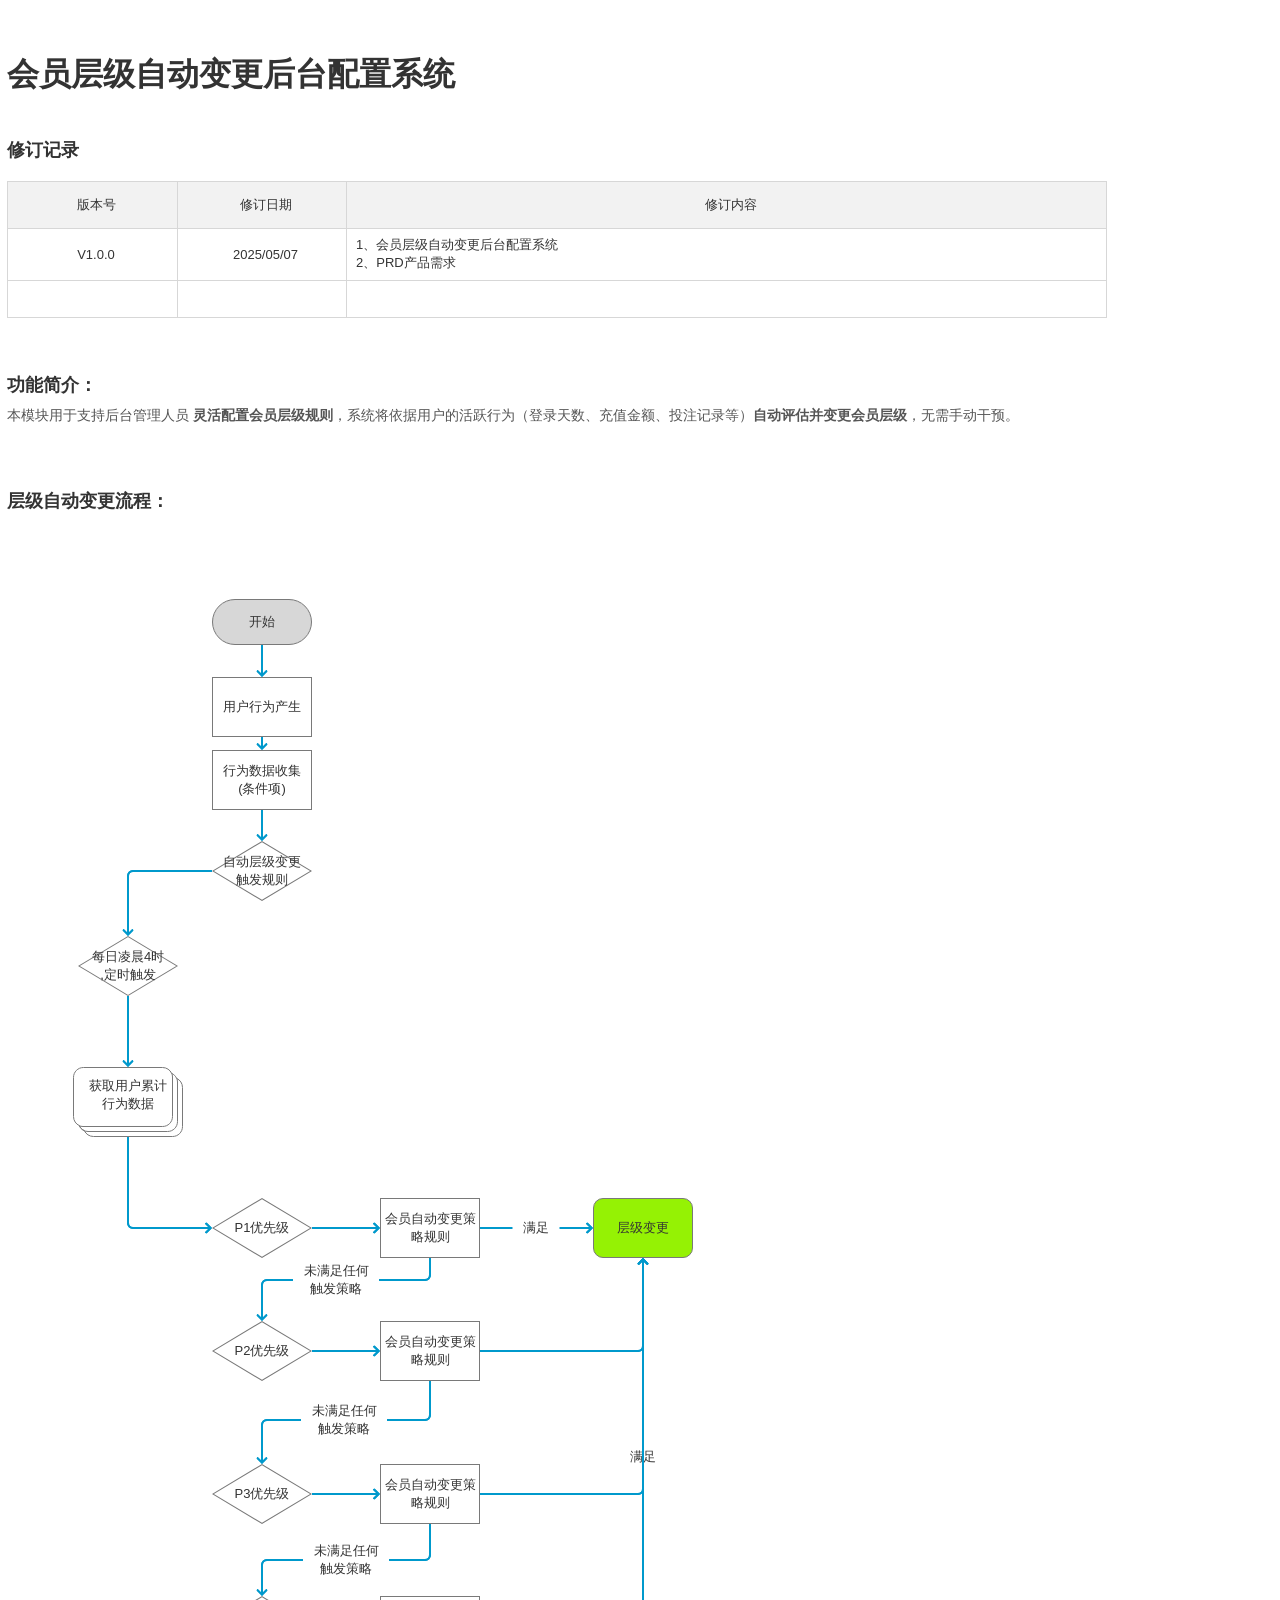
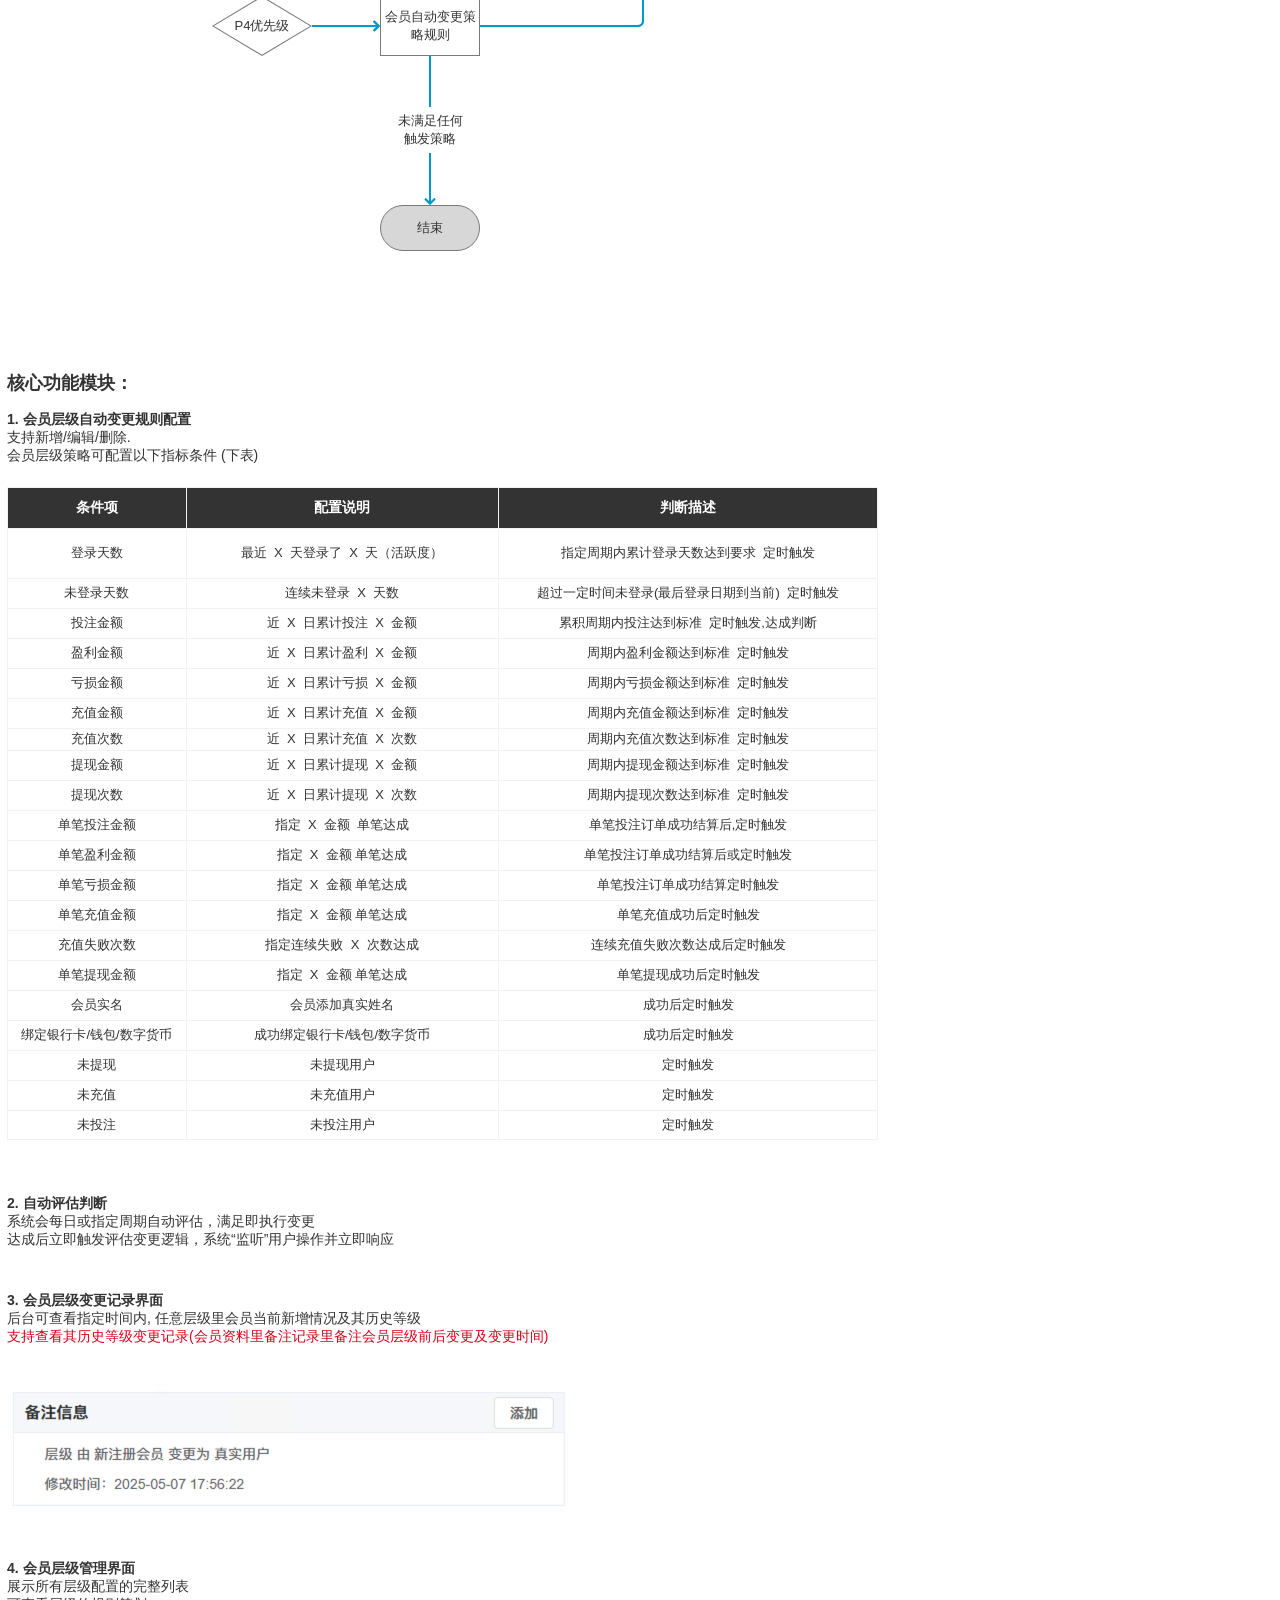
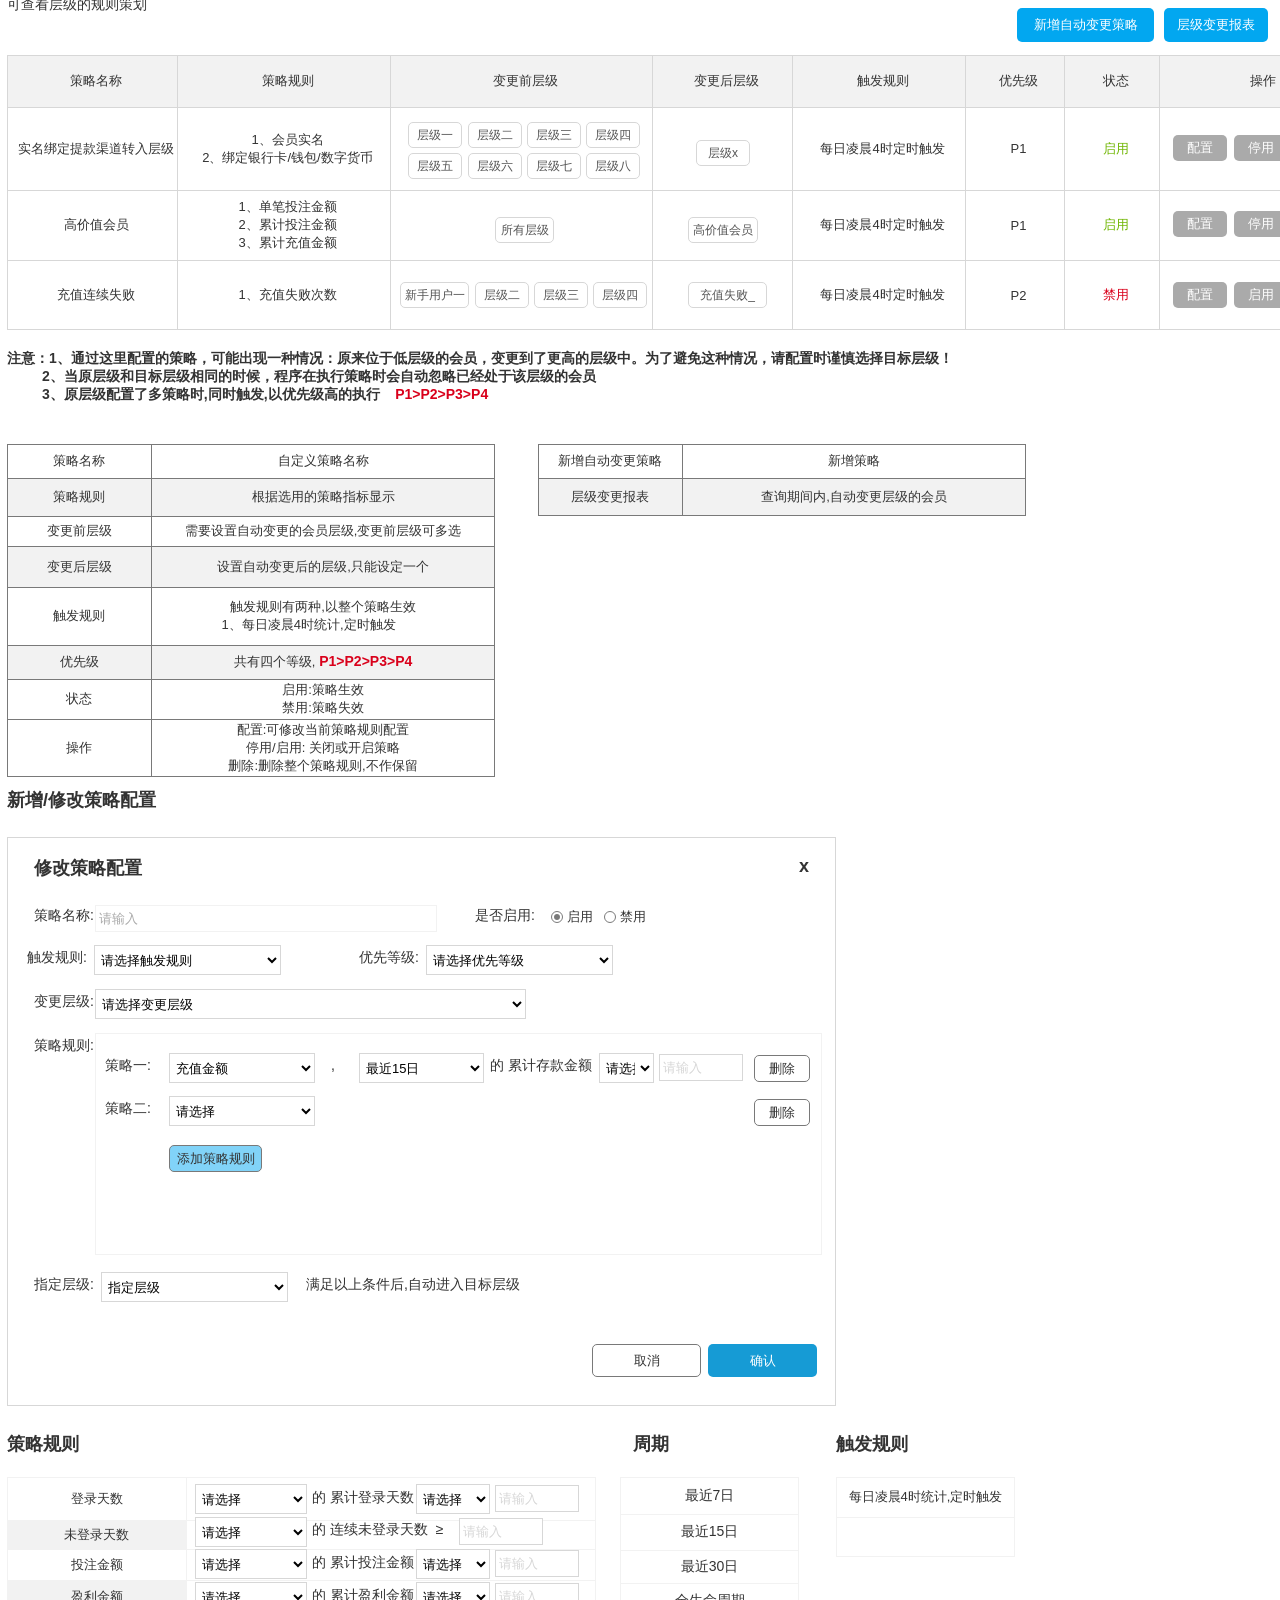
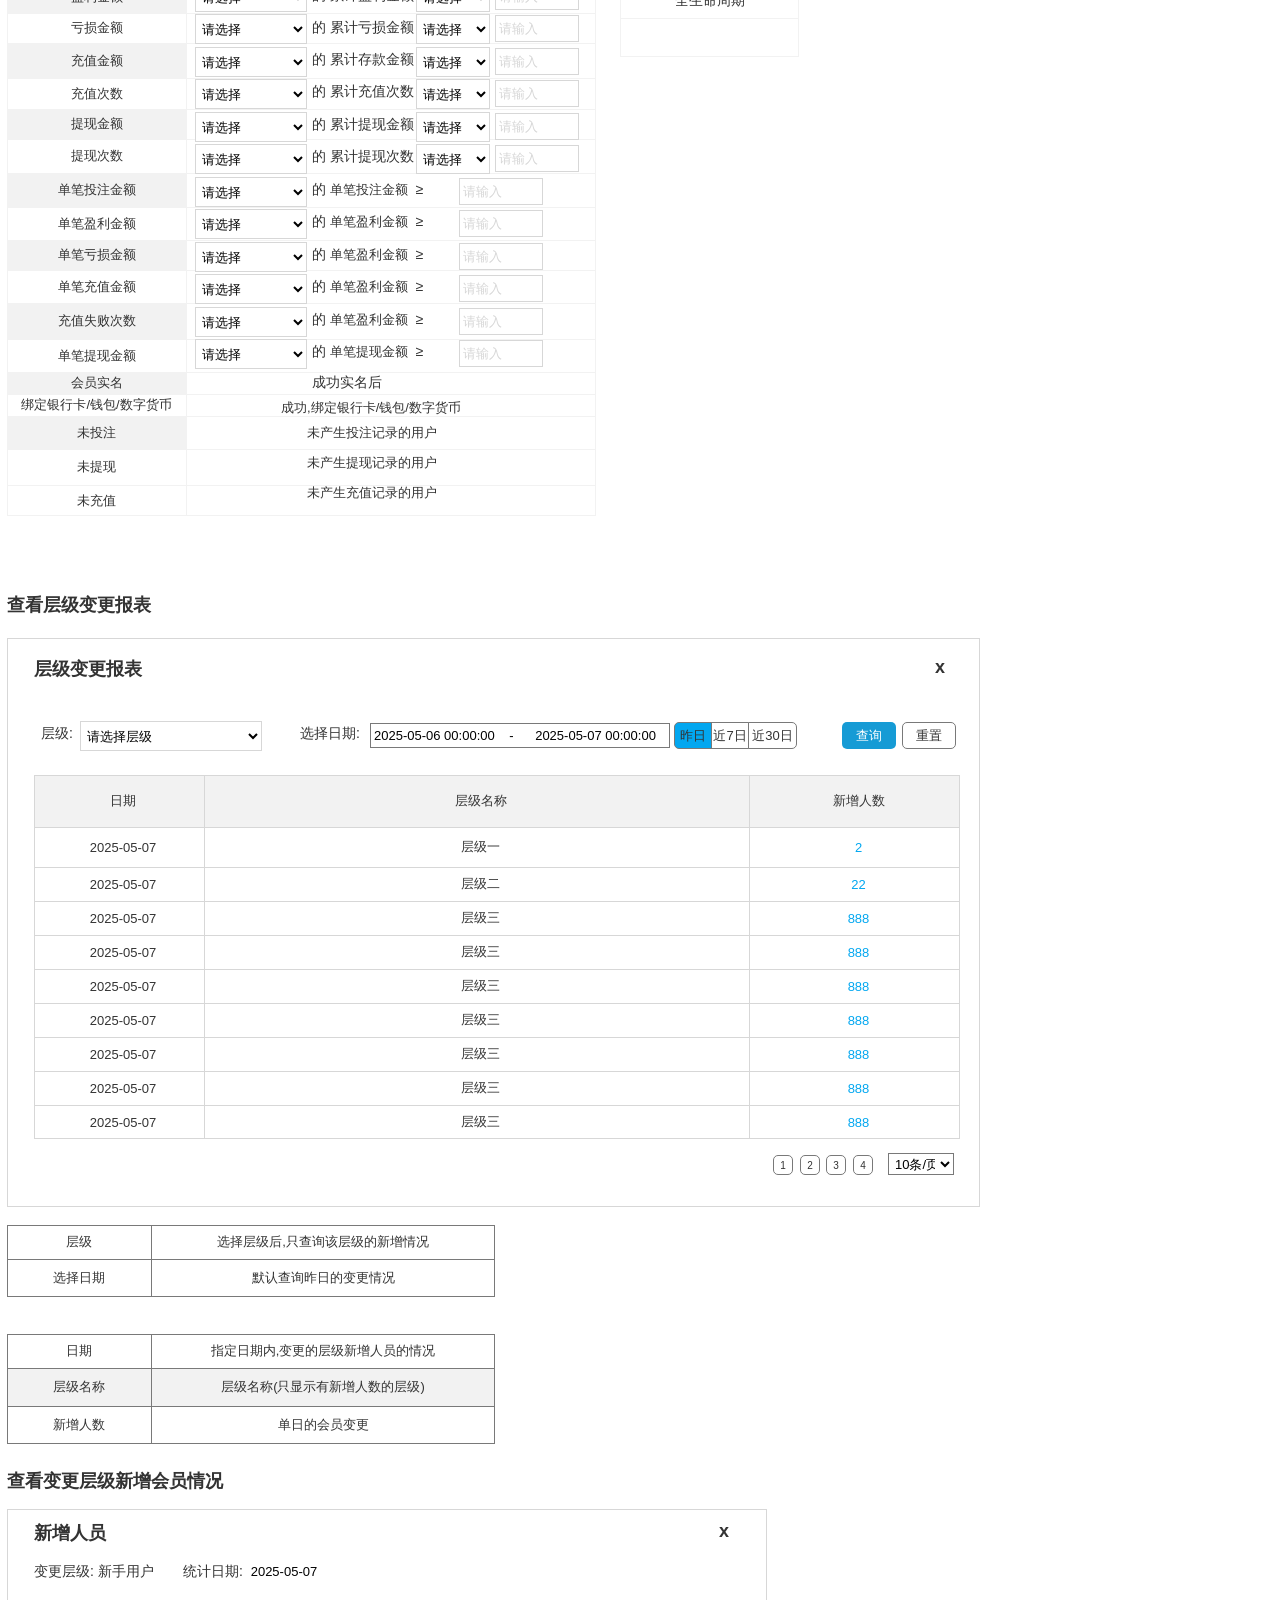
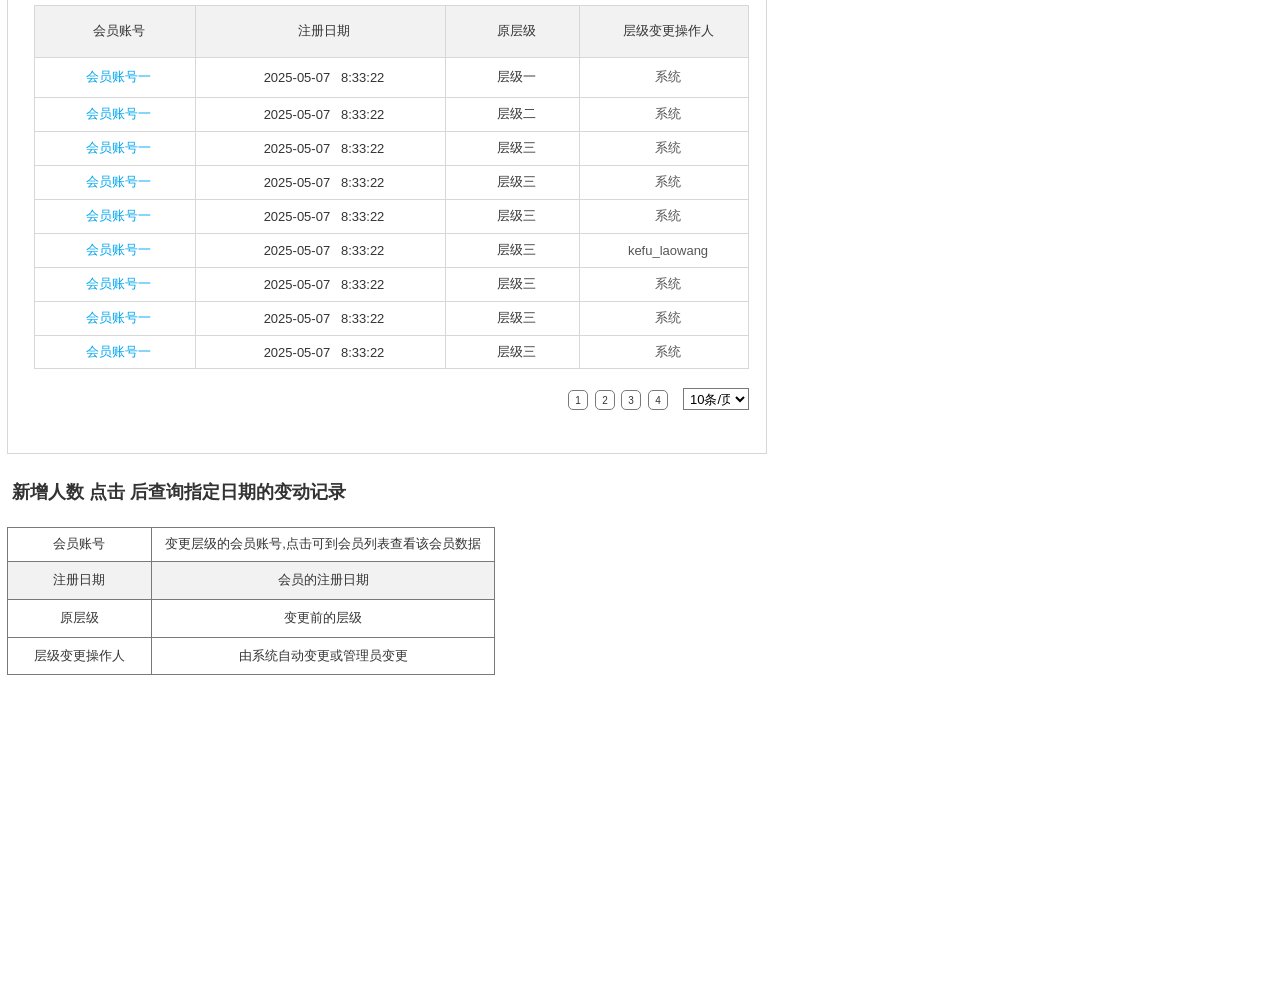
==== commit d6073941: "更新原型 v2" ====
--- a/index.html
+++ b/index.html
@@ -835,7 +835,7 @@
         <div id="u99" class="ax_default">
           <img id="u99_img" class="img " src="images/会员层级自动/u51.png"/>
           <div id="u99_text" class="text ">
-            <p><span style="font-family:'PingFangSC-Regular', 'PingFang SC', sans-serif;">近&nbsp; </span><span style="font-family:'ArialMT', 'Arial', sans-serif;">X&nbsp; </span><span style="font-family:'PingFangSC-Regular', 'PingFang SC', sans-serif;">日未提现用户</span></p>
+            <p><span>未提现用户</span></p>
           </div>
         </div>
 
@@ -859,7 +859,7 @@
         <div id="u102" class="ax_default">
           <img id="u102_img" class="img " src="images/会员层级自动/u51.png"/>
           <div id="u102_text" class="text ">
-            <p><span style="font-family:'PingFangSC-Regular', 'PingFang SC', sans-serif;">近&nbsp; </span><span style="font-family:'ArialMT', 'Arial', sans-serif;">X&nbsp; </span><span style="font-family:'PingFangSC-Regular', 'PingFang SC', sans-serif;">日未充值用户</span></p>
+            <p><span>未充值用户</span></p>
           </div>
         </div>
 
@@ -883,7 +883,7 @@
         <div id="u105" class="ax_default">
           <img id="u105_img" class="img " src="images/会员层级自动/u105.png"/>
           <div id="u105_text" class="text ">
-            <p><span style="font-family:'PingFangSC-Regular', 'PingFang SC', sans-serif;">近&nbsp; </span><span style="font-family:'ArialMT', 'Arial', sans-serif;">X&nbsp; </span><span style="font-family:'PingFangSC-Regular', 'PingFang SC', sans-serif;">日未投注用户</span></p>
+            <p><span>未投注用户</span></p>
           </div>
         </div>
 
@@ -4191,82 +4191,37 @@
       </div>
 
       <!-- Unnamed (组合) -->
-      <div id="u539" class="ax_default" data-left="230" data-top="5220" data-width="157" data-height="30" layer-opacity="1">
-
-        <!-- Unnamed (组合) -->
-        <div id="u540" class="ax_default" data-left="230" data-top="5220" data-width="112" data-height="30" layer-opacity="1">
-
-          <!-- Unnamed (下拉列表) -->
-          <div id="u541" class="ax_default droplist">
-            <div id="u541_div" class=""></div>
-            <select id="u541_input" class="u541_input">
-              <option class="u541_input_option" selected value="请选择">请选择</option>
-              <option class="u541_input_option" value="最近7日">最近7日</option>
-              <option class="u541_input_option" value="最近15日">最近15日</option>
-              <option class="u541_input_option" value="最近30日">最近30日</option>
-            </select>
-          </div>
-        </div>
+      <div id="u539" class="ax_default" data-left="341" data-top="5224" data-width="131" data-height="21" layer-opacity="1">
+
+        <!-- Unnamed (矩形) -->
+        <div id="u540" class="ax_default label">
+          <div id="u540_div" class=""></div>
+          <div id="u540_text" class="text ">
+            <p><span>未产生投注记录的用户</span></p>
+          </div>
+        </div>
+      </div>
+
+      <!-- Unnamed (组合) -->
+      <div id="u541" class="ax_default" data-left="341" data-top="5254" data-width="131" data-height="21" layer-opacity="1">
 
         <!-- Unnamed (矩形) -->
         <div id="u542" class="ax_default label">
           <div id="u542_div" class=""></div>
           <div id="u542_text" class="text ">
-            <p><span>未投注</span></p>
+            <p><span>未产生提现记录的用户</span></p>
           </div>
         </div>
       </div>
 
       <!-- Unnamed (组合) -->
-      <div id="u543" class="ax_default" data-left="230" data-top="5250" data-width="157" data-height="30" layer-opacity="1">
-
-        <!-- Unnamed (组合) -->
-        <div id="u544" class="ax_default" data-left="230" data-top="5250" data-width="112" data-height="30" layer-opacity="1">
-
-          <!-- Unnamed (下拉列表) -->
-          <div id="u545" class="ax_default droplist">
-            <div id="u545_div" class=""></div>
-            <select id="u545_input" class="u545_input">
-              <option class="u545_input_option" selected value="请选择">请选择</option>
-              <option class="u545_input_option" value="最近7日">最近7日</option>
-              <option class="u545_input_option" value="最近15日">最近15日</option>
-              <option class="u545_input_option" value="最近30日">最近30日</option>
-            </select>
-          </div>
-        </div>
-
-        <!-- Unnamed (矩形) -->
-        <div id="u546" class="ax_default label">
-          <div id="u546_div" class=""></div>
-          <div id="u546_text" class="text ">
-            <p><span>未提现</span></p>
-          </div>
-        </div>
-      </div>
-
-      <!-- Unnamed (组合) -->
-      <div id="u547" class="ax_default" data-left="230" data-top="5284" data-width="157" data-height="30" layer-opacity="1">
-
-        <!-- Unnamed (组合) -->
-        <div id="u548" class="ax_default" data-left="230" data-top="5284" data-width="112" data-height="30" layer-opacity="1">
-
-          <!-- Unnamed (下拉列表) -->
-          <div id="u549" class="ax_default droplist">
-            <div id="u549_div" class=""></div>
-            <select id="u549_input" class="u549_input">
-              <option class="u549_input_option" selected value="请选择">请选择</option>
-              <option class="u549_input_option" value="最近7日">最近7日</option>
-              <option class="u549_input_option" value="最近15日">最近15日</option>
-              <option class="u549_input_option" value="最近30日">最近30日</option>
-            </select>
-          </div>
-        </div>
-
-        <!-- Unnamed (矩形) -->
-        <div id="u550" class="ax_default label">
-          <div id="u550_div" class=""></div>
-          <div id="u550_text" class="text ">
-            <p><span>未充值</span></p>
+      <div id="u543" class="ax_default" data-left="341" data-top="5284" data-width="131" data-height="21" layer-opacity="1">
+
+        <!-- Unnamed (矩形) -->
+        <div id="u544" class="ax_default label">
+          <div id="u544_div" class=""></div>
+          <div id="u544_text" class="text ">
+            <p><span>未产生充值记录的用户</span></p>
           </div>
         </div>
       </div>
--- a/files/会员层级自动/styles.css
+++ b/files/会员层级自动/styles.css
@@ -3051,6 +3051,9 @@
   width:312px;
   height:30px;
   display:flex;
+  font-family:'PingFangSC-Regular', 'PingFang SC', sans-serif;
+  font-weight:400;
+  font-style:normal;
 }
 #u99 .text {
   position:absolute;
@@ -3144,6 +3147,9 @@
   width:312px;
   height:30px;
   display:flex;
+  font-family:'PingFangSC-Regular', 'PingFang SC', sans-serif;
+  font-weight:400;
+  font-style:normal;
 }
 #u102 .text {
   position:absolute;
@@ -3237,6 +3243,9 @@
   width:312px;
   height:30px;
   display:flex;
+  font-family:'PingFangSC-Regular', 'PingFang SC', sans-serif;
+  font-weight:400;
+  font-style:normal;
 }
 #u105 .text {
   position:absolute;
@@ -20025,114 +20034,12 @@
   width:0px;
   height:0px;
 }
-#u540 {
-  border-width:0px;
-  position:absolute;
-  left:0px;
-  top:0px;
-  width:0px;
-  height:0px;
-}
-#u541_input {
-  position:absolute;
-  left:0px;
-  top:0px;
-  width:112px;
-  height:30px;
-  padding:2px 2px 2px 2px;
-  font-family:'ArialMT', 'Arial', sans-serif;
-  font-weight:400;
-  font-style:normal;
-  font-size:13px;
-  letter-spacing:normal;
-  color:#000000;
-  vertical-align:none;
-  text-align:left;
-  text-transform:none;
-  background-color:transparent;
-  border-color:transparent;
-}
-#u541_input.disabled {
-  position:absolute;
-  left:0px;
-  top:0px;
-  width:112px;
-  height:30px;
-  padding:2px 2px 2px 2px;
-  font-family:'ArialMT', 'Arial', sans-serif;
-  font-weight:400;
-  font-style:normal;
-  font-size:13px;
-  letter-spacing:normal;
-  color:#000000;
-  vertical-align:none;
-  text-align:left;
-  text-transform:none;
-  background-color:transparent;
-  border-color:transparent;
-}
-#u541_div {
-  border-width:0px;
-  position:absolute;
-  left:0px;
-  top:0px;
-  width:112px;
-  height:30px;
-  background:inherit;
-  background-color:rgba(255, 255, 255, 1);
-  box-sizing:border-box;
-  border-width:1px;
-  border-style:solid;
-  border-color:rgba(215, 215, 215, 1);
-  border-radius:0px;
-  -moz-box-shadow:none;
-  -webkit-box-shadow:none;
-  box-shadow:none;
-}
-#u541 {
-  border-width:0px;
-  position:absolute;
-  left:230px;
-  top:5220px;
-  width:112px;
-  height:30px;
-  display:flex;
-}
-#u541 .text {
-  position:absolute;
-  align-self:flex-start;
-  padding:2px 2px 2px 2px;
-  box-sizing:border-box;
-  width:100%;
-}
-#u541_div.disabled {
-  border-width:0px;
-  position:absolute;
-  left:0px;
-  top:0px;
-  width:112px;
-  height:30px;
-  background:inherit;
-  background-color:rgba(240, 240, 240, 1);
-  box-sizing:border-box;
-  border-width:1px;
-  border-style:solid;
-  border-color:rgba(215, 215, 215, 1);
-  border-radius:0px;
-  -moz-box-shadow:none;
-  -webkit-box-shadow:none;
-  box-shadow:none;
-}
-#u541.disabled {
-}
-.u541_input_option {
-}
-#u542_div {
-  border-width:0px;
-  position:absolute;
-  left:0px;
-  top:0px;
-  width:40px;
+#u540_div {
+  border-width:0px;
+  position:absolute;
+  left:0px;
+  top:0px;
+  width:131px;
   height:21px;
   background:inherit;
   background-color:rgba(255, 255, 255, 0);
@@ -20145,33 +20052,35 @@
   font-weight:400;
   font-style:normal;
   font-size:13px;
-}
-#u542 {
-  border-width:0px;
-  position:absolute;
-  left:347px;
+  text-align:center;
+}
+#u540 {
+  border-width:0px;
+  position:absolute;
+  left:341px;
   top:5224px;
-  width:40px;
+  width:131px;
   height:21px;
   display:flex;
   font-family:'PingFangSC-Regular', 'PingFang SC', sans-serif;
   font-weight:400;
   font-style:normal;
   font-size:13px;
-}
-#u542 .text {
+  text-align:center;
+}
+#u540 .text {
   position:absolute;
   align-self:flex-start;
   padding:0px 0px 0px 0px;
   box-sizing:border-box;
   width:100%;
 }
-#u542_text {
+#u540_text {
   border-width:0px;
   white-space:nowrap;
   text-transform:none;
 }
-#u543 {
+#u541 {
   border-width:0px;
   position:absolute;
   left:0px;
@@ -20179,114 +20088,12 @@
   width:0px;
   height:0px;
 }
-#u544 {
-  border-width:0px;
-  position:absolute;
-  left:0px;
-  top:0px;
-  width:0px;
-  height:0px;
-}
-#u545_input {
-  position:absolute;
-  left:0px;
-  top:0px;
-  width:112px;
-  height:30px;
-  padding:2px 2px 2px 2px;
-  font-family:'ArialMT', 'Arial', sans-serif;
-  font-weight:400;
-  font-style:normal;
-  font-size:13px;
-  letter-spacing:normal;
-  color:#000000;
-  vertical-align:none;
-  text-align:left;
-  text-transform:none;
-  background-color:transparent;
-  border-color:transparent;
-}
-#u545_input.disabled {
-  position:absolute;
-  left:0px;
-  top:0px;
-  width:112px;
-  height:30px;
-  padding:2px 2px 2px 2px;
-  font-family:'ArialMT', 'Arial', sans-serif;
-  font-weight:400;
-  font-style:normal;
-  font-size:13px;
-  letter-spacing:normal;
-  color:#000000;
-  vertical-align:none;
-  text-align:left;
-  text-transform:none;
-  background-color:transparent;
-  border-color:transparent;
-}
-#u545_div {
-  border-width:0px;
-  position:absolute;
-  left:0px;
-  top:0px;
-  width:112px;
-  height:30px;
-  background:inherit;
-  background-color:rgba(255, 255, 255, 1);
-  box-sizing:border-box;
-  border-width:1px;
-  border-style:solid;
-  border-color:rgba(215, 215, 215, 1);
-  border-radius:0px;
-  -moz-box-shadow:none;
-  -webkit-box-shadow:none;
-  box-shadow:none;
-}
-#u545 {
-  border-width:0px;
-  position:absolute;
-  left:230px;
-  top:5250px;
-  width:112px;
-  height:30px;
-  display:flex;
-}
-#u545 .text {
-  position:absolute;
-  align-self:flex-start;
-  padding:2px 2px 2px 2px;
-  box-sizing:border-box;
-  width:100%;
-}
-#u545_div.disabled {
-  border-width:0px;
-  position:absolute;
-  left:0px;
-  top:0px;
-  width:112px;
-  height:30px;
-  background:inherit;
-  background-color:rgba(240, 240, 240, 1);
-  box-sizing:border-box;
-  border-width:1px;
-  border-style:solid;
-  border-color:rgba(215, 215, 215, 1);
-  border-radius:0px;
-  -moz-box-shadow:none;
-  -webkit-box-shadow:none;
-  box-shadow:none;
-}
-#u545.disabled {
-}
-.u545_input_option {
-}
-#u546_div {
-  border-width:0px;
-  position:absolute;
-  left:0px;
-  top:0px;
-  width:40px;
+#u542_div {
+  border-width:0px;
+  position:absolute;
+  left:0px;
+  top:0px;
+  width:131px;
   height:21px;
   background:inherit;
   background-color:rgba(255, 255, 255, 0);
@@ -20299,33 +20106,35 @@
   font-weight:400;
   font-style:normal;
   font-size:13px;
-}
-#u546 {
-  border-width:0px;
-  position:absolute;
-  left:347px;
+  text-align:center;
+}
+#u542 {
+  border-width:0px;
+  position:absolute;
+  left:341px;
   top:5254px;
-  width:40px;
+  width:131px;
   height:21px;
   display:flex;
   font-family:'PingFangSC-Regular', 'PingFang SC', sans-serif;
   font-weight:400;
   font-style:normal;
   font-size:13px;
-}
-#u546 .text {
+  text-align:center;
+}
+#u542 .text {
   position:absolute;
   align-self:flex-start;
   padding:0px 0px 0px 0px;
   box-sizing:border-box;
   width:100%;
 }
-#u546_text {
+#u542_text {
   border-width:0px;
   white-space:nowrap;
   text-transform:none;
 }
-#u547 {
+#u543 {
   border-width:0px;
   position:absolute;
   left:0px;
@@ -20333,114 +20142,12 @@
   width:0px;
   height:0px;
 }
-#u548 {
-  border-width:0px;
-  position:absolute;
-  left:0px;
-  top:0px;
-  width:0px;
-  height:0px;
-}
-#u549_input {
-  position:absolute;
-  left:0px;
-  top:0px;
-  width:112px;
-  height:30px;
-  padding:2px 2px 2px 2px;
-  font-family:'ArialMT', 'Arial', sans-serif;
-  font-weight:400;
-  font-style:normal;
-  font-size:13px;
-  letter-spacing:normal;
-  color:#000000;
-  vertical-align:none;
-  text-align:left;
-  text-transform:none;
-  background-color:transparent;
-  border-color:transparent;
-}
-#u549_input.disabled {
-  position:absolute;
-  left:0px;
-  top:0px;
-  width:112px;
-  height:30px;
-  padding:2px 2px 2px 2px;
-  font-family:'ArialMT', 'Arial', sans-serif;
-  font-weight:400;
-  font-style:normal;
-  font-size:13px;
-  letter-spacing:normal;
-  color:#000000;
-  vertical-align:none;
-  text-align:left;
-  text-transform:none;
-  background-color:transparent;
-  border-color:transparent;
-}
-#u549_div {
-  border-width:0px;
-  position:absolute;
-  left:0px;
-  top:0px;
-  width:112px;
-  height:30px;
-  background:inherit;
-  background-color:rgba(255, 255, 255, 1);
-  box-sizing:border-box;
-  border-width:1px;
-  border-style:solid;
-  border-color:rgba(215, 215, 215, 1);
-  border-radius:0px;
-  -moz-box-shadow:none;
-  -webkit-box-shadow:none;
-  box-shadow:none;
-}
-#u549 {
-  border-width:0px;
-  position:absolute;
-  left:230px;
-  top:5284px;
-  width:112px;
-  height:30px;
-  display:flex;
-}
-#u549 .text {
-  position:absolute;
-  align-self:flex-start;
-  padding:2px 2px 2px 2px;
-  box-sizing:border-box;
-  width:100%;
-}
-#u549_div.disabled {
-  border-width:0px;
-  position:absolute;
-  left:0px;
-  top:0px;
-  width:112px;
-  height:30px;
-  background:inherit;
-  background-color:rgba(240, 240, 240, 1);
-  box-sizing:border-box;
-  border-width:1px;
-  border-style:solid;
-  border-color:rgba(215, 215, 215, 1);
-  border-radius:0px;
-  -moz-box-shadow:none;
-  -webkit-box-shadow:none;
-  box-shadow:none;
-}
-#u549.disabled {
-}
-.u549_input_option {
-}
-#u550_div {
-  border-width:0px;
-  position:absolute;
-  left:0px;
-  top:0px;
-  width:40px;
+#u544_div {
+  border-width:0px;
+  position:absolute;
+  left:0px;
+  top:0px;
+  width:131px;
   height:21px;
   background:inherit;
   background-color:rgba(255, 255, 255, 0);
@@ -20453,28 +20160,30 @@
   font-weight:400;
   font-style:normal;
   font-size:13px;
-}
-#u550 {
-  border-width:0px;
-  position:absolute;
-  left:347px;
-  top:5288px;
-  width:40px;
+  text-align:center;
+}
+#u544 {
+  border-width:0px;
+  position:absolute;
+  left:341px;
+  top:5284px;
+  width:131px;
   height:21px;
   display:flex;
   font-family:'PingFangSC-Regular', 'PingFang SC', sans-serif;
   font-weight:400;
   font-style:normal;
   font-size:13px;
-}
-#u550 .text {
+  text-align:center;
+}
+#u544 .text {
   position:absolute;
   align-self:flex-start;
   padding:0px 0px 0px 0px;
   box-sizing:border-box;
   width:100%;
 }
-#u550_text {
+#u544_text {
   border-width:0px;
   white-space:nowrap;
   text-transform:none;
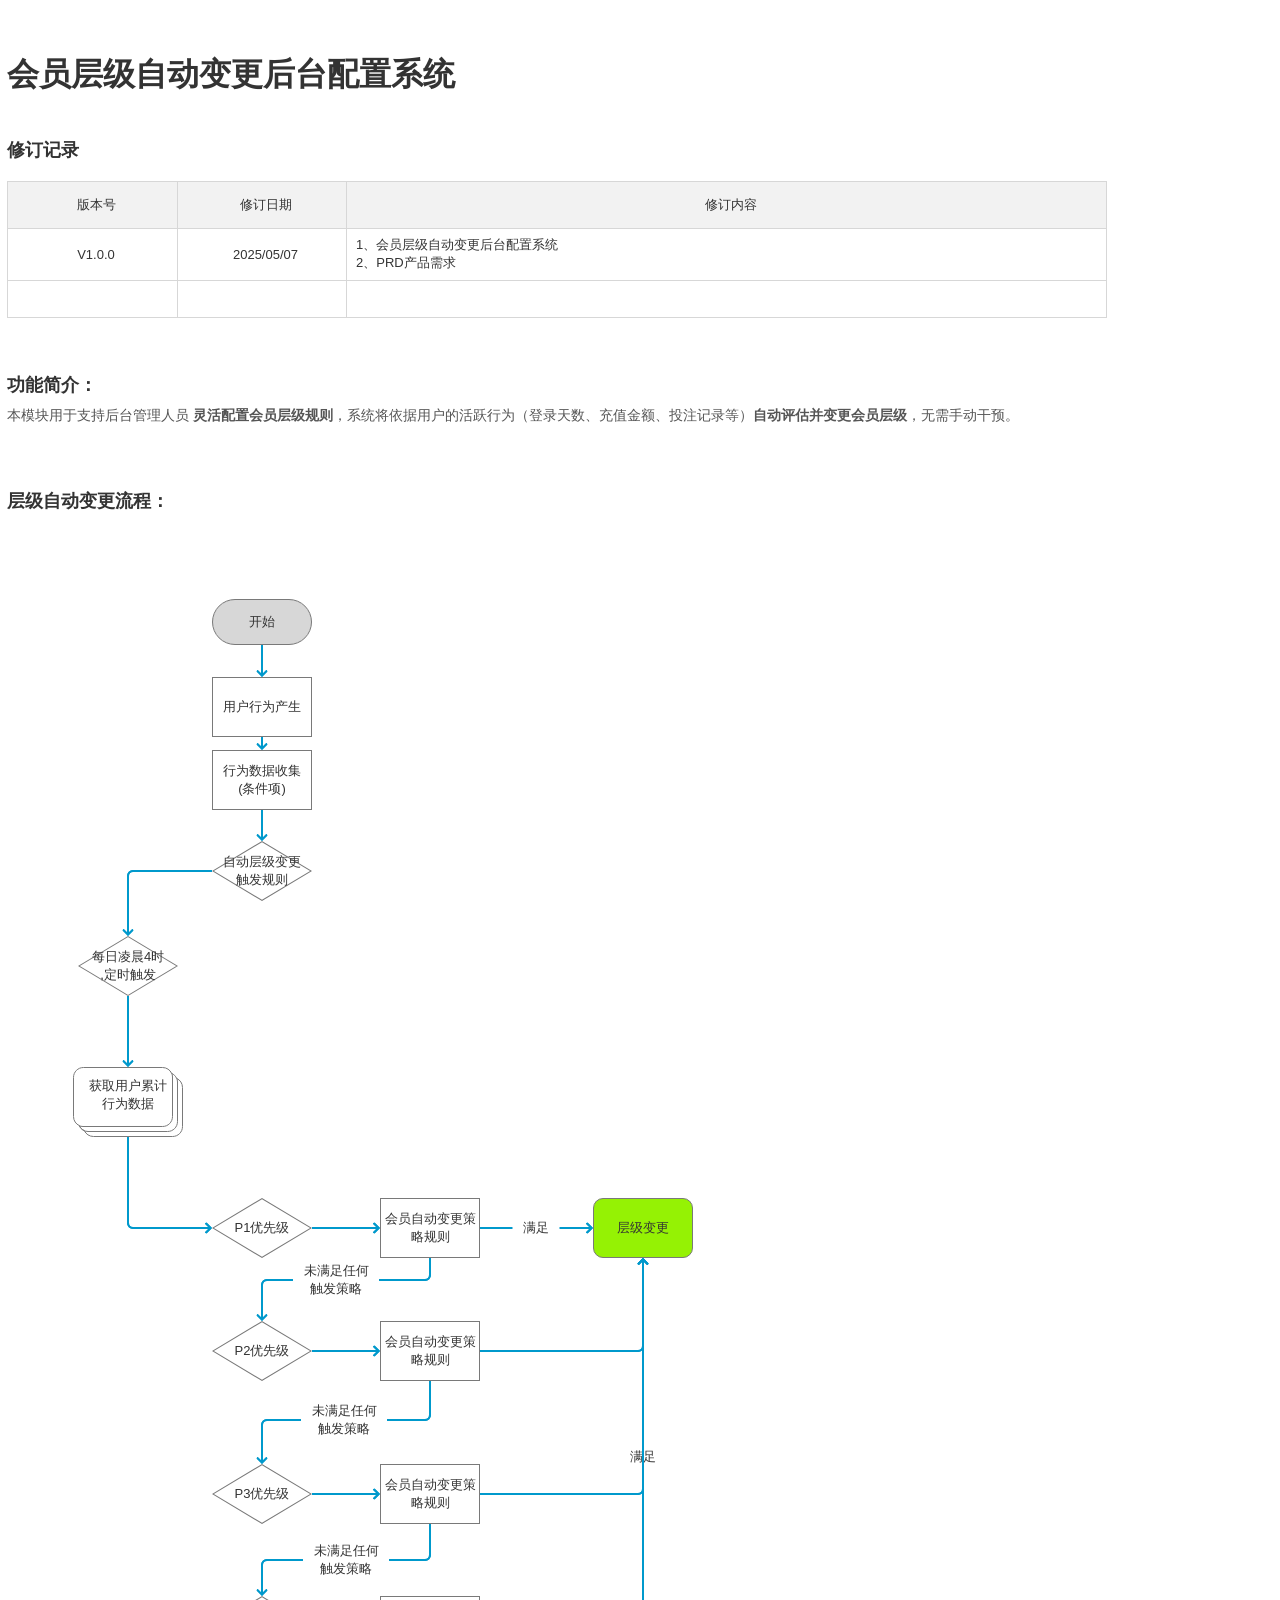
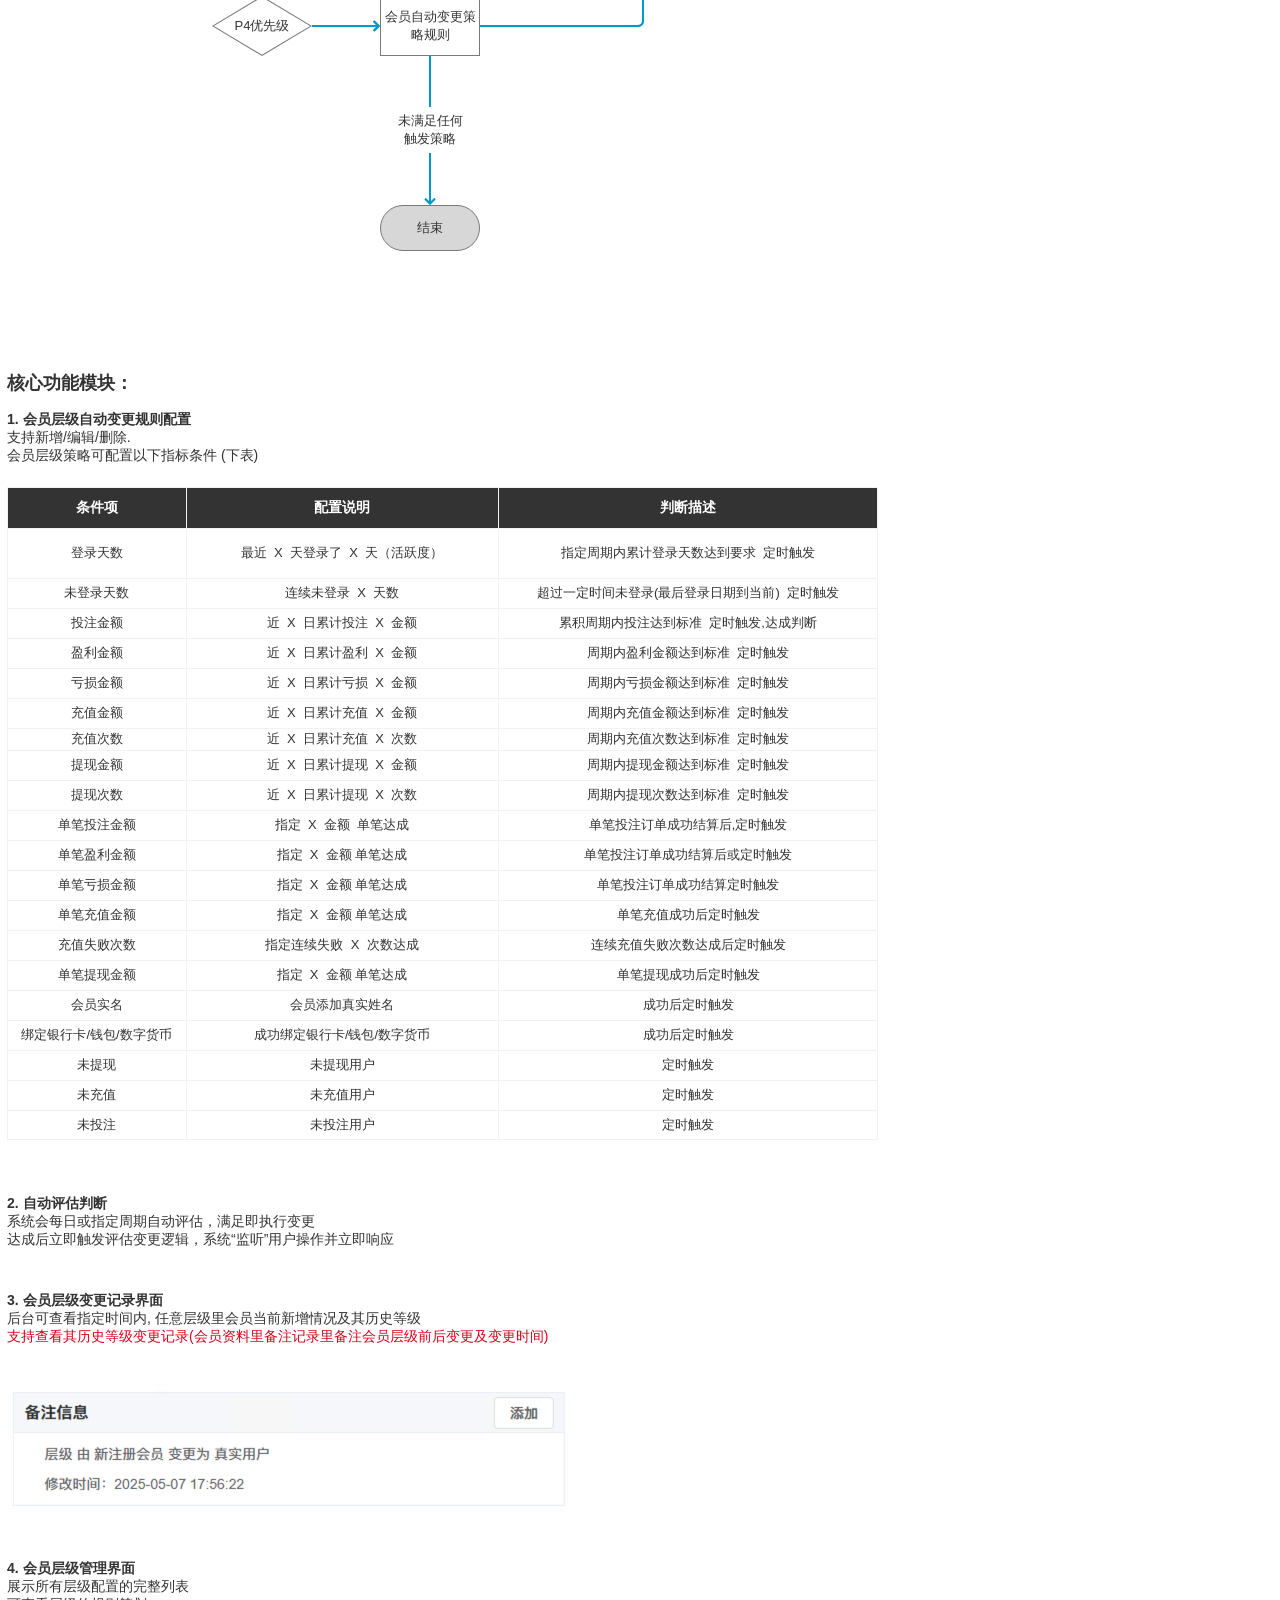
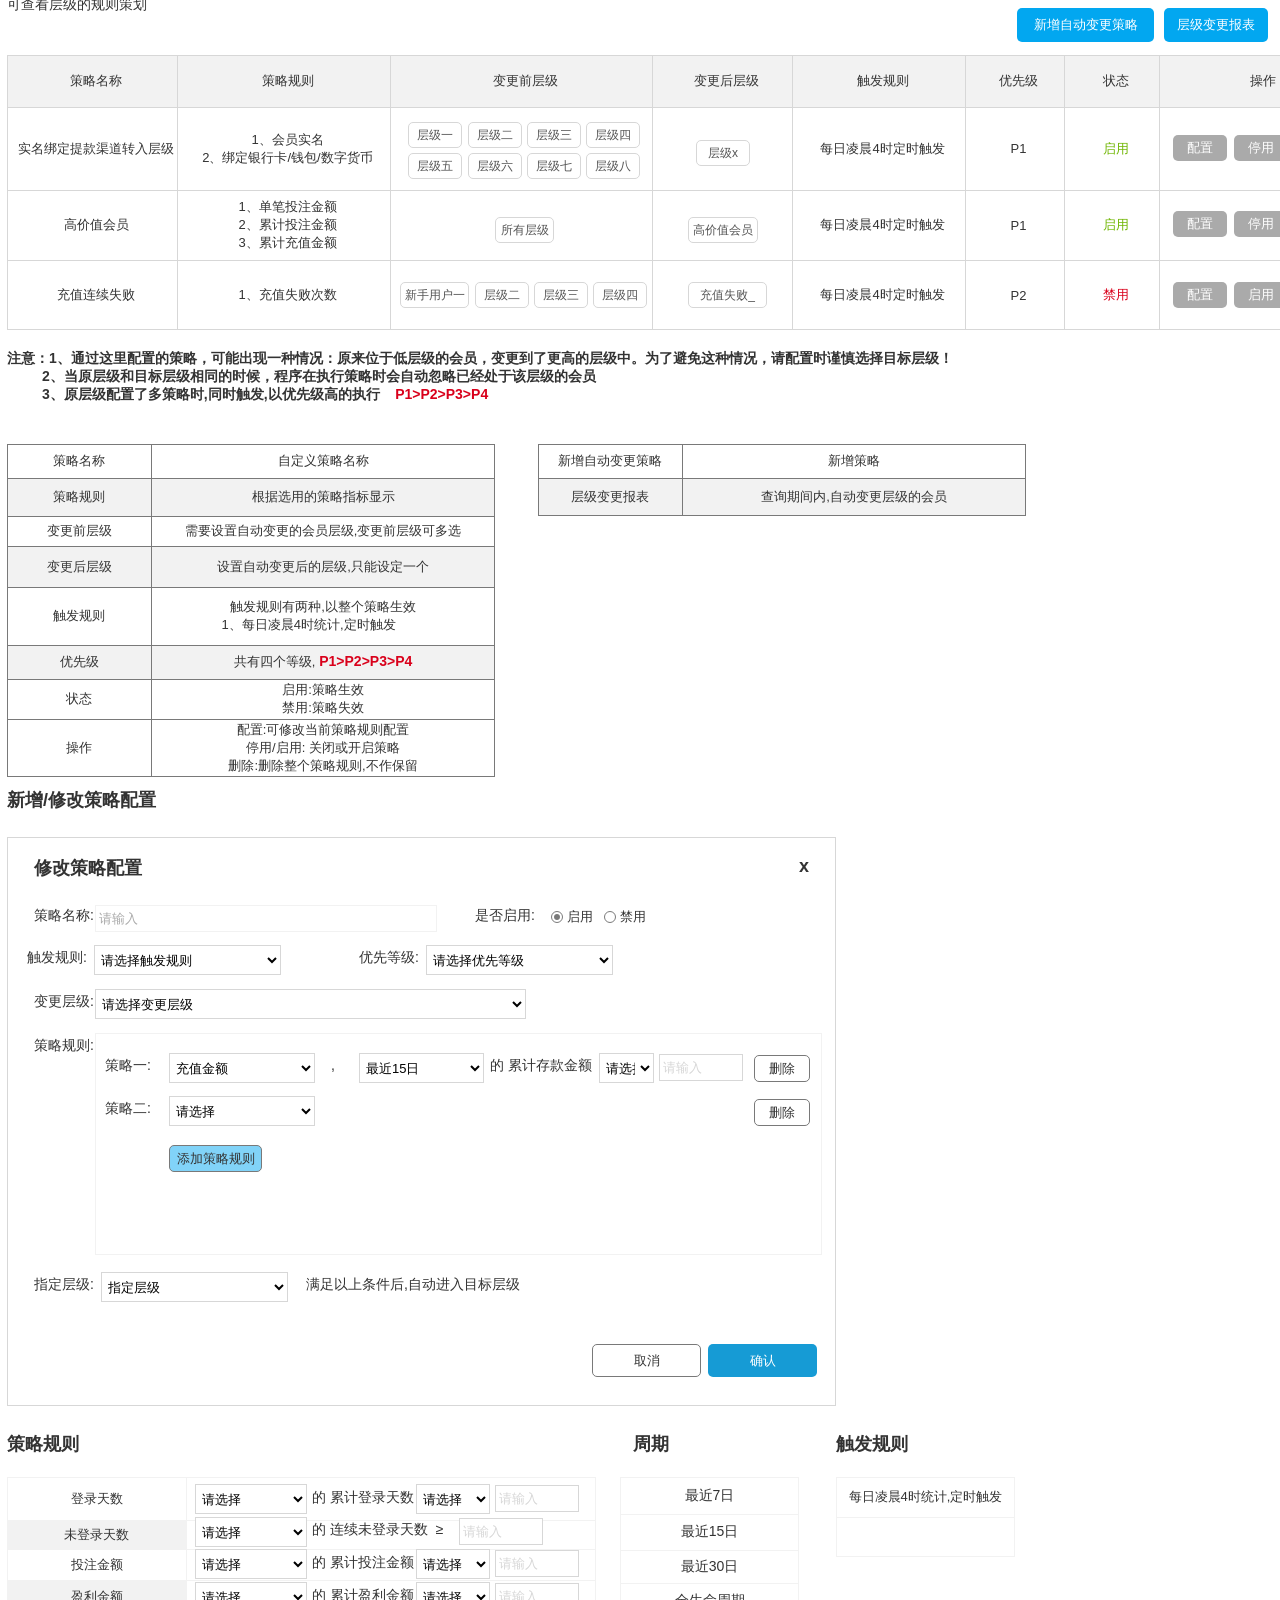
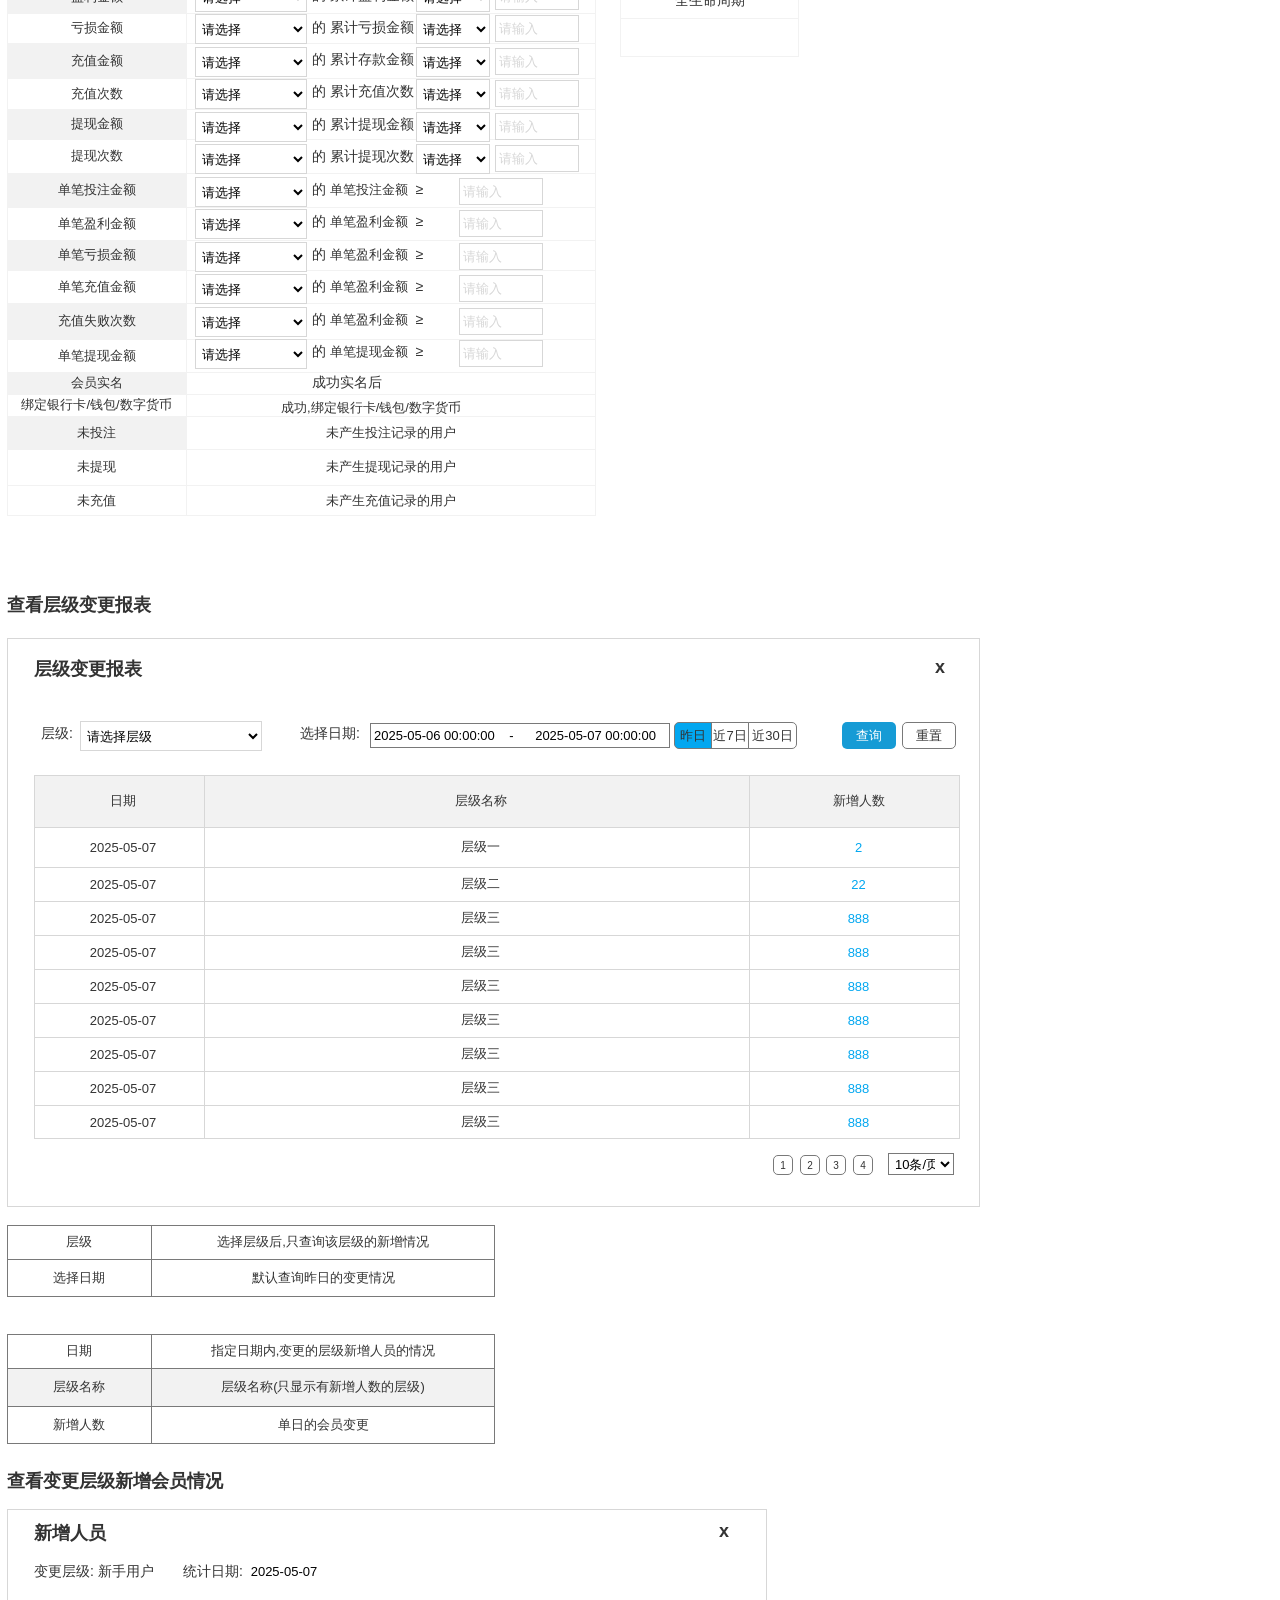
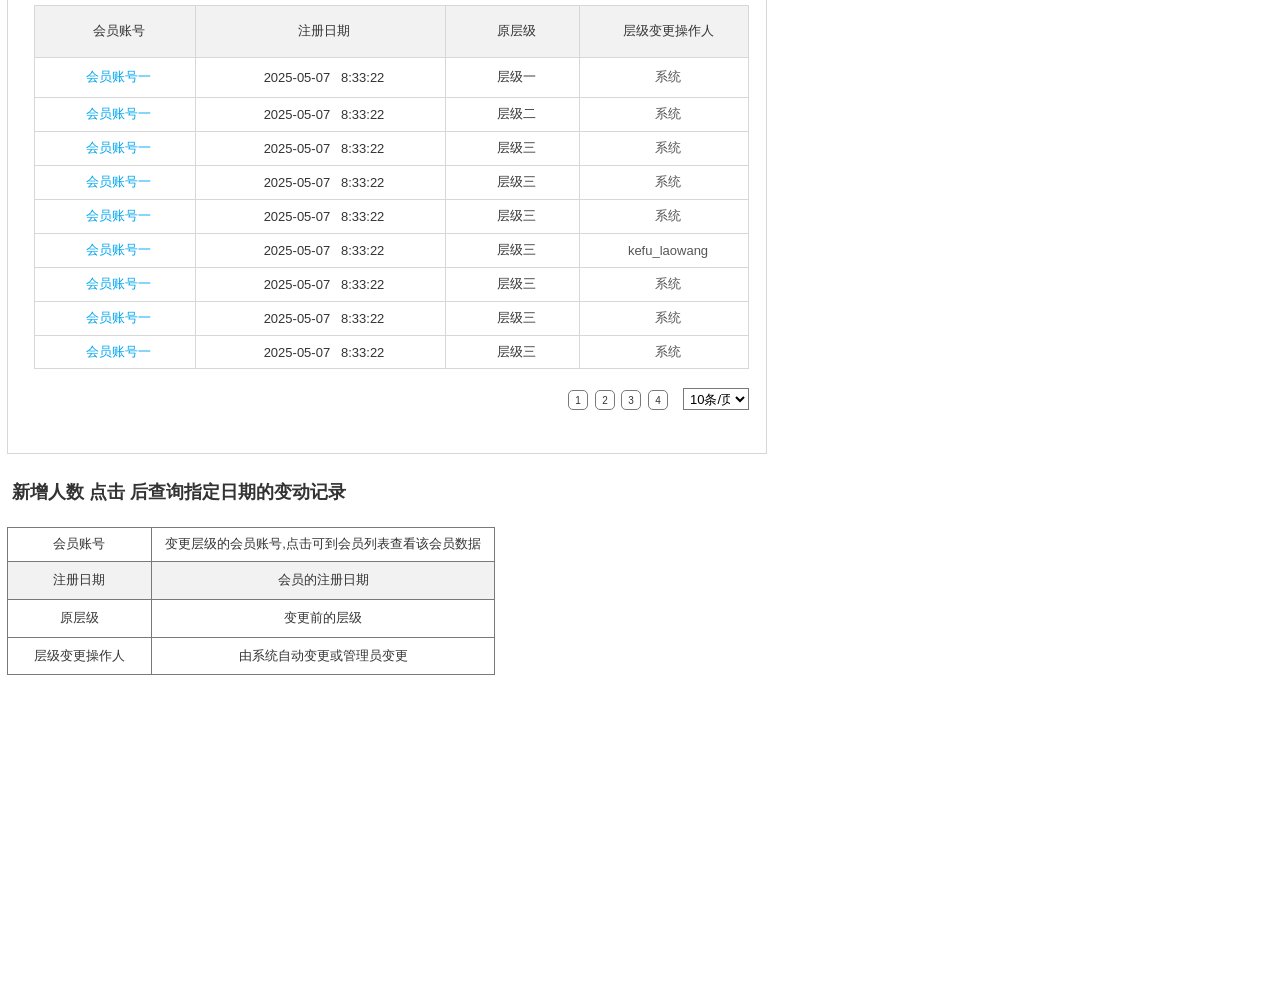
==== commit 2d32a6ab: "更新原型 v2" ====
--- a/index.html
+++ b/index.html
@@ -334,8 +334,8 @@
         <!-- Unnamed (单元格) -->
         <div id="u36" class="ax_default">
           <img id="u36_img" class="img " src="images/会员层级自动/u8.png"/>
-          <div id="u36_text" class="text " style="display:none; visibility: hidden">
-            <p></p>
+          <div id="u36_text" class="text ">
+            <p><span>未产生投注记录的用户</span></p>
           </div>
         </div>
 
@@ -350,8 +350,8 @@
         <!-- Unnamed (单元格) -->
         <div id="u38" class="ax_default">
           <img id="u38_img" class="img " src="images/会员层级自动/u28.png"/>
-          <div id="u38_text" class="text " style="display:none; visibility: hidden">
-            <p></p>
+          <div id="u38_text" class="text ">
+            <p><span>未产生提现记录的用户</span></p>
           </div>
         </div>
 
@@ -366,8 +366,8 @@
         <!-- Unnamed (单元格) -->
         <div id="u40" class="ax_default">
           <img id="u40_img" class="img " src="images/会员层级自动/u40.png"/>
-          <div id="u40_text" class="text " style="display:none; visibility: hidden">
-            <p></p>
+          <div id="u40_text" class="text ">
+            <p><span>未产生充值记录的用户</span></p>
           </div>
         </div>
       </div>
@@ -4189,42 +4189,6 @@
           </div>
         </div>
       </div>
-
-      <!-- Unnamed (组合) -->
-      <div id="u539" class="ax_default" data-left="341" data-top="5224" data-width="131" data-height="21" layer-opacity="1">
-
-        <!-- Unnamed (矩形) -->
-        <div id="u540" class="ax_default label">
-          <div id="u540_div" class=""></div>
-          <div id="u540_text" class="text ">
-            <p><span>未产生投注记录的用户</span></p>
-          </div>
-        </div>
-      </div>
-
-      <!-- Unnamed (组合) -->
-      <div id="u541" class="ax_default" data-left="341" data-top="5254" data-width="131" data-height="21" layer-opacity="1">
-
-        <!-- Unnamed (矩形) -->
-        <div id="u542" class="ax_default label">
-          <div id="u542_div" class=""></div>
-          <div id="u542_text" class="text ">
-            <p><span>未产生提现记录的用户</span></p>
-          </div>
-        </div>
-      </div>
-
-      <!-- Unnamed (组合) -->
-      <div id="u543" class="ax_default" data-left="341" data-top="5284" data-width="131" data-height="21" layer-opacity="1">
-
-        <!-- Unnamed (矩形) -->
-        <div id="u544" class="ax_default label">
-          <div id="u544_div" class=""></div>
-          <div id="u544_text" class="text ">
-            <p><span>未产生充值记录的用户</span></p>
-          </div>
-        </div>
-      </div>
     </div>
     <script src="resources/scripts/axure/ios.js"></script>
   </body>
--- a/files/会员层级自动/styles.css
+++ b/files/会员层级自动/styles.css
@@ -1126,7 +1126,6 @@
   border-width:0px;
   word-wrap:break-word;
   text-transform:none;
-  visibility:hidden;
 }
 #u37_img {
   border-width:0px;
@@ -1191,7 +1190,6 @@
   border-width:0px;
   word-wrap:break-word;
   text-transform:none;
-  visibility:hidden;
 }
 #u39_img {
   border-width:0px;
@@ -1256,7 +1254,6 @@
   border-width:0px;
   word-wrap:break-word;
   text-transform:none;
-  visibility:hidden;
 }
 #u41_div {
   border-width:0px;
@@ -20026,165 +20023,3 @@
   white-space:nowrap;
   text-transform:none;
 }
-#u539 {
-  border-width:0px;
-  position:absolute;
-  left:0px;
-  top:0px;
-  width:0px;
-  height:0px;
-}
-#u540_div {
-  border-width:0px;
-  position:absolute;
-  left:0px;
-  top:0px;
-  width:131px;
-  height:21px;
-  background:inherit;
-  background-color:rgba(255, 255, 255, 0);
-  border:none;
-  border-radius:0px;
-  -moz-box-shadow:none;
-  -webkit-box-shadow:none;
-  box-shadow:none;
-  font-family:'PingFangSC-Regular', 'PingFang SC', sans-serif;
-  font-weight:400;
-  font-style:normal;
-  font-size:13px;
-  text-align:center;
-}
-#u540 {
-  border-width:0px;
-  position:absolute;
-  left:341px;
-  top:5224px;
-  width:131px;
-  height:21px;
-  display:flex;
-  font-family:'PingFangSC-Regular', 'PingFang SC', sans-serif;
-  font-weight:400;
-  font-style:normal;
-  font-size:13px;
-  text-align:center;
-}
-#u540 .text {
-  position:absolute;
-  align-self:flex-start;
-  padding:0px 0px 0px 0px;
-  box-sizing:border-box;
-  width:100%;
-}
-#u540_text {
-  border-width:0px;
-  white-space:nowrap;
-  text-transform:none;
-}
-#u541 {
-  border-width:0px;
-  position:absolute;
-  left:0px;
-  top:0px;
-  width:0px;
-  height:0px;
-}
-#u542_div {
-  border-width:0px;
-  position:absolute;
-  left:0px;
-  top:0px;
-  width:131px;
-  height:21px;
-  background:inherit;
-  background-color:rgba(255, 255, 255, 0);
-  border:none;
-  border-radius:0px;
-  -moz-box-shadow:none;
-  -webkit-box-shadow:none;
-  box-shadow:none;
-  font-family:'PingFangSC-Regular', 'PingFang SC', sans-serif;
-  font-weight:400;
-  font-style:normal;
-  font-size:13px;
-  text-align:center;
-}
-#u542 {
-  border-width:0px;
-  position:absolute;
-  left:341px;
-  top:5254px;
-  width:131px;
-  height:21px;
-  display:flex;
-  font-family:'PingFangSC-Regular', 'PingFang SC', sans-serif;
-  font-weight:400;
-  font-style:normal;
-  font-size:13px;
-  text-align:center;
-}
-#u542 .text {
-  position:absolute;
-  align-self:flex-start;
-  padding:0px 0px 0px 0px;
-  box-sizing:border-box;
-  width:100%;
-}
-#u542_text {
-  border-width:0px;
-  white-space:nowrap;
-  text-transform:none;
-}
-#u543 {
-  border-width:0px;
-  position:absolute;
-  left:0px;
-  top:0px;
-  width:0px;
-  height:0px;
-}
-#u544_div {
-  border-width:0px;
-  position:absolute;
-  left:0px;
-  top:0px;
-  width:131px;
-  height:21px;
-  background:inherit;
-  background-color:rgba(255, 255, 255, 0);
-  border:none;
-  border-radius:0px;
-  -moz-box-shadow:none;
-  -webkit-box-shadow:none;
-  box-shadow:none;
-  font-family:'PingFangSC-Regular', 'PingFang SC', sans-serif;
-  font-weight:400;
-  font-style:normal;
-  font-size:13px;
-  text-align:center;
-}
-#u544 {
-  border-width:0px;
-  position:absolute;
-  left:341px;
-  top:5284px;
-  width:131px;
-  height:21px;
-  display:flex;
-  font-family:'PingFangSC-Regular', 'PingFang SC', sans-serif;
-  font-weight:400;
-  font-style:normal;
-  font-size:13px;
-  text-align:center;
-}
-#u544 .text {
-  position:absolute;
-  align-self:flex-start;
-  padding:0px 0px 0px 0px;
-  box-sizing:border-box;
-  width:100%;
-}
-#u544_text {
-  border-width:0px;
-  white-space:nowrap;
-  text-transform:none;
-}
